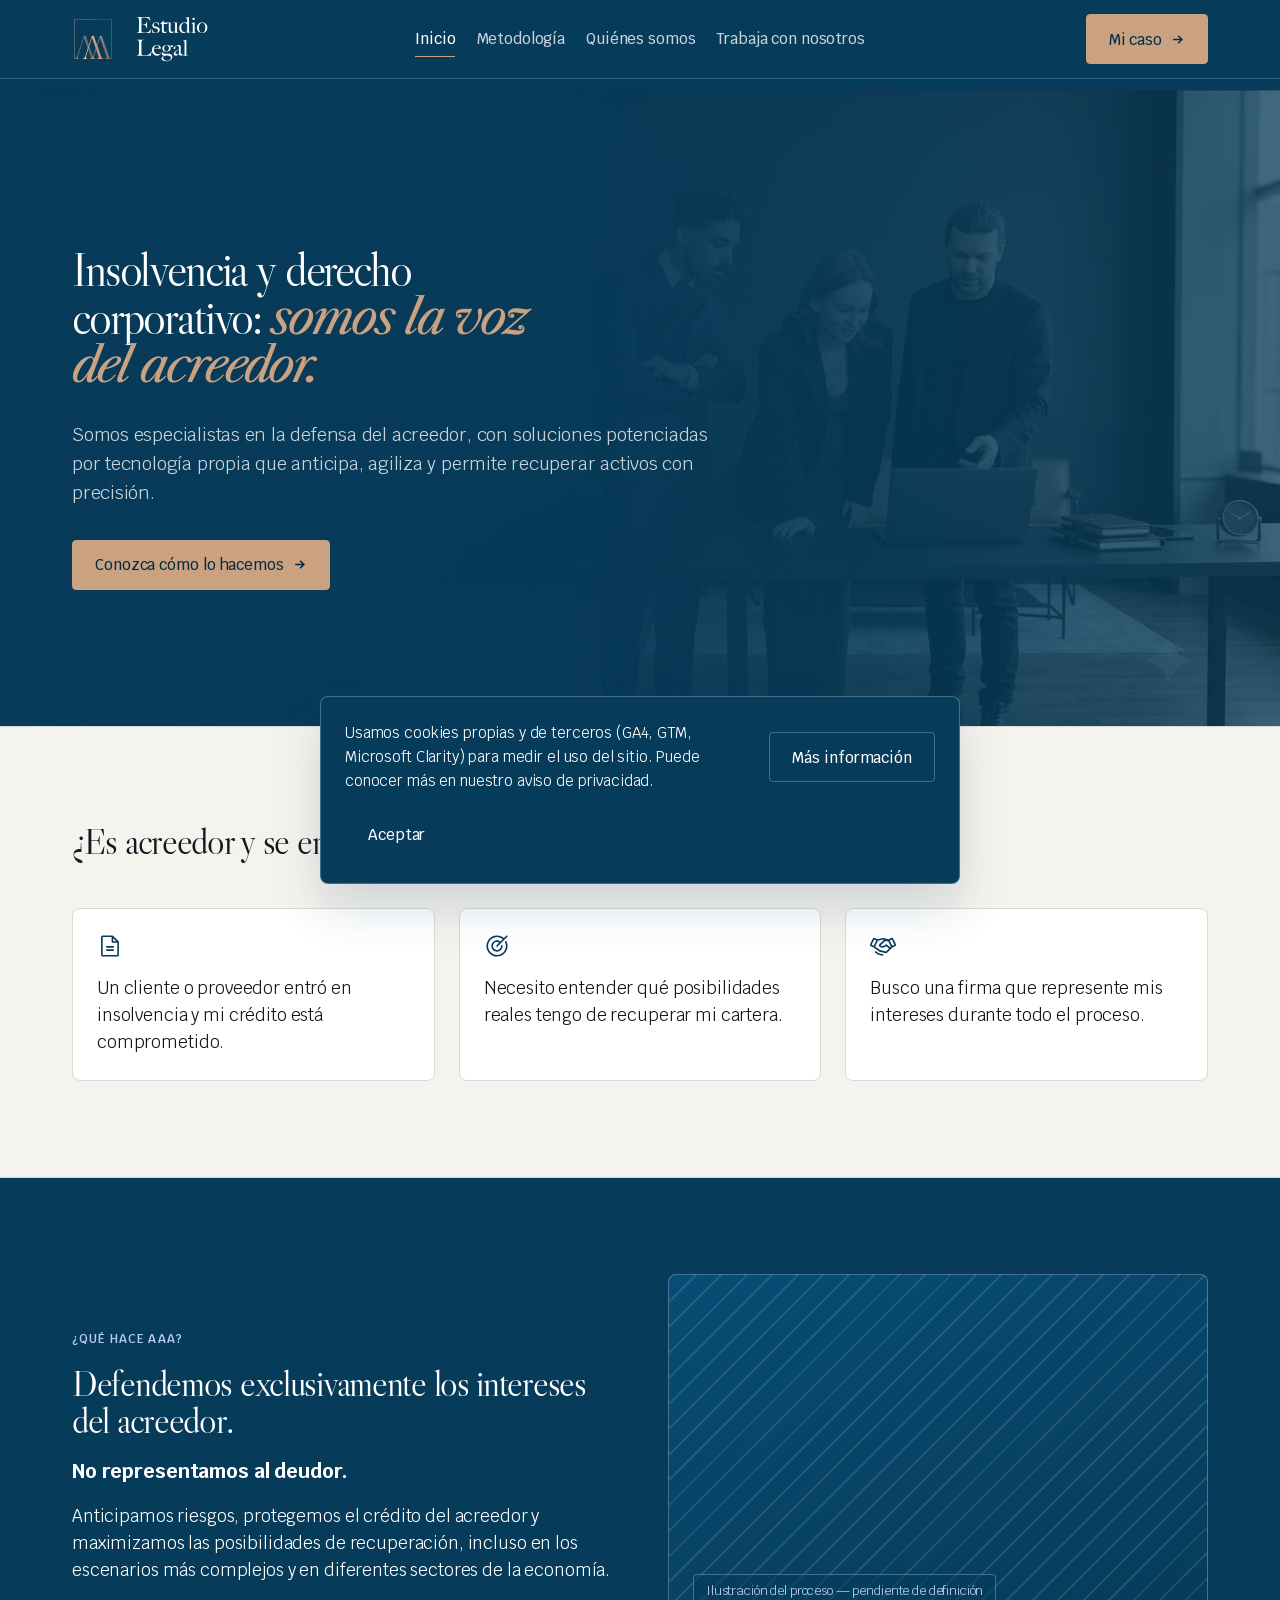
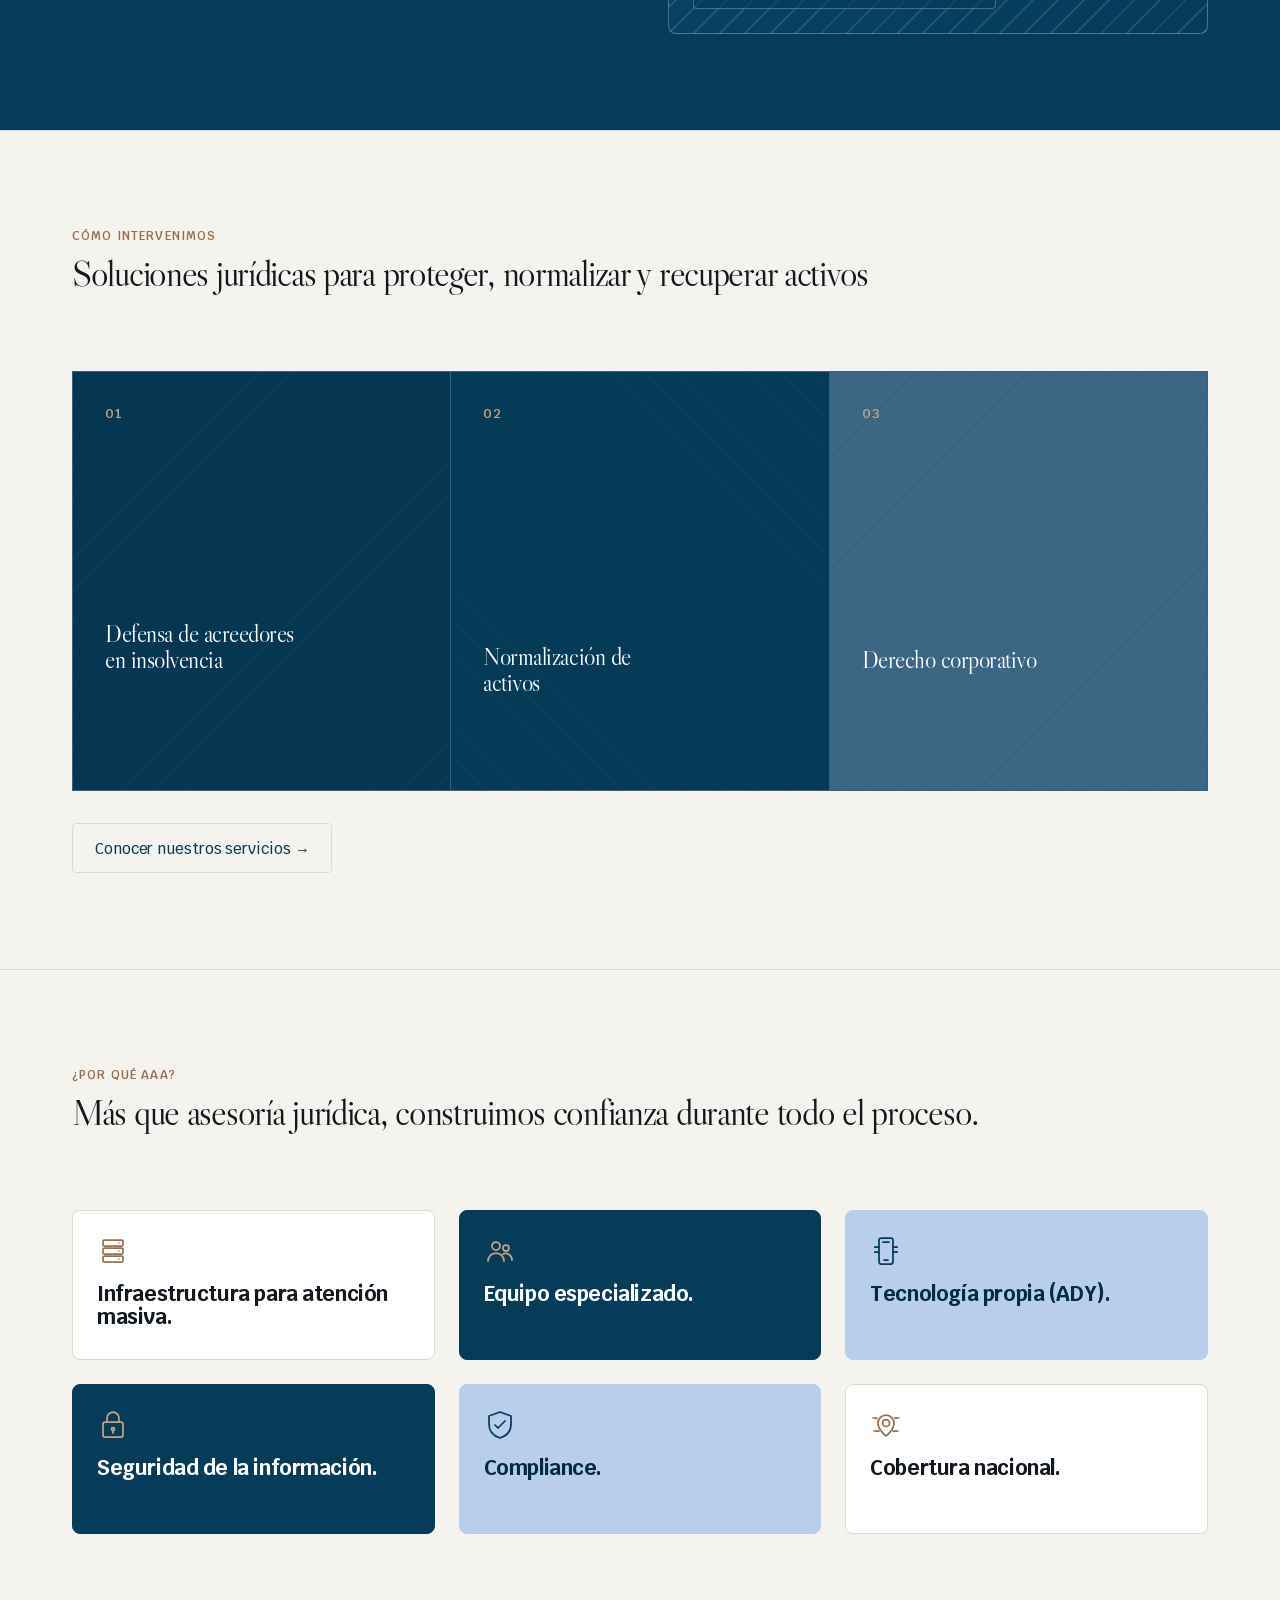
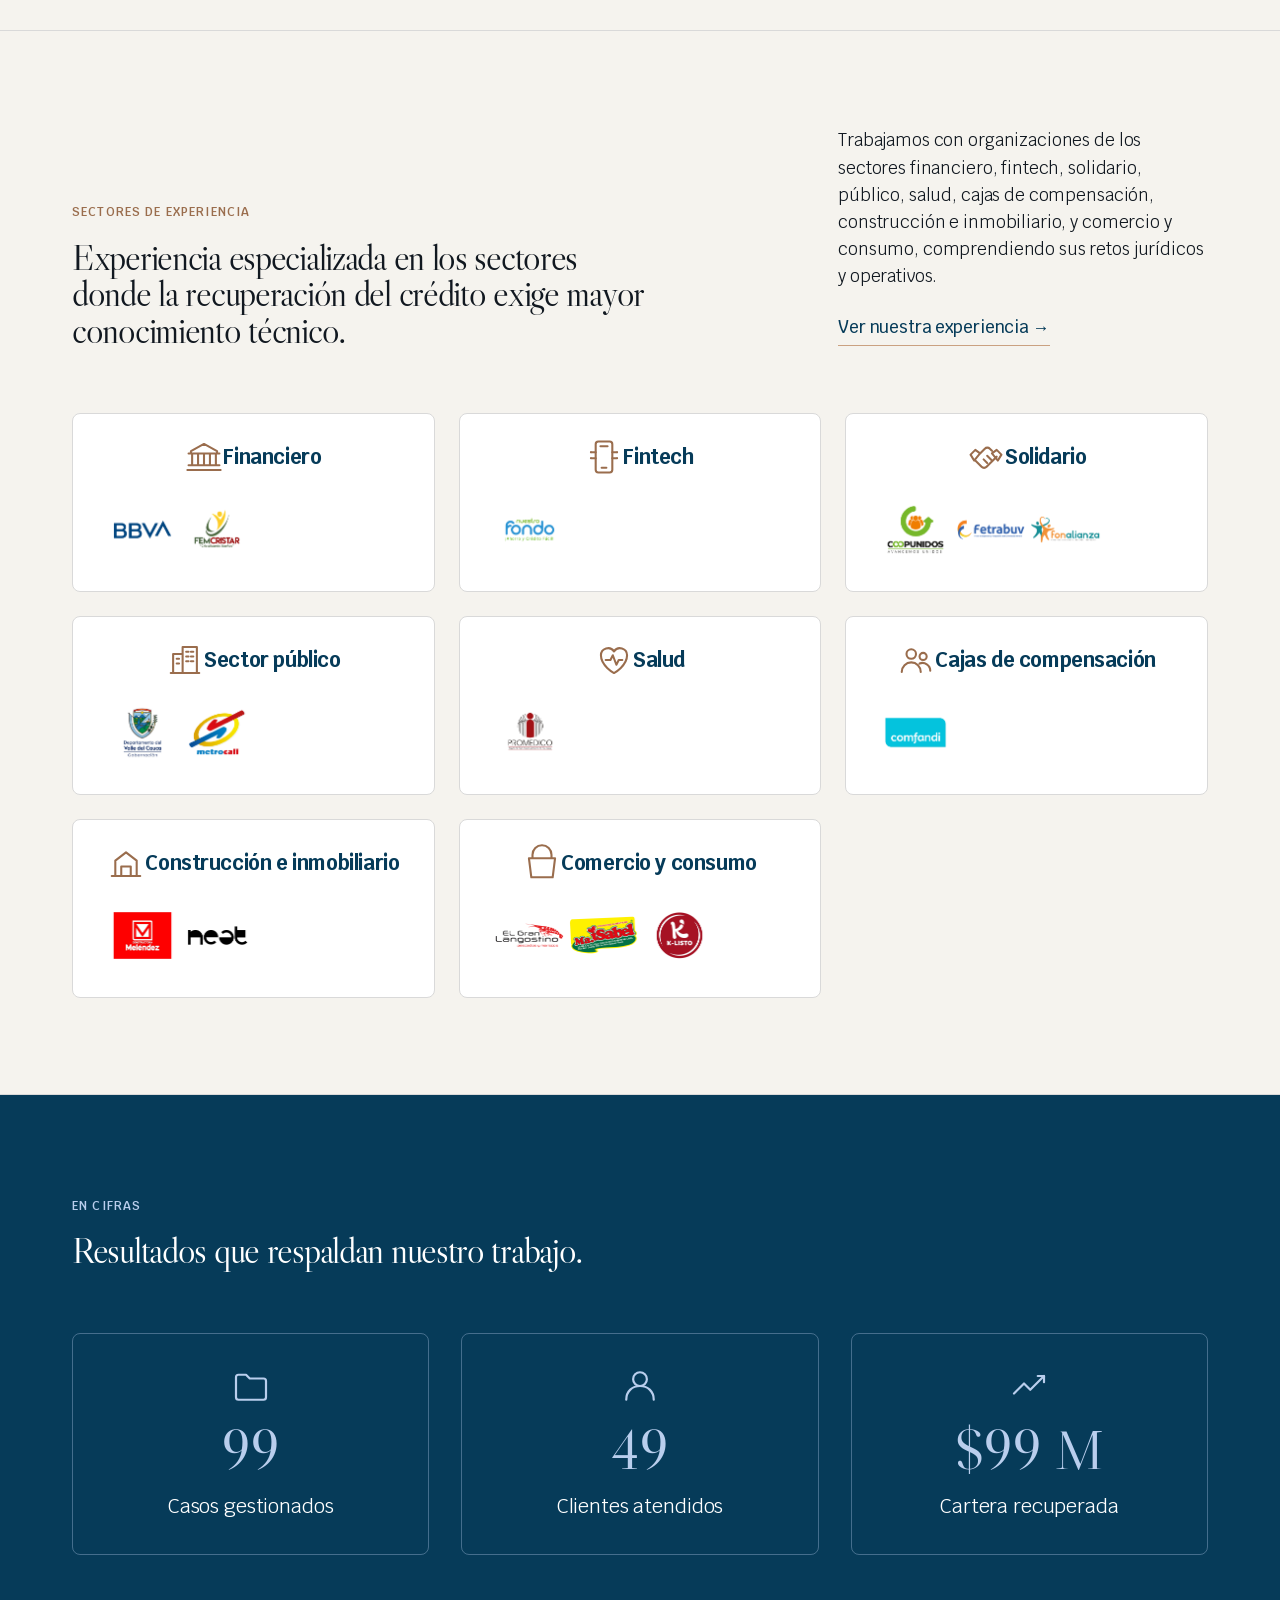
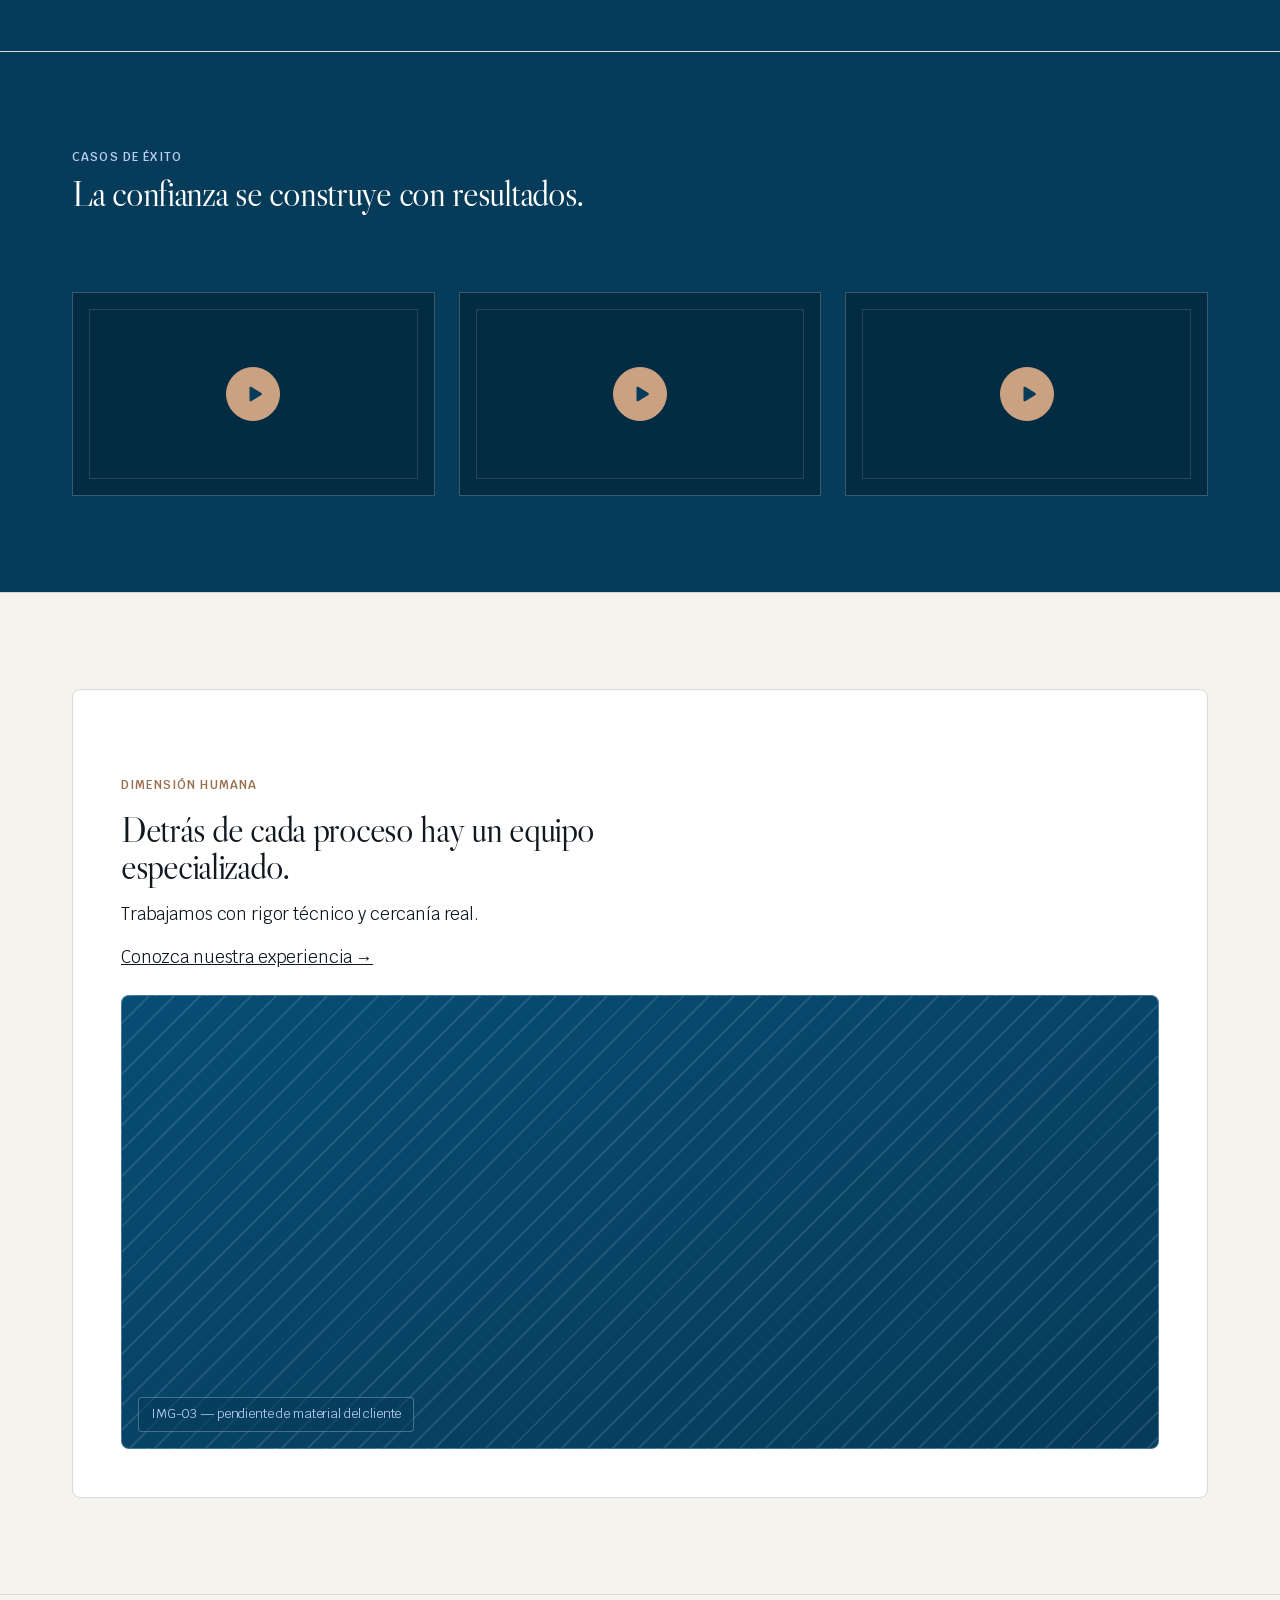
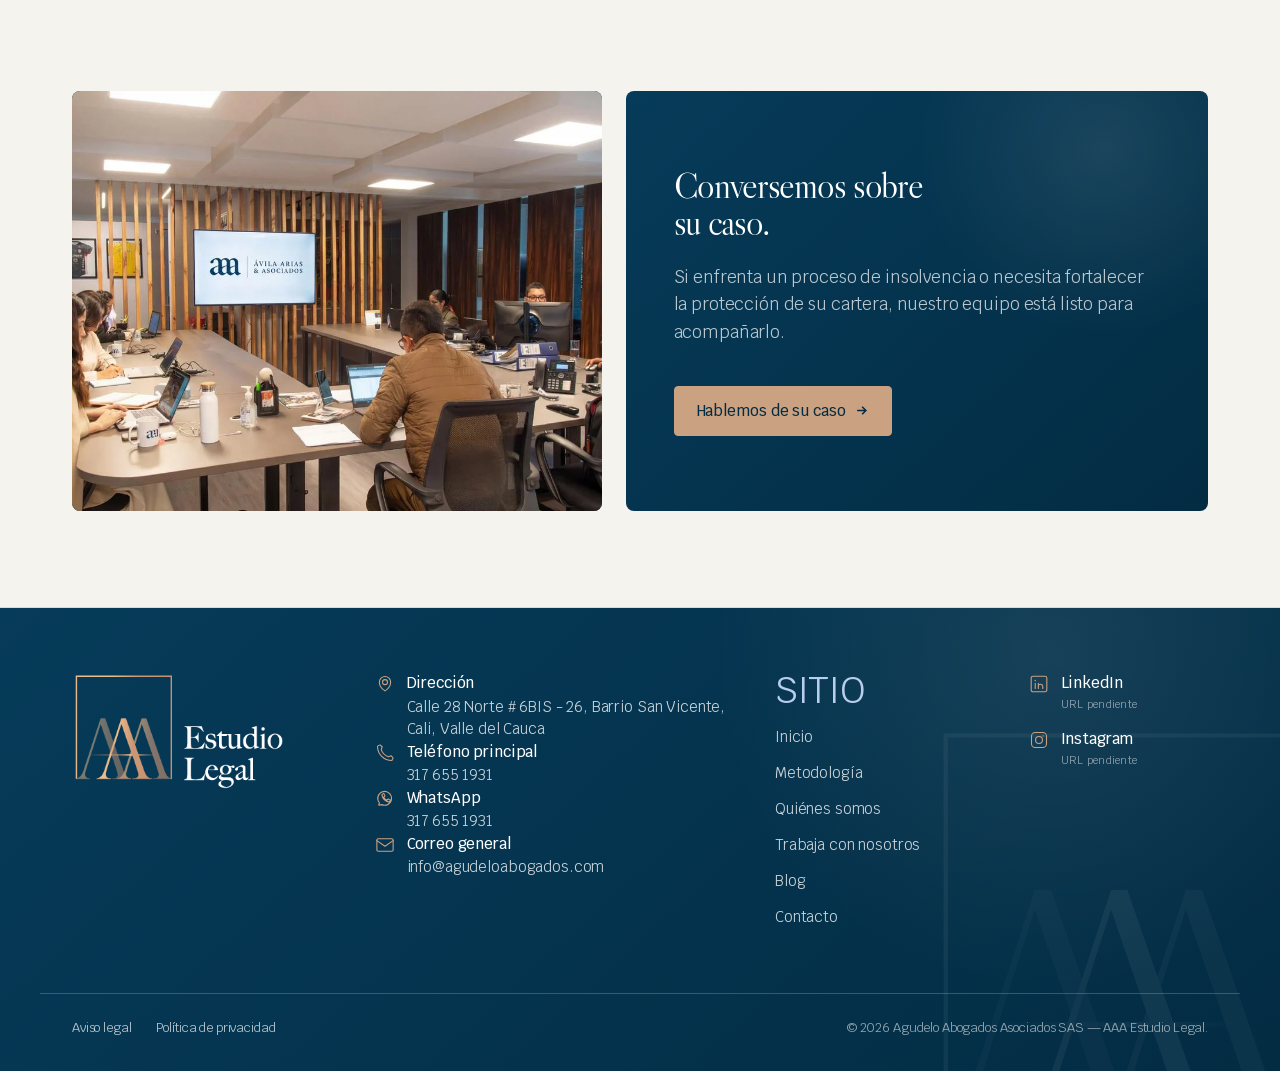
==== prototype/index.html @ b0fe21cf "D67: footer con columna "Sitio", replicado en las 7 paginas reales A pedido del Owner: se rescata la" ====
<!DOCTYPE html>
<html lang="es">
<head>
<meta charset="UTF-8">
<meta name="viewport" content="width=device-width, initial-scale=1">
<title>AAA Estudio Legal — Insolvencia y derecho corporativo, desde el ángulo del acreedor</title>
<meta name="description" content="Representamos exclusivamente a acreedores en procesos de insolvencia y asuntos corporativos, con conocimiento jurídico y tecnología propia para proteger y recuperar activos.">
<link rel="preconnect" href="https://fonts.googleapis.com">
<link rel="preconnect" href="https://fonts.gstatic.com" crossorigin>
<link href="https://fonts.googleapis.com/css2?family=Krub:wght@400;500;600;700&family=Libre+Caslon+Display&family=Libre+Caslon+Text:ital@1&display=swap" rel="stylesheet">
<link rel="stylesheet" href="css/tokens.css">
<link rel="stylesheet" href="css/base.css">
<link rel="stylesheet" href="css/components.css">
</head>
<body class="home-page">

<a class="skip-link" href="#contenido">Saltar al contenido</a>

<!--
  Mapeo a bloques nativos de Gutenberg (futuro header.html del block theme):
  .site-header__inner  → wp:group (variación "píldora de navegación", estilo registrado en theme.json)
  .brand                → wp:site-title (o wp:site-logo si el cliente aporta isotipo)
  .nav / .nav__panel    → wp:navigation (el propio bloque ya resuelve colapso mobile — ver riesgo en README § 7)
  .site-header__actions → wp:buttons > wp:button (el CTA); "ES · EN" quedaría fuera de core,
                          vía el propio selector de idioma de Polylang, no un bloque nativo.
  El CSS de este componente solo estiliza estos contenedores externos — el marcado interno
  real que genera cada bloque de WordPress no se toca ni se depende de su estructura exacta.
-->
<header class="site-header site-header--global">
  <div class="container site-header__inner wp-block-group">
    <a class="brand wp-block-site-title" href="index.html" aria-label="AAA Estudio Legal — Inicio">
      <span class="brand__mark" aria-hidden="true">
        <img class="brand__isotype" src="assets/img/isotipo-AAA-legal.svg" width="200" height="200" alt="">
      </span>
      <span class="brand__wordmark" aria-hidden="true">
        <img class="brand__wordmark-light" src="assets/img/letras-blanco-logo-AAA-legal.svg" width="200" height="124" alt="">
        <img class="brand__wordmark-dark" src="assets/img/letras-logo-AAA-legal.svg" width="200" height="124" alt="">
      </span>
    </a>

    <details class="nav wp-block-navigation" open>
      <summary class="nav__toggle" aria-expanded="true">
        <svg class="nav__toggle-icon" viewBox="0 0 24 24" fill="none" stroke="currentColor" stroke-width="2" aria-hidden="true"><line x1="3" y1="6" x2="21" y2="6"/><line x1="3" y1="12" x2="21" y2="12"/><line x1="3" y1="18" x2="21" y2="18"/></svg>
        <span class="visually-hidden">Menú de navegación</span>
      </summary>
      <div class="nav__panel wp-block-navigation__container">
        <!-- D36 (2026-08-20): Servicios se etiqueta "Metodología" y Nuestro Equipo se
             etiqueta "Quiénes somos" (mismas páginas, solo cambia el texto del menú).
             "Trabaja con nosotros" apunta a la sección de postulación que ya existe
             dentro de Nuestro Equipo (ancla, no es página nueva). Nuestra Experiencia y
             Contacto se quitan de esta lista — Contacto sigue accesible vía el botón
             destacado del header. Blog queda fuera del menú por ahora (oculto, no
             eliminado: noticias-analisis.html y sus artículos siguen existiendo,
             accesibles por URL directa). -->
        <nav aria-label="Navegación principal">
          <ul>
            <li><a href="index.html" aria-current="page">Inicio</a></li>
            <li><a href="servicios.html">Metodología</a></li>
            <li><a href="nuestro-equipo.html">Quiénes somos</a></li>
            <li><a href="nuestro-equipo.html#postulacion-heading">Trabaja con nosotros</a></li>
          </ul>
        </nav>
      </div>
    </details>

    <div class="site-header__actions wp-block-buttons">
      <div class="wp-block-button">
        <a class="btn btn--primary btn--header wp-block-button__link" href="captacion-b2b.html">
          <span class="btn--header-label">Mi caso</span>
          <svg class="btn--icon" viewBox="0 0 24 24" fill="none" stroke="currentColor" stroke-width="2.5" aria-hidden="true"><path d="M5 12h14M13 6l6 6-6 6"/></svg>
        </a>
      </div>
    </div>
  </div>
</header>

<main id="contenido">

  <!-- 1. HERO — reconocimiento inmediato del problema -->
  <section class="hero-immersive section" data-surface="dark" aria-label="Presentación" style="padding-bottom: 0;">
    <div class="hero-shell">
      <div class="hero-shell__media">
        <img class="hero-shell__img" src="assets/img/banner-AAA-abogados.jpg" alt="Equipo de AAA Estudio Legal trabajando en sala de reuniones" data-img-id="IMG-01" fetchpriority="high">
        <div class="hero-shell__scrim" aria-hidden="true"></div>
      </div>
      <div class="hero-shell__content">
        <h1 class="hero__title">Insolvencia y derecho corporativo: <span class="text-gradient">somos la voz del acreedor.</span></h1>
        <p>Somos especialistas en la defensa del acreedor, con soluciones potenciadas por tecnología propia que anticipa, agiliza y permite recuperar activos con precisión.</p>
        <div class="hero__actions">
          <!-- D43 (2026-08-20): se quita el botón secundario "Conozca cómo lo hacemos"
               (queda un solo CTA en el hero) y este botón pasa de navegar a
               captacion-b2b.html a hacer scroll directo a "Cómo intervenimos"
               (#servicios-home-heading) — a pedido del Owner.
               D44 (2026-08-20): el texto de este botón pasa de "Hablemos de su caso"
               a "Conozca cómo lo hacemos" (reutiliza el texto del botón retirado en
               D43) — a pedido del Owner. -->
          <a class="btn btn--primary" href="#servicios-home-heading">
            Conozca cómo lo hacemos
            <svg class="btn--icon" viewBox="0 0 24 24" fill="none" stroke="currentColor" stroke-width="2.5" aria-hidden="true"><path d="M5 12h14M13 6l6 6-6 6"/></svg>
          </a>
        </div>
      </div>
    </div>
  </section>

  <!-- 2. SITUACIONES — el usuario reconoce su problema -->
  <section class="section" data-surface="atmosphere" aria-labelledby="situaciones-heading">
    <div class="atmosphere" aria-hidden="true"><div class="atmosphere__halo" aria-hidden="true"></div></div>
    <div class="container">
      <div class="section-head section-head--split section-head--stacked reveal">
        <h2 id="situaciones-heading">¿Es acreedor y se enfrenta a alguno de estos riesgos?</h2>
      </div>
      <div class="grid-2 grid-2--stretch situations-grid mobile-card-carousel" role="list" tabindex="0" aria-label="Situaciones frecuentes de nuestros clientes">
        <article class="surface-solid reveal" style="padding: var(--space-8); --stagger-index:0" role="listitem">
          <svg class="situation-icon" viewBox="0 0 256 256" aria-hidden="true"><path d="M213.66,82.34l-56-56A8,8,0,0,0,152,24H56A16,16,0,0,0,40,40V216a16,16,0,0,0,16,16H200a16,16,0,0,0,16-16V88A8,8,0,0,0,213.66,82.34ZM160,51.31,188.69,80H160ZM200,216H56V40h88V88a8,8,0,0,0,8,8h48V216Zm-32-80a8,8,0,0,1-8,8H96a8,8,0,0,1,0-16h64A8,8,0,0,1,168,136Zm0,32a8,8,0,0,1-8,8H96a8,8,0,0,1,0-16h64A8,8,0,0,1,168,168Z"/></svg>
          <p>Un cliente o proveedor entró en insolvencia y mi crédito está comprometido.</p>
        </article>
        <article class="surface-solid reveal" style="padding: var(--space-8); --stagger-index:1" role="listitem">
          <svg class="situation-icon" viewBox="0 0 256 256" aria-hidden="true"><path d="M221.87,83.16A104.1,104.1,0,1,1,195.67,49l22.67-22.68a8,8,0,0,1,11.32,11.32l-96,96a8,8,0,0,1-11.32-11.32l27.72-27.72a40,40,0,1,0,17.87,31.09,8,8,0,1,1,16-.9,56,56,0,1,1-22.38-41.65L184.3,60.39a87.88,87.88,0,1,0,23.13,29.67,8,8,0,0,1,14.44-6.9Z"/></svg>
          <p>Necesito entender qué posibilidades reales tengo de recuperar mi cartera.</p>
        </article>
        <article class="surface-solid reveal" style="padding: var(--space-8); --stagger-index:2" role="listitem">
          <svg class="situation-icon" viewBox="0 0 256 256" aria-hidden="true"><path d="M254.3,107.91,228.78,56.85a16,16,0,0,0-21.47-7.15L182.44,62.13,130.05,48.27a8.14,8.14,0,0,0-4.1,0L73.56,62.13,48.69,49.7a16,16,0,0,0-21.47,7.15L1.7,107.9a16,16,0,0,0,7.15,21.47l27,13.51,55.49,39.63a8.06,8.06,0,0,0,2.71,1.25l64,16a8,8,0,0,0,7.6-2.1l55.07-55.08,26.42-13.21a16,16,0,0,0,7.15-21.46Zm-54.89,33.37L165,113.72a8,8,0,0,0-10.68.61C136.51,132.27,116.66,130,104,122L147.24,80h31.81l27.21,54.41ZM41.53,64,62,74.22,36.43,125.27,16,115.06Zm116,119.13L99.42,168.61l-49.2-35.14,28-56L128,64.28l9.8,2.59-45,43.68-.08.09a16,16,0,0,0,2.72,24.81c20.56,13.13,45.37,11,64.91-5L188,152.66Zm62-57.87-25.52-51L214.47,64,240,115.06Zm-87.75,92.67a8,8,0,0,1-7.75,6.06,8.13,8.13,0,0,1-1.95-.24L80.41,213.33a7.89,7.89,0,0,1-2.71-1.25L51.35,193.26a8,8,0,0,1,9.3-13l25.11,17.94L126,208.24A8,8,0,0,1,131.82,217.94Z"/></svg>
          <p>Busco una firma que represente mis intereses durante todo el proceso.</p>
        </article>
      </div>
    </div>
  </section>

  <!-- 3. QUÉ HACE AAA — definición inequívoca del posicionamiento -->
  <section class="section" data-surface="dark" aria-labelledby="que-hacemos-heading">
    <div class="container grid-2 what-we-do-grid">
      <div class="reveal">
        <p class="eyebrow">¿Qué hace AAA?</p>
        <h2 id="que-hacemos-heading">Defendemos exclusivamente los intereses del acreedor.</h2>
        <p style="font-size: var(--text-md);"><strong>No representamos al deudor.</strong></p>
        <p>Anticipamos riesgos, protegemos el crédito del acreedor y maximizamos las posibilidades de recuperación, incluso en los escenarios más complejos y en diferentes sectores de la economía.</p>
      </div>
      <div class="media-placeholder what-we-do-visual reveal" role="img" aria-label="Espacio reservado para una ilustración del proceso de intervención de AAA">
        <span class="media-placeholder__label">Ilustración del proceso — pendiente de definición</span>
      </div>
    </div>
  </section>

  <!-- 4. CÓMO INTERVENIMOS — los tres macroservicios aprobados por D24 -->
  <section class="section" data-surface="light" aria-labelledby="servicios-home-heading">
    <div class="container">
      <div class="section-head section-head--split section-head--stacked reveal">
        <p class="eyebrow">Cómo intervenimos</p>
        <h2 id="servicios-home-heading">Soluciones jurídicas para proteger, normalizar y recuperar activos</h2>
      </div>
      <div class="focus-mosaic" aria-labelledby="servicios-home-heading">
        <article class="surface-visual reveal" style="--stagger-index:0" data-img-id="IMG-08">
          <div class="media-placeholder" role="img" aria-label="Espacio reservado para fotografía o recurso visual de Defensa de acreedores en insolvencia (IMG-08) — ver IMAGE-BRIEF.md"></div>
          <div class="surface-visual__caption">
            <span class="focus-card__index">01</span>
            <h3>Defensa de acreedores en insolvencia</h3>
            <p>Protegemos los derechos del acreedor durante procesos de insolvencia empresarial y de persona natural.</p>
          </div>
        </article>
        <article class="surface-visual reveal" style="--stagger-index:1" data-img-id="IMG-02">
          <div class="media-placeholder" role="img" aria-label="Espacio reservado para fotografía o recurso visual de Normalización de activos (IMG-02) — ver IMAGE-BRIEF.md"></div>
          <div class="surface-visual__caption">
            <span class="focus-card__index">02</span>
            <h3>Normalización de activos</h3>
            <p>Diseñamos estrategias jurídicas para proteger y recuperar activos.</p>
          </div>
        </article>
        <article class="surface-visual reveal" style="--stagger-index:2" data-img-id="IMG-10">
          <div class="media-placeholder" role="img" aria-label="Espacio reservado para fotografía o recurso visual de Derecho corporativo (IMG-10) — ver IMAGE-BRIEF.md"></div>
          <div class="surface-visual__caption">
            <span class="focus-card__index">03</span>
            <h3>Derecho corporativo</h3>
            <p>Acompañamos decisiones jurídicas que fortalecen la continuidad y estabilidad empresarial.</p>
          </div>
        </article>
      </div>
      <p class="reveal" style="margin-top: var(--space-8);"><a class="btn btn--ghost" href="servicios.html">Conocer nuestros servicios →</a></p>
    </div>
  </section>

  <!-- 5. POR QUÉ AAA — razones concretas para confiar -->
  <section class="section" data-surface="atmosphere" aria-labelledby="confianza-heading">
    <div class="atmosphere" aria-hidden="true"><div class="atmosphere__halo" aria-hidden="true"></div></div>
    <div class="container">
      <div class="section-head section-head--split section-head--stacked reveal">
        <p class="eyebrow">¿Por qué AAA?</p>
        <h2 id="confianza-heading">Más que asesoría jurídica, construimos confianza durante todo el proceso.</h2>
      </div>
      <!-- D51 (2026-08-20): reorden completo a pedido del Owner (izq→der: Infraestructura,
           Equipo, Tecnología, Seguridad, Compliance, Cobertura) — de 5 a 6 tarjetas.
           Se retira "Representación exclusiva del acreedor" (no estaba en la lista nueva)
           y su ícono (escudo + check) se reutiliza para la nueva tarjeta "Compliance" —
           el concepto de verificación/certificación encaja igual de bien ahí, y evita
           crear un ícono nuevo cuando uno existente ya sirve. La única tarjeta con ícono
           nuevo es "Infraestructura para atención masiva" (texto acordado con el Owner,
           ver PROJECT.md D51) — ícono de rack/servidores, ya que no había ninguno
           existente que representara infraestructura+capacidad de atención. -->
      <div class="focus-grid mobile-card-carousel" role="list" tabindex="0" aria-label="Razones para confiar en AAA Estudio Legal">
        <div class="surface-solid reveal" style="padding: var(--space-6); --stagger-index:0" role="listitem"><svg class="focus-card__icon" viewBox="0 0 256 256" fill="none" stroke="currentColor" stroke-width="14" stroke-linecap="round" stroke-linejoin="round" aria-hidden="true"><rect x="48" y="40" width="160" height="48" rx="10"/><rect x="48" y="104" width="160" height="48" rx="10"/><rect x="48" y="168" width="160" height="48" rx="10"/><circle cx="176" cy="64" r="6" fill="currentColor" stroke="none"/><circle cx="176" cy="128" r="6" fill="currentColor" stroke="none"/><circle cx="176" cy="192" r="6" fill="currentColor" stroke="none"/></svg><h3>Infraestructura para atención masiva.</h3></div>
        <div class="surface-solid reveal" style="padding: var(--space-6); --stagger-index:1" role="listitem"><svg class="focus-card__icon" viewBox="0 0 256 256" fill="none" stroke="currentColor" stroke-width="14" stroke-linecap="round" stroke-linejoin="round" aria-hidden="true"><circle cx="96" cy="88" r="32"/><circle cx="176" cy="104" r="24"/><path d="M32 208a64 64 0 0 1 128 0M152 152a52 52 0 0 1 72 48"/></svg><h3>Equipo especializado.</h3></div>
        <div class="surface-solid reveal" style="padding: var(--space-6); --stagger-index:2" role="listitem"><svg class="focus-card__icon" viewBox="0 0 256 256" fill="none" stroke="currentColor" stroke-width="14" stroke-linecap="round" stroke-linejoin="round" aria-hidden="true"><rect x="72" y="24" width="112" height="208" rx="18"/><path d="M104 56h48M112 200h32M40 96h32M184 96h32M40 136h32M184 136h32"/><circle cx="40" cy="96" r="6" fill="currentColor" stroke="none"/><circle cx="216" cy="96" r="6" fill="currentColor" stroke="none"/><circle cx="40" cy="136" r="6" fill="currentColor" stroke="none"/><circle cx="216" cy="136" r="6" fill="currentColor" stroke="none"/></svg><h3>Tecnología propia (ADY).</h3></div>
        <div class="surface-solid reveal" style="padding: var(--space-6); --stagger-index:3" role="listitem"><svg class="focus-card__icon" viewBox="0 0 256 256" fill="none" stroke="currentColor" stroke-width="14" stroke-linecap="round" stroke-linejoin="round" aria-hidden="true"><rect x="48" y="104" width="160" height="120" rx="16"/><path d="M80 104V72a48 48 0 0 1 96 0v32"/><circle cx="128" cy="160" r="12"/><path d="M128 172v20"/></svg><h3>Seguridad de la información.</h3></div>
        <div class="surface-solid reveal" style="padding: var(--space-6); --stagger-index:4" role="listitem"><svg class="focus-card__icon" viewBox="0 0 256 256" fill="none" stroke="currentColor" stroke-width="14" stroke-linecap="round" stroke-linejoin="round" aria-hidden="true"><path d="M128 24 40 56v64c0 61 37 96 88 112 51-16 88-51 88-112V56Z"/><path d="m88 128 24 24 56-56"/></svg><h3>Compliance.</h3></div>
        <div class="surface-solid reveal" style="padding: var(--space-6); --stagger-index:5" role="listitem"><svg class="focus-card__icon" viewBox="0 0 256 256" fill="none" stroke="currentColor" stroke-width="14" stroke-linecap="round" stroke-linejoin="round" aria-hidden="true"><circle cx="128" cy="112" r="28"/><path d="M192 112c0 56-64 104-64 104S64 168 64 112a64 64 0 0 1 128 0Z"/><path d="M32 72h24M200 72h24M40 176h32M184 176h32"/><circle cx="24" cy="72" r="6" fill="currentColor" stroke="none"/><circle cx="232" cy="72" r="6" fill="currentColor" stroke="none"/><circle cx="32" cy="176" r="6" fill="currentColor" stroke="none"/><circle cx="224" cy="176" r="6" fill="currentColor" stroke="none"/></svg><h3>Cobertura nacional.</h3></div>
      </div>
    </div>
  </section>

  <!-- 6. SECTORES — experiencia multisectorial, sin lectura geográfica. Reubicada
       antes de Casos de éxito (D35, 2026-08-20, pedido del Owner). -->
  <section class="section sector-experience" data-surface="light" aria-labelledby="sectores-heading">
    <div class="container sector-experience__header reveal">
      <div>
        <p class="eyebrow">Sectores de experiencia</p>
        <h2 id="sectores-heading">Experiencia especializada en los sectores donde la recuperación del crédito exige mayor conocimiento técnico.</h2>
      </div>
      <div class="sector-experience__intro">
        <p>Trabajamos con organizaciones de los sectores financiero, fintech, solidario, público, salud, cajas de compensación, construcción e inmobiliario, y comercio y consumo, comprendiendo sus retos jurídicos y operativos.</p>
        <a class="sector-experience__cta" href="proximamente.html">Ver nuestra experiencia →</a>
      </div>
    </div>

    <!-- D38 (2026-08-20): rediseño a pedido del Owner — cada sector muestra, en la
         misma caja, el ícono/nombre y los logos de los clientes de ese sector (antes
         eran dos filas de "marquee" con solo ícono+nombre, sin logos). Grilla estática
         de 6 tarjetas (mismo patrón responsive que `.focus-grid`: 3 columnas → 2 → 1),
         reemplaza el desplazamiento continuo — con contenido más denso por tarjeta
         (ícono+nombre+logos), un marquee en movimiento habría sido más difícil de leer.
         D39 (2026-08-20): envuelta en `.container` (antes era hijo directo de
         `<section>`, por eso se extendía hasta el borde total de la página en vez de
         respetar el margen — bug reportado por el Owner). También se agrega
         `mobile-card-carousel` para que en móvil use el mismo slide horizontal que
         Situaciones y Casos de éxito, en vez de apilarse en una sola columna.
         D58 (2026-08-21): reemplaza los placeholders de D56 ("Logo 01"/"Logo 02" +
         marca abstracta) por los logos reales de clientes actuales de AAA, ahora que
         el Owner los aportó. Mapeo sector↔cliente confirmado por el Owner para BBVA,
         Comfandi, Coopunidos, Fetrabuv, Fonalianza, Promédico, Gobernación del Valle
         del Cauca y MetroCali; para Femcristar (fondo de empleados → Solidario),
         Nuestro Fondo, Neat, K-Listo, Ma. Isabel, El Gran Langostino y Constructora
         Meléndez el Owner delegó la ubicación final a nuestro criterio, forzándolos
         inicialmente dentro de los 6 sectores existentes.
         D62 (2026-08-21): el Owner vio el resultado de D58 en vivo y señaló que esa
         distribución forzada no quedó bien — 5 de esos logos (Constructora Meléndez,
         Neat, El Gran Langostino, Ma. Isabel, K-Listo) no son bancos/fintech/fondos de
         empleados/entidades públicas/salud/cajas de compensación, y se notaba. Se
         confirmó con AskUserQuestion cómo agruparlos: el Owner eligió crear 2 sectores
         nuevos por afinidad temática en vez de seguir forzándolos en los 6 existentes
         o juntarlos todos en un solo bloque genérico — "Construcción e inmobiliario"
         (Constructora Meléndez, Neat) y "Comercio y consumo" (El Gran Langostino, Ma.
         Isabel, K-Listo). Nuestro Fondo se queda en Fintech (ahorro y crédito sí encaja
         ahí). El sitio pasa de 6 a 8 sectores; el párrafo de intro de esta sección se
         actualiza para nombrar los 8.
         D63 (2026-08-21): Femcristar pasa de Solidario a Financiero — pedido directo
         del Owner, sin pregunta previa (a diferencia de D58/D62, aquí no delegó el
         criterio, dio la instrucción exacta). Solidario queda con 3 logos
         (Coopunidos, Fetrabuv, Fonalianza); Financiero pasa a 2 (BBVA, Femcristar). -->
    <div class="container">
    <div class="sector-grid mobile-card-carousel reveal" role="list" tabindex="0" aria-label="Sectores de experiencia de AAA Estudio Legal">
      <article class="sector-card" role="listitem">
        <div class="sector-card__header">
          <svg class="sector-card__icon" viewBox="0 0 256 256" fill="none" stroke="currentColor" stroke-width="14" stroke-linecap="round" stroke-linejoin="round" aria-hidden="true"><path d="M24 104h208M40 104V88l88-48 88 48v16M48 104v80M88 104v80M128 104v80M168 104v80M208 104v80M24 184h208M16 216h224"/></svg>
          <span class="sector-card__name">Financiero</span>
        </div>
        <div class="sector-card__logos" aria-label="Logos de clientes de AAA Estudio Legal del sector Financiero">
          <span class="sector-card__logo"><img src="assets/img/logo-bbva.png" alt="Logo de BBVA" loading="lazy"></span>
          <span class="sector-card__logo"><img src="assets/img/logo-femcristar.png" alt="Logo de Femcristar" loading="lazy"></span>
        </div>
      </article>
      <article class="sector-card" role="listitem">
        <div class="sector-card__header">
          <svg class="sector-card__icon" viewBox="0 0 256 256" fill="none" stroke="currentColor" stroke-width="14" stroke-linecap="round" stroke-linejoin="round" aria-hidden="true"><rect x="72" y="24" width="112" height="208" rx="18"/><path d="M104 56h48M112 200h32M40 96h32M184 96h32M40 136h32M184 136h32"/><circle cx="40" cy="96" r="6" fill="currentColor" stroke="none"/><circle cx="216" cy="96" r="6" fill="currentColor" stroke="none"/><circle cx="40" cy="136" r="6" fill="currentColor" stroke="none"/><circle cx="216" cy="136" r="6" fill="currentColor" stroke="none"/></svg>
          <span class="sector-card__name">Fintech</span>
        </div>
        <div class="sector-card__logos" aria-label="Logos de clientes de AAA Estudio Legal del sector Fintech">
          <span class="sector-card__logo"><img src="assets/img/logo-nuestro-fondo.png" alt="Logo de Nuestro Fondo" loading="lazy"></span>
        </div>
      </article>
      <article class="sector-card" role="listitem">
        <div class="sector-card__header">
          <svg class="sector-card__icon" viewBox="0 0 256 256" fill="none" stroke="currentColor" stroke-width="14" stroke-linecap="round" stroke-linejoin="round" aria-hidden="true"><path d="m88 104 32-32a24 24 0 0 1 34 0l14 14M56 152l42 42a24 24 0 0 0 34 0l68-68M24 112l32-32 32 24-40 48ZM232 112l-32-32-32 24 40 48Z"/><path d="m112 144 24 24M136 120l32 32"/></svg>
          <span class="sector-card__name">Solidario</span>
        </div>
        <div class="sector-card__logos" aria-label="Logos de clientes de AAA Estudio Legal del sector Solidario">
          <span class="sector-card__logo"><img src="assets/img/logo-coopunidos.png" alt="Logo de Coopunidos" loading="lazy"></span>
          <span class="sector-card__logo"><img src="assets/img/logo-fetrabuv.png" alt="Logo de Fetrabuv" loading="lazy"></span>
          <span class="sector-card__logo"><img src="assets/img/logo-fonalianza.png" alt="Logo de Fonalianza" loading="lazy"></span>
        </div>
      </article>
      <article class="sector-card" role="listitem">
        <div class="sector-card__header">
          <svg class="sector-card__icon" viewBox="0 0 256 256" fill="none" stroke="currentColor" stroke-width="14" stroke-linecap="round" stroke-linejoin="round" aria-hidden="true"><path d="M32 216h192M48 216V88h64v128M112 216V40h96v176M72 120h16M72 152h16M136 72h16M168 72h16M136 104h16M168 104h16M136 136h16M168 136h16"/></svg>
          <span class="sector-card__name">Sector público</span>
        </div>
        <div class="sector-card__logos" aria-label="Logos de clientes de AAA Estudio Legal del Sector público">
          <span class="sector-card__logo"><img src="assets/img/logo-gobernacion-valle-del-cauca.png" alt="Logo de la Gobernación del Valle del Cauca" loading="lazy"></span>
          <span class="sector-card__logo"><img src="assets/img/logo-metrocali.png" alt="Logo de MetroCali" loading="lazy"></span>
        </div>
      </article>
      <article class="sector-card" role="listitem">
        <div class="sector-card__header">
          <svg class="sector-card__icon" viewBox="0 0 256 256" fill="none" stroke="currentColor" stroke-width="14" stroke-linecap="round" stroke-linejoin="round" aria-hidden="true"><path d="M128 216S40 168 40 96a48 48 0 0 1 88-26 48 48 0 0 1 88 26c0 72-88 120-88 120Z"/><path d="M72 128h32l16-32 24 64 16-32h24"/></svg>
          <span class="sector-card__name">Salud</span>
        </div>
        <div class="sector-card__logos" aria-label="Logos de clientes de AAA Estudio Legal del sector Salud">
          <span class="sector-card__logo"><img src="assets/img/logo-promedico.png" alt="Logo de Promédico" loading="lazy"></span>
        </div>
      </article>
      <article class="sector-card" role="listitem">
        <div class="sector-card__header">
          <svg class="sector-card__icon" viewBox="0 0 256 256" fill="none" stroke="currentColor" stroke-width="14" stroke-linecap="round" stroke-linejoin="round" aria-hidden="true"><circle cx="96" cy="88" r="32"/><circle cx="176" cy="104" r="24"/><path d="M32 208a64 64 0 0 1 128 0M152 152a52 52 0 0 1 72 48"/></svg>
          <span class="sector-card__name">Cajas de compensación</span>
        </div>
        <div class="sector-card__logos" aria-label="Logos de clientes de AAA Estudio Legal de Cajas de compensación">
          <span class="sector-card__logo"><img src="assets/img/logo-comfandi.png" alt="Logo de Comfandi" loading="lazy"></span>
        </div>
      </article>
      <article class="sector-card" role="listitem">
        <div class="sector-card__header">
          <svg class="sector-card__icon" viewBox="0 0 256 256" fill="none" stroke="currentColor" stroke-width="14" stroke-linecap="round" stroke-linejoin="round" aria-hidden="true"><path d="M32 216h192M56 216V112L128 56l72 56v104M96 216v-64h64v64"/></svg>
          <span class="sector-card__name">Construcción e inmobiliario</span>
        </div>
        <div class="sector-card__logos" aria-label="Logos de clientes de AAA Estudio Legal del sector Construcción e inmobiliario">
          <span class="sector-card__logo"><img src="assets/img/logo-constructora-melendez.png" alt="Logo de Constructora Meléndez" loading="lazy"></span>
          <span class="sector-card__logo"><img src="assets/img/logo-neat.png" alt="Logo de Neat" loading="lazy"></span>
        </div>
      </article>
      <article class="sector-card" role="listitem">
        <div class="sector-card__header">
          <svg class="sector-card__icon" viewBox="0 0 256 256" fill="none" stroke="currentColor" stroke-width="14" stroke-linecap="round" stroke-linejoin="round" aria-hidden="true"><path d="M64 96V72a64 64 0 0 1 128 0v24M40 96h176l-16 128H56L40 96Z"/></svg>
          <span class="sector-card__name">Comercio y consumo</span>
        </div>
        <div class="sector-card__logos" aria-label="Logos de clientes de AAA Estudio Legal del sector Comercio y consumo">
          <span class="sector-card__logo"><img src="assets/img/logo-elgranlangostino.png" alt="Logo de El Gran Langostino" loading="lazy"></span>
          <span class="sector-card__logo"><img src="assets/img/logo-ma-isabel.png" alt="Logo de Ma. Isabel" loading="lazy"></span>
          <span class="sector-card__logo"><img src="assets/img/logo-k-listo.png" alt="Logo de K-Listo" loading="lazy"></span>
        </div>
      </article>
    </div>
    </div>
  </section>

  <!-- 6b. CIFRAS — contador animado (D41, 2026-08-20), a pedido del Owner, con la
       referencia visual del sitio "Meléndez" (solo el efecto de conteo ascendente —
       los números de esa referencia son de otra empresa y no se copian). AAA no tiene
       todavía cifras propias aprobadas para casos gestionados / clientes / cartera
       recuperada, así que los tres valores son placeholders. El mecanismo de conteo
       (`data-count-to`, ver js/main.js) ya queda listo: cuando el Owner entregue las
       cifras reales, basta reemplazar `data-count-to`/el texto para que la animación
       funcione igual sobre el dato real.
       D66 (2026-08-21): a pedido explícito del Owner (confirmado que entiende que los
       3 valores siguen siendo de ejemplo, sin dato real aprobado — ver Decisiones) se
       quita la leyenda visible "Cifra de ejemplo — pendiente de dato aprobado por el
       cliente" que estaba bajo cada número desde D41, y se agrega un ícono por
       tarjeta, encima del número, relacionado con lo que mide (casos/documentos,
       personas, cartera/crecimiento). -->
  <section class="section stats-counter" data-surface="dark" aria-labelledby="cifras-heading">
    <div class="container">
      <div class="section-head reveal">
        <p class="eyebrow">En cifras</p>
        <h2 id="cifras-heading">Resultados que respaldan nuestro trabajo.</h2>
      </div>
      <div class="stats-grid reveal" role="list" aria-label="Cifras de AAA Estudio Legal">
        <div class="stat-card" role="listitem">
          <svg class="stat-card__icon" viewBox="0 0 256 256" fill="none" stroke="currentColor" stroke-width="14" stroke-linecap="round" stroke-linejoin="round" aria-hidden="true"><path d="M32 96V72a16 16 0 0 1 16-16h48l24 24h88a16 16 0 0 1 16 16v104a16 16 0 0 1-16 16H48a16 16 0 0 1-16-16Z"/></svg>
          <p class="stat-card__number" data-count-to="100" aria-hidden="true">0</p>
          <p class="stat-card__label">Casos gestionados</p>
        </div>
        <div class="stat-card" role="listitem">
          <svg class="stat-card__icon" viewBox="0 0 256 256" fill="none" stroke="currentColor" stroke-width="14" stroke-linecap="round" stroke-linejoin="round" aria-hidden="true"><circle cx="128" cy="84" r="44"/><path d="M40 216c0-56 40-88 88-88s88 32 88 88"/></svg>
          <p class="stat-card__number" data-count-to="50" aria-hidden="true">0</p>
          <p class="stat-card__label">Clientes atendidos</p>
        </div>
        <div class="stat-card" role="listitem">
          <svg class="stat-card__icon" viewBox="0 0 256 256" fill="none" stroke="currentColor" stroke-width="14" stroke-linecap="round" stroke-linejoin="round" aria-hidden="true"><path d="M32 176l64-64 40 40 88-88"/><path d="M184 64h40v40"/></svg>
          <p class="stat-card__number" data-count-to="100" data-count-prefix="$" data-count-suffix=" M" aria-hidden="true">$0 M</p>
          <p class="stat-card__label">Cartera recuperada</p>
        </div>
      </div>
    </div>
  </section>

  <!-- 7. CASOS DE ÉXITO — estructura real, contenido pendiente del cliente. Reubicada
       después de Sectores (D35, 2026-08-20, pedido del Owner). -->
  <section class="section" data-surface="dark" aria-labelledby="casos-heading">
    <div class="container">
      <div class="section-head section-head--split section-head--stacked reveal">
        <p class="eyebrow">Casos de éxito</p>
        <h2 id="casos-heading">La confianza se construye con resultados.</h2>
      </div>
      <div class="case-video-grid mobile-card-carousel" role="list" tabindex="0" aria-label="Casos de éxito audiovisuales pendientes de contenido">
        <article class="case-video reveal" style="--stagger-index:0" role="listitem">
          <div class="case-video__frame">
            <button class="case-video__play" type="button" disabled aria-label="Caso 1: video pendiente de entrega por el cliente">
              <svg viewBox="0 0 256 256" aria-hidden="true"><path d="M240,128a15.74,15.74,0,0,1-7.9,13.66l-144,88A16,16,0,0,1,64,216V40A16,16,0,0,1,88.1,26.34l144,88A15.74,15.74,0,0,1,240,128Z"/></svg>
            </button>
          </div>
        </article>
        <article class="case-video reveal" style="--stagger-index:1" role="listitem">
          <div class="case-video__frame">
            <button class="case-video__play" type="button" disabled aria-label="Caso 2: video pendiente de entrega por el cliente">
              <svg viewBox="0 0 256 256" aria-hidden="true"><path d="M240,128a15.74,15.74,0,0,1-7.9,13.66l-144,88A16,16,0,0,1,64,216V40A16,16,0,0,1,88.1,26.34l144,88A15.74,15.74,0,0,1,240,128Z"/></svg>
            </button>
          </div>
        </article>
        <article class="case-video reveal" style="--stagger-index:2" role="listitem">
          <div class="case-video__frame">
            <button class="case-video__play" type="button" disabled aria-label="Caso 3: video pendiente de entrega por el cliente">
              <svg viewBox="0 0 256 256" aria-hidden="true"><path d="M240,128a15.74,15.74,0,0,1-7.9,13.66l-144,88A16,16,0,0,1,64,216V40A16,16,0,0,1,88.1,26.34l144,88A15.74,15.74,0,0,1,240,128Z"/></svg>
            </button>
          </div>
        </article>
      </div>
    </div>
  </section>

  <!-- 8. EQUIPO — una imagen potente, texto breve y CTA; sin perfiles inventados -->
  <section class="section" aria-labelledby="equipo-heading">
    <div class="container">
      <div class="people-card reveal">
        <div class="grid-2 people-intro">
          <div class="people-intro__copy">
            <p class="eyebrow">Dimensión humana</p>
            <h2 id="equipo-heading">Detrás de cada proceso hay un equipo especializado.</h2>
            <p>Trabajamos con rigor técnico y cercanía real.</p>
            <p><a href="nuestro-equipo.html">Conozca nuestra experiencia →</a></p>
          </div>
          <div class="media-placeholder people-intro__media" data-img-id="IMG-03" role="img" aria-label="Espacio reservado para fotografía potente del equipo (IMG-03), pendiente de entrega del cliente — ver IMAGE-BRIEF.md">
            <span class="media-placeholder__label">IMG-03 — pendiente de material del cliente</span>
          </div>
        </div>
      </div>
    </div>
  </section>

  <!-- 9. CIERRE — contacto -->
  <section class="section" data-surface="atmosphere" aria-labelledby="cierre-heading">
    <div class="atmosphere" aria-hidden="true"><div class="atmosphere__halo" aria-hidden="true"></div></div>
    <div class="container">
      <div class="cierre-grid reveal">
        <div class="cierre-card cierre-card--image">
          <img class="cierre-card__img" src="assets/img/hero-inicio.webp" alt="Equipo de AAA Estudio Legal trabajando en sala de reuniones" data-img-id="IMG-07">
        </div>
        <div class="cierre-card cierre-card--cta">
          <span class="cierre-card__halo" aria-hidden="true"></span>
          <div class="cierre-card__content">
            <h2 id="cierre-heading">Conversemos sobre su caso.</h2>
            <p>Si enfrenta un proceso de insolvencia o necesita fortalecer la protección de su cartera, nuestro equipo está listo para acompañarlo.</p>
            <a class="btn cierre-card__btn" href="captacion-b2b.html">
              Hablemos de su caso
              <svg class="btn--icon" viewBox="0 0 24 24" fill="none" stroke="currentColor" stroke-width="2.5" aria-hidden="true"><path d="M5 12h14M13 6l6 6-6 6"/></svg>
            </a>
          </div>
        </div>
      </div>
    </div>
  </section>

</main>

<!-- D67 (2026-08-21): se agrega la columna "Sitio" (rescatada del footer simple que
     ya tenían las 6 páginas interiores, ver `.footer-grid`/`.footer-links` en este
     mismo archivo CSS) entre Contacto y Redes sociales — footer pasa de 3 a 4
     columnas. Nombres actualizados a la nomenclatura vigente del menú (D36):
     "Servicios"→"Metodología", "Nuestro Equipo"→"Quiénes somos"; se agrega "Trabaja
     con nosotros" (4º ítem del menú de header) y se quita "Nuestra Experiencia" (no
     es una página real, redirige al stub proximamente.html); Blog y Contacto se
     mantienen porque no están en el menú de header pero sí son páginas reales.
     El footer entero (antes exclusivo de Home vía `.home-page`) pasa a
     `.site-footer--global`, mismo patrón que `.site-header--global` de D55, para
     replicarse idéntico en las 7 páginas reales. -->
<footer class="site-footer site-footer--global" id="contacto-footer">
  <img class="home-footer__pattern" src="assets/img/isotipo-AAA-legal.svg" width="200" height="200" alt="" aria-hidden="true">

  <div class="container home-footer__grid">
    <div class="home-footer__brand-block">
      <a class="home-footer__logo" href="index.html" aria-label="AAA Estudio Legal — Inicio">
        <img src="assets/img/logo-completo-AAA-legal-blanco.png" width="317" height="168" alt="AAA Estudio Legal">
      </a>
    </div>

    <section class="home-footer__section home-footer__contact" aria-label="Información de contacto">
      <address class="home-footer__contact-list">
        <div class="home-footer__contact-item">
          <svg class="home-footer__icon" viewBox="0 0 256 256" fill="none" stroke="currentColor" stroke-width="14" stroke-linecap="round" stroke-linejoin="round" aria-hidden="true"><circle cx="128" cy="104" r="32"/><path d="M200 104c0 64-72 112-72 112S56 168 56 104a72 72 0 0 1 144 0Z"/></svg>
          <span><strong>Dirección</strong>Calle 28 Norte # 6BIS - 26, Barrio San Vicente, Cali, Valle del Cauca</span>
        </div>
        <a class="home-footer__contact-item" href="tel:+573176551931">
          <svg class="home-footer__icon" viewBox="0 0 256 256" fill="none" stroke="currentColor" stroke-width="14" stroke-linecap="round" stroke-linejoin="round" aria-hidden="true"><path d="M92 48 64 24 32 40c0 101.6 82.4 184 184 184l16-32-24-28-36 12a144 144 0 0 1-92-92Z"/></svg>
          <span><strong>Teléfono principal</strong>317 655 1931</span>
        </a>
        <a class="home-footer__contact-item" href="https://wa.me/573176551931" target="_blank" rel="noopener noreferrer">
          <svg class="home-footer__icon" viewBox="0 0 256 256" fill="none" stroke="currentColor" stroke-width="14" stroke-linecap="round" stroke-linejoin="round" aria-hidden="true"><path d="M88 72c8 48 48 88 96 96l16-24-32-16-16 16c-16-8-32-24-40-40l16-16-16-32Z"/><path d="M48 208 56 176a88 88 0 1 1 32 24Z"/></svg>
          <span><strong>WhatsApp</strong>317 655 1931</span>
        </a>
        <a class="home-footer__contact-item" href="mailto:info@agudeloabogados.com">
          <svg class="home-footer__icon" viewBox="0 0 256 256" fill="none" stroke="currentColor" stroke-width="14" stroke-linecap="round" stroke-linejoin="round" aria-hidden="true"><rect x="24" y="48" width="208" height="160" rx="16"/><path d="m24 72 104 72L232 72"/></svg>
          <span><strong>Correo general</strong>info@agudeloabogados.com</span>
        </a>
      </address>
    </section>

    <section class="home-footer__section home-footer__sitemap" aria-label="Mapa del sitio">
      <h2 class="home-footer__heading">Sitio</h2>
      <nav class="home-footer__sitemap-list" aria-label="Mapa del sitio">
        <a href="index.html">Inicio</a>
        <a href="servicios.html">Metodología</a>
        <a href="nuestro-equipo.html">Quiénes somos</a>
        <a href="nuestro-equipo.html#postulacion-heading">Trabaja con nosotros</a>
        <a href="noticias-analisis.html">Blog</a>
        <a href="captacion-b2b.html">Contacto</a>
      </nav>
    </section>

    <section class="home-footer__section home-footer__social" aria-label="Redes sociales">
      <div class="home-footer__social-list">
        <a class="home-footer__social-link" href="#url-linkedin-pendiente" aria-label="LinkedIn — URL pendiente de confirmar">
          <svg class="home-footer__icon" viewBox="0 0 256 256" fill="none" stroke="currentColor" stroke-width="14" stroke-linecap="round" stroke-linejoin="round" aria-hidden="true"><rect x="28" y="28" width="200" height="200" rx="24"/><circle cx="80" cy="84" r="10" fill="currentColor" stroke="none"/><path d="M80 120v64M120 184v-64M120 148c8-20 48-28 56 8v28"/></svg>
          <span><strong>LinkedIn</strong><small>URL pendiente</small></span>
        </a>
        <a class="home-footer__social-link" href="#url-instagram-pendiente" aria-label="Instagram — URL pendiente de confirmar">
          <svg class="home-footer__icon" viewBox="0 0 256 256" fill="none" stroke="currentColor" stroke-width="14" stroke-linecap="round" stroke-linejoin="round" aria-hidden="true"><rect x="32" y="32" width="192" height="192" rx="48"/><circle cx="128" cy="128" r="44"/><circle cx="180" cy="76" r="8" fill="currentColor" stroke="none"/></svg>
          <span><strong>Instagram</strong><small>URL pendiente</small></span>
        </a>
      </div>
    </section>
  </div>

  <div class="container home-footer__bottom">
    <nav class="home-footer__legal-links" aria-label="Información legal">
      <a href="proximamente.html">Aviso legal</a>
      <a href="proximamente.html">Política de privacidad</a>
    </nav>
    <span>© 2026 Agudelo Abogados Asociados SAS — AAA Estudio Legal.</span>
  </div>
</footer>

<div class="cookie-banner" role="region" aria-label="Aviso de cookies" hidden>
  <p>Usamos cookies propias y de terceros (GA4, GTM, Microsoft Clarity) para medir el uso del sitio. Puede conocer más en nuestro aviso de privacidad.</p>
  <a class="btn btn--ghost" href="proximamente.html" style="color:var(--color-white); border-color: var(--color-border-on-dark);">Más información</a>
  <button class="btn btn--primary" type="button" data-cookie-accept>Aceptar</button>
</div>

<script src="js/main.js?v=20260805-header"></script>
</body>
</html>
---- prototype/css/tokens.css ----
/*
  Tokens de diseño — candidatos C2.
  Cada variable está pensada para mapear 1:1 a theme.json (settings.color.palette,
  settings.typography.fontFamilies/fontSizes, settings.spacing.spacingSizes,
  custom.radius, custom.shadow) cuando se implemente el block theme.
  Fuente de los colores/tipografías: STATUS.md → "Hechos confirmados" (manual de marca).
*/

:root {
  /* ============================================================
     PALETA — Decisión D26 (Product Lead, 2026-08-05): Visual Language
     Lab como sistema vigente. Reemplaza la paleta turquesa/teal de D23
     por una paleta reducida alineada con el manual de marca (el navy
     #063B59 es el mismo del manual original; D23 lo había sustituido,
     D26 lo restaura). Valores tomados literalmente de la referencia
     interna aprobada, prototype/type-lab.html (:root). Ver PROJECT.md
     → Decisiones D26 y QA.md para el registro de migración.
     Nombrada en capas para mapear 1:1 a theme.json settings.color.palette. */
  --color-navy-deep: #063B59;     /* "Primary" del lab — autoridad y estructura */
  --color-accent-main: #CAA181;   /* "Accent" del lab — cobre mate, uso decorativo/dark */
  --color-accent-light: #B9CEED;  /* "Secondary" del lab — azul claro, tecnología tranquila */
  --color-surface-soft: #F5F3EE;  /* "Background" del lab — marfil/calidez editorial */
  --color-ink-dark: #111820;      /* "Text" del lab — tinta, no negro puro */
  --color-surface-light: #F5F3EE; /* fondo general — mismo marfil que surface-soft (D26 no distingue ambos roles) */
  --color-white: #FFFFFF;          /* "Surface" del lab — claridad funcional */

  /* Tripletes RGB — para componer rgba() en sombras/scrims sin duplicar el valor hex */
  --color-navy-deep-rgb: 6, 59, 89;
  --color-accent-main-rgb: 202, 161, 129;
  --color-accent-light-rgb: 185, 206, 237;

  /* Variantes derivadas (no son parte de los tonos base del lab — se calculan a partir de
     ellos, igual que antes existían navy-800/navy-700 derivados del navy institucional) */
  --color-navy-hover: #032C43;      /* "Primary-deep" del lab — hover de botones sólidos */
  --color-navy-elevated: #084D74;   /* navy-deep aclarado (no está en el lab, interpolado en
     la misma proporción que la variante anterior) — superficies oscuras elevadas */
  --color-accent-main-strong: #9A6D4D; /* "Accent-deep" del lab — único caso: texto/ícono/
     borde con requisito de AA sobre fondo CLARO. El cobre puro (--color-accent-main) da
     solo 2.35:1 sobre blanco (falla incluso el mínimo de 3:1 para UI); esta variante da
     ~4.5:1, verificado por fórmula de luminancia relativa — ver detalle en README. */
  --color-surface-muted: #E6E4DC; /* fondo suave para cards/citas (no está en el lab —
     interpolado entre Background #F5F3EE y Border #D9D9D9 para distinguirse de ambos) */
  --color-text-muted: #5E666D; /* "Text-muted" del lab — texto secundario/captions/ayudas */
  --color-border-flat: #D9D9D9; /* "Border" del lab — línea sólida, distinta de --color-border-subtle (rgba) */

  /* Alias retrocompatibles — todo el sistema de componentes ya construido (~50 reglas)
     referencia estos nombres; remapearlos aquí propaga la nueva paleta sin tocar cada
     regla una por una. Los nombres "gold"/"navy-900" quedan como alias históricos. */
  --color-navy-900: var(--color-navy-deep);
  --color-navy-800: var(--color-navy-hover);
  --color-navy-700: var(--color-navy-elevated);
  --color-gold-100: var(--color-accent-light);   /* rol "acento claro sobre fondo oscuro" — ahora el azul claro del lab */
  --color-gold-200: var(--color-accent-main-strong); /* rol "acento con AA sobre superficie clara" — ahora accent-deep */
  --color-gold-300: var(--color-accent-main-strong); /* mismo rol que gold-200 — el lab da un solo tono oscurecido, no dos */
  --color-gray-100: var(--color-surface-muted);
  --color-ink: var(--color-ink-dark);
  /* La "dirección cromática candidata B" (acento frío) de la iteración anterior queda
     absorbida por la nueva paleta — el azul claro del lab cumple el mismo rol. */
  --color-accent-cool-100: var(--color-accent-light);
  --color-accent-cool-200: var(--color-accent-main);

  /* Color — roles semánticos (para no acoplar componentes a un valor de marca directo) */
  --color-surface-dark: var(--color-navy-900);
  --color-surface-dark-elevated: var(--color-navy-700);
  --color-text-on-light: var(--color-ink);
  --color-text-on-dark: var(--color-white);
  --color-accent-on-dark: var(--color-gold-100);   /* azul claro — 7.38:1 sobre navy-deep */
  --color-accent-strong: var(--color-gold-200);     /* accent-deep — ~4.5:1 sobre blanco, texto/bordes/iconos en superficie clara */
  /* D26: gris plano del lab (--border, #D9D9D9), no un tinte de navy en transparencia
     — el lab lo usa como color sólido en cards/divisores ("división silenciosa"), y un
     tinte azulado se notaba como una desviación frente a la referencia aprobada. */
  --color-border-subtle: var(--color-border-flat);
  --color-border-on-dark: rgba(var(--color-accent-light-rgb), 0.35);
  /* Foco (D26): a diferencia de la paleta teal (D23), ningún tono único de esta paleta
     cumple 3:1 tanto sobre navy-deep como sobre blanco a la vez — el azul claro da 7.38:1
     sobre navy pero solo 1.60:1 sobre blanco; el cobre da 5.02:1 sobre navy pero 2.35:1
     sobre blanco. Se resuelve con dos tokens en vez de uno: navy-deep como anillo por
     defecto (11.8:1 sobre blanco/marfil, el caso más común en el sitio) y un override
     explícito a azul claro dentro de `[data-surface="dark"]` (ver base.css) para que el
     foco siga siendo visible sobre fondo oscuro (formularios, CTAs oscuros). */
  --color-focus-ring: var(--color-navy-deep);
  --color-focus-ring-on-dark: var(--color-accent-light);

  --color-surface-atmosphere: var(--color-surface-light); /* consolidado — un solo tono de base clara */

  /* Halos — capas difuminadas muy desaturadas para el fondo "nebulosa" (§ 6).
     Recorren los tonos de la paleta reducida (D26): cobre / azul claro / navy-deep,
     en vez de los dorados del manual original o el teal de D23. */
  --halo-accent-main: rgba(var(--color-accent-main-rgb), 0.40);
  --halo-cool: rgba(var(--color-accent-light-rgb), 0.35);
  --halo-navy: rgba(var(--color-navy-deep-rgb), 0.14);
  --halo-blur: 100px;

  /* Header sticky con glass. Opacidad calibrada, no arbitraria: con el header fijo, al
     hacer scroll puede quedar cualquier sección (clara u oscura) detrás. Se calculó el
     mínimo de opacidad que garantiza AA (4.5:1) para texto blanco incluso en el peor
     caso — fondo blanco puro detrás. Con la paleta D26, 0.88 de navy-deep (#063B59)
     sobre blanco da luminancia combinada ~0.077, contraste ~8.3:1 — más margen que con
     el navy de D23 (~4.6:1), porque #063B59 es más oscuro/saturado. Se mantiene 0.88
     sin cambios: ya cumple AA con holgura y no hay motivo para tocar un valor que
     funciona. */
  --header-glass-bg: rgba(var(--color-navy-deep-rgb), 0.88);

  /* Superficies "vidrio" — vidrio real (translúcido), pensado para flotar sobre la
     atmósfera con halos detrás, donde el desenfoque sea perceptible. Nunca tan
     transparente que el texto dependa del fondo: ver override de contraste en
     `.credibility-card.surface-glass`. Blanco puro (no de la paleta teal) — el vidrio
     debe leerse como una superficie neutra encima de cualquier tono de fondo. */
  --glass-bg: rgba(255, 255, 255, 0.16);
  --glass-bg-on-dark: rgba(255, 255, 255, 0.08);
  --glass-border: rgba(255, 255, 255, 0.55);
  --glass-border-on-dark: rgba(255, 255, 255, 0.18);
  --glass-blur: 16px;
  --glass-shadow: 0 8px 32px rgba(var(--color-navy-deep-rgb), 0.18);
  --glass-highlight: inset 0 1px 0 rgba(255, 255, 255, 0.45);

  /* Tipografía — familias. Decisión D30 (Owner, 2026-08-13): reemplaza Playfair
     Display/Instrument Sans (D26) por la tipografía del manual de marca — Big
     Caslon (títulos) y Krub (descripciones/cuerpo).
     --font-display: Big Caslon no está disponible como webfont libre (es una fuente
     de sistema de macOS/iOS, no existe en Google Fonts). Se usa 'Libre Caslon
     Display' como sustituto gratuito de la misma familia Caslon, con render
     idéntico en el 100% de navegadores — decisión explícita del Owner, no una
     aproximación silenciosa. Solo trae el corte regular (peso 400, sin itálica real):
     ver .text-gradient más abajo, que usa 'Libre Caslon Text' (itálica real) para el
     énfasis en degradado en vez de la itálica sintética de Libre Caslon Display.
     --font-sans: Krub — ya se había usado en este proyecto antes de D22/D26, es la
     tipografía secundaria del manual de marca. Ambas Google Fonts de uso libre,
     cargadas vía <link> (ver prototype/README.md § 1.3 y § 7). */
  --font-display: 'Libre Caslon Display', Georgia, 'Times New Roman', serif;
  --font-sans: 'Krub', 'Segoe UI', system-ui, -apple-system, sans-serif;

  /* Tipografía — escala (mapeable a settings.typography.fontSizes) */
  --text-xs: 0.8125rem;
  --text-sm: 0.9375rem;
  --text-base: 1.0625rem;
  --text-md: 1.25rem;
  --text-lg: 1.75rem;
  --text-xl: 2.25rem;
  --text-2xl: 3rem;
  --text-3xl: 3.75rem;
  --leading-tight: 1.1;
  --leading-snug: 1.3;
  --leading-normal: 1.6;

  /* Espaciado — escala modular (mapeable a settings.spacing.spacingSizes) */
  --space-1: 0.25rem;
  --space-2: 0.5rem;
  --space-3: 0.75rem;
  --space-4: 1rem;
  --space-6: 1.5rem;
  --space-8: 2rem;
  --space-12: 3rem;
  --space-16: 4rem;
  --space-24: 6rem;
  --space-32: 8rem;

  /* Layout */
  --hero-inset: clamp(0.375rem, 1vw, 0.75rem); /* margen mínimo y uniforme del hero a pantalla completa (arriba + costados) */
  --container-max: 1200px;
  --gutter-mobile: 1rem;
  --gutter-desktop: 2rem;
  --container-padding: clamp(var(--gutter-mobile), 4vw, var(--gutter-desktop));

  /* Ritmo entre secciones — fluido, no un salto brusco entre breakpoints (§ 2) */
  --space-section: clamp(6rem, 9vw, 10rem);        /* ~96–160px desktop */
  --space-section-mobile: clamp(4rem, 12vw, 6rem);  /* ~64–96px — se aplica bajo 640px */

  /* Radios (D26) — el lab define solo dos: --radius-control (4px) y --radius-card (8px),
     bajo el principio "radios discretos, superficies planas, bordes precisos" (más
     institucional que el 18–24px de la dirección anterior). Los tres tokens que el lab
     no cubre (container/lg/xl, para paneles más grandes que un botón o una card de
     componente) se interpolan reduciendo cada uno a poco menos de la mitad de su valor
     anterior, manteniendo el mismo principio de discreción sin inventar una escala nueva. */
  --radius-sm: 4px;         /* = --radius-control del lab */
  --radius-md: 8px;         /* = --radius-card del lab */
  --radius-container: 12px; /* interpolado — contenedores principales */
  --radius-lg: 16px;        /* interpolado */
  --radius-xl: 24px;        /* interpolado — paneles fotográficos grandes */
  --radius-pill: 999px;     /* sin cambio — pills/badges siguen totalmente redondeados */

  /* Sombra — suave, nunca dura (Referente 02) */
  --shadow-sm: 0 1px 2px rgba(var(--color-navy-deep-rgb), 0.06);
  --shadow-md: 0 8px 24px rgba(var(--color-navy-deep-rgb), 0.10);
  --shadow-lg: 0 24px 48px rgba(var(--color-navy-deep-rgb), 0.16);

  /* Movimiento — ver prototype/README.md § Animaciones para justificación completa.
     Hovers/estados: 200–600ms · Entradas (fade-up, stagger): 550–900ms. */
  --motion-fast: 200ms;
  --motion-base: 300ms;
  --motion-slow: 450ms;
  --motion-entrance: 700ms;
  --motion-stagger-step: 90ms;
  --motion-ease: cubic-bezier(0.4, 0, 0.2, 1);
  --motion-ease-entrance: cubic-bezier(0.16, 1, 0.3, 1);
  --reveal-distance: 20px;
  --parallax-distance: 24px; /* recorrido máximo del parallax sutil del hero, no de la página */

  /* Coreografía de cards (2026-07-29) — dos velocidades intencionales:
     "smooth" para la entrada en hover/foco (lenta, lujosa); "snap" para :active
     (rápida, se siente físico al soltar). Ninguna de las dos anima nada por sí
     sola — solo se activan dentro de `@media (prefers-reduced-motion: no-preference)`,
     ver § Coreografía de cards en components.css. */
  --transition-smooth: all 0.4s cubic-bezier(0.25, 1, 0.5, 1);
  --transition-snap: transform 0.15s var(--motion-ease);
}

@media (prefers-reduced-motion: reduce) {
  :root {
    --motion-fast: 0ms;
    --motion-base: 0ms;
    --motion-slow: 0ms;
    --motion-entrance: 0ms;
    --motion-stagger-step: 0ms;
    --reveal-distance: 0px;
    --parallax-distance: 0px;
    --transition-smooth: none;
    --transition-snap: none;
  }
}
---- prototype/css/base.css ----
/* Base — reset mínimo, tipografía y utilidades de layout/accesibilidad */

*, *::before, *::after { box-sizing: border-box; }
html { scroll-behavior: smooth; }
@media (prefers-reduced-motion: reduce) {
  html { scroll-behavior: auto; }
}

body {
  margin: 0;
  font-family: var(--font-sans);
  font-size: var(--text-base);
  line-height: var(--leading-normal);
  color: var(--color-text-on-light);
  background: var(--color-surface-light);
  -webkit-font-smoothing: antialiased;
}

h1, h2, h3, h4 {
  font-family: var(--font-display);
  line-height: var(--leading-tight);
  margin: 0 0 var(--space-4);
  font-weight: 400; /* D30: Libre Caslon Display solo trae el corte 400 — pedir 500/600 aquí produciría negrita sintética */
  letter-spacing: normal; /* D30: el tracking negativo (D26) estaba calibrado para Playfair Display/Space Grotesk; un serif clásico como Caslon se lee mejor sin tracking apretado — criterio candidato, sujeto a QA visual */
}

h1 { font-size: var(--text-3xl); }
h2 { font-size: var(--text-2xl); }
h3 { font-size: var(--text-lg); }

p { margin: 0 0 var(--space-4); max-width: 62ch; }
p:last-child { margin-bottom: 0; }

a { color: inherit; }

img, svg { max-width: 100%; display: block; }

ul[class] { list-style: none; margin: 0; padding: 0; }

/* Foco visible — nunca se suprime, solo se reestiliza (requisito D18 + REFERENTS.md) */
:focus { outline: none; }
:focus-visible {
  outline: 3px solid var(--color-focus-ring);
  outline-offset: 3px;
  border-radius: var(--radius-sm);
}
/* D26: la paleta reducida no tiene un tono único que cumpla 3:1 sobre navy Y sobre
   blanco a la vez (ver tokens.css → --color-focus-ring). El valor global de arriba
   está calibrado para el caso más común (fondo claro); esta regla lo corrige dentro
   de cualquier superficie oscura para que el foco siga siendo visible ahí. */
[data-surface="dark"] :focus-visible {
  outline-color: var(--color-focus-ring-on-dark);
}

.container {
  max-width: var(--container-max);
  margin-inline: auto;
  padding-inline: var(--container-padding);
}

.visually-hidden {
  position: absolute;
  width: 1px; height: 1px;
  overflow: hidden;
  clip: rect(0 0 0 0);
  clip-path: inset(50%);
  white-space: nowrap;
}

.skip-link {
  position: absolute;
  left: var(--space-4);
  top: -100px;
  background: var(--color-navy-900);
  color: var(--color-white);
  padding: var(--space-3) var(--space-6);
  border-radius: var(--radius-sm);
  z-index: 1100; /* por encima de la píldora del header (1000) — nunca debe quedar tapado al enfocarlo */
  transition: top var(--motion-base) var(--motion-ease);
}
.skip-link:focus {
  top: var(--space-4);
}

.eyebrow {
  display: inline-block;
  font-family: var(--font-sans);
  font-size: var(--text-xs);
  font-weight: 600;
  letter-spacing: 0.08em;
  text-transform: uppercase;
  color: var(--color-accent-strong);
  margin-bottom: var(--space-4);
}
section[data-surface="dark"] .eyebrow { color: var(--color-accent-on-dark); }

section[data-surface="dark"] {
  background: var(--color-surface-dark);
  color: var(--color-text-on-dark);
}
section[data-surface="muted"] {
  background: var(--color-surface-muted);
}
section[data-surface="dark"] h1,
section[data-surface="dark"] h2,
section[data-surface="dark"] h3 { color: var(--color-white); }

.section {
  padding-block: var(--space-section);
}
@media (max-width: 640px) {
  .section { padding-block: var(--space-section-mobile); }
}
---- prototype/css/components.css ----
/* Componentes — cada bloque está pensado como un pattern/template part independiente */

/* ---------- Header / navegación — píldora flotante (§ 2) ----------
   El <header> ya NO pinta nada: es solo un contenedor sticky de ancho completo que
   centra la píldora (necesario para que `margin-inline:auto` funcione). La píldora en
   sí — fondo, blur, borde, radio — vive en `.site-header__inner`, que ya existe en las
   3 páginas (index/servicios/proximamente) con el mismo nombre de clase, así que este
   rediseño no requiere tocar el HTML de ninguna de ellas para propagarse.
   Mentalidad WordPress: `.site-header` ~ el contenedor que genera el tema (Group/Row);
   `.site-header__inner` ~ el Group interno que en Gutenberg tendría el estilo de
   "barra de navegación" aplicado; `.nav` ~ bloque Navigation; `.brand` ~ Site Logo/Title;
   `.site-header__actions` ~ bloque Buttons. El CSS solo debe tocar estos contenedores
   externos para que, al migrar, el marcado real de Navigation/Site Logo no se rompa. */
/* Bug corregido (2026-07-31): `position:sticky` sigue reservando su propio alto en el
   flujo normal del documento (aunque se pinte desplazado por `top`) — eso dejaba una
   franja del fondo de <body> (blanco) visible antes de que empezara el hero, del alto
   exacto de la píldora. Con `position:fixed` la píldora sale del flujo por completo:
   no reserva espacio, flota directamente sobre el hero desde el primer pixel — que es
   el efecto que se buscaba (nav flotante tipo "isla"), no una barra que empuja el resto
   de la página hacia abajo. `inset-inline:0` es necesario porque, a diferencia de un
   bloque normal, un elemento `fixed` no ocupa el ancho completo por defecto. */
.site-header {
  position: fixed;
  inset-inline: 0;
  top: 1.5rem;
  z-index: 1000;
  display: flex;
  justify-content: center;
  background: transparent;
  /* El header pasa a ser más angosto que el ancho completo — el "colchón" transparente
     a los costados de la píldora no debe interceptar clics del contenido de abajo. */
  pointer-events: none;
}
.site-header__inner {
  pointer-events: auto;
  position: relative; /* ancla el desplegable móvil (.nav__panel) a la píldora, no al header completo */
  display: flex;
  align-items: center;
  justify-content: space-between;
  flex-wrap: nowrap;
  gap: var(--space-6);
  width: 92%;
  /* Bug corregido (2026-07-31): al sumar los 3 enlaces nuevos (Talento AAA, Captación
     B2B, Noticias y Análisis) los 7 ítems del menú se partían en 2 líneas incluso a
     1440px — 1250px alcanzaba para 4 ítems, no para 7. Ver también el breakpoint del
     menú hamburguesa más abajo (subió de 1023px a 1365px por el mismo motivo). */
  max-width: 1500px;
  margin-inline: auto;
  padding: 0.75rem 2rem;
  /* D26: la píldora totalmente redondeada era herencia de D23 ("header píldora
     flotante") — el laboratorio no usa esa forma en ningún componente, ni siquiera
     en su propio header de muestra (barra recta). Se mantiene flotante/sticky (valor
     de UX ya establecido, D18: el CTA debe seguir siempre visible) pero con el mismo
     radio discreto que botones y cards, no un capsule. */
  border-radius: var(--radius-sm);
  background-color: var(--header-glass-bg);
  backdrop-filter: blur(16px);
  -webkit-backdrop-filter: blur(16px);
  border: 1px solid rgba(255, 255, 255, 0.1);
  box-shadow: var(--shadow-lg);
  /* `.container` (base.css) aporta max-width/padding-inline propios que esta píldora no
     necesita — al cargar components.css después de base.css, este `padding`/`max-width`
     (propiedades completas, no solo `-inline`) ganan la cascada sin tocar el HTML. */
}
/* Sin soporte de backdrop-filter: cae a navy sólido (ya es opaco al 88%, la diferencia
   visual es mínima) — nunca un header transparente sin blur, que sí rompería contraste. */
@supports not ((backdrop-filter: blur(1px)) or (-webkit-backdrop-filter: blur(1px))) {
  .site-header__inner { background-color: var(--color-navy-900); }
}
/* `position:fixed` ya no reserva alto propio en ninguna resolución, así que el primer
   bloque de cada página (hero inmersivo o, en páginas sin hero como proximamente.html,
   la primera `.section`) queda por defecto detrás de la píldora al cargar. En las
   páginas con hero inmersivo esto es intencional (el hero es oscuro y alto — la
   píldora flota sobre la foto a propósito, como en el resto del sistema). En páginas
   sin ese tratamiento, `.section` ya reserva 96–160px de padding-top (token
   `--space-section`), más que suficiente para que su título no quede tapado — se
   verificó visualmente, no hace falta un padding-top adicional solo para el header. */
@media (max-width: 640px) {
  .site-header { top: 0.75rem; }
  .site-header__inner { padding: 0.6rem 1.25rem; gap: var(--space-4); width: 94%; }
}
.brand {
  display: inline-flex;
  align-items: center;
  gap: var(--space-2);
  font-family: var(--font-display);
  font-size: var(--text-md);
  color: var(--color-white);
  text-decoration: none;
  letter-spacing: 0.02em;
  white-space: nowrap;
  flex-shrink: 1;
  min-width: 0;
  overflow: hidden;
  text-overflow: ellipsis;
}
.brand span { color: var(--color-accent-on-dark); }

/* Logo real (isotipo + wordmark) — D34 (2026-08-20): unifica el header de las 6
   páginas que hasta ahora mostraban "AAA Estudio Legal" en texto plano, para que
   coincida con Home. A diferencia de Home (`.home-page .brand__mark`/`.home-page
   .brand__wordmark`, ~42px, pensados para su barra de 78px de alto), estas medidas
   son más compactas porque la píldora flotante del resto del sitio es más angosta.
   Sin la animación de aparición del isotipo ni el swap claro/oscuro del wordmark de
   Home — ninguna de las dos páginas activa `data-header-theme="light"` hoy (queda
   dormido, ver comentario en la sección Home más abajo), así que aquí no se agrega
   esa complejidad. Reglas sin scope `.home-page` — Home conserva su propio tamaño
   porque `.home-page .brand__mark`/`.home-page .brand__wordmark` son más específicas
   y ganan la cascada sobre estas. */
.brand__mark {
  width: 28px;
  height: 28px;
  display: grid;
  place-items: center;
  flex: 0 0 28px;
  overflow: hidden;
}
.brand__isotype {
  display: block;
  width: 100%;
  height: 100%;
  object-fit: contain;
}
.brand__wordmark {
  position: relative;
  width: 62px;
  height: 31px;
  display: block;
  flex: 0 0 62px;
}
.brand__wordmark img {
  position: absolute;
  inset: 0;
  width: 100%;
  height: 100%;
  object-fit: contain;
}

.site-header__actions {
  display: flex;
  align-items: center;
  gap: var(--space-4);
  margin-left: auto;
}

/* nav como <details>: sin JS queda expandida (fallback funcional); con JS se colapsa en mobile.
   Nota: se evita `display:contents` en <details> — no es fiable entre navegadores para
   elementos interactivos (puede sacar el control del árbol de accesibilidad). */
.nav {
  display: flex;
  align-items: center;
}
.nav__toggle {
  display: none;
  list-style: none;
  cursor: pointer;
  color: var(--color-white);
  padding: var(--space-2);
  border-radius: var(--radius-sm);
  flex-shrink: 0;
}
.nav__toggle::-webkit-details-marker { display: none; }
.nav__toggle-icon { width: 24px; height: 24px; display: block; }

.nav__panel ul {
  display: flex;
  gap: var(--space-4);
  align-items: center;
  /* Bug corregido (2026-07-31): este <ul> no lleva atributo class, así que el reset
     `ul[class]{list-style:none}` de base.css no lo alcanzaba — el navegador mostraba
     sus viñetas por defecto (los puntos negros junto a cada enlace). */
  list-style: none;
  margin: 0;
  padding: 0;
}
.nav__panel a {
  text-decoration: none;
  font-size: var(--text-sm);
  color: var(--color-white);
  padding: var(--space-2) 0;
  border-bottom: 2px solid transparent;
  transition: border-color var(--motion-fast) var(--motion-ease), color var(--motion-fast) var(--motion-ease);
}
.nav__panel a:hover,
.nav__panel a[aria-current="page"] {
  border-color: var(--color-accent-on-dark);
  color: var(--color-accent-on-dark);
}

@media (max-width: 1023px) {
  /* Bug corregido (2026-08-05, migración D26): el corte había subido a 1535px en
     2026-07-31 porque con 7 ítems en el menú (Krub) el nav horizontal no cabía ni a
     1440px. Desde entonces (a) Talento AAA se eliminó (iteración 5) — quedan 6 ítems,
     no 7 — y (b) la tipografía de UI cambió a Instrument Sans. Medido en navegador:
     con la configuración actual el `<ul>` del nav ocupa ~370px a 1440px y ~409px a
     1024px, en ambos casos en una sola línea y sin desbordar la píldora — ya no hace
     falta un corte tan alto, y dejarlo en 1535px mostraba el menú como hamburguesa en
     cualquier resolución "normal" de escritorio. Se regresa al breakpoint estándar del
     resto del sistema (tablet/desktop en 1023px, ver README § 4). Debe coincidir con
     el `matchMedia` de js/main.js — si se cambia aquí, cambiar también ahí. */
  .nav__toggle { display: flex; align-items: center; }
  /* El desplegable ahora cuelga de la píldora (su ancestro posicionado es
     `.site-header__inner`, no el <header> completo) — mismo ancho que la píldora,
     mismo tratamiento de vidrio, para sentirse como una extensión de esta y no como
     un panel suelto de borde recto. */
  .nav__panel {
    position: absolute;
    inset-inline: 0;
    top: calc(100% + 0.5rem);
    background-color: var(--header-glass-bg);
    backdrop-filter: blur(16px);
    -webkit-backdrop-filter: blur(16px);
    border: 1px solid rgba(255, 255, 255, 0.1);
    border-radius: var(--radius-sm); /* D26: mismo radio discreto que la píldora del header */
    padding: var(--space-4) var(--space-6) var(--space-6);
  }
  @supports not ((backdrop-filter: blur(1px)) or (-webkit-backdrop-filter: blur(1px))) {
    .nav__panel { background-color: var(--color-navy-900); }
  }
  .nav__panel ul {
    flex-direction: column;
    align-items: flex-start;
    gap: var(--space-2);
  }
  .site-header__actions { gap: var(--space-3); }
  .btn--header { padding: var(--space-2) var(--space-4); font-size: var(--text-sm); }
}

@media (max-width: 560px) {
  .brand { font-size: var(--text-sm); gap: var(--space-1); }
  .brand__mark { width: 24px; height: 24px; flex-basis: 24px; }
  .brand__wordmark { width: 52px; height: 26px; flex-basis: 52px; }
}

@media (max-width: 480px) {
  /* El CTA de header pasa a solo-ícono para no romper el layout — el texto completo
     sigue disponible para lectores de pantalla y como CTA de texto completo en el hero. */
  .btn--header-label {
    position: absolute;
    width: 1px; height: 1px;
    overflow: hidden;
    clip: rect(0 0 0 0);
    white-space: nowrap;
  }
  .btn--header { padding: var(--space-3); border-radius: var(--radius-pill); }
  .btn--header .btn--icon { width: 1.2em; height: 1.2em; }
}

/* ---------- Botón / CTA principal (D18) ---------- */
.btn {
  display: inline-flex;
  align-items: center;
  gap: var(--space-2);
  font-family: var(--font-sans);
  font-weight: 600;
  font-size: var(--text-sm);
  text-decoration: none;
  /* D26: radio discreto (--radius-sm = --radius-control del lab, 4px) — no pill.
     "Radios discretos, superficies planas, bordes precisos" es el principio del
     laboratorio; los botones en píldora eran herencia de D23. */
  border-radius: var(--radius-sm);
  padding: var(--space-3) var(--space-6);
  border: 2px solid transparent;
  cursor: pointer;
  transition: background-color var(--motion-fast) var(--motion-ease),
              border-color var(--motion-fast) var(--motion-ease),
              transform var(--motion-fast) var(--motion-ease);
}
.btn:active { transform: scale(0.97); }

.btn--primary {
  background: var(--color-navy-900);
  color: var(--color-white);
  border-color: var(--color-navy-900);
}
.btn--primary:hover {
  background: var(--color-navy-800);
  border-color: var(--color-accent-on-dark);
}
.btn--primary:focus-visible {
  outline: 3px solid var(--color-accent-on-dark);
  outline-offset: 3px;
}

/* variante sobre fondo claro: mismo componente, mismo contraste garantizado */
section[data-surface="light"] .btn--primary,
section[data-surface="muted"] .btn--primary { border-color: var(--color-navy-900); }

.btn--icon { width: 1em; height: 1em; flex-shrink: 0; }

.btn--ghost {
  background: transparent;
  color: var(--color-white);
  border-color: var(--color-border-on-dark);
}
.btn--ghost:hover { border-color: var(--color-accent-on-dark); color: var(--color-accent-on-dark); }
/* Bug corregido (2026-07-31): el botón "Conoce nuestros servicios" traía un `style`
   inline con estos mismos valores para arreglar su contraste sobre fondo claro — pero
   un estilo inline gana por especificidad incluso sobre `:hover`, así que el color
   quedaba congelado en navy SIEMPRE, sin importar el estado. Se añade `atmosphere`
   a esta regla (antes solo cubría light/muted) para que el color base se resuelva
   aquí, no en el HTML. */
section[data-surface="light"] .btn--ghost,
section[data-surface="muted"] .btn--ghost,
section[data-surface="atmosphere"] .btn--ghost {
  color: var(--color-navy-900);
  border-color: var(--color-border-subtle);
}
/* Segundo bug corregido en la misma pasada: la regla de arriba (selector con
   `section[data-surface=...]`) tiene MÁS especificidad que `.btn--ghost:hover` sola,
   así que seguía ganando incluso en hover — el color quedaba congelado en navy de
   nuevo, solo que ahora por especificidad CSS en vez de por `style` inline. Hace
   falta un :hover explícito a este mismo nivel de especificidad para que gane.
   `--color-accent-on-dark` (el tono del hover genérico) es el azul claro de la paleta
   D26, pensado para leerse sobre navy — sobre fondo claro perdería casi todo el
   contraste (1.60:1), así que aquí se usa `--color-gold-200` (accent-deep, ~4.5:1
   sobre blanco): a diferencia de la paleta teal de D23, esta paleta no tiene un tono
   único que cumpla 3:1 en ambos fondos, así que cada contexto usa el suyo. */
section[data-surface="light"] .btn--ghost:hover,
section[data-surface="muted"] .btn--ghost:hover,
section[data-surface="atmosphere"] .btn--ghost:hover {
  color: var(--color-gold-200);
  border-color: var(--color-gold-200);
}

/* Variante "texto" (D26, lab: "Ver sistema de marca") — para CTA de menor jerarquía
   que el botón sólido/ghost: una frase que ya funciona como oración, subrayada, sin
   fondo ni padding de botón. No reemplaza al CTA principal (D18); es para transiciones
   internas de página como "si esto le resulta familiar, podemos ayudarle". */
.btn--text {
  padding: 0 0 2px;
  border-color: transparent;
  border-bottom-color: var(--color-gold-200);
  border-radius: 0;
  color: var(--color-navy-900);
}
.btn--text:hover { color: var(--color-gold-200); border-bottom-color: currentColor; }
section[data-surface="dark"] .btn--text {
  color: var(--color-white);
  border-bottom-color: var(--color-accent-on-dark);
}
section[data-surface="dark"] .btn--text:hover { color: var(--color-accent-on-dark); }

/* ---------- Hero ---------- */
.hero {
  position: relative;
  background: var(--color-surface-dark);
  color: var(--color-text-on-dark);
  padding-top: var(--space-24);
  padding-bottom: var(--space-32);
  overflow: hidden;
}
.hero__grid {
  display: grid;
  grid-template-columns: 1.1fr 0.9fr;
  gap: var(--space-16);
  align-items: center;
}
.hero__content { max-width: 46ch; }
.hero__title { margin-bottom: var(--space-6); }
.hero__actions {
  display: flex;
  gap: var(--space-4);
  margin-top: var(--space-8);
  flex-wrap: wrap;
}
@media (max-width: 900px) {
  .hero__grid { grid-template-columns: 1fr; }
  .hero__content { max-width: none; }
  /* El texto y el CTA principal deben verse sin scroll también en mobile (D18) —
     la imagen (secundaria, aún placeholder) va después, no antes. */
  .hero__media { aspect-ratio: 16 / 10; }
  .hero__media .media-placeholder { aspect-ratio: 16 / 10; }
  /* Titular más compacto para que el CTA quede cerca del primer viewport en mobile */
  .hero__title { font-size: var(--text-xl); }
  .hero { padding-top: var(--space-12); padding-bottom: var(--space-24); }
}

/* Transición curva hero → contenido (Referente 03) — gesto estático, sin animación */
.curve-divider {
  position: absolute;
  bottom: -1px;
  left: 0;
  width: 100%;
  height: 64px;
  color: var(--color-surface-light);
}
section[data-surface="muted"] + .hero .curve-divider,
.curve-divider--to-muted { color: var(--color-surface-muted); }

/* ---------- Placeholder de fotografía (sin banco de imágenes, sin inventar contenido) ---------- */
.media-placeholder {
  position: relative;
  aspect-ratio: 4 / 5;
  border-radius: var(--radius-xl);
  background:
    repeating-linear-gradient(135deg, rgba(var(--color-accent-light-rgb), 0.14) 0 2px, transparent 2px 18px),
    linear-gradient(160deg, var(--color-navy-700), var(--color-navy-900));
  border: 1px solid var(--color-border-on-dark);
  display: flex;
  align-items: flex-end;
  padding: var(--space-6);
}
.media-placeholder--wide { aspect-ratio: 16 / 10; }
/* Ajuste (2026-07-31): antes ocupaba toda la mitad de la grilla (columna 1fr, muy grande) —
   se pidió explícitamente un tratamiento más compacto para dejar sitio a la banda de
   "pills" del equipo debajo, sin que la sección se vuelva demasiado alta. */
.people-intro__media {
  aspect-ratio: 4 / 3;
  max-width: 360px;
  padding: var(--space-4);
}
.media-placeholder__label {
  font-size: var(--text-xs);
  color: var(--color-gold-100);
  background: rgba(var(--color-navy-deep-rgb), 0.55);
  border: 1px solid var(--color-border-on-dark);
  border-radius: var(--radius-sm);
  padding: var(--space-2) var(--space-3);
  line-height: var(--leading-snug);
}

/* ---------- Grid de los 3 focos / servicios ---------- */
.focus-grid {
  display: grid;
  grid-template-columns: repeat(3, 1fr);
  gap: var(--space-6);
}
@media (max-width: 1023px) { .focus-grid { grid-template-columns: repeat(2, 1fr); } }
@media (max-width: 560px) { .focus-grid { grid-template-columns: 1fr; } }

.focus-card {
  background: var(--color-surface-light);
  border: 1px solid var(--color-border-subtle);
  border-radius: var(--radius-md);
  padding: var(--space-6);
  box-shadow: var(--shadow-sm);
  transition: transform var(--motion-base) var(--motion-ease), box-shadow var(--motion-base) var(--motion-ease);
}
.focus-card:hover { transform: translateY(-4px); box-shadow: var(--shadow-md); }
.focus-card--emphasis {
  background: var(--color-surface-dark);
  color: var(--color-white);
  border-color: var(--color-border-on-dark);
}
.focus-card__index {
  font-family: var(--font-display);
  font-size: var(--text-md);
  color: var(--color-accent-strong);
  display: block;
  margin-bottom: var(--space-3);
}
.focus-card h3 { font-size: var(--text-md); margin-bottom: var(--space-2); }
.focus-card p { font-size: var(--text-sm); }

/* Ícono de situación (Inicio, "¿Eres acreedor y te enfrentas a alguno de estos riesgos?") — reemplaza los
   índices numéricos por iconografía Phosphor, mismo criterio del laboratorio
   (SVG inline individual, sin librería completa, un símbolo distinto y relevante
   por tarjeta, sin clichés jurídicos). */
.situation-icon {
  display: block;
  width: 32px;
  height: 32px;
  margin-bottom: var(--space-3);
  color: var(--color-gold-200);
  fill: currentColor;
}
/* Todas las tarjetas de esta cuadrícula deben verse como un mismo conjunto,
   sin importar cuánto texto tenga cada una. */
/* ---------- Servicios (bloques editoriales, Capacidad Técnica) ---------- */
.service-list {
  display: grid;
  gap: var(--space-8);
}
.service-block {
  display: grid;
  grid-template-columns: 0.6fr 1.4fr;
  gap: var(--space-8);
  padding-block: var(--space-12);
  border-top: 1px solid var(--color-border-subtle);
}
.service-block:first-child { border-top: none; padding-top: 0; }
@media (max-width: 800px) {
  .service-block { grid-template-columns: 1fr; gap: var(--space-3); }
}
.service-block__tag {
  font-size: var(--text-xs);
  letter-spacing: 0.06em;
  text-transform: uppercase;
  color: var(--color-navy-900);
  opacity: 0.6;
}
/* Los 3 bloques de "Nuestros servicios" comparten esta misma clase (2026-07-31,
   ronda 2 — antes cada uno tenía su propia estructura y su propio min-height de
   imagen, por eso los recuadros se veían de tamaños distintos). El bloque 01·02
   además lleva `.surface-glass` (es el único destacado con tratamiento de vidrio);
   `--media-reverse` solo cambia qué columna va primero (imagen a la izquierda en
   vez de a la derecha), nunca el tamaño — ambas comparten exactamente el mismo
   `grid-template-columns` y el mismo `.service-block__media { min-height }`. */
.service-block--media {
  display: grid;
  grid-template-columns: 1fr minmax(220px, 320px);
  gap: var(--space-8);
  align-items: center;
}
.service-block--media-reverse { grid-template-columns: minmax(220px, 320px) 1fr; }
.service-block__media { min-height: 280px; }
@media (max-width: 800px) {
  .service-block--media,
  .service-block--media-reverse { grid-template-columns: 1fr; }
}

/* ---------- Franja de sectores (prueba social sin logos/cifras) ---------- */
.sector-strip {
  display: flex;
  flex-wrap: wrap;
  gap: var(--space-3);
}
.sector-chip {
  font-size: var(--text-sm);
  border: 1px solid var(--color-border-subtle);
  border-radius: var(--radius-sm);
  padding: var(--space-2) var(--space-4);
}

/* ---------- Sectores de experiencia — bandas editoriales sin lectura geográfica ---------- */

.sector-experience__header {
  display: grid;
  grid-template-columns: minmax(0, 1.45fr) minmax(280px, 0.7fr);
  gap: clamp(var(--space-10), 7vw, var(--space-24));
  align-items: end;
}

.sector-experience__header h2 {
  max-width: 25ch;
  margin-bottom: 0;
}

.sector-experience__intro {
  max-width: 42ch;
  padding-bottom: 0.2em;
}

.sector-experience__intro p {
  margin: 0 0 var(--space-6);
}

.sector-experience__cta {
  display: inline-block;
  padding-bottom: 3px;
  border-bottom: 1px solid var(--color-accent-main);
  color: var(--color-navy-deep);
  font-weight: 500;
  text-decoration: none;
}

.sector-experience__cta:hover {
  color: var(--color-navy-hover);
  border-color: currentColor;
}

/* D38 (2026-08-20): grilla estática de tarjetas — reemplaza el marquee de dos filas
   (.sector-marquee y .sector-tile, eliminadas: sin ningún uso en el HTML tras este
   cambio). Mismo patrón responsive que `.focus-grid` (3 → 2 → 1 columnas). */
.sector-grid {
  display: grid;
  grid-template-columns: repeat(3, 1fr);
  gap: var(--space-6);
  margin-top: var(--space-16);
}
@media (max-width: 1023px) { .sector-grid { grid-template-columns: repeat(2, 1fr); } }
@media (max-width: 560px) { .sector-grid { grid-template-columns: 1fr; } }

.sector-card {
  display: flex;
  flex-direction: column;
  gap: var(--space-5);
  padding: var(--space-6) var(--space-8);
  border: 1px solid var(--color-border-flat);
  border-radius: var(--radius-md);
  background: var(--color-white);
  color: var(--color-navy-deep);
}

/* D54 (2026-08-21): ícono + nombre del sector centrados dentro de la card, a pedido
   del Owner (antes quedaban alineados a la izquierda). */
.sector-card__header {
  display: flex;
  align-items: center;
  justify-content: center;
  gap: var(--space-5);
}

.sector-card__icon {
  width: 38px;
  height: 38px;
  flex: 0 0 38px;
  color: var(--color-accent-main-strong);
}

/* D45 (2026-08-20): pasa de la serif de display a Krub bold — a pedido del Owner. */
.sector-card__name {
  font-family: var(--font-sans);
  font-size: clamp(1.15rem, 1.6vw, 1.5rem);
  font-weight: 700;
  line-height: 1.08;
  letter-spacing: -0.02em;
}

/* Fila de logos de clientes del sector. D58: perdía la línea divisoria bajo el
   ícono/nombre (a pedido del Owner, con una captura marcando la línea) — el
   padding-top se conserva como único separador de aire entre header y logos. */
.sector-card__logos {
  display: flex;
  flex-wrap: wrap;
  align-items: center;
  gap: var(--space-5);
  padding-top: var(--space-4);
}

/* D58 (2026-08-21): reemplaza los chips-placeholder de D56 (marca abstracta +
   texto "Logo 01"/"Logo 02") por los logos reales de clientes — ya sin caja/borde
   propios, solo la imagen a tamaño consistente, como una pared de logos estándar.
   Altura subida de 40px a 64px (D58), luego a 76px (D60) y ajustada a 75px
   (D61, corrección de un valor de más). */
.sector-card__logo {
  display: inline-flex;
  align-items: center;
  height: 75px;
}

.sector-card__logo img {
  max-height: 100%;
  max-width: 190px;
  width: auto;
  object-fit: contain;
}

/* D41 (2026-08-20): contador animado ("En cifras"), valores placeholder — ver nota en
   index.html. `.stat-card__number` arranca en 0 y js/main.js lo anima ascendiendo
   hasta `data-count-to` cuando entra en viewport (respeta prefers-reduced-motion:
   ese caso salta directo al valor final, sin animar). */
.stats-grid {
  display: grid;
  grid-template-columns: repeat(3, 1fr);
  gap: var(--space-8);
}
@media (max-width: 720px) { .stats-grid { grid-template-columns: 1fr; gap: var(--space-6); } }

.stat-card {
  text-align: center;
  padding: var(--space-8) var(--space-6);
  border: 1px solid var(--color-border-on-dark);
  border-radius: var(--radius-md);
}

/* D66 (2026-08-21): ícono por tarjeta, encima del número — a pedido del Owner. */
.stat-card__icon {
  display: block;
  width: 40px;
  height: 40px;
  margin: 0 auto var(--space-4);
  color: var(--color-accent-on-dark);
}

.stat-card__number {
  font-family: var(--font-display);
  font-size: clamp(2.5rem, 5vw, 3.5rem);
  font-weight: 400;
  line-height: 1;
  color: var(--color-accent-on-dark);
  margin-bottom: var(--space-3);
}

.stat-card__label {
  font-size: var(--text-md);
}

@media (max-width: 900px) {
  .sector-experience__header {
    grid-template-columns: 1fr;
    gap: var(--space-8);
    align-items: start;
  }

  .sector-experience__intro {
    max-width: 60ch;
  }
}

@media (max-width: 560px) {
  .sector-grid {
    margin-top: var(--space-12);
    gap: var(--space-4);
  }

  .sector-card {
    padding: var(--space-5);
    gap: var(--space-4);
  }

  .sector-card__icon {
    width: 32px;
    height: 32px;
    flex-basis: 32px;
  }

  .sector-card__name {
    font-size: 1.1rem;
  }
}

/* ---------- Cierre — dos tarjetas lado a lado ----------
   Reemplaza el bloque plano `data-surface="dark"` (idéntico en color al footer de
   abajo — el bug que señaló el Owner) por dos tarjetas independientes sobre el fondo
   "atmósfera" claro ya usado en otras secciones, inspirado en la composición del
   referente del Owner: una SOLO con la imagen (izquierda) y otra con el mensaje + el
   CTA, uno debajo del otro (derecha) — ajuste pedido tras una primera versión que
   ponía el texto en la tarjeta izquierda en vez de una foto. */
.cierre-grid {
  display: grid;
  grid-template-columns: 1fr 1.1fr;
  gap: var(--space-8);
  align-items: stretch;
}
@media (max-width: 800px) { .cierre-grid { grid-template-columns: 1fr; } }
.cierre-card {
  position: relative;
  overflow: hidden;
  border-radius: var(--radius-xl);
  min-height: 320px;
}
.cierre-card--image { background: var(--color-navy-deep); }
.cierre-card__img {
  position: absolute;
  inset: 0;
  width: 100%;
  height: 100%;
  object-fit: cover;
}
/* Placeholder de imagen (en vez de foto real) dentro de la tarjeta de cierre — mismo
   ajuste "a pantalla completa" que ya usan `.hero-shell__media`/`.surface-visual`
   para que un `.media-placeholder` (pensado por defecto para ir suelto, con su propio
   aspect-ratio) ocupe toda la tarjeta en vez de solo una porción con su propio ratio. */
.cierre-card--image .media-placeholder {
  position: absolute;
  inset: 0;
  width: 100%;
  height: 100%;
  border-radius: 0;
  aspect-ratio: auto;
}
.cierre-card--cta {
  display: flex;
  align-items: center;
  /* Bug corregido (2026-07-31): usaba `var(--space-10)`, el mismo token inexistente
     que ya había causado el bug de padding-cero en `.people-intro` — una var() inválida
     invalida TODA la declaración `padding`, no solo ese lado, así que el texto y el
     botón quedaban pegados a los cuatro bordes de la tarjeta (confirmado: 0px medido
     en el navegador). Ahora usa un token real de la escala. */
  padding: var(--space-12);
  /* Color sólido, no degradado (D-10, QA.md): los degradados quedan reservados a
     fondos de sección/foto a pantalla completa, nunca a cards — esta tarjeta lo
     tenía desde la iteración "profundidad visual" (D23) y se corrige aquí junto con
     la migración a D26. */
  background: var(--color-navy-elevated);
}
.cierre-card__content {
  position: relative;
  z-index: 1;
  display: flex;
  flex-direction: column;
  align-items: flex-start;
  gap: var(--space-6);
}
.cierre-card__content h2 {
  color: var(--color-white);
  font-size: var(--text-lg);
  margin: 0;
}
/* Variante "statement" (2026-07-31, sección Transparencia de Servicios): eyebrow +
   título + párrafo deben leerse como una sola declaración cohesiva, no como bloques
   separados — el `gap: var(--space-6)` del contenedor base está pensado para el otro
   caso de uso (título + botón, donde SÍ conviene ese salto grande). Aquí se reduce el
   gap y se neutralizan los márgenes propios de `.eyebrow`/`p` (que se sumarían al
   gap del flex si no se resetean, duplicando el espacio). */
.cierre-card__content--statement { gap: var(--space-3); }
.cierre-card__content--statement .eyebrow { margin-bottom: 0; }
.cierre-card__content--statement p { margin-bottom: 0; }
/* Halo decorativo — el mismo lenguaje visual que las secciones "atmósfera" (círculo
   difuminado), aquí a escala de tarjeta en vez de vw, y en un tono claro para que se
   perciba como una capa de luz sobre el degradado (eco del ícono de fondo del
   referente, sin copiar su gráfico literal). */
.cierre-card__halo {
  position: absolute;
  width: 60%;
  aspect-ratio: 1;
  border-radius: 50%;
  background: rgba(255, 255, 255, 0.25);
  filter: blur(40px);
  top: -20%;
  right: -15%;
  pointer-events: none;
}
.cierre-card__btn {
  position: relative;
  z-index: 1;
  background: var(--color-white);
  color: var(--color-navy-900);
  border-color: var(--color-white);
}
.cierre-card__btn:hover { background: var(--color-surface-soft); border-color: var(--color-surface-soft); }
.cierre-card__btn:focus-visible { outline: 3px solid var(--color-white); outline-offset: 2px; }
@media (max-width: 640px) {
  .cierre-card { min-height: 240px; }
  .cierre-card--cta { padding: var(--space-8); }
}

/* ---------- Nota ADY (transparencia sobre el estado del CTA en el prototipo) ---------- */
.ady-note {
  margin-top: var(--space-16);
  padding: var(--space-6);
  border: 1px dashed var(--color-border-subtle);
  border-radius: var(--radius-md);
  background: var(--color-surface-muted);
  color: var(--color-text-on-light); /* fondo fijo claro: el texto no debe heredar el blanco de la sección oscura que lo envuelve */
  font-size: var(--text-sm);
}
.ady-note strong { display: block; margin-bottom: var(--space-2); color: var(--color-navy-900); }

/* ---------- Footer ---------- */
.site-footer {
  background: var(--color-navy-900);
  color: var(--color-white);
  padding-block: var(--space-16) var(--space-8);
}
.site-footer a { color: var(--color-white); text-decoration: none; }
.site-footer a:hover { color: var(--color-accent-on-dark); }
.footer-grid {
  display: grid;
  grid-template-columns: 1.2fr 1fr 1fr;
  gap: var(--space-12);
}
@media (max-width: 800px) {
  .footer-grid { grid-template-columns: 1fr; gap: var(--space-8); }
}
.footer-grid h2 {
  font-family: var(--font-sans);
  font-size: var(--text-xs);
  letter-spacing: 0.08em;
  text-transform: uppercase;
  color: var(--color-gold-100);
  margin-bottom: var(--space-4);
}
.footer-links { display: grid; gap: var(--space-2); font-size: var(--text-sm); }
.footer-bottom {
  margin-top: var(--space-16);
  padding-top: var(--space-6);
  border-top: 1px solid var(--color-border-on-dark);
  font-size: var(--text-xs);
  opacity: 0.75;
  display: flex;
  justify-content: space-between;
  flex-wrap: wrap;
  gap: var(--space-2);
}

/* ---------- Aviso de cookies (GA4/GTM/Clarity — D20) ---------- */
.cookie-banner {
  position: fixed;
  inset-inline: var(--space-4);
  bottom: var(--space-4);
  max-width: 640px;
  margin-inline: auto;
  background: var(--color-navy-900);
  color: var(--color-white);
  border: 1px solid var(--color-border-on-dark);
  border-radius: var(--radius-md);
  padding: var(--space-6);
  box-shadow: var(--shadow-lg);
  z-index: 200;
  display: flex;
  gap: var(--space-4);
  align-items: center;
  flex-wrap: wrap;
}
.cookie-banner[hidden] { display: none; }
.cookie-banner p { font-size: var(--text-sm); margin: 0; flex: 1 1 320px; }

/* ---------- Revelado en scroll — mejora progresiva (ver README § Animaciones) ---------- */
.reveal {
  opacity: 1;
  transform: none;
}
/* :not(.is-visible) — bug corregido (2026-07-29): sin este guard, una vez que el JS
   añade `.is-visible` (y nunca quita el atributo `data-reveal-ready`, que es del sistema
   de entrada y no debería tocarse aquí), este selector seguía coincidiendo para siempre
   con especificidad (0,3,0) — más alta que `.surface-*:hover` (0,2,0) — así que el
   `transform:none` de abajo ganaba la cascada y el translateY del hover de las cards
   nunca se aplicaba, aunque el resto de la coreografía (brillo, borde, CTA) sí. */
.js .reveal[data-reveal-ready]:not(.is-visible) {
  opacity: 0;
  transform: translateY(var(--reveal-distance));
  transition: opacity var(--motion-entrance) var(--motion-ease-entrance),
              transform var(--motion-entrance) var(--motion-ease-entrance);
  /* Stagger: cada elemento define --stagger-index (0,1,2…) en el HTML; sin JS o sin el
     atributo, el valor por defecto es 0 y no hay retraso — nunca depende de JS para ser correcto. */
  transition-delay: calc(var(--stagger-index, 0) * var(--motion-stagger-step));
}
.js .reveal.is-visible {
  opacity: 1;
  /* Ya no fija `transform:none` aquí — ver el `:not(.is-visible)` de arriba. Una vez
     revelada, la card vuelve a depender solo de la regla base `.reveal{transform:none}`
     (especificidad baja), dejando que `:hover`/`:focus-within`/`:active` puedan tomar
     el control del transform como corresponde a cualquier elemento interactivo normal. */
}

/* ---------- Utilidades de sección ---------- */
.section-head { max-width: 68ch; margin-bottom: var(--space-12); }
/* D26: encabezado de sección en dos columnas (etiqueta a la izquierda, título a la
   derecha) — el patrón que usa `.section-heading` en cada sección del laboratorio,
   en vez del apilado vertical simple. Modificador explícito (no el `.section-head`
   base) porque no todas las secciones tienen eyebrow — sin uno, la cuadrícula
   dejaría una columna vacía. */
.section-head--split {
  display: grid;
  grid-template-columns: minmax(160px, .5fr) minmax(0, 1.5fr);
  gap: var(--space-8);
  align-items: start;
  max-width: none;
}
@media (max-width: 900px) {
  .section-head--split { grid-template-columns: 1fr; gap: var(--space-2); }
}
.grid-2 { display: grid; grid-template-columns: 1fr 1fr; gap: var(--space-12); align-items: center; }
@media (max-width: 800px) { .grid-2 { grid-template-columns: 1fr; } }
/* Modificador para cuadrículas de cards (p. ej. "situaciones" en Inicio): las 4 deben
   verse como un mismo conjunto sin importar cuánto texto tenga cada una. Debe ir
   DESPUÉS de `.grid-2` en el archivo — misma especificidad (una clase), así que si
   apareciera antes, `align-items:center` de arriba ganaría por orden de cascada y las
   cards volverían a verse de alturas distintas (bug encontrado 2026-08-05). */
.grid-2--stretch { align-items: stretch; }
.grid-2--stretch > .surface-solid { display: flex; flex-direction: column; }
/* En la sección de equipo, la imagen ya es compacta (`.people-intro__media`, max-width
   360px) — sin esto seguiría estirándose a ocupar la mitad completa de la columna. */
/* Bug corregido (2026-07-31): usaba `var(--space-10)`, un token que NO existe en la
   escala de espaciado (ver tokens.css — salta de --space-8 a --space-12). Una var()
   inválida invalida toda la declaración `padding` (no solo ese lado), así que el
   bloque quedaba sin padding en ningún lado en desktop — la causa de que la tarjeta
   se sintiera sin aire. Ahora usa tokens reales de la escala, con más aire del que
   tenía antes del bug (pedido explícito del Owner). */
.people-intro { grid-template-columns: auto 1fr; padding: var(--space-16) var(--space-12) var(--space-8); }
@media (max-width: 800px) { .people-intro { grid-template-columns: 1fr; } }

/* ---------- Tarjeta de equipo — un solo contenedor redondeado (2026-07-31) ----------
   `.people-card` envuelve texto+foto en un único contenedor de esquinas redondeadas:
   fondo `--color-surface-muted` (se distingue del blanco cálido de la página alrededor,
   ya que la sección ya no lleva `data-surface="muted"` — el color vive aquí, no en toda
   la sección). La banda de "pills" que este contenedor recortaba con `overflow:hidden`
   se quitó (D37, 2026-08-20); la propiedad se conserva por las esquinas redondeadas de
   la foto/tarjeta. */
.people-card {
  border-radius: var(--radius-xl);
  overflow: hidden;
  background: var(--color-surface-muted);
}

/* D37 (2026-08-20): la banda de "pills" del equipo (.team-marquee/.team-pill) se quitó
   de Home a pedido del Owner — las reglas correspondientes se eliminaron por completo
   de aquí (quedaban sin ningún uso en el HTML). `.people-card` arriba se conserva: el
   contenedor único de esquinas redondeadas sigue envolviendo texto+foto. */
@media (max-width: 640px) {
  .people-card { border-radius: var(--radius-md); }
  .people-intro { padding: var(--space-8) var(--space-6) var(--space-6); }
}

/* =====================================================================
   PROFUNDIDAD VISUAL — iteración C2 (candidata), inspirada en REF-BIOFARMA
   Ver REFERENCES.md § "Referente de profundidad visual" y prototype/README.md
   ===================================================================== */

/* ---------- Atmósfera de fondo — "nebulosa" muy sutil (§ 6) ---------- */
[data-surface="atmosphere"] {
  position: relative;
  background: var(--color-surface-atmosphere);
  overflow: hidden;
  isolation: isolate;
}
.atmosphere {
  position: absolute;
  inset: 0;
  z-index: 0;
  pointer-events: none;
  overflow: hidden;
}
.atmosphere::before,
.atmosphere::after,
.atmosphere__halo {
  content: "";
  position: absolute;
  border-radius: 50%;
  filter: blur(var(--halo-blur));
  will-change: transform;
}
.atmosphere::before {
  width: 50vw;
  height: 50vw;
  top: -20vw;
  right: -12vw;
  background: var(--halo-accent-main);
}
.atmosphere::after {
  width: 42vw;
  height: 42vw;
  bottom: -18vw;
  left: -10vw;
  background: var(--halo-cool);
}
/* Tercer halo — elemento real (no pseudo-elemento: un solo nodo ya usa ::before/::after).
   Anclado al borde INFERIOR de la sección (igual que el halo frío de ::after) — no al
   centro por porcentaje: la sección es alta y su contenido varía, así que anclar desde
   abajo garantiza que el halo quede detrás del mosaico de focos (el bloque más cercano
   al final de la sección) sin depender de adivinar la altura total. */
.atmosphere__halo {
  width: 44vw;
  height: 44vw;
  bottom: 0%;
  left: 28%;
  background: var(--halo-navy);
}
/* Deriva ambiental extremadamente sutil — decorativa, nunca narrativa; se anula por completo
   con prefers-reduced-motion (variables en 0 vía tokens.css) o si el usuario ya la percibe como ruido. */
@media (prefers-reduced-motion: no-preference) {
  .js .atmosphere::before { animation: atmosphere-drift-a 42s ease-in-out infinite alternate; }
  .js .atmosphere::after { animation: atmosphere-drift-b 54s ease-in-out infinite alternate; }
}
@keyframes atmosphere-drift-a {
  from { transform: translate(0, 0); }
  to { transform: translate(-3%, 4%); }
}
@keyframes atmosphere-drift-b {
  from { transform: translate(0, 0); }
  to { transform: translate(4%, -3%); }
}
/* Bug corregido (2026-07-29): el selector comodín `> *` de esta regla también
   capturaba a `.atmosphere` (su propio hermano), sobrescribiendo su `position:absolute`
   por `relative` y colapsando su altura a 0 — los halos posicionados por porcentaje
   quedaban anclados a una caja de 0px en vez de cubrir toda la sección. Se acota
   explícitamente al `.container` de contenido, que es lo único que necesitaba pintarse
   por encima de los halos. */
[data-surface="atmosphere"] > .container { position: relative; z-index: 1; }

/* ---------- Texto en degradado — reservado a 1–2 mensajes narrativos (§ 7) ---------- */
.text-gradient {
  /* D26: itálica como tratamiento de énfasis — el degradado por sí solo (color) no
     basta. D30: Libre Caslon Display (--font-display) no tiene corte itálico real;
     usar font-style:italic sobre ella produciría itálica sintética (inclinada
     algorítmicamente), que en un serif se ve distorsionada. En su lugar se usa
     'Libre Caslon Text' aquí específicamente, que sí trae itálica real de la misma
     familia Caslon — visualmente compatible con Libre Caslon Display en el texto
     upright de alrededor. */
  font-family: 'Libre Caslon Text', Georgia, 'Times New Roman', serif;
  font-style: italic;
  /* --color-gold-100 y --color-accent-cool-100 son ambos alias de --color-accent-light
     en la paleta D26 (a diferencia de la teal de D23, donde eran tonos distintos) — un
     degradado entre el mismo color dos veces se ve como color plano, no como degradado.
     Se usa aquí el par azul claro → cobre (accent-on-dark / accent-main) para que el
     degradado siga siendo visible sobre fondo oscuro. */
  background: linear-gradient(100deg, var(--color-accent-on-dark), var(--color-accent-main));
  -webkit-background-clip: text;
  background-clip: text;
  color: var(--color-accent-on-dark); /* respaldo sólido si el navegador no soporta background-clip:text */
  -webkit-text-fill-color: transparent;
}
@supports not (background-clip: text) {
  .text-gradient { -webkit-text-fill-color: unset; color: var(--color-accent-on-dark); }
}
/* Sobre fondo claro (atmósfera), el degradado corre entre navy y cobre — ambos con
   contraste adecuado sobre blanco/marfil (ver tokens.css para las razones de cada tono) */
section:not([data-surface="dark"]) .text-gradient {
  background: linear-gradient(100deg, var(--color-navy-900), var(--color-gold-200));
  -webkit-background-clip: text;
  background-clip: text;
  color: var(--color-navy-900);
}

/* ---------- Declaración destacada — mensaje central de la sección "Atmósfera" (2026-07-31) ----------
   Antes era un párrafo alineado a la izquierda, de paso. El pedido fue darle más peso
   visual como el de una referencia externa (afiche de identidad de marca: bloque
   centrado, con una pequeña marca decorativa arriba y una frase clave resaltada) —
   reinterpretado con la paleta propia (teal/navy, no el rosa/dorado del referente) y
   con el propio motivo visual de la marca (halos difuminados, ya usados en el fondo
   "atmósfera") en vez de copiar literalmente el grafismo ajeno. */
/* Ajuste (2026-07-31): el `max-width: 52ch` original partía el texto en 7 líneas
   estrechas — se pidió explícitamente que ocupara el mismo ancho que la banda de
   pills de arriba (ambas viven dentro del mismo `.container`, así que basta con
   no limitar el ancho aquí para que coincidan los márgenes izquierdo/derecho). */
.feature-statement {
  text-align: center;
}
.feature-statement__mark {
  position: relative;
  display: inline-block;
  width: 3.5rem;
  height: 3rem;
  margin-bottom: var(--space-6);
}
.feature-statement__dot {
  position: absolute;
  border-radius: 50%;
  background: radial-gradient(circle at 35% 35%, var(--color-accent-light), var(--color-accent-main));
  box-shadow: 0 6px 16px rgba(var(--color-accent-main-rgb), 0.35);
}
.feature-statement__dot--lg { width: 2rem; height: 2rem; top: 0; left: 0.75rem; }
.feature-statement__dot--md { width: 1.25rem; height: 1.25rem; bottom: 0; left: 0; opacity: 0.85; }
.feature-statement__dot--sm {
  width: 0.875rem;
  height: 0.875rem;
  bottom: 0.125rem;
  right: 0;
  opacity: 0.75;
  background: radial-gradient(circle at 35% 35%, var(--color-navy-elevated), var(--color-navy-deep));
  box-shadow: 0 4px 10px rgba(var(--color-navy-deep-rgb), 0.30);
}
.feature-statement__text {
  font-family: var(--font-display);
  font-size: var(--text-xl);
  line-height: var(--leading-snug);
  color: var(--color-ink-dark);
}
@media (max-width: 640px) {
  .feature-statement__text { font-size: var(--text-lg); }
}

/* ---------- Hero inmersivo — contenedor redondeado con capas (§ Composición) ----------
   Refinamiento (2026-07-31): enfoque más compacto (antes 92vh) con fotografía real de
   fondo — ya no el placeholder abstracto — inspirado en la proporción del hero de
   REF-BIOFARMA (tarjeta corta, texto centrado a la izquierda, foto visible a la derecha),
   reinterpretado con la paleta navy/teal ya establecida (no el fondo claro del referente). */
.hero-immersive {
  position: relative;
  z-index: 1; /* contexto de apilamiento explícito: la banda de credibilidad de la
                 siguiente sección debe pintarse por encima de este, nunca por debajo */
  /* Bug corregido (2026-07-31): `.hero-immersive` también lleva la clase `.section`,
     que aporta `padding-block: var(--space-section)` (96–160px) — eso dejaba un gran
     bloque navy vacío entre la píldora flotante y el inicio de la foto. Se sobrescribe
     el padding-top aquí (misma especificidad que `.section`, pero components.css carga
     después de base.css, así que gana) dejando solo el margen mínimo `--hero-inset`;
     el padding-bottom sigue en 0 vía el estilo inline existente en el HTML. */
  padding-top: var(--hero-inset);
}
/* Refinamiento (2026-07-31): la foto ya no vive dentro de `.container` (max-width:1200px) —
   eso la hacía sentir "enmarcada"/angosta con una fotografía real de por medio. Ahora
   `.hero-shell` es hijo directo de la sección y toma casi todo el ancho del viewport,
   con el mismo margen mínimo `--hero-inset` (arriba y a los costados) en vez del gutter
   estándar de `--container-padding` — un marco parejo y casi imperceptible, como en
   REF-BIOFARMA, no un padding grande de sección de contenido normal. */
/* D57 (2026-08-21): a pedido del Owner, se limita el ancho máximo de este hero a
   `--container-max` (centrado) — antes crecía sin límite con el viewport (a propósito,
   ver nota de arriba, REF-BIOFARMA), lo que en monitores anchos (~1920px) dejaba el
   título del hero ~350px más a la izquierda que el logo del header (el header sí
   respeta `--container-max`). Confirmado explícitamente con el Owner: se prioriza que
   el texto quede siempre alineado con el header, aceptando que la foto deje de llegar
   a los bordes del todo en pantallas muy anchas (queda con el mismo margen que el
   resto del sitio ahí). En viewports típicos (hasta ~1200px de contenido) el
   comportamiento no cambia — sigue sintiéndose "a pantalla casi completa". */
.hero-shell {
  position: relative;
  width: calc(100% - var(--hero-inset) * 2);
  max-width: var(--container-max);
  margin-inline: auto;
  border-radius: var(--radius-xl);
  overflow: hidden;
  min-height: clamp(460px, 58vh, 640px);
  display: flex;
  align-items: center; /* antes flex-end — con el hero corto, el contenido se centra en vez de pegarse abajo */
  box-shadow: var(--shadow-lg);
}
.hero-shell__media {
  position: absolute;
  inset: 0;
  z-index: 0;
  background-color: var(--color-navy-900); /* fallback sólido si la imagen no carga */
}
/* Fotografía real (IMG-01, ver IMAGE-BRIEF.md) — reemplaza el placeholder abstracto.
   `object-fit:cover` + `object-position` recortan favoreciendo el centro/derecha, que es
   donde queda el detalle de la escena una vez que el scrim oscurece la mitad izquierda. */
.hero-shell__img {
  position: absolute;
  inset: 0;
  z-index: 0;
  width: 100%;
  height: 100%;
  object-fit: cover;
  object-position: 60% 50%;
}
.hero-shell__media .media-placeholder {
  position: absolute;
  inset: 0;
  width: 100%;
  height: 100%;
  border-radius: 0;
  aspect-ratio: auto;
  /* Placeholder estructural más rico que el genérico (§1): dos manchas de luz cálida/fría
     simulan profundidad fotográfica (sujeto + ambiente) sin simular una foto real — sigue
     leyéndose como marcador de posición honesto, no como una imagen de banco o generada.
     Se mantiene para Capacidad Técnica (IMG-04), que aún no tiene fotografía real. */
  background-image:
    radial-gradient(115% 95% at 18% 22%, rgba(var(--color-accent-main-rgb), 0.26) 0%, transparent 55%),
    radial-gradient(95% 85% at 88% 78%, rgba(var(--color-accent-light-rgb), 0.20) 0%, transparent 60%),
    repeating-linear-gradient(135deg, rgba(255, 255, 255, 0.05) 0 2px, transparent 2px 20px),
    linear-gradient(160deg, var(--color-navy-700) 0%, var(--color-navy-900) 100%);
}
/* Overlay: degradado horizontal (izquierda oscura para el texto, derecha despejada para
   que la foto se vea) + un lavado vertical suave para que el texto nunca dependa del
   contraste de la foto de fondo — ambos en navy de marca, nunca negro genérico. */
.hero-shell__scrim {
  position: absolute;
  inset: 0;
  background:
    linear-gradient(100deg, rgba(var(--color-navy-deep-rgb),0.94) 0%, rgba(var(--color-navy-deep-rgb),0.82) 38%, rgba(var(--color-navy-deep-rgb),0.35) 65%, rgba(var(--color-navy-deep-rgb),0.10) 100%),
    linear-gradient(0deg, rgba(var(--color-navy-deep-rgb),0.55) 0%, rgba(var(--color-navy-deep-rgb),0.15) 30%, rgba(var(--color-navy-deep-rgb),0.15) 70%, rgba(var(--color-navy-deep-rgb),0.55) 100%);
}
.hero-shell__content {
  position: relative;
  z-index: 1;
  color: var(--color-white);
  /* Más padding abajo que arriba a propósito: con el contenido centrado, esto empuja el
     bloque completo un poco hacia arriba, dejando más aire antes de que empiece a
     superponerse la banda de credibilidad (ver el ajuste de esa banda más abajo).
     Bug corregido (2026-07-31): al reducir `.hero-immersive` a `padding-top: var(--hero-inset)`
     (~12px) para el hero de ancho completo, el título quedó tapado por la píldora flotante
     del header (position:fixed, se superpone en vez de empujar el layout). El padding-top
     de este bloque es lo único que puede compensarlo — clamp calibrado para despejar la
     altura real del header (~78px en desktop) más un respiro de aire visual.
     D57 (2026-08-21): mismo mecanismo que ya usa `.home-page .hero-shell__content`
     (ver más abajo) para que el texto quede siempre alineado con el header, sin
     importar si `.hero-shell` (el marco de la foto) está en su modo "casi full-bleed"
     (viewport angosto) o ya topó su `max-width` y quedó centrado (viewport ancho) —
     un solo `padding` fijo no puede servir para ambos casos a la vez porque la
     cantidad de margen que ya aporta `.hero-shell` cambia de un caso al otro. En vez
     de eso, esta caja también se autocentra a `--container-max` (`width: min(...)` +
     `margin-inline: auto`) dentro de `.hero-shell` — si `.hero-shell` ya está capado
     al mismo ancho, esto no mueve nada (ya coincide); si `.hero-shell` es más ancho
     (el modo full-bleed), esto agrega el margen que falta. El límite de ancho previo
     (`max-width: 64ch`, pensado para el texto) se retira de esta caja contenedora y
     pasa al párrafo específicamente (ver regla `> p` más abajo) — el título ya tenía
     su propio ancho acotado y no lo necesitaba aquí. */
  width: min(100%, var(--container-max));
  margin-inline: auto;
  padding: clamp(6.5rem, 9vw, 7.25rem) var(--container-padding) var(--space-16);
}
/* Título: ancho acotado para que envuelva en ~3 líneas organizadas (pedido explícito),
   en vez de depender de un <br> manual que un editor de Gutenberg no podría ajustar. */
.hero-shell__content .hero__title {
  max-width: 23ch;
  font-size: var(--text-2xl);
}
.hero-shell__content > p {
  max-width: 64ch; /* mismo ancho de lectura que tenía la caja completa antes de D57 */
}
/* Los dos CTA uno al lado del otro. `flex-shrink:0` en cada botón es la parte que
   realmente evita que el texto se parta en 2 líneas: sin esto, flexbox encoge los
   botones por debajo del ancho de su propio texto en vez de respetar `nowrap` en el
   contenedor — quedaban "Conoce nuestra / capacidad técnica" partido en dos renglones
   incluso con espacio de sobra en la columna. */
.hero-shell__content .hero__actions { flex-wrap: nowrap; }
.hero-shell__content .hero__actions .btn { flex-shrink: 0; white-space: nowrap; }
@media (max-width: 640px) {
  .hero-shell { min-height: clamp(420px, 68vh, 520px); border-radius: var(--radius-container); }
  .hero-shell__content { padding: 5.75rem var(--space-6) var(--space-8); }
  .hero-shell__content .hero__title { font-size: var(--text-xl); max-width: 20ch; }
  /* En móvil sí se apilan — un solo renglón por CTA sigue siendo la prioridad sobre
     mantenerlos uno al lado del otro cuando no cabe un ancho razonable. */
  .hero-shell__content .hero__actions { flex-wrap: wrap; }
  .hero-shell__content .hero__actions .btn { flex-shrink: 1; white-space: normal; }
}

/* ---------- Banda de credibilidad — flota sobre el borde del hero (§ Composición) ----------
   Envoltorio posicionado de forma absoluta respecto a `.hero-immersive` (su ancestro
   posicionado más cercano); la banda en sí se desplaza 50% de su propia altura hacia
   abajo, quedando mitad sobre el hero, mitad sobre la sección siguiente. */
.hero-credibility-wrap {
  position: absolute;
  inset-inline: 0;
  bottom: 0;
  z-index: 5;
}
/* El desplazamiento se calcula en píxeles fijos (100% de la propia altura menos N px),
   no en un porcentaje simple — la altura de la banda cambia mucho entre 1 fila
   (desktop) y 4 tarjetas apiladas (mobile), y un porcentaje fijo como translateY(50%)
   en la versión apilada llegaba a cubrir los botones CTA del hero (bug encontrado y
   corregido en esta verificación). Con `calc(100% - Npx)` siempre queda exactamente
   N píxeles de la banda por encima del borde, sin importar cuántas filas tenga. */
/* Ajuste (2026-07-31): N bajó de 48px a 16px — con el hero ya compacto y el contenido
   centrado (no pegado abajo), un solapamiento de 48px dejaba los CTA casi tocando las
   tarjetas. Menos solapamiento = más aire entre los botones y la banda, sin perder del
   todo el gesto de "flotar sobre el borde". Ver también el padding-bottom extra de
   `.hero-shell__content` — ambos ajustes trabajan juntos para el mismo espacio. */
.credibility-band {
  transform: translateY(calc(100% - 16px));
  display: grid;
  grid-template-columns: repeat(4, 1fr);
  gap: var(--space-4);
}
@media (max-width: 1023px) { .credibility-band { grid-template-columns: repeat(2, 1fr); } }
/* Bug corregido (2026-07-31): con 4 tarjetas apiladas en una sola columna, la banda
   se vuelve mucho más alta (~4 tarjetas + gaps) que en desktop/tablet. El overlap
   `calc(100% - Npx)` es proporcional a esa altura total, así que en vez de asomar
   apenas Npx sobre la sección siguiente, terminaba tapando el ícono y el texto de
   "Combinamos conocimiento técnico-jurídico..." (ver captura del Owner). La causa raíz
   es depender de un % de la altura total cuando esa altura ya no es predecible.
   Solución: en este breakpoint la banda sale del posicionamiento absoluto y vuelve al
   flujo normal del documento (ya no puede solaparse con nada de la sección siguiente,
   porque ahora la empuja hacia abajo en vez de flotar sobre ella); conserva un pequeño
   "peek" fijo en píxeles — no un porcentaje — sobre el borde del hero para no perder
   del todo el gesto visual de "tarjetas flotantes". */
@media (max-width: 560px) {
  .credibility-band {
    grid-template-columns: 1fr;
    transform: none; /* la banda vuelve al flujo normal — ver nota sobre `.hero-credibility-wrap` */
  }
  .hero-credibility-wrap {
    position: static;
    margin-top: -1.25rem;
  }
}
.credibility-card {
  font-size: var(--text-sm);
  padding: var(--space-4) var(--space-6);
  display: flex;
  align-items: center;
  gap: var(--space-3);
  line-height: var(--leading-snug);
}
.credibility-card__icon {
  width: 1.4em; height: 1.4em; flex-shrink: 0;
  color: var(--color-accent-strong);
}
/* Esta tarjeta flota sobre el hero oscuro Y la atmósfera clara al mismo tiempo — necesita
   más blanco que el vidrio genérico para que el texto navy tenga contraste garantizado
   en ambos fondos, no solo en uno (ver prototype/README.md § 6, tabla de contraste). Nota:
   son insignias informativas sin destino navegable — reciben la elevación/brillo del
   sistema de abajo, pero no el CTA revelado ni el nudge de ícono (no aplica, no hay "más"). */
.credibility-card.surface-glass {
  background: rgba(255, 255, 255, 0.78);
  border-color: rgba(255, 255, 255, 0.85);
}
/* Bug corregido (2026-07-29): `.surface-glass:hover` (regla genérica, misma especificidad)
   bajaba el fondo a 0.26 de opacidad en hover — sobre el hero oscuro, el texto navy de
   estas tarjetas quedaba casi ilegible. Esta regla es más específica (2 clases + :hover)
   y gana en la cascada: en hover el fondo se vuelve MÁS opaco, nunca menos — el color del
   texto no se toca en ningún estado. */
.credibility-card.surface-glass:hover,
.credibility-card.surface-glass:focus-within {
  background: rgba(255, 255, 255, 0.9);
  border-color: rgba(255, 255, 255, 0.95);
}

/* =====================================================================
   COREOGRAFÍA DE CARDS (2026-07-29) — sistema de estados para
   .surface-glass / .surface-solid / .surface-visual: base, hover, focus,
   tap. Arquitectura de accesibilidad/movimiento, léase antes de tocar:

   1. El ESTADO (qué cambia: transform final, opacity final, color final)
      se declara SIEMPRE, sin media query — así el sistema funciona por
      completo (aunque sin animar) incluso bajo `prefers-reduced-motion`
      o en navegadores sin soporte de alguna característica.
   2. La TRANSICIÓN (cómo se anima ese cambio) solo se declara dentro de
      `@media (prefers-reduced-motion: no-preference)` — es la única
      forma de que "todos los estados interactivos" queden envueltos en
      esa media query tal como pide el encargo, sin que el estado en sí
      deje de funcionar para quien pide reducir el movimiento (solo deja
      de animarse; el cambio sigue ocurriendo, instantáneo).
   3. Los efectos que dependen de :hover real (brillo, nudge de ícono)
      viven en `@media (hover: hover) and (pointer: fine)` — un tap en
      móvil no debe dejar una card "pegada" en estado hover. `:active`
      (la presión física) y `:focus-within`/`:focus-visible` (teclado)
      NO se gatean por tipo de puntero — deben funcionar en cualquier
      dispositivo.
   4. El CTA revelado (`.card-cta`) empieza SIEMPRE visible (estado base
      sin media query) — la ocultación-hasta-hover es una mejora que solo
      se aplica cuando `(hover:hover) and (pointer:fine)` lo confirma, no
      al revés. Así, cualquier dispositivo táctil (o un navegador que no
      reconozca esas media features) nunca depende del hover para mostrar
      información — cumple el requisito incluso en el caso límite de un
      navegador que ignore la media query por completo.
   ===================================================================== */

/* ---------- Superficies: vidrio, sólida, visual, editorial (§ 8) ---------- */
.surface-glass, .surface-solid, .surface-visual {
  position: relative;
  overflow: hidden;
}
@media (prefers-reduced-motion: no-preference) {
  .surface-glass, .surface-solid, .surface-visual {
    transition: var(--transition-smooth);
  }
}

.surface-glass {
  background: var(--glass-bg);
  border: 1px solid var(--glass-border);
  border-radius: var(--radius-md); /* D26: radio de card del lab (8px), no --radius-container */
  box-shadow: var(--glass-shadow), var(--glass-highlight);
  backdrop-filter: blur(var(--glass-blur));
  -webkit-backdrop-filter: blur(var(--glass-blur));
  color: var(--color-text-on-light);
}
/* Sin soporte de backdrop-filter, cae a una superficie sólida clara — el texto nunca pierde legibilidad */
@supports not ((backdrop-filter: blur(1px)) or (-webkit-backdrop-filter: blur(1px))) {
  .surface-glass { background: rgba(255,255,255,0.92); }
}

.surface-solid {
  background: var(--color-surface-light);
  color: var(--color-text-on-light);
  border: 1px solid var(--color-border-subtle);
  border-radius: var(--radius-md); /* D26: radio de card del lab (8px), no --radius-container */
  box-shadow: var(--shadow-sm);
}
/* Bug encontrado en QA de la migración D26 (2026-08-05): `.surface-solid` siempre tiene
   fondo claro (arriba), pero nunca fijaba su propio color de texto — dependía de heredar
   el del contenedor. Dentro de una sección `data-surface="dark"` (p. ej. Casos de éxito),
   la regla de base.css que pone los h1/h2/h3 en blanco gana por especificidad sobre el
   `color` del contenedor, dejando texto blanco sobre una card clara (ilegible). El fix de
   arriba resuelve el body text; los encabezados necesitan este override explícito. */
section[data-surface="dark"] .surface-solid h1,
section[data-surface="dark"] .surface-solid h2,
section[data-surface="dark"] .surface-solid h3 {
  color: var(--color-ink-dark);
}

/* Tarjeta visual — para fotografía (placeholder mientras no exista el asset, ver IMAGE-BRIEF.md) */
.surface-visual {
  border-radius: var(--radius-md); /* D26: radio de card del lab (8px), no --radius-container */
  box-shadow: var(--shadow-md);
  color: var(--color-white);
  display: flex;
  align-items: flex-end;
  min-height: 260px;
}
.surface-visual .media-placeholder { position: absolute; inset: 0; z-index: 0; border-radius: 0; aspect-ratio: auto; }
.surface-visual__caption {
  position: relative;
  z-index: 2; /* por encima del brillo (z:1) y de la foto (z:0) — ver "Iluminación radial" abajo */
  padding: var(--space-5, var(--space-4)) var(--space-6);
  background: linear-gradient(0deg, rgba(var(--color-navy-deep-rgb),0.85), transparent);
  width: 100%;
}
.surface-visual__caption h3 { color: var(--color-white); margin-bottom: 0; font-size: var(--text-md); }

/* Contenido por encima del brillo radial (::before, z-index:0) — necesario porque un
   pseudo-elemento posicionado pinta sobre el contenido estático aunque este vaya después
   en el DOM; forzar `position:relative` en los hijos directos los sube a su propia capa. */
.surface-glass > *, .surface-solid > * { position: relative; z-index: 1; }

/* ---------- Iluminación radial (efecto 2 de la coreografía) ---------- */
.surface-glass::before, .surface-solid::before {
  content: "";
  position: absolute;
  inset: 0;
  z-index: 0;
  background: radial-gradient(circle at 22% 15%, rgba(var(--color-accent-light-rgb), 0.28), transparent 62%);
  opacity: 0;
  pointer-events: none;
}
.surface-visual::before {
  content: "";
  position: absolute;
  inset: 0;
  z-index: 1; /* sobre la foto, bajo el pie de foto — se siente como luz pasando sobre la imagen */
  background: radial-gradient(circle at 75% 20%, rgba(var(--color-accent-light-rgb), 0.35), transparent 55%);
  opacity: 0;
  pointer-events: none;
}
@media (prefers-reduced-motion: no-preference) {
  .surface-glass::before, .surface-solid::before, .surface-visual::before {
    transition: opacity var(--transition-smooth);
  }
}

/* ---------- CTA revelado / información secundaria (efecto 5) ----------
   Visible por defecto (ver arquitectura arriba) — la ocultación es la mejora,
   no el punto de partida. */
.card-cta {
  display: inline-flex;
  align-items: center;
  gap: var(--space-2);
  margin-top: var(--space-4);
  font-family: var(--font-sans);
  font-size: var(--text-sm);
  font-weight: 600;
  color: inherit; /* hereda navy sobre vidrio/sólida, blanco sobre el pie de foto oscuro */
  text-decoration: none;
  border-bottom: 1px solid currentColor;
  padding-bottom: 2px;
  width: fit-content;
}
.card-cta__icon { width: 1em; height: 1em; }
/* `.card-cta` vive dentro de `.surface-solid`/`.surface-visual` (mayoría en fondo claro)
   y de `.surface-glass` (puede flotar sobre atmósfera oscura) — igual que el foco global
   (tokens.css), esta paleta no tiene un tono único que cumpla 3:1 en ambos fondos, así
   que el claro es el valor base y el oscuro se sobreescribe explícitamente abajo. */
.card-cta:focus-visible {
  outline: 2px solid var(--color-gold-200);
  outline-offset: 4px;
  border-radius: var(--radius-sm);
}
[data-surface="dark"] .card-cta:focus-visible,
.surface-glass .card-cta:focus-visible { outline-color: var(--color-accent-on-dark); }

/* ---------- Efectos exclusivos de hover real (2, 3, 4) ----------
   `(hover:hover) and (pointer:fine)` evita el "hover pegado" en táctil: sin esto,
   tocar una card en móvil la dejaría iluminada/desplazada hasta tocar otra cosa. */
@media (hover: hover) and (pointer: fine) {
  /* Efecto 5 aquí, no arriba: la ocultación-hasta-hover SOLO se activa si el
     dispositivo confirma que tiene hover real — ver arquitectura, punto 4. */
  .card-cta { opacity: 0; transform: translateY(10px); }
  @media (prefers-reduced-motion: no-preference) {
    .card-cta { transition: opacity var(--transition-smooth), transform var(--transition-smooth); }
  }

  /* Efecto 1 (desplazamiento) + Efecto 3 (borde luminoso) — mismo disparador para
     mouse (:hover) y teclado (:focus-within, cuando el CTA interno recibe foco). */
  .surface-glass:hover, .surface-glass:focus-within,
  .surface-solid:hover, .surface-solid:focus-within,
  .surface-visual:hover, .surface-visual:focus-within {
    border-color: rgba(var(--color-accent-light-rgb), 0.5);
  }
  .surface-glass:hover, .surface-glass:focus-within { transform: translateY(-6px); }
  .surface-solid:hover, .surface-solid:focus-within,
  .surface-visual:hover, .surface-visual:focus-within { transform: translateY(-4px); }
  .surface-glass:hover { background: rgba(255, 255, 255, 0.26); }
  .surface-glass:hover, .surface-glass:focus-within {
    box-shadow: 0 16px 40px rgba(var(--color-navy-deep-rgb), 0.24), var(--glass-highlight);
  }
  .surface-solid:hover, .surface-solid:focus-within { box-shadow: var(--shadow-md); }
  .surface-visual:hover, .surface-visual:focus-within { box-shadow: var(--shadow-lg); }

  /* Efecto 2 (brillo) */
  .surface-glass:hover::before, .surface-glass:focus-within::before,
  .surface-solid:hover::before, .surface-solid:focus-within::before,
  .surface-visual:hover::before, .surface-visual:focus-within::before {
    opacity: 1;
  }

  /* Efecto 5 (CTA revelado) */
  .surface-glass:hover .card-cta, .surface-glass:focus-within .card-cta,
  .surface-solid:hover .card-cta, .surface-solid:focus-within .card-cta,
  .surface-visual:hover .card-cta, .surface-visual:focus-within .card-cta {
    opacity: 1;
    transform: translateY(0);
  }

  /* Efecto 4 (nudge del ícono) — se mueve cuando el hover/foco es en la CARD, no en el link */
  .surface-glass:hover .card-cta__icon, .surface-glass:focus-within .card-cta__icon,
  .surface-solid:hover .card-cta__icon, .surface-solid:focus-within .card-cta__icon,
  .surface-visual:hover .card-cta__icon, .surface-visual:focus-within .card-cta__icon {
    transform: translateX(4px) scale(1.05);
  }
  @media (prefers-reduced-motion: no-preference) {
    .card-cta__icon { transition: transform var(--transition-smooth); }
  }
}

/* ---------- Tap / :active (efecto de "presión física", cualquier dispositivo) ---------- */
.surface-glass:active, .surface-solid:active, .surface-visual:active {
  transform: translateY(0) scale(0.98);
}
@media (prefers-reduced-motion: no-preference) {
  .surface-glass:active, .surface-solid:active, .surface-visual:active {
    transition: var(--transition-snap);
  }
}

/* ---------- Mosaico asimétrico de los 3 focos (D24) ----------
   La tarjeta principal ocupa 8/12 columnas y queda acompañada por dos tarjetas
   apiladas de 4/12. Derecho Concursal ya no ocupa una tarjeta independiente. */
.focus-mosaic {
  display: grid;
  grid-template-columns: repeat(12, 1fr);
  grid-auto-rows: minmax(180px, auto);
  gap: var(--space-6);
}
.focus-mosaic > * { grid-column: span 12; }
@media (min-width: 1024px) {
  .focus-mosaic > :nth-child(1) { grid-column: 1 / 9; grid-row: 1 / 3; }
  .focus-mosaic > :nth-child(2) { grid-column: 9 / 13; grid-row: 1 / 2; }
  .focus-mosaic > :nth-child(3) { grid-column: 9 / 13; grid-row: 2 / 3; }
}
@media (min-width: 640px) and (max-width: 1023px) {
  .focus-mosaic > * { grid-column: span 6; }
}
.focus-mosaic .focus-card__index {
  font-family: var(--font-display);
  font-size: var(--text-md);
  color: var(--color-accent-strong);
  display: block;
  margin-bottom: var(--space-3);
}
/* Ajuste (D24): las 3 cards del mosaico usan `.surface-visual` (imagen +
   caption) — la card 01 ya no necesita el numeral gigante de fondo que antes rellenaba
   el espacio vacío de una card sin foto; ahora ese espacio lo ocupa la fotografía real.
   El texto de su caption se agranda un poco (`--text-lg`) para que siga leyéndose como
   la card destacada del mosaico, ya que es la más grande por tamaño de grid. */
.focus-mosaic > :nth-child(1) .surface-visual__caption h3 { font-size: var(--text-lg); }
.surface-visual__caption p {
  font-size: var(--text-sm);
  margin-bottom: var(--space-3);
  color: rgba(255, 255, 255, 0.85);
}
/* ---------- Rail horizontal arrastrable (§ 3) — sectores, capacidades ---------- */
.rail {
  display: flex;
  gap: var(--space-3);
  overflow-x: auto;
  scroll-snap-type: x proximity;
  padding-block: var(--space-2);
  padding-inline: var(--space-1);
  margin-inline: calc(-1 * var(--space-1));
  scrollbar-width: thin;
  cursor: grab;
}
.rail:active { cursor: grabbing; }
.rail:focus-visible { outline: 3px solid var(--color-focus-ring); outline-offset: 3px; border-radius: var(--radius-sm); }
.rail > * { scroll-snap-align: start; flex-shrink: 0; }
.rail.is-dragging { scroll-snap-type: none; user-select: none; }

/* ---------- Utilidades de composición editorial ---------- */
.text-wide { max-width: 34ch; }
.eyebrow-inline { display: inline-flex; align-items: center; gap: var(--space-2); }

/* =====================================================================
   METODOLOGÍA — stepper con scroll (Servicios § "Cómo trabajamos")
   Especificación del Owner (docx "Sección Metología - AAA Legal", 2026-07-31):
   columna izquierda sticky (eyebrow+título) + 3 pasos a la derecha; el paso que
   cruza el centro del viewport se activa (opacity:1, scale(1)), los demás quedan
   atenuados (opacity ~.3, scale(.98)). Lógica bidireccional en js/main.js vía
   IntersectionObserver. Sin ancho/contenedor propio — usa el `.container` global,
   igual que el resto de secciones (requisito explícito del brief).
   ===================================================================== */
.stepper__grid {
  display: grid;
  grid-template-columns: 1fr 1.3fr;
  gap: var(--space-12);
  align-items: start;
}
@media (max-width: 800px) { .stepper__grid { grid-template-columns: 1fr; } }

.stepper__intro {
  position: sticky;
  /* Bug corregido (2026-07-31, verificado en navegador): a 1024px el header mide
     126px de alto (el menú envuelve a 2 líneas en ese ancho), pero este offset
     estaba calculado a ojo en 112px (7rem) — el título quedaba 14px por debajo del
     borde del header, tapado. 9rem (144px) despeja el caso más alto con margen. */
  top: 9rem;
  align-self: start;
}
/* Bug corregido (2026-07-31, verificado en navegador): por debajo de 800px la grilla
   colapsa a 1 columna (arriba) — el título de 5 líneas ya no tiene una columna de
   pasos al lado, sino que queda apilado ENCIMA de ellos. Mantenerlo sticky ahí lo
   deja flotando sobre el primer paso, tapando el ícono y el texto. Sticky es una
   técnica de dos columnas; en 1 columna vuelve al flujo normal. */
@media (max-width: 800px) {
  .stepper__intro { position: static; margin-bottom: var(--space-8); }
}

.stepper__steps {
  display: flex;
  flex-direction: column;
}
/* Cada paso reserva medio viewport de alto — el "recorrido" de scroll necesario
   para que la activación por IntersectionObserver se sienta como una progresión
   pausada (storytelling), no como un parpadeo instantáneo entre los 3 pasos. */
.stepper__step {
  min-height: 50vh;
  display: flex;
  flex-direction: column;
  justify-content: center;
  padding-block: var(--space-10);
  border-top: 1px solid var(--color-border-subtle);
}
.stepper__step:first-child { border-top: none; }
.stepper__step h3 { margin-bottom: var(--space-3); }
.stepper__step p { max-width: 46ch; margin-bottom: 0; }

.stepper__icon {
  display: inline-flex;
  width: 2.25rem;
  height: 2.25rem;
  margin-bottom: var(--space-4);
  color: var(--color-ink-dark);
  opacity: 0.45;
}
.stepper__icon svg { width: 100%; height: 100%; }
.stepper__step.is-active .stepper__icon {
  color: var(--color-gold-200);
  opacity: 1;
}
/* Fondo oscuro (2026-07-31, Servicios § Metodología, a pedido del Owner — más
   contraste frente a las secciones claras de alrededor): el divisor y el ícono
   inactivo estaban calibrados para un fondo claro (`--color-border-subtle`,
   `--color-ink-dark`, casi invisibles sobre navy). El ícono activo (D26): a
   diferencia de la paleta teal de D23, `--color-gold-200` (accent-deep) da buen
   contraste sobre blanco pero se apaga sobre navy — se sobreescribe aquí al azul
   claro (`--color-accent-on-dark`), que sí funciona sobre fondo oscuro. */
section[data-surface="dark"] .stepper__step { border-top-color: var(--color-border-on-dark); }
section[data-surface="dark"] .stepper__icon { color: var(--color-white); }
section[data-surface="dark"] .stepper__step.is-active .stepper__icon { color: var(--color-accent-on-dark); }

/* Estado base (sin JS / sin soporte IntersectionObserver): los 3 pasos quedan
   totalmente legibles — el atenuado de "paso inactivo" solo se activa una vez que
   main.js confirma que puede gestionar el estado activo (mismo patrón que
   `.reveal`/`data-reveal-ready`: la mejora se añade, nunca se asume). */
.stepper__step[data-stepper-ready]:not(.is-active) {
  opacity: 0.3;
  transform: scale(0.98) translateY(16px);
}
.stepper__step.is-active {
  opacity: 1;
  transform: scale(1) translateY(0);
}
@media (prefers-reduced-motion: no-preference) {
  .stepper__step { transition: opacity 600ms ease-out, transform 600ms ease-out; }
  .stepper__icon { transition: color 600ms ease-out, opacity 600ms ease-out; }
}
/* Con reduce-motion no hay transición de scroll que "revele" los pasos — deben
   leerse todos de una vez, nunca quedar atenuados permanentemente. */
@media (prefers-reduced-motion: reduce) {
  .stepper__step { opacity: 1; transform: none; }
  .stepper__icon { color: var(--color-gold-200); opacity: 1; }
  section[data-surface="dark"] .stepper__icon { color: var(--color-accent-on-dark); opacity: 1; }
}

/* =====================================================================
   METODOLOGÍA — COMPACTA, SIN SCROLL (D33, 2026-08-20): el Owner revirtió D32
   (flujograma de nodos conectados) y pidió conservar el diseño de 2 columnas
   original, pero sin la activación por scroll y con menos espacio reservado por
   paso. Modificador `.stepper--compact`, aplicado solo en Servicios — sin él,
   `.stepper__step` conserva exactamente su comportamiento original (min-height:
   50vh + atenuado fuera de foco), que sigue intacto en Captación B2B § "Nuestro
   proceso" (mismo componente, sin el modificador).
   main.js sigue observando TODOS los `.stepper__step` del sitio y sigue
   alternando `.is-active` también aquí (no se tocó el JS, sería un cambio de
   mayor alcance y no hacía falta) — estas reglas simplemente hacen que ese
   alternado ya no tenga efecto visual dentro de `.stepper--compact`. */
.stepper--compact .stepper__step {
  min-height: 0;
  padding-block: var(--space-6); /* nota: .stepper__step usa var(--space-10), token que no existe en la escala (ver tokens.css) — la declaración original queda inválida y sin efecto; no se toca fuera de este ámbito, solo se sobreescribe aquí con un valor real */
}
.stepper--compact .stepper__step[data-stepper-ready]:not(.is-active) {
  opacity: 1;
  transform: none;
}

/* =====================================================================
   METODOLOGÍA — FLUJOGRAMA (D48, 2026-08-20): pedido nuevo del cliente, scoped a
   Servicios (`.stepper--flowchart`) — Captación B2B § "Nuestro proceso" usa el mismo
   componente sin este modificador y no se ve afectada. Objetivo: los 3 pasos deben
   verse completos en una sola pantalla, con aspecto de flujograma (nodos conectados
   por flechas). En mobile (≤800px) se degrada a una lista vertical simple con la
   descripción siempre visible (no hay hover en touch); desde 801px pasa a fila
   horizontal con nodos compactos (ícono + título) unidos por flechas — la
   descripción completa aparece como un popover al hacer hover/foco sobre el nodo,
   igual que en D47, así el copy original no se recorta ni se reescribe. */
.stepper--flowchart .stepper__grid { grid-template-columns: 1fr; }
.stepper--flowchart .stepper__intro {
  position: static;
  margin-bottom: var(--space-10);
  max-width: 60ch;
}
.stepper--flowchart .stepper__steps {
  flex-direction: column;
}
.stepper--flowchart .stepper__step {
  position: relative;
  min-height: 0;
  padding-block: var(--space-6);
  border-top: none;
}
.stepper--flowchart .stepper__step[data-stepper-ready]:not(.is-active) {
  opacity: 1;
  transform: none;
}
/* D50 (2026-08-20): en mobile/tablet, la línea divisoria horizontal entre pasos (del
   componente base) rompía la lectura de "flujograma" — a pedido del Owner, se quita
   esa línea y se muestra la misma flecha del conector de desktop, rotada 90° (apunta
   hacia abajo en vez de hacia la derecha), para que la sensación de flujo continúe
   verticalmente en la lista apilada. */
.stepper--flowchart .stepper__connector {
  display: flex;
  align-items: center;
  justify-content: center;
  padding-block: var(--space-1);
  color: var(--color-border-on-dark);
}
.stepper--flowchart .stepper__connector svg {
  width: 1.25rem;
  height: 1.25rem;
  transform: rotate(90deg);
}

/* D49 (2026-08-20): en mobile/tablet (≤800px, el flujograma cae a lista vertical) el
   ícono quedaba encima del título, ocupando una línea completa cada uno — a pedido
   del Owner, se ahorra espacio poniendo ícono y título en la misma fila. Nuevo
   wrapper `.stepper__step-head` (solo en el HTML de servicios.html — no toca el
   componente base ni Captación B2B). Desde 801px se revierte a columna centrada
   (ver media query siguiente), conservando el diseño de nodo circular ya aprobado. */
.stepper--flowchart .stepper__step-head {
  display: flex;
  align-items: center;
  gap: var(--space-3);
  margin-bottom: var(--space-3);
}
.stepper--flowchart .stepper__step-head .stepper__icon {
  margin-bottom: 0;
  flex: 0 0 auto;
}
.stepper--flowchart .stepper__step-head h3 { margin-bottom: 0; }

@media (min-width: 801px) {
  .stepper--flowchart .stepper__step-head {
    flex-direction: column;
    gap: 0;
    margin-bottom: 0;
  }
  .stepper--flowchart .stepper__steps {
    flex-direction: row;
    align-items: flex-start;
    gap: 0;
  }
  .stepper--flowchart .stepper__step {
    flex: 1 1 0;
    min-width: 0;
    display: flex;
    flex-direction: column;
    align-items: center;
    padding: 0 var(--space-4);
    border-top: none;
    text-align: center;
  }
  .stepper--flowchart .stepper__icon {
    justify-content: center;
    align-items: center;
    width: 3.5rem;
    height: 3.5rem;
    margin-bottom: var(--space-5);
    border: 1px solid var(--color-border-on-dark);
    border-radius: 999px;
    opacity: 1;
    color: var(--color-white);
  }
  .stepper--flowchart .stepper__icon svg { width: 44%; height: 44%; }
  .stepper--flowchart .stepper__step.is-active .stepper__icon,
  section[data-surface="dark"] .stepper--flowchart .stepper__step.is-active .stepper__icon {
    color: var(--color-white);
  }
  .stepper--flowchart .stepper__step h3 { margin-bottom: 0; }
  .stepper--flowchart .stepper__connector {
    display: flex;
    flex: 0 0 auto;
    align-items: center;
    justify-content: center;
    width: 2.5rem;
    height: 3.5rem;
    margin-inline: -0.5rem;
    color: var(--color-border-on-dark);
  }
  .stepper--flowchart .stepper__connector svg { width: 60%; height: 60%; transform: none; }
}

@media (min-width: 801px) and (hover: hover) and (pointer: fine) {
  .stepper--flowchart .stepper__step p {
    position: absolute;
    top: 100%;
    left: 50%;
    z-index: 5;
    width: min(300px, 85vw);
    margin-top: var(--space-3);
    padding: var(--space-4);
    background: var(--color-navy-hover);
    border: 1px solid var(--color-border-on-dark);
    border-radius: var(--radius-md);
    box-shadow: var(--shadow-lg);
    text-align: left;
    max-width: none;
    opacity: 0;
    pointer-events: none;
    transform: translate(-50%, 6px);
    transition: opacity 300ms var(--motion-ease), transform 300ms var(--motion-ease);
  }
  .stepper--flowchart .stepper__step:hover p,
  .stepper--flowchart .stepper__step:focus-within p {
    opacity: 1;
    pointer-events: auto;
    transform: translate(-50%, 0);
  }
}

@media (prefers-reduced-motion: reduce) {
  .stepper--flowchart .stepper__step p {
    transition: none;
  }
}
/* Sin hover real (touch/tablet) aunque el viewport sea ≥801px: la fila horizontal de
   nodos se conserva, pero la descripción vuelve a mostrarse siempre (estática, no
   popover) — nunca debe depender de un gesto que el dispositivo no tiene. */
@media (min-width: 801px) and (hover: none), (min-width: 801px) and (pointer: coarse) {
  .stepper--flowchart .stepper__step p {
    margin-top: var(--space-3);
    text-align: left;
    max-width: 28ch;
  }
}

/* =====================================================================
   FORMULARIO DE POSTULACIÓN — Talento AAA (2026-07-31)
   Único formulario real del prototipo; vive sobre fondo oscuro (mismo tono que el
   resto de bloques `data-surface="dark"`). Sin backend — `onsubmit="return false"`
   en el HTML evita la recarga nativa de la página al enviar.
   ===================================================================== */
.talent-form {
  display: flex;
  flex-direction: column;
  gap: var(--space-6);
  margin-top: var(--space-8);
}
.talent-form__field { display: flex; flex-direction: column; gap: var(--space-2); }
.talent-form__field label {
  font-size: var(--text-sm);
  font-weight: 600;
  color: var(--color-white);
}
.talent-form__field input,
.talent-form__field textarea {
  font: inherit;
  color: var(--color-white);
  padding: var(--space-3) var(--space-4);
  border-radius: var(--radius-md);
  border: 1px solid var(--color-border-on-dark);
  background: rgba(255, 255, 255, 0.06);
}
.talent-form__field input::placeholder,
.talent-form__field textarea::placeholder { color: rgba(255, 255, 255, 0.5); }
.talent-form__field input[type="file"] { padding: var(--space-2) var(--space-4); }
.talent-form__field input:focus-visible,
.talent-form__field textarea:focus-visible {
  /* Este formulario vive siempre sobre fondo oscuro (§ arriba) — se referencia
     directamente el token "on-dark" en vez del override genérico de base.css
     ([data-surface="dark"] :focus-visible), porque esta regla ya es más específica
     (clase + tipo + pseudo-clase) y ganaría igual con el valor claro por defecto. */
  outline: 3px solid var(--color-focus-ring-on-dark);
  outline-offset: 2px;
}
.talent-form__submit { align-self: flex-start; }
.talent-form__note { margin: 0; font-size: var(--text-xs); opacity: 0.75; }
.talent-form__note a { color: inherit; text-decoration: underline; }

/* =====================================================================
   BLOG — Noticias y Análisis (2026-07-31)
   Listado + single page. Reutiliza `.surface-solid`/`.card-cta`/`.media-placeholder`
   ya existentes — la única pieza nueva es el grid de tarjetas y la miniatura 16:10.
   ===================================================================== */
.blog-grid {
  display: grid;
  grid-template-columns: repeat(2, 1fr);
  gap: var(--space-8);
}
@media (max-width: 800px) { .blog-grid { grid-template-columns: 1fr; } }
.blog-card { padding: var(--space-6); display: flex; flex-direction: column; }
.blog-card__media { aspect-ratio: 16 / 10; margin-bottom: var(--space-4); border-radius: var(--radius-md); }
.blog-card__tag {
  font-size: var(--text-xs);
  letter-spacing: 0.06em;
  text-transform: uppercase;
  color: var(--color-accent-strong);
  margin-bottom: var(--space-2);
}
.blog-card h3 { font-size: var(--text-md); margin-bottom: var(--space-2); }
.blog-card p:not(.blog-card__tag) { font-size: var(--text-sm); }

/* Single page de un artículo */
.post-meta {
  display: flex;
  align-items: center;
  gap: var(--space-3);
  font-size: var(--text-sm);
  opacity: 0.75;
  margin-top: var(--space-2);
}
.post-meta__badge {
  font-size: var(--text-xs);
  letter-spacing: 0.04em;
  text-transform: uppercase;
  padding: 0.2em 0.6em;
  border-radius: var(--radius-sm);
  border: 1px dashed var(--color-border-on-dark);
  opacity: 0.85;
}
section[data-surface="light"] .post-meta__badge,
section[data-surface="atmosphere"] .post-meta__badge,
section[data-surface="muted"] .post-meta__badge { border-color: var(--color-border-subtle); }
.post-body p { max-width: 68ch; }
.post-body p + p { margin-top: var(--space-4); }
.talent-form__note a { color: inherit; text-decoration: underline; }

/* =====================================================================
   HOME — fidelidad al Visual Language Lab (D26)
   Capa acotada a `body.home-page`: conserva estructura, copy, navegación,
   responsive y comportamiento existente, pero sustituye la piel heredada de
   D23 por el lenguaje editorial aprobado en type-lab.html.
   ===================================================================== */

.home-page {
  letter-spacing: -0.008em;
}

.home-page .section {
  padding-block: var(--space-24);
  border-bottom: 1px solid var(--color-border-flat);
}

.home-page .section-head {
  margin-bottom: var(--space-16);
}

.home-page .section-head--split {
  grid-template-columns: minmax(180px, 0.5fr) minmax(0, 1.5fr);
  gap: var(--space-12);
}

.home-page .section-head h2,
.home-page section:not(.hero-immersive) h2 {
  font-size: 2.3rem;
  line-height: 1;
  letter-spacing: -0.035em;
}

.home-page section h3 {
  font-size: 1.5rem;
  line-height: 1.12;
  letter-spacing: -0.02em;
}

.home-page .section-head--split.section-head--stacked {
  display: flex;
  flex-direction: column;
  align-items: flex-start;
  gap: 0;
}

.home-page .section-head--stacked .eyebrow {
  margin-bottom: var(--space-2);
}

.home-page .eyebrow {
  margin-bottom: var(--space-4);
  font-size: 0.75rem;
  letter-spacing: 0.095em;
}

/* Header: barra sólida y silenciosa, sin isla flotante ni glassmorphism.
   D55 (2026-08-21): a pedido del Owner, este header (antes exclusivo de Home vía la
   clase `.home-page` en el `<body>`) se replica idéntico en las 7 páginas reales.
   Se introduce el modificador `.site-header--global` (en el propio `<header>`, no en
   `<body>`) para no arrastrar el resto de overrides de `.home-page` (hero, secciones,
   stepper, focus-grid, etc., que siguen siendo exclusivos de Home) — selectores
   migrados de `.home-page .X` a `.site-header--global X`, mismas reglas, sin cambios
   de valores. Es una duplicación real de HTML/CSS en cada página (este prototipo es
   HTML estático, sin sistema de plantillas): un cambio futuro en este componente hay
   que aplicarlo a mano en las 7 páginas hasta que exista el template part real de
   WordPress (`header.html`, ya previsto en README.md). */
.site-header--global {
  top: 0;
  min-height: 78px;
  background: var(--color-navy-deep);
  border-bottom: 1px solid rgba(255, 255, 255, 0.2);
  pointer-events: auto;
}

/* D43 (2026-08-20): el CTA del hero ahora hace scroll a este título — como el header
   de Home es `position: fixed` (78px de alto), sin este margen el salto lo dejaría
   tapado bajo la barra. Margen holgado (78px + space-12) para que también quede
   visible el eyebrow "Cómo intervenimos" que va justo encima del título, no solo el
   título mismo. */
.home-page #servicios-home-heading {
  scroll-margin-top: calc(78px + var(--space-12));
}

/* D57 (2026-08-21): el padding horizontal del header pasa de un clamp propio
   (mayor que el resto del sitio) a `var(--container-padding)` — el mismo token que ya
   usa `.container` y el hero de Home — para que el logo/menú del header y el texto
   del contenido debajo (hero, títulos de página) queden siempre alineados al mismo
   margen izquierdo, en todas las páginas. Antes había un desfase perceptible (~19px
   a 1280px de ancho, más a anchos mayores) porque el header usaba una escala propia
   más generosa. También se ajusta `max-width` de 1440px a `var(--container-max)`
   (1200px, la misma que usa `.container`) — igualar solo el padding no bastaba: entre
   ~1200-1440px de viewport el header (más ancho) no tenía margen de centrado propio
   mientras el contenido (más angosto) sí lo tenía, así que aunque ambos padding
   fueran iguales, sus bordes izquierdos quedaban en puntos distintos. No se detectó
   ningún recorte del menú de 4 ítems al angostar el header (el menú ya colapsa a
   hamburguesa desde 1180px, por debajo de este nuevo máximo). */
.site-header--global .site-header__inner {
  width: 100%;
  max-width: var(--container-max);
  min-height: 78px;
  display: grid;
  grid-template-columns: minmax(190px, 1fr) auto minmax(250px, 1fr);
  column-gap: clamp(var(--space-6), 3vw, var(--space-12));
  padding: 0 var(--container-padding);
  border: 0;
  border-radius: 0;
  background: var(--color-navy-deep);
  box-shadow: none;
  backdrop-filter: none;
  -webkit-backdrop-filter: none;
}

.site-header--global .brand {
  display: inline-flex;
  align-items: center;
  justify-self: start;
  gap: var(--space-3);
  width: fit-content;
  overflow: visible;
}

.site-header--global .brand__mark {
  width: 42px;
  height: 42px;
  display: grid;
  place-items: center;
  flex: 0 0 42px;
  overflow: hidden;
}

.site-header--global .brand__isotype {
  display: block;
  width: 100%;
  height: 100%;
  object-fit: contain;
  clip-path: inset(0 100% 0 0);
  animation: header-isotype-reveal 1.15s var(--motion-ease) 1 forwards;
}

.site-header--global .brand__wordmark {
  position: relative;
  width: 92px;
  height: 46px;
  display: block;
  flex: 0 0 92px;
}

.site-header--global .brand__wordmark img {
  position: absolute;
  inset: 0;
  width: 100%;
  height: 100%;
  object-fit: contain;
}

.site-header--global .brand__wordmark-dark { display: none; }

/* Estado preparado para un futuro header claro, sin alterar el tema actual. */
.site-header--global[data-header-theme="light"] .brand__wordmark-light { display: none; }
.site-header--global[data-header-theme="light"] .brand__wordmark-dark { display: block; }

@keyframes header-isotype-reveal {
  0% { clip-path: inset(0 100% 0 0); opacity: 0.25; }
  32% { clip-path: inset(0 66% 0 0); opacity: 0.5; }
  64% { clip-path: inset(0 33% 0 0); opacity: 0.75; }
  100% { clip-path: inset(0); opacity: 1; }
}

@media (prefers-reduced-motion: reduce) {
  .site-header--global .brand__isotype {
    animation: none;
    clip-path: inset(0);
    opacity: 1;
  }
}

.site-header--global .nav {
  justify-self: center;
}

.site-header--global .nav__panel ul {
  gap: clamp(var(--space-4), 1.65vw, var(--space-8));
}

.site-header--global .site-header__actions {
  justify-self: end;
  margin-left: 0;
}

.site-header--global .nav__panel a {
  font-weight: 500;
  color: rgba(255, 255, 255, 0.78);
  border-bottom-width: 1px;
}

.site-header--global .nav__panel a:hover,
.site-header--global .nav__panel a[aria-current="page"] {
  color: var(--color-white);
  border-color: var(--color-accent-main);
}

.site-header--global .btn--header {
  min-height: 42px;
  padding: 9px 16px;
  color: var(--color-navy-hover);
  background: var(--color-accent-main);
  border-color: var(--color-accent-main);
}

.site-header--global .btn--header:hover {
  color: var(--color-white);
  background: transparent;
  border-color: var(--color-accent-main);
}

/* Botones: geometría y peso exactos del laboratorio. */
.home-page .btn {
  min-height: 50px;
  padding: 11px 22px;
  border-width: 1px;
  font-weight: 500;
  line-height: 1;
  letter-spacing: -0.006em;
  transition: color 160ms var(--motion-ease),
              background 160ms var(--motion-ease),
              border-color 160ms var(--motion-ease);
}

.home-page .btn--text {
  min-height: auto;
  padding: 6px 0;
}

/* Hero: escala editorial, encuadre full-bleed y fotografía subordinada al mensaje. */
.home-page .hero-immersive {
  padding-top: 78px;
  background: var(--color-navy-deep);
}

.home-page .hero-shell {
  /* D57 (2026-08-21): Home no se ve afectada por el tope de ancho que se agregó a la
     regla base de `.hero-shell` (para Servicios/Contacto) — aquí se restauran
     explícitamente `width`/`max-width` sin límite, el mismo comportamiento full-bleed
     que ya tenía Home antes de ese cambio (el texto de Home ya se alinea con el header
     por su propio mecanismo, `.home-page .hero-shell__content`, sin depender de esto). */
  width: 100%;
  max-width: none;
  min-height: clamp(600px, 72vh, 720px);
  margin-inline: 0;
  border-radius: 0;
  box-shadow: none;
}

.home-page .hero-shell::after {
  content: "";
  position: absolute;
  inset: 0;
  z-index: 1;
  pointer-events: none;
  opacity: 0.12;
  background-image:
    linear-gradient(rgba(255, 255, 255, 0.14) 1px, transparent 1px),
    linear-gradient(90deg, rgba(255, 255, 255, 0.14) 1px, transparent 1px);
  background-size: 12.5% 100%, 100% 25%;
}

.home-page .hero-shell__img {
  opacity: 0.5;
  filter: saturate(0.58) contrast(0.96);
}

.home-page .hero-shell__scrim {
  background:
    linear-gradient(90deg,
      rgba(var(--color-navy-deep-rgb), 0.98) 0%,
      rgba(var(--color-navy-deep-rgb), 0.94) 44%,
      rgba(var(--color-navy-deep-rgb), 0.72) 72%,
      rgba(var(--color-navy-deep-rgb), 0.5) 100%);
}

.home-page .hero-shell__content {
  z-index: 2;
  width: min(100%, var(--container-max));
  max-width: none;
  margin-inline: auto;
  padding: clamp(8rem, 13vh, 10rem) var(--container-padding) var(--space-24);
}

.home-page .hero-shell__content .hero__title {
  max-width: 16ch;
  margin-bottom: var(--space-8);
  font-size: 3rem;
  line-height: 0.98;
  letter-spacing: -0.045em;
}

.home-page .hero-shell__content > p {
  max-width: 58ch;
  color: rgba(255, 255, 255, 0.78);
  font-size: 1.125rem;
  letter-spacing: -0.012em;
}

.home-page .text-gradient {
  color: var(--color-accent-main);
  background: none;
  -webkit-background-clip: initial;
  background-clip: initial;
  -webkit-text-fill-color: currentColor;
}

.home-page .hero__actions { margin-top: var(--space-8); }

.home-page .hero__actions .btn--primary {
  color: var(--color-navy-hover);
  background: var(--color-accent-main);
  border-color: var(--color-accent-main);
}

.home-page .hero__actions .btn--primary:hover {
  color: var(--color-white);
  background: transparent;
  border-color: var(--color-accent-main);
}

/* Atmósfera: fondos planos en la narrativa; profundidad reservada al hero y cierre. */
.home-page [data-surface="atmosphere"] {
  background: var(--color-surface-soft);
}

.home-page .atmosphere { display: none; }

/* Cards: superficie blanca, borde preciso, sin brillo, elevación ni desplazamiento. */
.home-page .surface-solid,
.home-page .surface-glass {
  background: var(--color-white);
  border-color: var(--color-border-flat);
  box-shadow: none;
  backdrop-filter: none;
  -webkit-backdrop-filter: none;
}

.home-page .surface-solid::before,
.home-page .surface-glass::before,
.home-page .surface-visual::before { display: none; }

@media (hover: hover) and (pointer: fine) {
  .home-page .surface-solid:hover,
  .home-page .surface-solid:focus-within,
  .home-page .surface-glass:hover,
  .home-page .surface-glass:focus-within,
  .home-page .surface-visual:hover,
  .home-page .surface-visual:focus-within {
    transform: none;
    box-shadow: none;
    border-color: var(--color-accent-main-strong);
  }
}

.home-page .grid-2--stretch > .surface-solid {
  min-height: 220px;
  justify-content: space-between;
}

.home-page .situation-icon {
  width: 28px;
  height: 28px;
  color: var(--color-navy-deep);
}

/* Situaciones: tres cards compactas, con el mensaje como elemento dominante. */
.home-page .situations-grid {
  grid-template-columns: repeat(3, minmax(0, 1fr));
  gap: var(--space-6);
}

/* D44 (2026-08-20): el espacio entre el título y las cards de esta sección se veía muy
   grande (hereda `.home-page .section-head { margin-bottom: var(--space-16) }`, 64px,
   la misma regla base compartida por el resto de secciones de Home) — se reduce solo
   aquí, sin tocar la regla compartida, para no afectar las demás secciones. */
section[aria-labelledby="situaciones-heading"] .section-head {
  margin-bottom: var(--space-8);
}

.home-page .situations-grid > .surface-solid {
  min-height: 160px;
  flex-direction: column;
  align-items: flex-start;
  justify-content: flex-start;
  gap: var(--space-4);
  padding: var(--space-6) !important;
}

.home-page .situations-grid .situation-icon {
  width: 26px;
  height: 26px;
  margin-bottom: 0;
  flex: 0 0 auto;
}

.home-page .situations-grid p {
  margin: 0;
}

/* Qué hace AAA: visual horizontal, contenido y altura subordinados al texto. */
.home-page .what-we-do-grid {
  align-items: center;
}

.home-page .what-we-do-visual {
  width: min(100%, 540px);
  max-height: 360px;
  aspect-ratio: 3 / 2;
  justify-self: end;
  align-self: center;
  border-radius: var(--radius-md);
}

@media (max-width: 800px) {
  .home-page .what-we-do-visual {
    width: 100%;
    max-height: 320px;
    justify-self: stretch;
  }
}

/* Servicios: tres paneles editoriales full width con placeholder visual reemplazable. */
.home-page .focus-mosaic {
  display: flex;
  width: 100%;
  gap: 0;
}

.home-page .focus-mosaic > *,
.home-page .focus-mosaic > :nth-child(1),
.home-page .focus-mosaic > :nth-child(2),
.home-page .focus-mosaic > :nth-child(3) {
  grid-column: auto;
  grid-row: auto;
  flex: 1 1 0;
  min-width: 0;
}

.home-page .focus-mosaic .surface-visual {
  position: relative;
  min-height: 420px;
  overflow: hidden;
  color: var(--color-white);
  background: var(--color-navy-deep);
  border: 1px solid rgba(255, 255, 255, 0.2);
  border-right-width: 0;
  border-radius: 0;
  box-shadow: none;
  opacity: 1;
  transition: flex-grow 700ms var(--motion-ease), opacity 700ms var(--motion-ease);
}

.home-page .focus-mosaic .surface-visual:last-child { border-right-width: 1px; }

.home-page .focus-mosaic .media-placeholder {
  display: block;
  position: absolute;
  inset: 0;
  width: 100%;
  height: 100%;
  padding: 0;
  border: 0;
  border-radius: 0;
  background:
    repeating-linear-gradient(135deg, rgba(185, 206, 237, 0.12) 0 1px, transparent 1px 22px),
    var(--color-navy-hover);
  transform: scale(1);
  transition: transform 900ms var(--motion-ease);
}

.home-page .focus-mosaic > :nth-child(2) .media-placeholder {
  background:
    repeating-linear-gradient(45deg, rgba(202, 161, 129, 0.12) 0 1px, transparent 1px 24px),
    var(--color-navy-deep);
}

.home-page .focus-mosaic > :nth-child(3) .media-placeholder {
  background:
    repeating-linear-gradient(135deg, rgba(var(--color-navy-deep-rgb), 0.1) 0 1px, transparent 1px 20px),
    var(--color-accent-light);
}

.home-page .focus-mosaic .surface-visual::after {
  content: "";
  position: absolute;
  inset: 0;
  z-index: 1;
  background: rgba(var(--color-navy-deep-rgb), 0.7);
  transition: background-color 700ms var(--motion-ease);
  pointer-events: none;
}

.home-page .focus-mosaic .surface-visual__caption {
  position: absolute;
  inset: 0;
  z-index: 2;
  display: flex;
  flex-direction: column;
  width: 100%;
  height: 100%;
  padding: var(--space-8);
  background: none;
}

.home-page .focus-mosaic .focus-card__index {
  margin-bottom: auto;
  font-family: var(--font-sans);
  font-size: 0.8125rem;
  font-weight: 600;
  color: var(--color-accent-main);
  letter-spacing: 0.065em;
}

.home-page .focus-mosaic .surface-visual__caption h3,
.home-page .focus-mosaic > :nth-child(1) .surface-visual__caption h3 {
  max-width: 13ch;
  margin-bottom: var(--space-4);
  font-size: 1.5rem;
  line-height: 1.08;
  color: var(--color-white);
  letter-spacing: -0.02em;
}

.home-page .focus-mosaic .surface-visual__caption p {
  margin: 0;
  color: rgba(255, 255, 255, 0.76);
  font-size: 0.9375rem;
  line-height: 1.55;
}

/* D47 (2026-08-20): la descripción solo aparece con hover, a pedido del Owner —
   complementa el efecto de flex-grow/zoom que ya tenía el mosaico. Solo en
   dispositivos con hover real de mouse (mismo guard que el resto del efecto):
   en touch/mobile no hay forma de "hacer hover", así que la descripción se queda
   siempre visible ahí (accesible sin depender de un gesto que no existe). */
@media (hover: hover) and (pointer: fine) and (min-width: 1024px) {
  .home-page .focus-mosaic .surface-visual__caption p {
    opacity: 0;
    transform: translateY(6px);
    transition: opacity 400ms var(--motion-ease), transform 400ms var(--motion-ease);
  }
  .home-page .focus-mosaic .surface-visual:hover .surface-visual__caption p,
  .home-page .focus-mosaic .surface-visual:focus-within .surface-visual__caption p {
    opacity: 1;
    transform: translateY(0);
  }

  .home-page .focus-mosaic:hover .surface-visual { flex-grow: 0.98; opacity: 0.9; }
  .home-page .focus-mosaic .surface-visual:hover { flex-grow: 1.04; opacity: 1; }
  .home-page .focus-mosaic .surface-visual:hover .media-placeholder { transform: scale(1.03); }
  .home-page .focus-mosaic .surface-visual:hover::after {
    background: rgba(var(--color-navy-deep-rgb), 0.6);
  }
}

@media (prefers-reduced-motion: reduce) {
  .home-page .focus-mosaic .surface-visual,
  .home-page .focus-mosaic .media-placeholder,
  .home-page .focus-mosaic .surface-visual::after {
    transition: none;
  }
  .home-page .focus-mosaic:hover .surface-visual,
  .home-page .focus-mosaic .surface-visual:hover { flex-grow: 1; opacity: 1; }
  .home-page .focus-mosaic .surface-visual__caption p {
    opacity: 1;
    transform: none;
    transition: none;
  }
  .home-page .focus-mosaic .surface-visual:hover .media-placeholder { transform: none; }
}

/* Confianza y casos: ritmo vertical consistente con el espécimen de card.
   D53 (2026-08-21): estas cards solo tienen ícono + título (sin párrafo) — con
   `justify-content: space-between` en una card de 220px de alto, el ícono quedaba
   pegado arriba y el título pegado abajo, dejando un vacío grande en el medio (a
   pedido del Owner, se reduce: ícono y título ahora van agrupados arriba con un gap
   chico entre ambos, y el alto de card se reduce en la misma proporción). */
.home-page .focus-grid > .surface-solid {
  min-height: 260px;
  display: flex;
  flex-direction: column;
  justify-content: flex-start;
  gap: var(--space-4);
  padding: var(--space-6) !important;
}

.home-page .focus-grid .focus-card__index,
.home-page .focus-grid .focus-card__icon {
  font-family: var(--font-sans);
  font-size: 0.8125rem;
  font-weight: 600;
  letter-spacing: 0.065em;
}

.home-page .focus-grid .focus-card__icon {
  width: 32px;
  height: 32px;
  flex: 0 0 32px;
}

/* D45 (2026-08-20): los títulos de estas 5 tarjetas pasan de la serif de display
   (Libre Caslon Display) a Krub bold — a pedido del Owner.
   D46 (2026-08-20): Krub bold es más ancha por carácter que la serif que reemplazó —
   al mismo tamaño (1.5rem) y `max-width: 13ch`, títulos como "Representación
   exclusiva del acreedor." pasaban a envolver en 4 líneas en vez de 3, y esa altura
   extra hacía que el texto llegara casi al borde inferior de la card (alto fijo,
   `grid-auto-rows: 220px`). Se baja el tamaño un poco para recuperar el aire.
   D65 (2026-08-21): se quita el `max-width: 13ch` — con la card ya angosta y
   rectangular (D65 también revierte el alto de D64), ese tope de ancho dejaba el
   título envuelto en 3 líneas dentro de una caja mucho más ancha que el propio texto,
   con un vacío visible a la derecha del título (justo lo que el Owner señaló en su
   captura). Sin el tope, el título usa el ancho real disponible de la card
   (`padding` de por medio) y envuelve en menos líneas. */
.home-page .focus-grid h3 {
  margin-bottom: 0;
  font-family: var(--font-sans);
  font-size: 1.3rem;
  font-weight: 700;
  line-height: 1.08;
  letter-spacing: -0.02em;
}

/* Por qué AAA (D51, 2026-08-20): 6 atributos equivalentes, compactos y escaneables —
   reemplaza el mosaico asimétrico de 5 (D24), ya no hacía falta con un número par de
   tarjetas. Color alternado en ciclo de 3 (blanco / navy-deep / azul claro) vía
   :nth-child(3n+2) y :nth-child(3n) — antes hardcodeado a las posiciones 2/3/5 de la
   lista de 5; con el ciclo, cualquier reorden futuro de tarjetas conserva el mismo
   ritmo visual.
   D52 (2026-08-21): en una sola fila de 6 (desktop ≥1200px) el título más largo,
   "Infraestructura para atención masiva.", no cabía dentro de la card sin desbordarse
   — a pedido del Owner, 3 arriba + 3 abajo pasa a ser el layout por defecto en vez de
   solo activarse ≤1199px (tarjetas más anchas, más aire para el texto).
   D53 (2026-08-21): el alto de card (220px) sobraba de espacio vacío una vez que el
   contenido (ícono + título, sin párrafo) dejó de estirarse con `space-between` — se
   reduce junto con el cambio de la card de arriba, para que el módulo no domine el
   viewport con tanto espacio en blanco.
   D64 (2026-08-21): el Owner pidió que las cards se vean "casi cuadradas" en vez de
   muy anchas y bajas — revierte parcialmente D53 (sube el alto), pero por una razón
   distinta (forma, no espaciado) y con cuidado explícito de dejar aire de sobra para
   el título más largo ("Infraestructura para atención masiva."), que ya venía
   ajustado en D45/D46.
   D65 (2026-08-21): el Owner vio D64 en vivo y pidió lo contrario — rectangular, no
   cuadrado, y con menos espacio vacío abajo Y a la derecha ("estamos desperdiciando
   mucho el viewport"), con una captura anotada mostrando un recuadro mucho más chico
   que el actual como referencia de proporción. Revierte el alto de D64 (vuelve cerca
   del valor de D53) y además quita el `max-width: 13ch` del título (ver nota arriba en
   `.home-page .focus-grid h3`), que dejaba un vacío a la derecha del texto. */
.home-page .focus-grid {
  grid-template-columns: repeat(3, minmax(0, 1fr));
  grid-auto-rows: 150px;
  gap: var(--space-6);
}

.home-page .focus-grid > .surface-solid {
  width: 100%;
  min-height: 0;
  height: 100%;
  background: var(--color-white);
  border: 1px solid var(--color-border-flat);
  border-radius: var(--radius-md);
  box-shadow: none;
}

/* D64 (2026-08-21): la fila de abajo (posiciones 4-6) deja de repetir el mismo ciclo
   de color que la fila de arriba (1-3) — a pedido del Owner, para que no se vean
   "iguales" — así que el ciclo automático de D51 (`:nth-child(3n+2)`/`:nth-child(3n)`,
   pensado para que un reorden futuro mantuviera el ritmo solo) ya no aplica: ahora
   cada una de las 6 posiciones tiene su color fijo, explícito. */
.home-page .focus-grid > :nth-child(2) {
  color: var(--color-white);
  background: var(--color-navy-deep);
  border-color: var(--color-navy-deep);
}

.home-page .focus-grid > :nth-child(2) h3 { color: var(--color-white); }

.home-page .focus-grid > :nth-child(2) .focus-card__index,
.home-page .focus-grid > :nth-child(2) .focus-card__icon { color: var(--color-accent-main); }

.home-page .focus-grid > :nth-child(3) {
  color: var(--color-navy-hover);
  background: var(--color-accent-light);
  border-color: var(--color-accent-light);
}

.home-page .focus-grid > :nth-child(3) h3 { color: var(--color-navy-hover); }
.home-page .focus-grid > :nth-child(3) .focus-card__index,
.home-page .focus-grid > :nth-child(3) .focus-card__icon { color: var(--color-navy-deep); }

.home-page .focus-grid > :nth-child(1) .focus-card__index,
.home-page .focus-grid > :nth-child(1) .focus-card__icon {
  color: var(--color-accent-main-strong);
}

/* Fila de abajo: Seguridad de la información (4) = azul oscuro, Compliance (5) =
   azul claro, Cobertura nacional (6) = blanco — orden invertido respecto a la fila
   de arriba (blanco/azul oscuro/azul claro), a pedido explícito del Owner. */
.home-page .focus-grid > :nth-child(4) {
  color: var(--color-white);
  background: var(--color-navy-deep);
  border-color: var(--color-navy-deep);
}

.home-page .focus-grid > :nth-child(4) h3 { color: var(--color-white); }

.home-page .focus-grid > :nth-child(4) .focus-card__index,
.home-page .focus-grid > :nth-child(4) .focus-card__icon { color: var(--color-accent-main); }

.home-page .focus-grid > :nth-child(5) {
  color: var(--color-navy-hover);
  background: var(--color-accent-light);
  border-color: var(--color-accent-light);
}

.home-page .focus-grid > :nth-child(5) h3 { color: var(--color-navy-hover); }
.home-page .focus-grid > :nth-child(5) .focus-card__index,
.home-page .focus-grid > :nth-child(5) .focus-card__icon { color: var(--color-navy-deep); }

.home-page .focus-grid > :nth-child(6) .focus-card__index,
.home-page .focus-grid > :nth-child(6) .focus-card__icon {
  color: var(--color-accent-main-strong);
}

@media (max-width: 800px) {
  .home-page .focus-grid {
    grid-template-columns: repeat(2, minmax(0, 1fr));
    grid-auto-rows: 150px;
  }
}

@media (max-width: 560px) {
  .home-page .focus-grid {
    grid-template-columns: repeat(2, minmax(0, 1fr));
    grid-auto-rows: 150px;
    gap: var(--space-3);
  }
  .home-page .focus-grid > .surface-solid {
    padding: var(--space-4) !important;
  }
  .home-page .focus-grid h3 {
    font-size: 1.25rem;
  }
}

/* Casos: cápsulas audiovisuales, no cards de servicio. */
.home-page .case-video-grid {
  display: grid;
  grid-template-columns: repeat(3, minmax(0, 1fr));
  gap: var(--space-6);
}

.home-page .case-video {
  min-width: 0;
}

.home-page .case-video__frame {
  position: relative;
  aspect-ratio: 16 / 9;
  display: grid;
  place-items: center;
  overflow: hidden;
  background: var(--color-navy-hover);
  border: 1px solid rgba(255, 255, 255, 0.22);
}

.home-page .case-video__frame::before {
  content: "";
  position: absolute;
  inset: var(--space-4);
  border: 1px solid rgba(185, 206, 237, 0.16);
  pointer-events: none;
}

.home-page .case-video__play {
  position: relative;
  z-index: 1;
  width: 54px;
  height: 54px;
  display: grid;
  place-items: center;
  padding: 0;
  color: var(--color-navy-deep);
  background: var(--color-accent-main);
  border: 1px solid var(--color-accent-main);
  border-radius: 50%;
  opacity: 1;
  cursor: default;
}

.home-page .case-video__play svg {
  width: 18px;
  height: 18px;
  margin-left: 2px;
  fill: currentColor;
}

/* D37 (2026-08-20): la franja "Logos clientes" (.client-logo-strip y afines) se quitó
   de Casos de éxito a pedido del Owner — reglas eliminadas por completo, sin ningún
   uso en el HTML. */

/* Equipo: superficie plana y precisa. */
.home-page .people-card {
  background: var(--color-white);
  border: 1px solid var(--color-border-flat);
  border-radius: var(--radius-md);
}

.home-page .people-intro {
  grid-template-columns: 1fr;
  gap: 0;
  padding: var(--space-12);
}

.home-page .people-intro__media {
  width: 100%;
  max-width: none;
  aspect-ratio: 16 / 7;
  border-radius: var(--radius-md);
}

.home-page .people-intro__copy {
  max-width: 820px;
  padding-top: var(--space-8);
  padding-bottom: var(--space-6);
}

.home-page .people-intro__copy h2 {
  max-width: 22ch;
}

@media (max-width: 800px) {
  .home-page .people-intro {
    gap: var(--space-8);
  }

  .home-page .people-intro__media {
    width: 100%;
    max-width: 360px;
    aspect-ratio: 4 / 3;
  }

  .home-page .people-intro__copy {
    max-width: none;
    padding-top: 0;
  }
}

/* Cierre: único segundo momento atmosférico; sin halo decorativo. */
.home-page .cierre-grid { gap: var(--space-6); }

.home-page .cierre-card {
  min-height: 420px;
  border-radius: var(--radius-md);
}

.home-page .cierre-card--cta {
  background:
    radial-gradient(circle at 82% 14%, rgba(255, 255, 255, 0.085), transparent 31%),
    linear-gradient(138deg, var(--color-navy-deep) 0%, var(--color-navy-hover) 100%);
}

.home-page .cierre-card__halo { display: none; }

.home-page .cierre-card__content h2 {
  max-width: 12ch;
  font-size: 2.3rem;
  line-height: 1.02;
}

.home-page .cierre-card__content p {
  color: rgba(255, 255, 255, 0.72);
}

.home-page .cierre-card__btn {
  color: var(--color-navy-hover);
  background: var(--color-accent-main);
  border-color: var(--color-accent-main);
}

.home-page .cierre-card__btn:hover {
  color: var(--color-white);
  background: transparent;
  border-color: var(--color-accent-main);
}

/* Footer · tratamiento B del Visual Language Lab.
   D67 (2026-08-21): antes exclusivo de Home (`.home-page .site-footer`) — pasa a
   `.site-footer--global`, mismo patrón que `.site-header--global` de D55, para
   replicarse idéntico en las 7 páginas reales. La grilla pasa de 3 a 4 columnas
   (brand / contacto / sitio / social) con la nueva columna "Sitio". */
.site-footer--global {
  position: relative;
  isolation: isolate;
  overflow: hidden;
  padding-block: var(--space-16) var(--space-8);
  background:
    radial-gradient(circle at 82% 10%, rgba(255, 255, 255, 0.075), transparent 30%),
    linear-gradient(138deg, var(--color-navy-deep) 0%, var(--color-navy-hover) 100%);
}

.site-footer--global .home-footer__pattern {
  position: absolute;
  z-index: -1;
  right: clamp(-7rem, -3vw, -2rem);
  bottom: clamp(-6rem, -4vw, -2rem);
  width: clamp(280px, 31vw, 520px);
  height: auto;
  opacity: 0.05;
  filter: grayscale(1) brightness(2.8);
  pointer-events: none;
}

.site-footer--global .home-footer__grid {
  position: relative;
  display: grid;
  grid-template-columns: minmax(180px, 0.8fr) minmax(240px, 1.1fr) minmax(150px, 0.65fr) minmax(140px, 0.55fr);
  gap: clamp(var(--space-8), 3.25vw, var(--space-12));
  align-items: start;
  padding-bottom: var(--space-16);
}

.site-footer--global .home-footer__logo {
  display: inline-block;
  width: min(100%, 220px);
  border-radius: 2px;
}

.site-footer--global .home-footer__logo img {
  display: block;
  width: 100%;
  height: auto;
}

.site-footer--global .home-footer__contact-list {
  display: grid;
  gap: var(--space-5);
  margin: 0;
  font-style: normal;
}

.site-footer--global .home-footer__contact-item,
.site-footer--global .home-footer__social-link {
  display: grid;
  grid-template-columns: 20px minmax(0, 1fr);
  gap: var(--space-3);
  align-items: start;
  color: rgba(255, 255, 255, 0.78);
  font-size: var(--text-sm);
  line-height: 1.5;
}

.site-footer--global a.home-footer__contact-item,
.site-footer--global a.home-footer__social-link {
  width: fit-content;
  max-width: 100%;
}

.site-footer--global .home-footer__icon {
  width: 20px;
  height: 20px;
  margin-top: 2px;
  flex: 0 0 auto;
  color: var(--color-accent-main);
}

.site-footer--global .home-footer__contact-item strong,
.site-footer--global .home-footer__social-link strong {
  display: block;
  margin-bottom: 1px;
  color: var(--color-white);
  font-size: var(--text-sm);
  font-weight: 500;
}

.site-footer--global .home-footer__social-list {
  display: grid;
  gap: var(--space-4);
}

.site-footer--global .home-footer__social {
  padding: 0;
  border: 0;
  background: transparent;
}

.site-footer--global .home-footer__social-link small {
  display: block;
  color: rgba(255, 255, 255, 0.56);
  font-size: 11px;
  letter-spacing: 0.025em;
}

.site-footer--global .home-footer__contact-item:hover,
.site-footer--global .home-footer__social-link:hover {
  color: var(--color-white);
}

.site-footer--global .home-footer__contact-item:hover .home-footer__icon,
.site-footer--global .home-footer__social-link:hover .home-footer__icon {
  color: var(--color-accent-light);
}

/* D67 (2026-08-21): columna "Sitio" — mismo tratamiento de heading que `.footer-grid
   h2` del footer simple que ya tenían las 6 páginas interiores (mayúsculas, gold-100,
   letter-spacing), para que la etiqueta se vea igual de familiar en el footer nuevo. */
.site-footer--global .home-footer__heading {
  font-family: var(--font-sans);
  font-size: var(--text-xs);
  letter-spacing: 0.08em;
  text-transform: uppercase;
  color: var(--color-gold-100);
  margin-bottom: var(--space-4);
}

.site-footer--global .home-footer__sitemap-list {
  display: grid;
  gap: var(--space-3);
  font-size: var(--text-sm);
}

.site-footer--global .home-footer__sitemap-list a {
  width: fit-content;
  max-width: 100%;
  color: rgba(255, 255, 255, 0.78);
}

.site-footer--global .home-footer__sitemap-list a:hover {
  color: var(--color-white);
}

.site-footer--global .home-footer__logo:focus-visible,
.site-footer--global .home-footer__contact-item:focus-visible,
.site-footer--global .home-footer__sitemap-list a:focus-visible,
.site-footer--global .home-footer__social-link:focus-visible,
.site-footer--global .home-footer__legal-links a:focus-visible {
  outline: 2px solid var(--color-focus-ring-on-dark);
  outline-offset: 5px;
}

.site-footer--global .home-footer__bottom {
  position: relative;
  display: flex;
  justify-content: space-between;
  gap: var(--space-6);
  padding-top: var(--space-6);
  border-top: 1px solid rgba(185, 206, 237, 0.26);
  color: rgba(255, 255, 255, 0.58);
  font-size: var(--text-xs);
}

.site-footer--global .home-footer__legal-links {
  display: flex;
  flex-wrap: wrap;
  gap: var(--space-6);
}

.site-footer--global .home-footer__legal-links a {
  color: rgba(255, 255, 255, 0.72);
}

.site-footer--global .home-footer__legal-links a:hover {
  color: var(--color-white);
}

@media (max-width: 1040px) {
  .site-footer--global .home-footer__grid {
    grid-template-columns: repeat(2, minmax(0, 1fr));
    row-gap: var(--space-12);
  }

  .site-footer--global .home-footer__brand-block {
    min-height: 168px;
  }
}

@media (max-width: 640px) {
  .site-footer--global {
    padding-block: var(--space-12) var(--space-8);
  }

  .site-footer--global .home-footer__pattern {
    right: -7rem;
    bottom: 1rem;
    width: 300px;
    opacity: 0.05;
  }

  .site-footer--global .home-footer__grid {
    grid-template-columns: 1fr;
    gap: var(--space-10);
    padding-bottom: var(--space-12);
  }

  .site-footer--global .home-footer__brand-block {
    min-height: 0;
  }

  .site-footer--global .home-footer__logo {
    width: 205px;
  }

  .site-footer--global .home-footer__contact-item,
  .site-footer--global .home-footer__sitemap-list a,
  .site-footer--global .home-footer__social-link {
    min-height: 44px;
  }

  .site-footer--global .home-footer__bottom {
    flex-direction: column;
    gap: var(--space-4);
  }
}

@media (max-width: 1180px) {
  .site-header--global .site-header__inner {
    grid-template-columns: minmax(180px, 1fr) auto auto;
    column-gap: var(--space-6);
  }

  .site-header--global .nav {
    justify-self: end;
  }

  .site-header--global .nav__toggle {
    display: flex;
    align-items: center;
  }

  .site-header--global .nav__panel {
    position: absolute;
    inset-inline: 0;
    top: 100%;
    padding: var(--space-4) clamp(var(--space-6), 4vw, var(--space-16)) var(--space-6);
    background: var(--color-navy-deep);
    border: 0;
    border-top: 1px solid rgba(255, 255, 255, 0.2);
    border-radius: 0;
    box-shadow: none;
    backdrop-filter: none;
    -webkit-backdrop-filter: none;
  }

  .site-header--global .nav__panel ul {
    flex-direction: column;
    align-items: flex-start;
    gap: var(--space-2);
  }
}

@media (max-width: 1023px) {
  .site-header--global .nav__panel {
    top: 100%;
    background: var(--color-navy-deep);
    border: 0;
    border-top: 1px solid rgba(255, 255, 255, 0.2);
    border-radius: 0;
    box-shadow: none;
    backdrop-filter: none;
    -webkit-backdrop-filter: none;
  }

  .home-page .focus-mosaic { flex-direction: column; }

  .home-page .focus-mosaic .surface-visual {
    width: 100%;
    min-height: 300px;
    flex-basis: auto;
    border-right-width: 1px;
    border-bottom-width: 0;
  }

  .home-page .focus-mosaic .surface-visual:last-child { border-bottom-width: 1px; }

  .home-page .situations-grid {
    grid-template-columns: repeat(2, minmax(0, 1fr));
  }

  .home-page .case-video-grid {
    grid-template-columns: repeat(2, minmax(0, 1fr));
  }
}

@media (max-width: 900px) {
  .home-page .section-head--split {
    grid-template-columns: 1fr;
    gap: var(--space-2);
  }
}

@media (max-width: 640px) {
  .home-page .section { padding-block: var(--space-16); }

  .home-page #servicios-home-heading {
    scroll-margin-top: calc(68px + var(--space-16));
  }

  .site-header--global {
    top: 0;
    min-height: 68px;
  }
  .site-header--global .site-header__inner {
    width: 100%;
    min-height: 68px;
    grid-template-columns: minmax(0, 1fr) auto auto;
    column-gap: var(--space-3);
  }

  .site-header--global .brand {
    gap: var(--space-2);
  }

  .site-header--global .brand__mark {
    width: 34px;
    height: 34px;
    flex-basis: 34px;
  }

  .site-header--global .brand__wordmark {
    width: 74px;
    height: 40px;
    flex-basis: 74px;
  }

  .site-header--global .btn--header { border-radius: var(--radius-sm); }

  .home-page .hero-immersive { padding-top: 68px; }
  .home-page .hero-shell {
    min-height: 72svh;
    border-radius: 0;
  }

  .home-page .hero-shell__content {
    padding: var(--space-16) var(--space-6) var(--space-12);
  }

  .home-page .hero-shell__content .hero__title {
    max-width: 18ch;
    font-size: 2.1875rem;
  }

  .home-page .section-head h2,
  .home-page section:not(.hero-immersive) h2,
  .home-page .cierre-card__content h2 {
    font-size: 1.71875rem;
  }

  .home-page .hero-shell__content .hero__actions {
    align-items: stretch;
  }

  .home-page .hero-shell__content .hero__actions .btn {
    width: 100%;
    justify-content: center;
  }

  .home-page .focus-mosaic { grid-template-columns: 1fr; }

  .home-page .focus-mosaic .surface-visual { min-height: 260px; }

  .home-page .focus-mosaic .surface-visual__caption { padding: var(--space-6); }

  /* Carruseles móviles: conservan las retículas desktop/tablet y reducen la altura
     acumulada en pantallas pequeñas mediante scroll horizontal nativo. */
  .home-page .mobile-card-carousel {
    --mobile-card-width: min(82vw, 310px);
    display: flex;
    width: 100%;
    gap: var(--space-4);
    overflow-x: auto;
    overflow-y: hidden;
    padding: 2px 1px var(--space-5);
    scroll-padding-inline: 1px;
    scroll-snap-type: x mandatory;
    overscroll-behavior-inline: contain;
    scrollbar-width: thin;
    scrollbar-color: rgba(var(--color-navy-deep-rgb), 0.38) transparent;
    -webkit-overflow-scrolling: touch;
  }

  .home-page .mobile-card-carousel:focus-visible {
    outline: 2px solid var(--color-focus-ring);
    outline-offset: 4px;
  }

  .home-page .mobile-card-carousel > * {
    flex: 0 0 var(--mobile-card-width);
    scroll-snap-align: start;
    scroll-snap-stop: always;
  }

  .home-page .situations-grid > .surface-solid {
    width: var(--mobile-card-width);
  }

  .home-page .focus-grid {
    grid-auto-rows: auto;
  }

  .home-page .focus-grid > .surface-solid {
    width: var(--mobile-card-width);
    height: 150px;
    min-height: 150px;
    grid-column: auto;
  }

  .home-page .case-video-grid {
    --mobile-card-width: min(86vw, 330px);
    scrollbar-color: rgba(var(--color-accent-light-rgb), 0.45) transparent;
  }

  .home-page .case-video {
    width: var(--mobile-card-width);
  }

  .home-page .grid-2--stretch > .surface-solid { min-height: 210px; }

  .home-page .situations-grid > .surface-solid { min-height: 174px; }

  .home-page .people-intro { padding: var(--space-8) var(--space-6); }

  .home-page .cierre-card { min-height: 300px; }
}
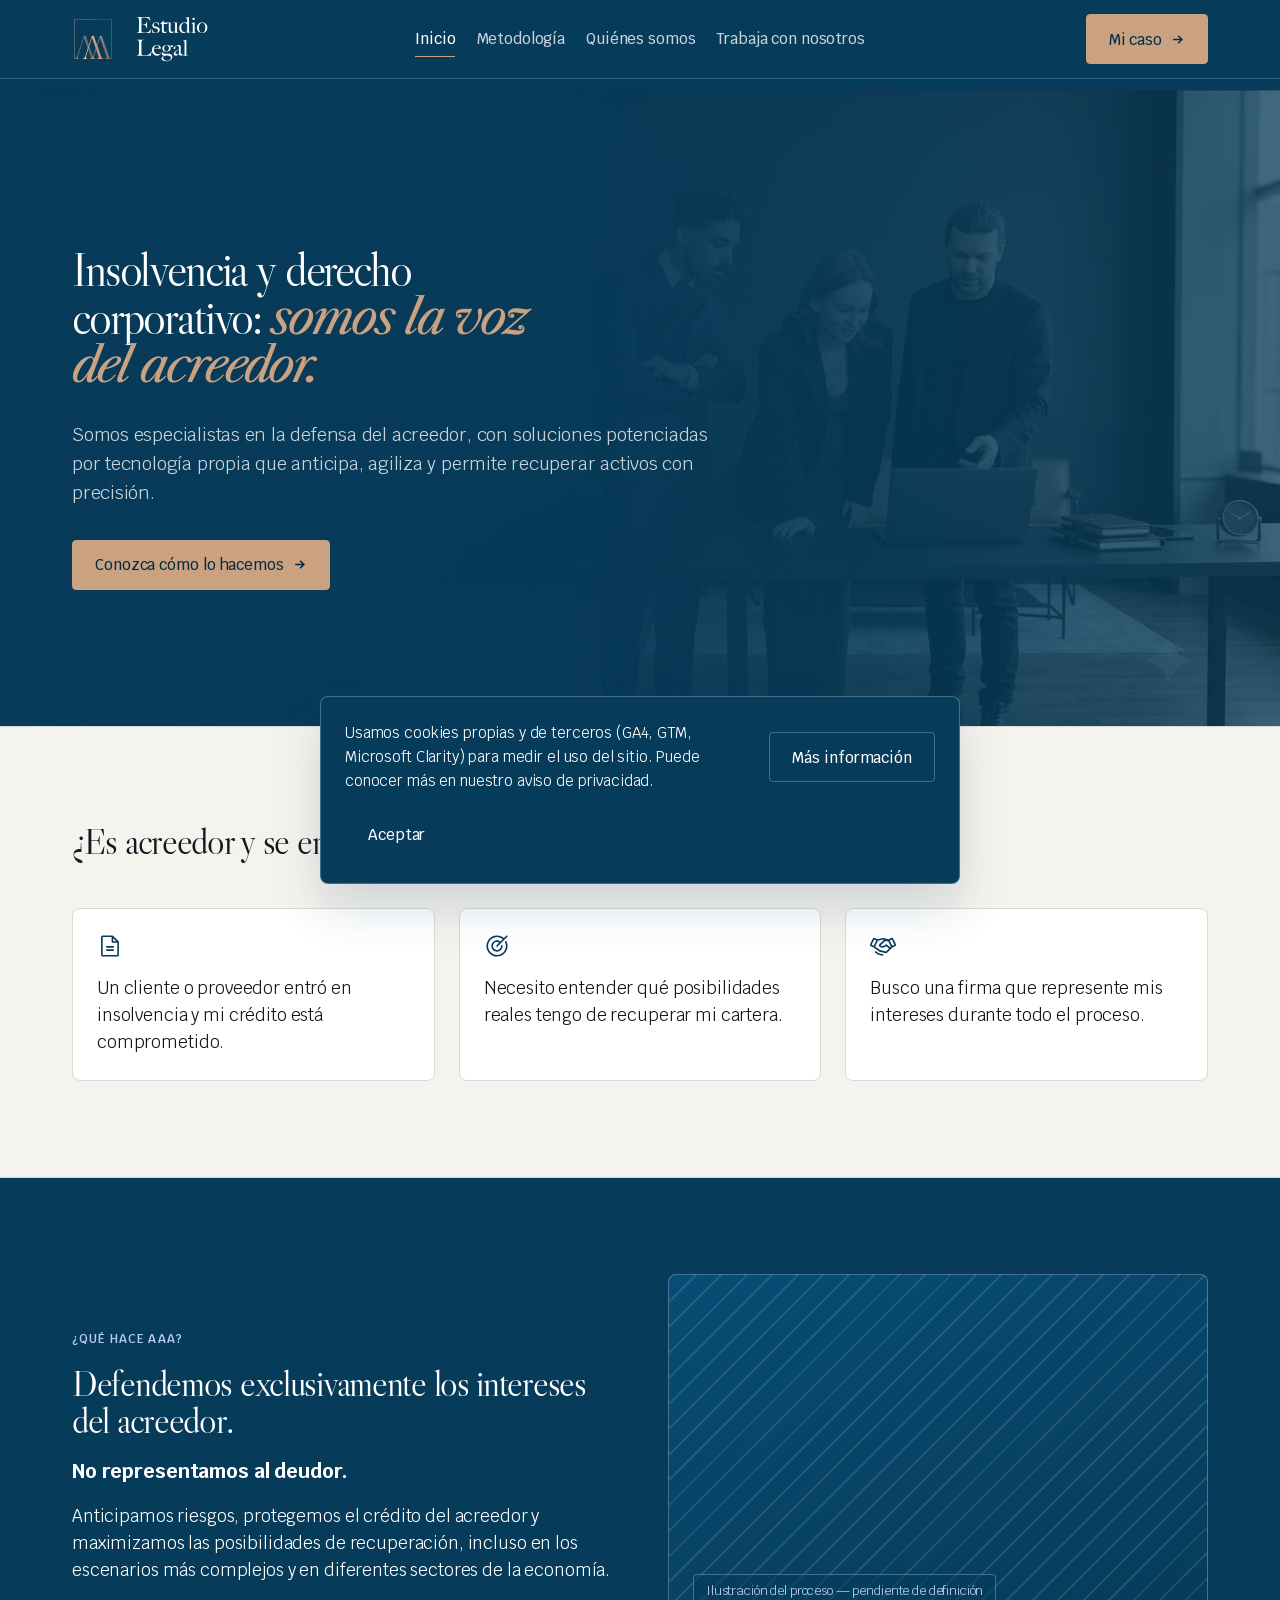
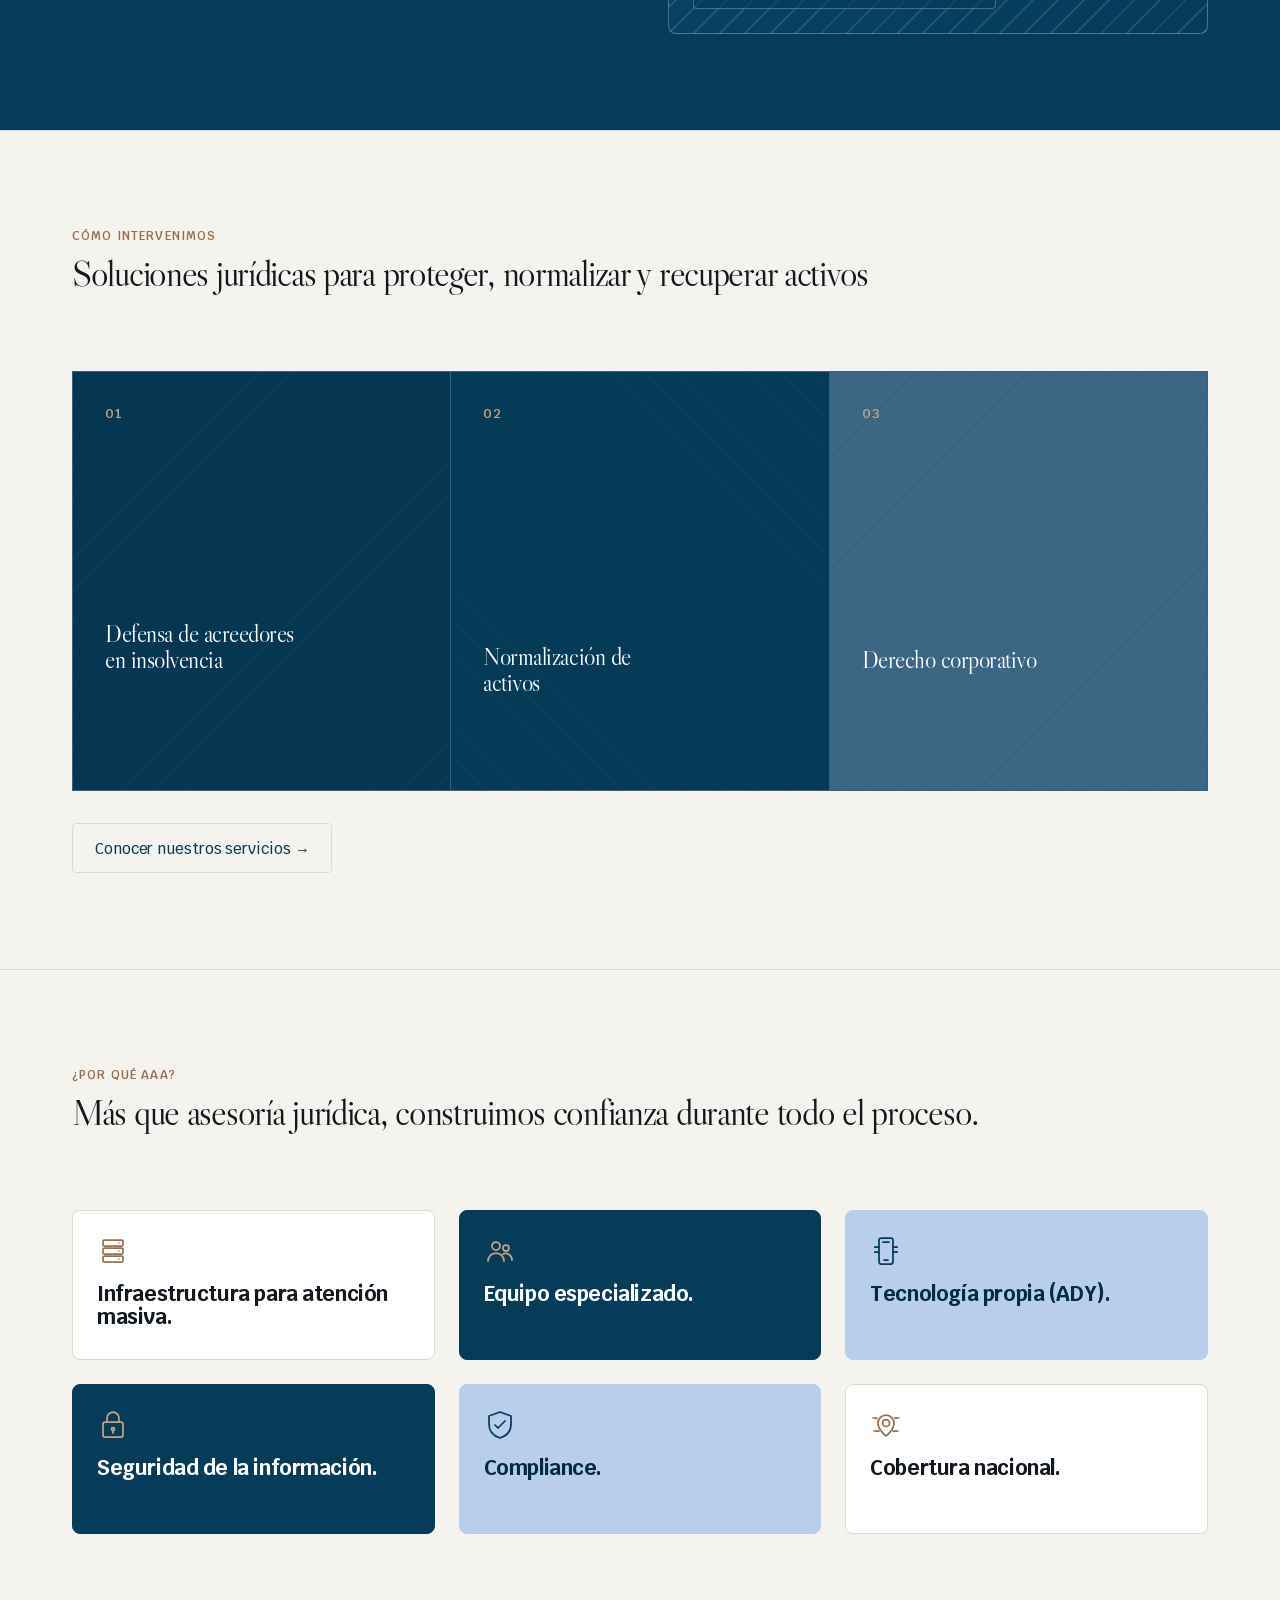
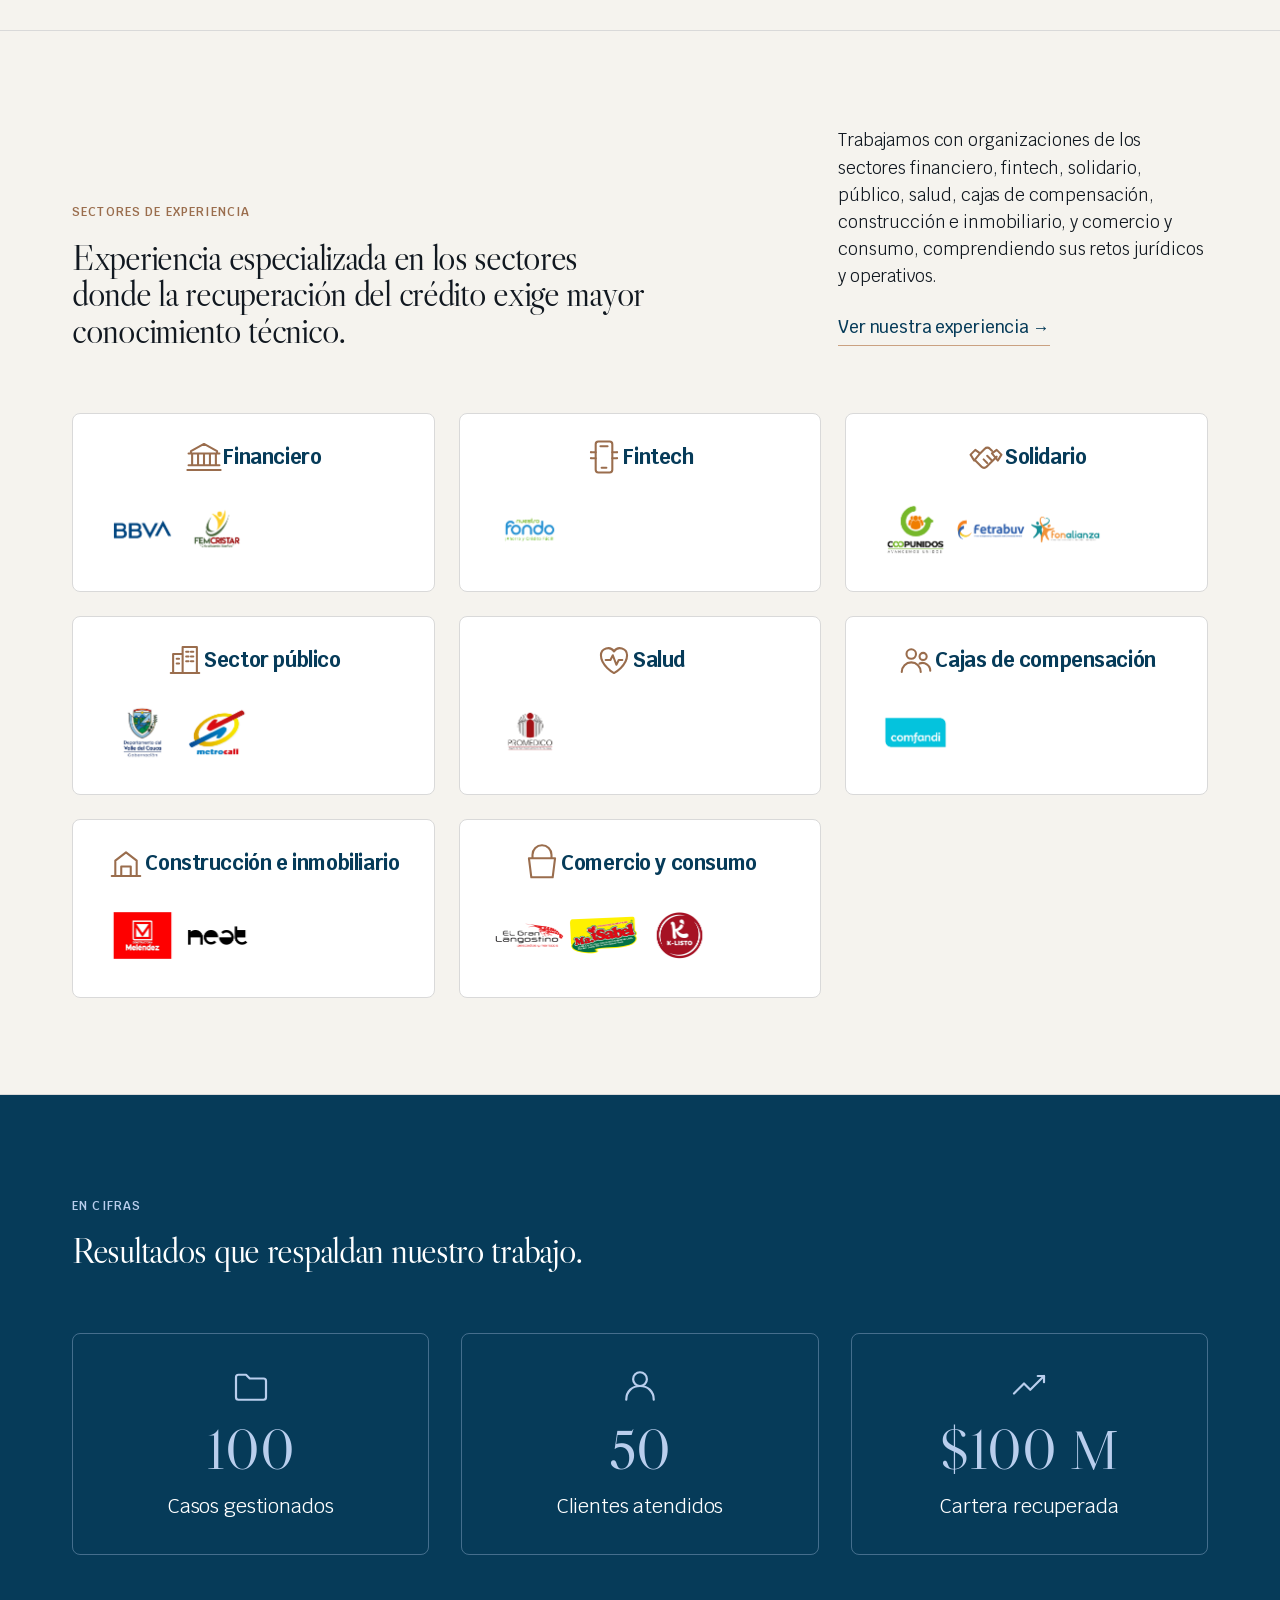
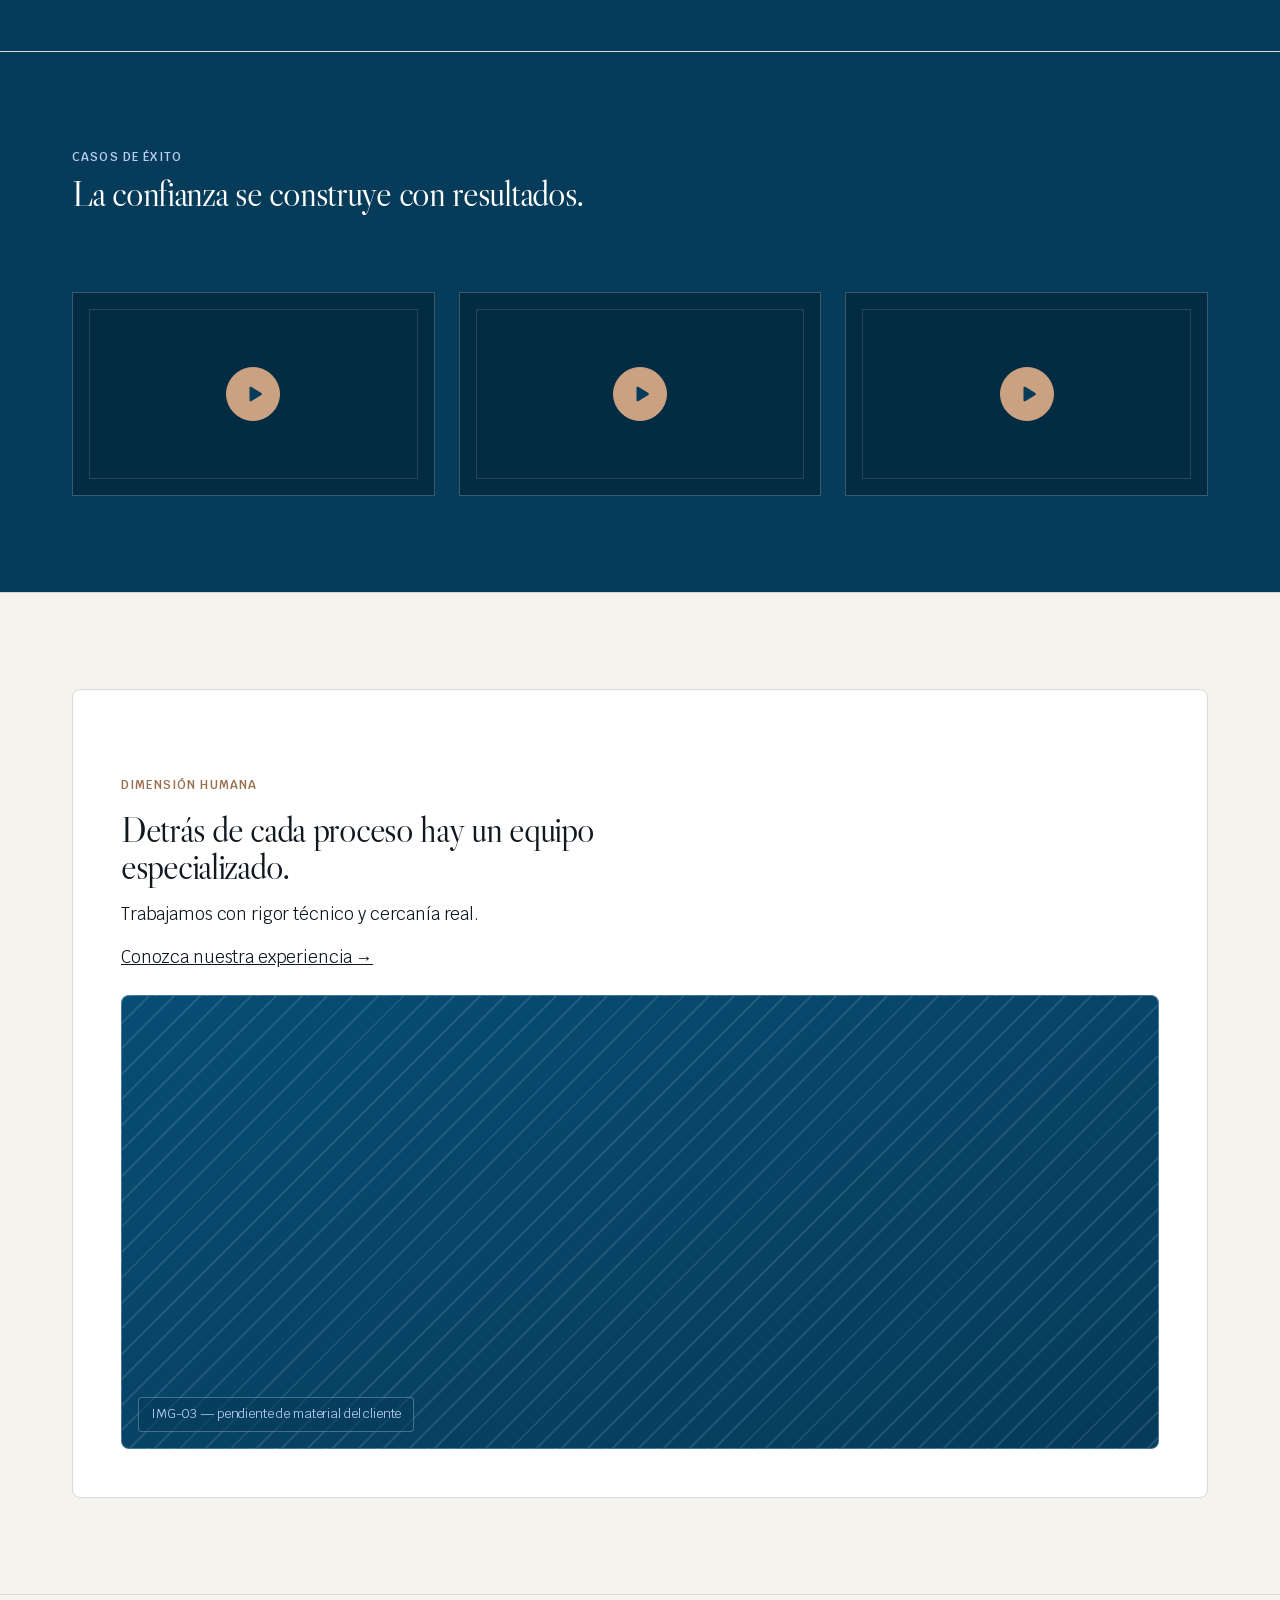
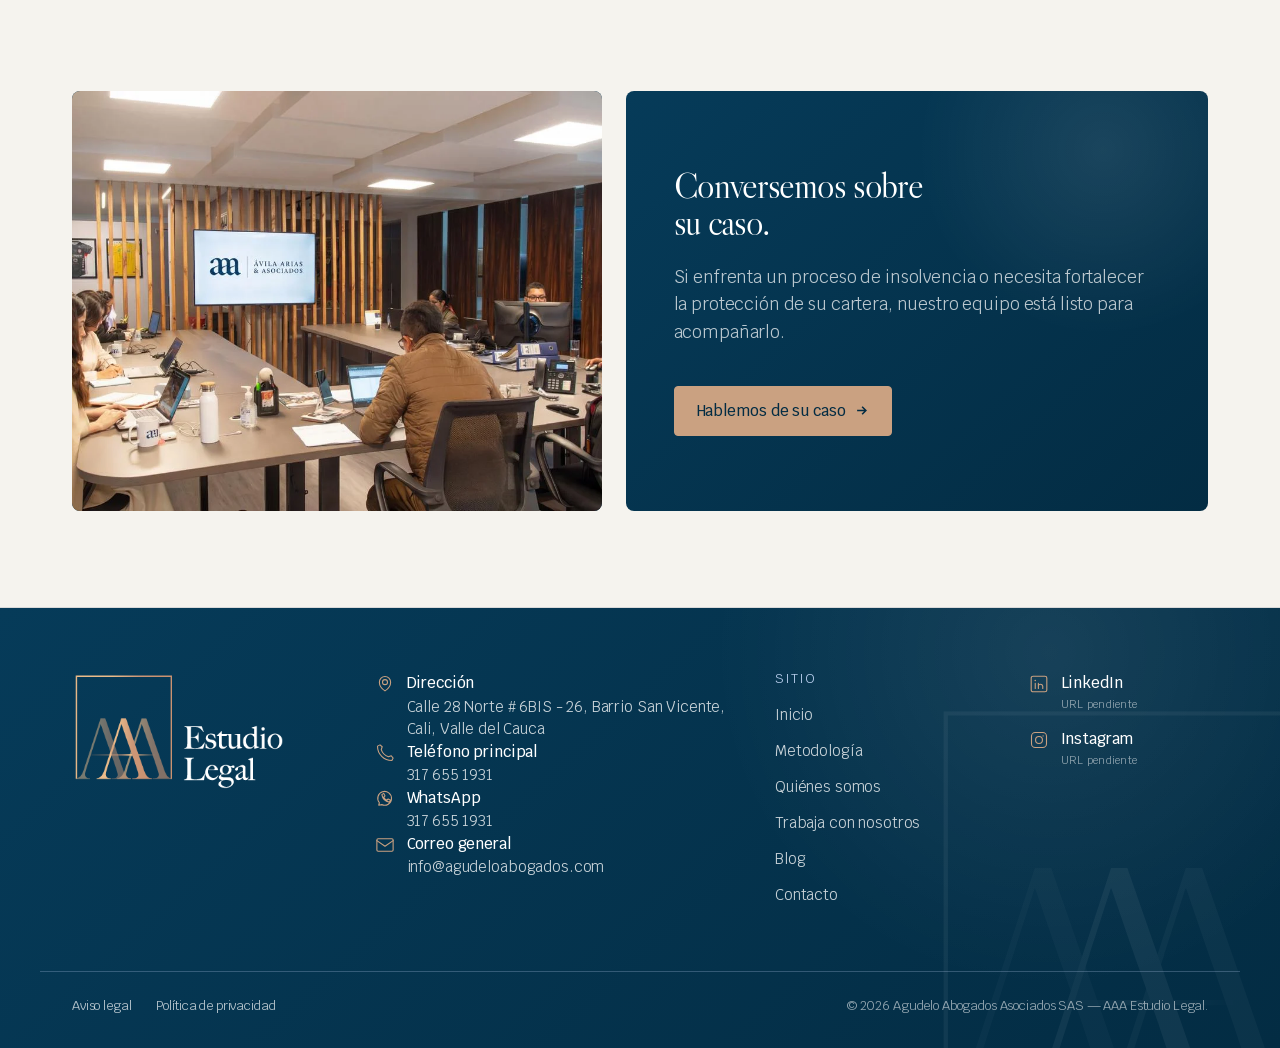
==== commit e866816c: "D72: nueva pagina "Trabaja con nosotros" A pedido del Owner: "Nuestro equipo" y "Postulacion" se mue" ====
--- a/prototype/index.html
+++ b/prototype/index.html
@@ -46,18 +46,20 @@
       <div class="nav__panel wp-block-navigation__container">
         <!-- D36 (2026-08-20): Servicios se etiqueta "Metodología" y Nuestro Equipo se
              etiqueta "Quiénes somos" (mismas páginas, solo cambia el texto del menú).
-             "Trabaja con nosotros" apunta a la sección de postulación que ya existe
-             dentro de Nuestro Equipo (ancla, no es página nueva). Nuestra Experiencia y
-             Contacto se quitan de esta lista — Contacto sigue accesible vía el botón
-             destacado del header. Blog queda fuera del menú por ahora (oculto, no
-             eliminado: noticias-analisis.html y sus artículos siguen existiendo,
-             accesibles por URL directa). -->
+             Nuestra Experiencia y Contacto se quitan de esta lista — Contacto sigue
+             accesible vía el botón destacado del header. Blog queda fuera del menú por
+             ahora (oculto, no eliminado: noticias-analisis.html y sus artículos siguen
+             existiendo, accesibles por URL directa).
+             D72 (2026-08-21): "Trabaja con nosotros" pasa de ser un ancla dentro de
+             Nuestro Equipo/Quiénes somos a su propia página real
+             (trabaja-con-nosotros.html) — a pedido del Owner, se mueven ahí las
+             secciones "Nuestro equipo" y "Postulación". -->
         <nav aria-label="Navegación principal">
           <ul>
             <li><a href="index.html" aria-current="page">Inicio</a></li>
             <li><a href="servicios.html">Metodología</a></li>
             <li><a href="nuestro-equipo.html">Quiénes somos</a></li>
-            <li><a href="nuestro-equipo.html#postulacion-heading">Trabaja con nosotros</a></li>
+            <li><a href="trabaja-con-nosotros.html">Trabaja con nosotros</a></li>
           </ul>
         </nav>
       </div>
@@ -506,7 +508,7 @@
         <a href="index.html">Inicio</a>
         <a href="servicios.html">Metodología</a>
         <a href="nuestro-equipo.html">Quiénes somos</a>
-        <a href="nuestro-equipo.html#postulacion-heading">Trabaja con nosotros</a>
+        <a href="trabaja-con-nosotros.html">Trabaja con nosotros</a>
         <a href="noticias-analisis.html">Blog</a>
         <a href="captacion-b2b.html">Contacto</a>
       </nav>
--- a/prototype/css/components.css
+++ b/prototype/css/components.css
@@ -504,7 +504,20 @@
   align-items: center;
 }
 .service-block--media-reverse { grid-template-columns: minmax(220px, 320px) 1fr; }
-.service-block__media { min-height: 280px; }
+/* D70 (2026-08-21): el Owner señaló con una captura que el recuadro de imagen se veía
+   demasiado alto en los 3 bloques de "Nuestros servicios", desperdiciando viewport —
+   pidió reducir el alto, aceptando que quede cuadrado en vez de más ancho que alto.
+   D71 (2026-08-21): el `min-height: 220px` de D70 no tenía ningún efecto visible — la
+   clase base `.media-placeholder` (que `.service-block__media` también lleva en el
+   HTML) fija `aspect-ratio: 4 / 5` con más peso que un min-height más chico (con
+   ancho de columna 320px, 4/5 da 400px de alto, muy por encima de los 220px, así que
+   el aspect-ratio ganaba siempre). El fix real es sobreescribir el aspect-ratio, no
+   el min-height — se fija `aspect-ratio: 1 / 1` (cuadrado, tal como pidió el Owner),
+   que sí tiene más especificidad que la regla base y por fin controla el alto real. */
+.service-block__media {
+  aspect-ratio: 1 / 1;
+  min-height: 220px;
+}
 @media (max-width: 800px) {
   .service-block--media,
   .service-block--media-reverse { grid-template-columns: 1fr; }
@@ -1820,11 +1833,19 @@
 }
 .stepper--flowchart .stepper__step-head h3 { margin-bottom: 0; }
 
+/* D69 (2026-08-21): el cliente pidió (vía el Owner) que la descripción de los 3
+   pasos esté siempre visible en desktop también, sin necesidad de hover — revierte
+   el popover-al-hover de D48/D47 solo en esta sección (Captación B2B § "Nuestro
+   proceso" no se toca, sigue con su propio comportamiento). También se pidió alinear
+   los 3 nodos con el margen izquierdo del eyebrow/título en vez de centrarlos
+   distribuidos por todo el ancho — `align-items`/`text-align` pasan de `center` a
+   `flex-start`/`left`. Con la descripción ya siempre visible en flujo normal (no
+   absoluta/overlay), el conector queda alineado con el ícono en vez de con todo el
+   alto variable del paso. */
 @media (min-width: 801px) {
   .stepper--flowchart .stepper__step-head {
-    flex-direction: column;
-    gap: 0;
-    margin-bottom: 0;
+    gap: var(--space-3);
+    margin-bottom: var(--space-3);
   }
   .stepper--flowchart .stepper__steps {
     flex-direction: row;
@@ -1836,17 +1857,18 @@
     min-width: 0;
     display: flex;
     flex-direction: column;
-    align-items: center;
+    align-items: flex-start;
     padding: 0 var(--space-4);
     border-top: none;
-    text-align: center;
-  }
+    text-align: left;
+  }
+  .stepper--flowchart .stepper__step:first-child { padding-left: 0; }
   .stepper--flowchart .stepper__icon {
     justify-content: center;
     align-items: center;
     width: 3.5rem;
     height: 3.5rem;
-    margin-bottom: var(--space-5);
+    flex: 0 0 auto;
     border: 1px solid var(--color-border-on-dark);
     border-radius: 999px;
     opacity: 1;
@@ -1858,61 +1880,23 @@
     color: var(--color-white);
   }
   .stepper--flowchart .stepper__step h3 { margin-bottom: 0; }
+  .stepper--flowchart .stepper__step p {
+    margin-top: 0;
+    text-align: left;
+    max-width: 32ch;
+  }
   .stepper--flowchart .stepper__connector {
     display: flex;
     flex: 0 0 auto;
     align-items: center;
     justify-content: center;
+    align-self: flex-start;
     width: 2.5rem;
     height: 3.5rem;
     margin-inline: -0.5rem;
     color: var(--color-border-on-dark);
   }
   .stepper--flowchart .stepper__connector svg { width: 60%; height: 60%; transform: none; }
-}
-
-@media (min-width: 801px) and (hover: hover) and (pointer: fine) {
-  .stepper--flowchart .stepper__step p {
-    position: absolute;
-    top: 100%;
-    left: 50%;
-    z-index: 5;
-    width: min(300px, 85vw);
-    margin-top: var(--space-3);
-    padding: var(--space-4);
-    background: var(--color-navy-hover);
-    border: 1px solid var(--color-border-on-dark);
-    border-radius: var(--radius-md);
-    box-shadow: var(--shadow-lg);
-    text-align: left;
-    max-width: none;
-    opacity: 0;
-    pointer-events: none;
-    transform: translate(-50%, 6px);
-    transition: opacity 300ms var(--motion-ease), transform 300ms var(--motion-ease);
-  }
-  .stepper--flowchart .stepper__step:hover p,
-  .stepper--flowchart .stepper__step:focus-within p {
-    opacity: 1;
-    pointer-events: auto;
-    transform: translate(-50%, 0);
-  }
-}
-
-@media (prefers-reduced-motion: reduce) {
-  .stepper--flowchart .stepper__step p {
-    transition: none;
-  }
-}
-/* Sin hover real (touch/tablet) aunque el viewport sea ≥801px: la fila horizontal de
-   nodos se conserva, pero la descripción vuelve a mostrarse siempre (estática, no
-   popover) — nunca debe depender de un gesto que el dispositivo no tiene. */
-@media (min-width: 801px) and (hover: none), (min-width: 801px) and (pointer: coarse) {
-  .stepper--flowchart .stepper__step p {
-    margin-top: var(--space-3);
-    text-align: left;
-    max-width: 28ch;
-  }
 }
 
 /* =====================================================================
@@ -2031,8 +2015,15 @@
   gap: var(--space-12);
 }
 
+/* D68 (2026-08-21): se excluye `.home-footer__section` de este selector — el h2
+   "Sitio" del footer (D67, replicado en las 7 páginas vía `.site-footer--global`)
+   quedaba atrapado por esta regla genérica de "cualquier h2 dentro de una section en
+   Home" y se veía gigante solo en Home (2.3rem) en vez del tamaño pequeño de
+   `.home-footer__heading` que sí se aplicaba correctamente en las 6 páginas
+   interiores (sin la clase `.home-page` en el `<body>`, esta regla nunca las
+   afectó). */
 .home-page .section-head h2,
-.home-page section:not(.hero-immersive) h2 {
+.home-page section:not(.hero-immersive):not(.home-footer__section) h2 {
   font-size: 2.3rem;
   line-height: 1;
   letter-spacing: -0.035em;
@@ -3252,7 +3243,7 @@
   }
 
   .home-page .section-head h2,
-  .home-page section:not(.hero-immersive) h2,
+  .home-page section:not(.hero-immersive):not(.home-footer__section) h2,
   .home-page .cierre-card__content h2 {
     font-size: 1.71875rem;
   }
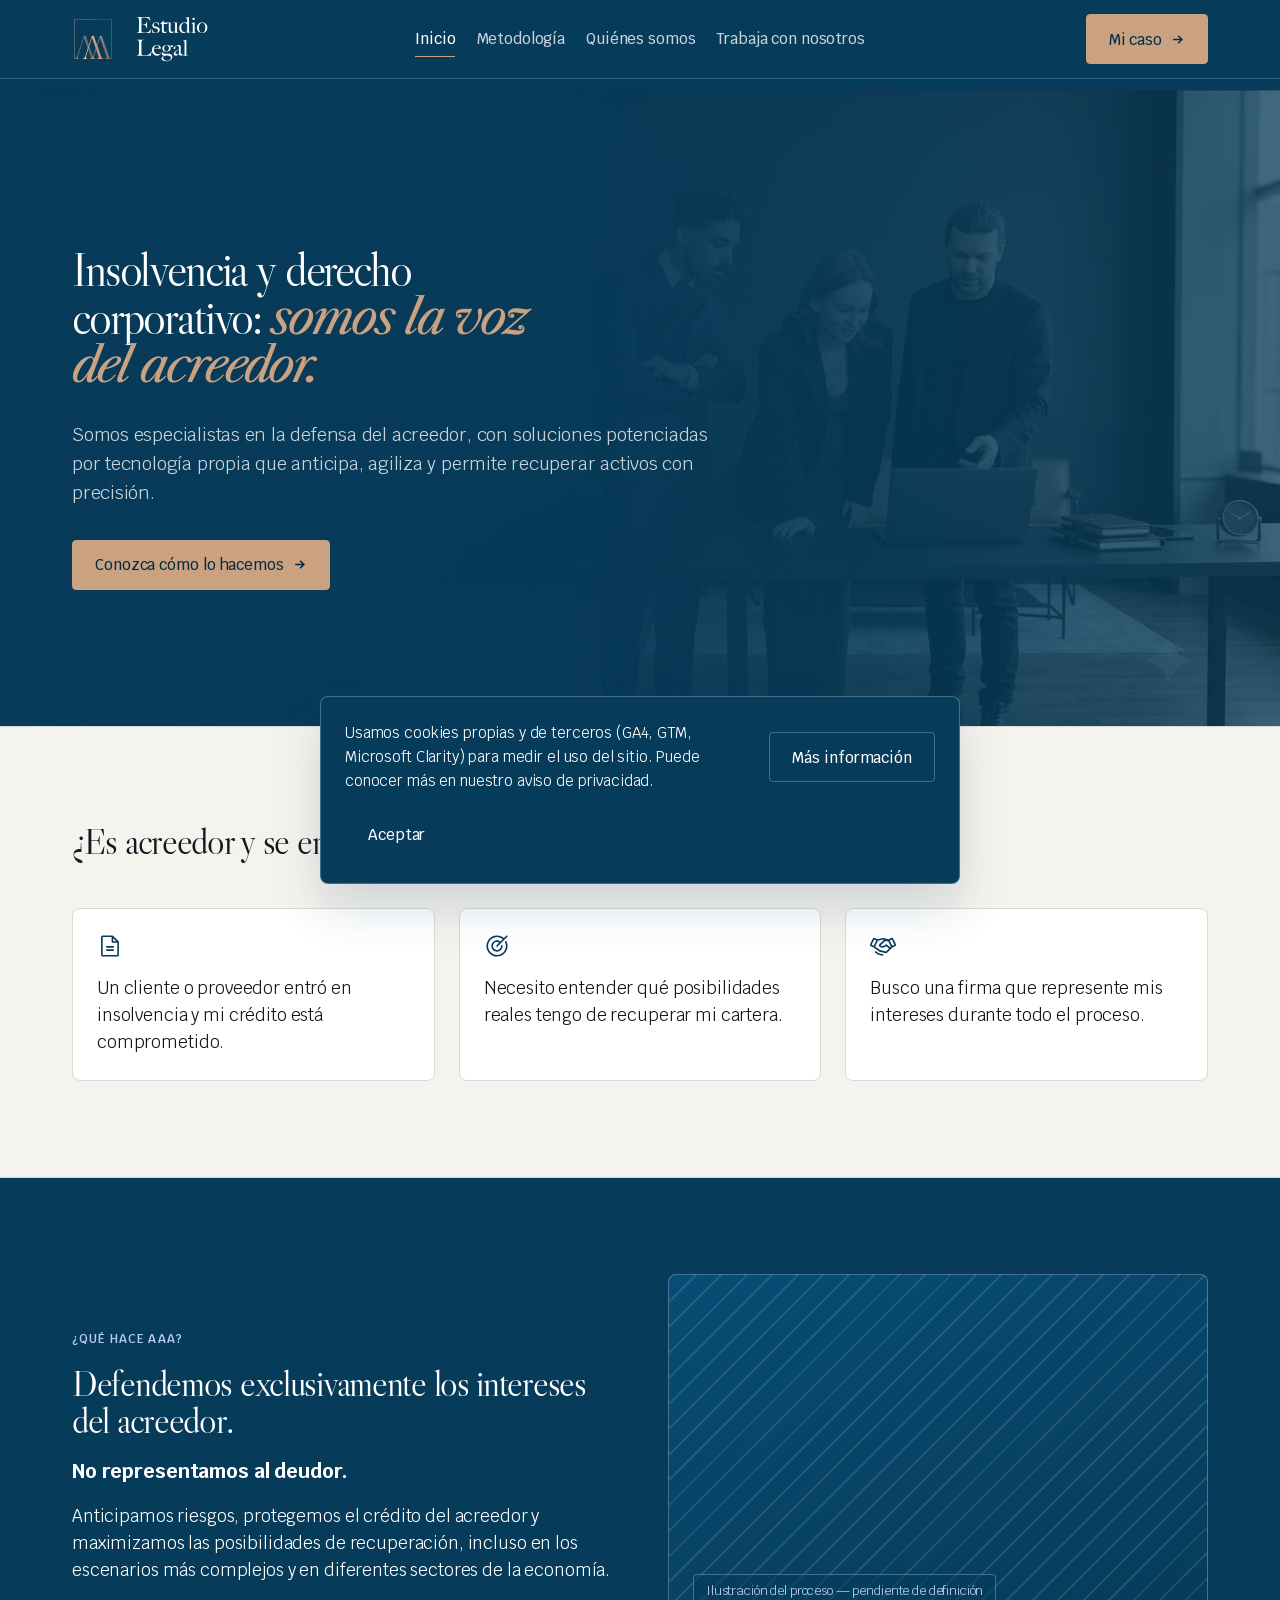
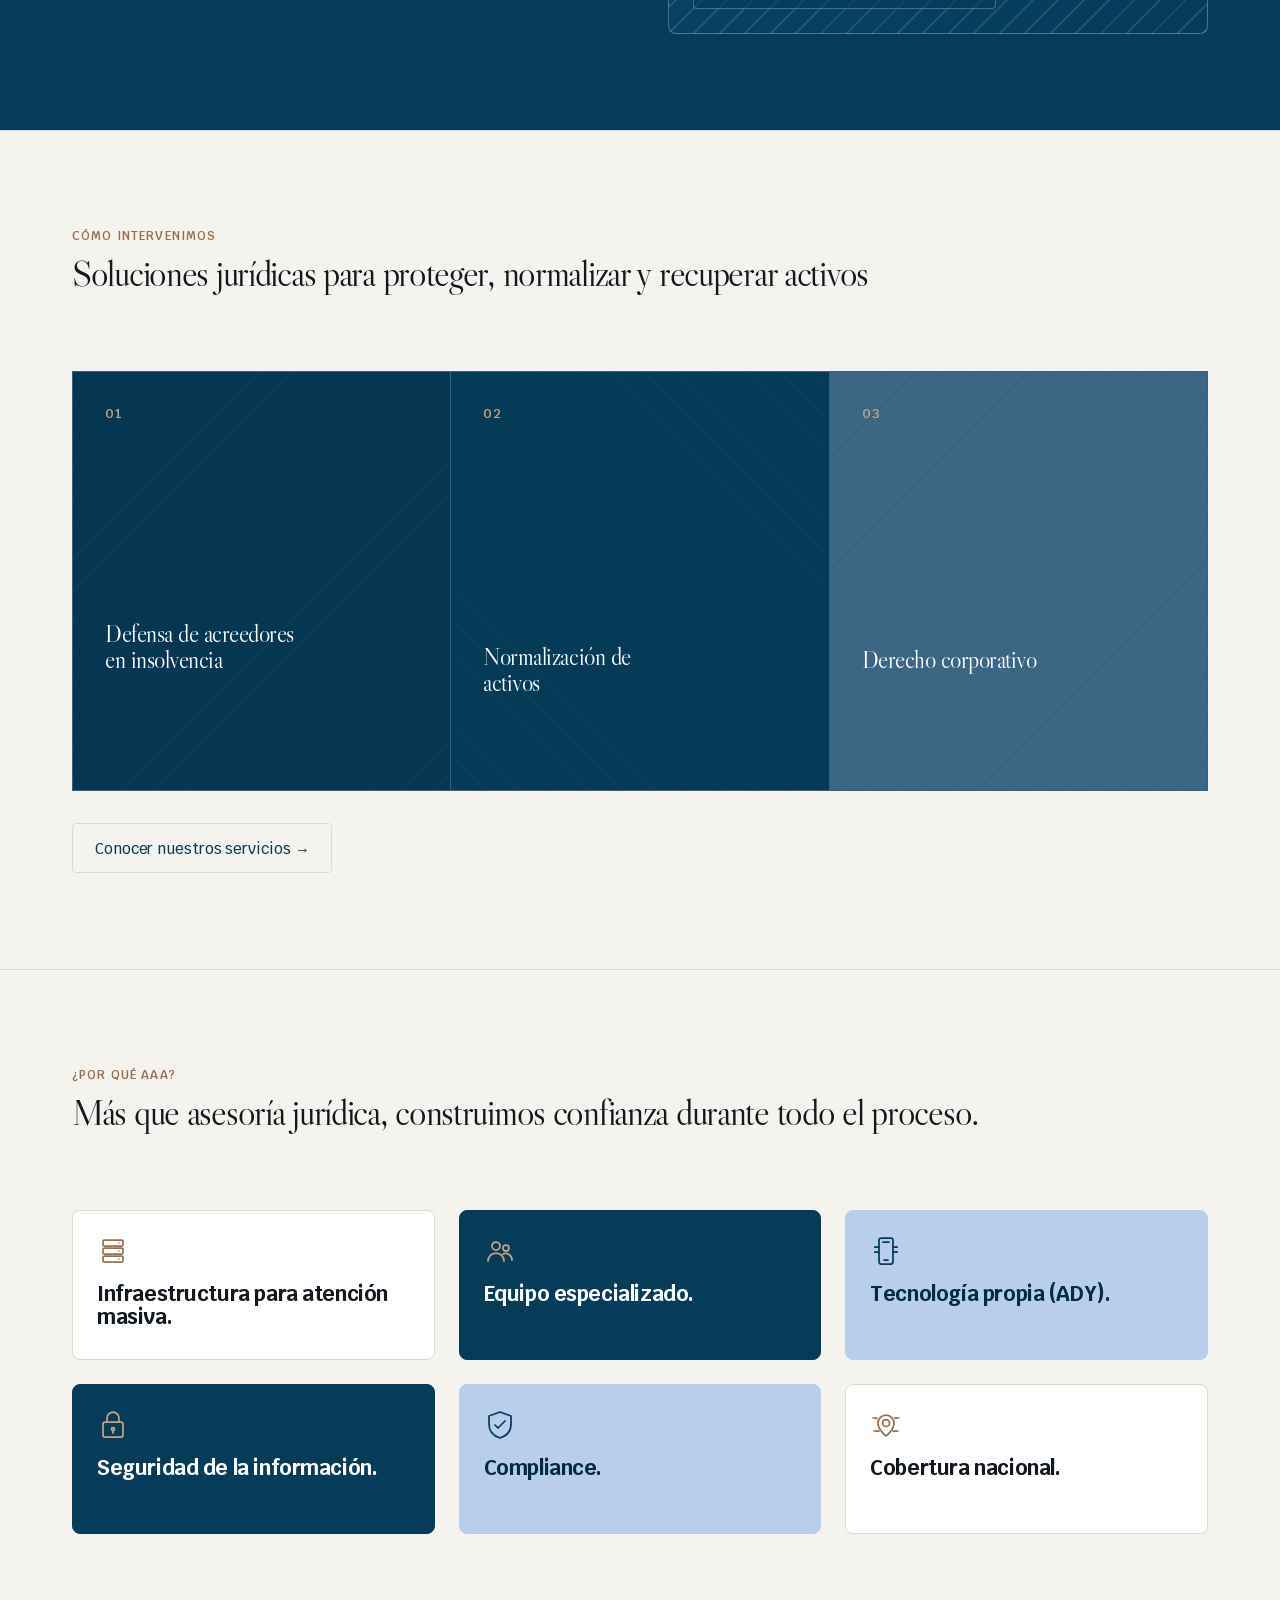
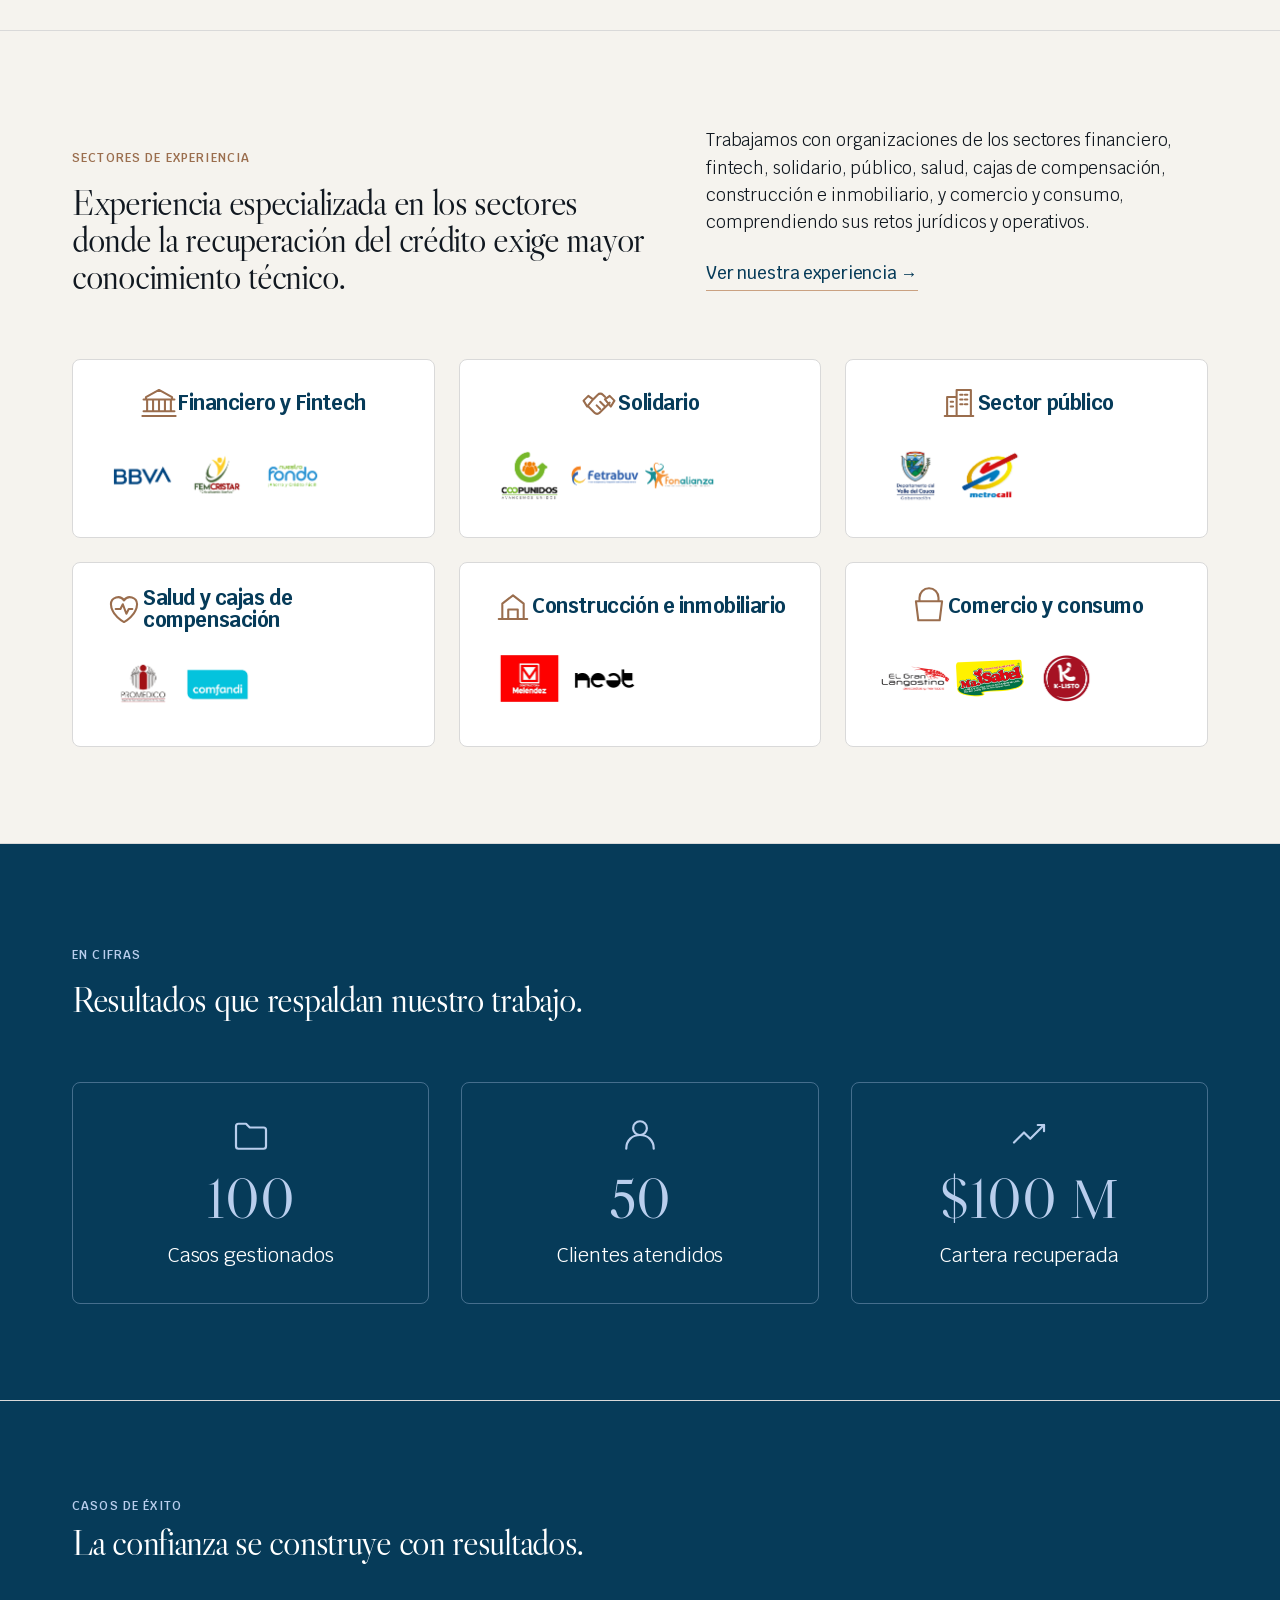
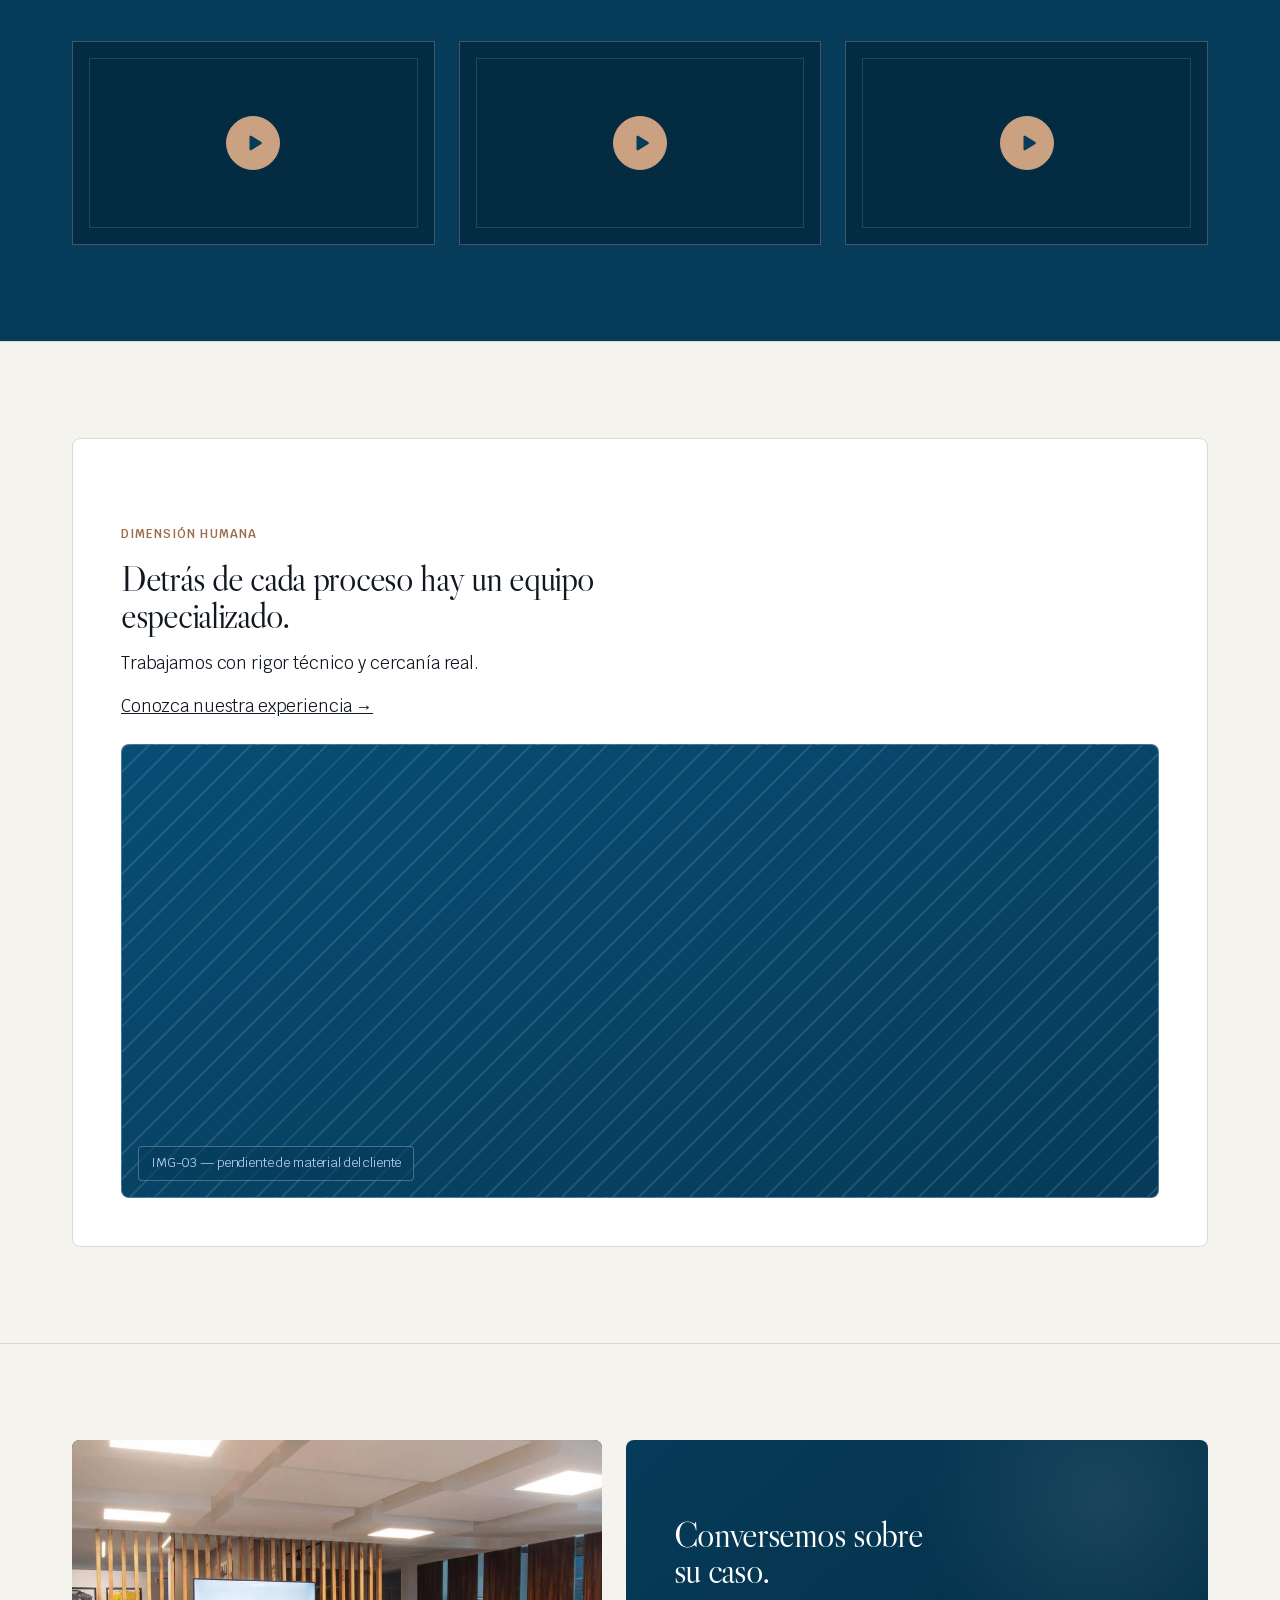
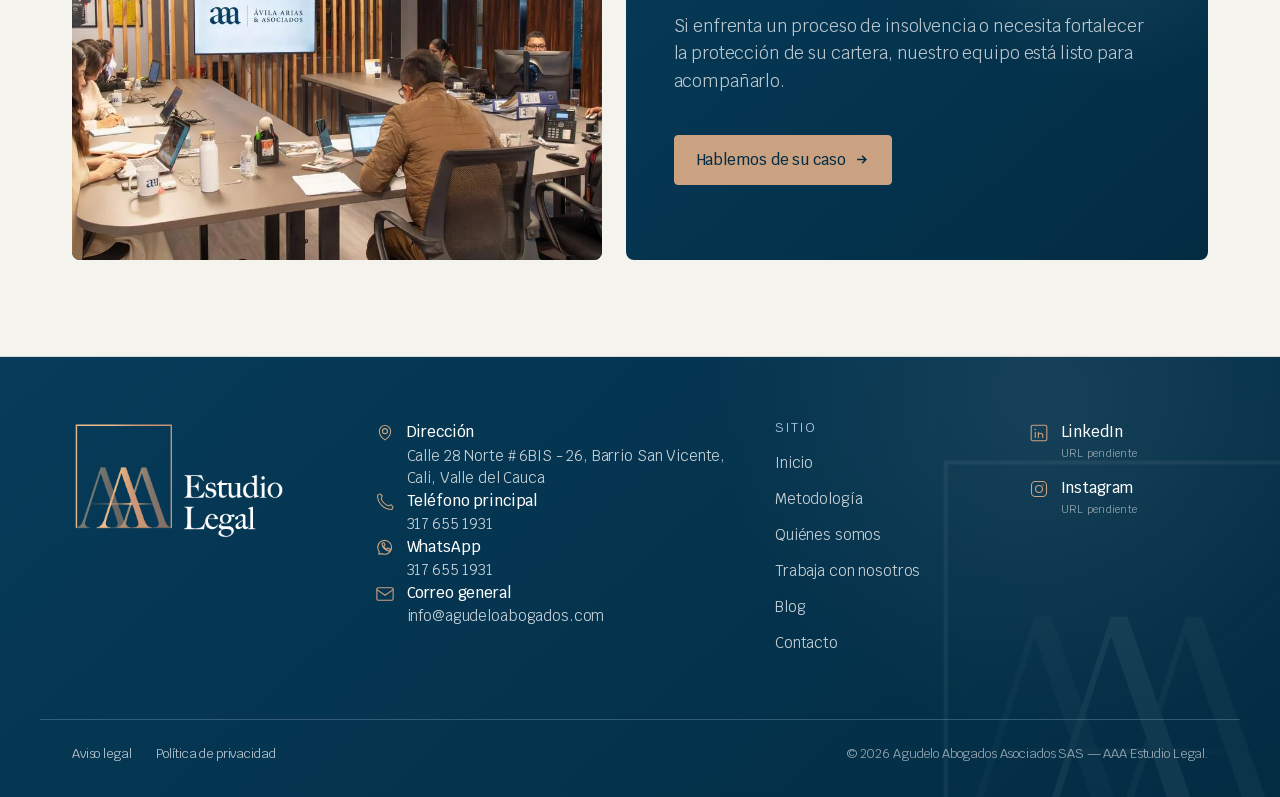
==== commit 35996eba: "D79: Sectores de experiencia - encabezado parejo, 6 tarjetas en vez de 8 A pedido del Owner/cliente:" ====
--- a/prototype/index.html
+++ b/prototype/index.html
@@ -256,25 +256,23 @@
          D63 (2026-08-21): Femcristar pasa de Solidario a Financiero — pedido directo
          del Owner, sin pregunta previa (a diferencia de D58/D62, aquí no delegó el
          criterio, dio la instrucción exacta). Solidario queda con 3 logos
-         (Coopunidos, Fetrabuv, Fonalianza); Financiero pasa a 2 (BBVA, Femcristar). -->
+         (Coopunidos, Fetrabuv, Fonalianza); Financiero pasa a 2 (BBVA, Femcristar).
+         D79 (2026-08-21): el cliente pidió (vía el Owner) fusionar Financiero+Fintech
+         en una sola tarjeta y Salud+Cajas de compensación en otra, para volver a 6
+         tarjetas en vez de 8 — se conservan los íconos de Financiero y de Salud
+         (se retiran los de Fintech y Cajas de compensación) y los logos de ambos
+         sectores fusionados quedan juntos en la misma tarjeta. Sector público,
+         Solidario, Construcción e inmobiliario y Comercio y consumo no se tocan. -->
     <div class="container">
     <div class="sector-grid mobile-card-carousel reveal" role="list" tabindex="0" aria-label="Sectores de experiencia de AAA Estudio Legal">
       <article class="sector-card" role="listitem">
         <div class="sector-card__header">
           <svg class="sector-card__icon" viewBox="0 0 256 256" fill="none" stroke="currentColor" stroke-width="14" stroke-linecap="round" stroke-linejoin="round" aria-hidden="true"><path d="M24 104h208M40 104V88l88-48 88 48v16M48 104v80M88 104v80M128 104v80M168 104v80M208 104v80M24 184h208M16 216h224"/></svg>
-          <span class="sector-card__name">Financiero</span>
-        </div>
-        <div class="sector-card__logos" aria-label="Logos de clientes de AAA Estudio Legal del sector Financiero">
+          <span class="sector-card__name">Financiero y Fintech</span>
+        </div>
+        <div class="sector-card__logos" aria-label="Logos de clientes de AAA Estudio Legal de los sectores Financiero y Fintech">
           <span class="sector-card__logo"><img src="assets/img/logo-bbva.png" alt="Logo de BBVA" loading="lazy"></span>
           <span class="sector-card__logo"><img src="assets/img/logo-femcristar.png" alt="Logo de Femcristar" loading="lazy"></span>
-        </div>
-      </article>
-      <article class="sector-card" role="listitem">
-        <div class="sector-card__header">
-          <svg class="sector-card__icon" viewBox="0 0 256 256" fill="none" stroke="currentColor" stroke-width="14" stroke-linecap="round" stroke-linejoin="round" aria-hidden="true"><rect x="72" y="24" width="112" height="208" rx="18"/><path d="M104 56h48M112 200h32M40 96h32M184 96h32M40 136h32M184 136h32"/><circle cx="40" cy="96" r="6" fill="currentColor" stroke="none"/><circle cx="216" cy="96" r="6" fill="currentColor" stroke="none"/><circle cx="40" cy="136" r="6" fill="currentColor" stroke="none"/><circle cx="216" cy="136" r="6" fill="currentColor" stroke="none"/></svg>
-          <span class="sector-card__name">Fintech</span>
-        </div>
-        <div class="sector-card__logos" aria-label="Logos de clientes de AAA Estudio Legal del sector Fintech">
           <span class="sector-card__logo"><img src="assets/img/logo-nuestro-fondo.png" alt="Logo de Nuestro Fondo" loading="lazy"></span>
         </div>
       </article>
@@ -302,18 +300,10 @@
       <article class="sector-card" role="listitem">
         <div class="sector-card__header">
           <svg class="sector-card__icon" viewBox="0 0 256 256" fill="none" stroke="currentColor" stroke-width="14" stroke-linecap="round" stroke-linejoin="round" aria-hidden="true"><path d="M128 216S40 168 40 96a48 48 0 0 1 88-26 48 48 0 0 1 88 26c0 72-88 120-88 120Z"/><path d="M72 128h32l16-32 24 64 16-32h24"/></svg>
-          <span class="sector-card__name">Salud</span>
-        </div>
-        <div class="sector-card__logos" aria-label="Logos de clientes de AAA Estudio Legal del sector Salud">
+          <span class="sector-card__name">Salud y cajas de compensación</span>
+        </div>
+        <div class="sector-card__logos" aria-label="Logos de clientes de AAA Estudio Legal de los sectores Salud y Cajas de compensación">
           <span class="sector-card__logo"><img src="assets/img/logo-promedico.png" alt="Logo de Promédico" loading="lazy"></span>
-        </div>
-      </article>
-      <article class="sector-card" role="listitem">
-        <div class="sector-card__header">
-          <svg class="sector-card__icon" viewBox="0 0 256 256" fill="none" stroke="currentColor" stroke-width="14" stroke-linecap="round" stroke-linejoin="round" aria-hidden="true"><circle cx="96" cy="88" r="32"/><circle cx="176" cy="104" r="24"/><path d="M32 208a64 64 0 0 1 128 0M152 152a52 52 0 0 1 72 48"/></svg>
-          <span class="sector-card__name">Cajas de compensación</span>
-        </div>
-        <div class="sector-card__logos" aria-label="Logos de clientes de AAA Estudio Legal de Cajas de compensación">
           <span class="sector-card__logo"><img src="assets/img/logo-comfandi.png" alt="Logo de Comfandi" loading="lazy"></span>
         </div>
       </article>
@@ -435,11 +425,15 @@
     </div>
   </section>
 
-  <!-- 9. CIERRE — contacto -->
+  <!-- 9. CIERRE — contacto
+       D74 (2026-08-21): `cierre-grid--global` (nuevo modificador) marca este bloque
+       como el que se reutiliza en otras páginas (ver Servicios) — separa su
+       tratamiento visual del de Captación B2B, que usa `.cierre-card` con su propio
+       estilo y no debe verse afectado. -->
   <section class="section" data-surface="atmosphere" aria-labelledby="cierre-heading">
     <div class="atmosphere" aria-hidden="true"><div class="atmosphere__halo" aria-hidden="true"></div></div>
     <div class="container">
-      <div class="cierre-grid reveal">
+      <div class="cierre-grid cierre-grid--global reveal">
         <div class="cierre-card cierre-card--image">
           <img class="cierre-card__img" src="assets/img/hero-inicio.webp" alt="Equipo de AAA Estudio Legal trabajando en sala de reuniones" data-img-id="IMG-07">
         </div>
--- a/prototype/css/tokens.css
+++ b/prototype/css/tokens.css
@@ -123,7 +123,7 @@
      idéntico en el 100% de navegadores — decisión explícita del Owner, no una
      aproximación silenciosa. Solo trae el corte regular (peso 400, sin itálica real):
      ver .text-gradient más abajo, que usa 'Libre Caslon Text' (itálica real) para el
-     énfasis en degradado en vez de la itálica sintética de Libre Caslon Display.
+     énfasis en cursiva en vez de la itálica sintética de Libre Caslon Display.
      --font-sans: Krub — ya se había usado en este proyecto antes de D22/D26, es la
      tipografía secundaria del manual de marca. Ambas Google Fonts de uso libre,
      cargadas vía <link> (ver prototype/README.md § 1.3 y § 7). */
--- a/prototype/css/components.css
+++ b/prototype/css/components.css
@@ -357,7 +357,16 @@
   align-items: center;
 }
 .hero__content { max-width: 46ch; }
-.hero__title { margin-bottom: var(--space-6); }
+/* D78 (2026-08-21): el Owner señaló que el tamaño del H1 de Quiénes somos/Trabaja con
+   nosotros no coincidía con el de Inicio/Metodología — causa: ambas páginas usan un
+   hero simple (sin el wrapper `.hero-shell`), así que su `.hero__title` nunca recibía
+   `font-size` de `.hero-shell__content .hero__title` (--text-2xl) y caía al tamaño
+   por defecto de cualquier `<h1>` (--text-3xl, más grande). Se fija aquí, en la clase
+   base, para que CUALQUIER hero (con o sin `.hero-shell`) use el mismo tamaño por
+   defecto — las reglas más específicas de `.hero-shell__content .hero__title` y
+   `.home-page .hero-shell__content .hero__title` siguen ganando donde ya existían,
+   sin cambios visuales en Inicio/Metodología/Captación B2B. */
+.hero__title { margin-bottom: var(--space-6); font-size: var(--text-2xl); }
 .hero__actions {
   display: flex;
   gap: var(--space-4);
@@ -538,9 +547,16 @@
 
 /* ---------- Sectores de experiencia — bandas editoriales sin lectura geográfica ---------- */
 
+/* D79 (2026-08-21): el Owner señaló que el párrafo de la derecha (más alto que el
+   título/eyebrow de la izquierda, `align-items:end` dejaba un vacío visible arriba
+   del eyebrow) quedaba desalineado — la columna derecha era demasiado angosta para
+   su propio texto, forzándolo a envolver en más líneas de las necesarias. Se ensancha
+   la columna derecha (de 0.7fr/280px a 0.95fr/340px) y su `max-width` (de 42ch a
+   50ch), así el párrafo envuelve en menos líneas y ambas columnas quedan más parejas
+   en alto. */
 .sector-experience__header {
   display: grid;
-  grid-template-columns: minmax(0, 1.45fr) minmax(280px, 0.7fr);
+  grid-template-columns: minmax(0, 1.2fr) minmax(340px, 0.95fr);
   gap: clamp(var(--space-10), 7vw, var(--space-24));
   align-items: end;
 }
@@ -551,7 +567,7 @@
 }
 
 .sector-experience__intro {
-  max-width: 42ch;
+  max-width: 50ch;
   padding-bottom: 0.2em;
 }
 
@@ -723,6 +739,12 @@
     font-size: 1.1rem;
   }
 }
+
+/* D78 (2026-08-21): la versión de D75 de esta nota (3 tarjetas de atributo,
+   `.philosophy-grid`/`.philosophy-card`) se retira por completo — el Owner no
+   quedó conforme con ese diseño y pidió uno nuevo basado en una referencia
+   (foto + tarjeta sólida flotante). Ver `nuestro-equipo.html` § Filosofía: ahora
+   reutiliza `.cierre-grid`/`.cierre-card`, sin CSS nuevo dedicado. */
 
 /* ---------- Cierre — dos tarjetas lado a lado ----------
    Reemplaza el bloque plano `data-surface="dark"` (idéntico en color al footer de
@@ -1064,37 +1086,28 @@
    por encima de los halos. */
 [data-surface="atmosphere"] > .container { position: relative; z-index: 1; }
 
-/* ---------- Texto en degradado — reservado a 1–2 mensajes narrativos (§ 7) ---------- */
+/* ---------- Texto con énfasis en cursiva — reservado a 1–2 mensajes narrativos (§ 7) ----------
+   D76 (2026-08-21): se quita el degradado — el Owner señaló que el estilo de este
+   texto en Home (color dorado sólido, vía `.home-page .text-gradient`) no coincidía
+   con el de las demás páginas (que caían en el degradado de esta regla base, nunca
+   aprobado por el cliente) y pidió normalizar todo el sitio al tratamiento de Home:
+   mismo color dorado sólido en todas partes, sin degradado. La clase conserva su
+   nombre (`.text-gradient`) para no tocar el HTML de las 3 páginas que la usan. */
 .text-gradient {
-  /* D26: itálica como tratamiento de énfasis — el degradado por sí solo (color) no
-     basta. D30: Libre Caslon Display (--font-display) no tiene corte itálico real;
-     usar font-style:italic sobre ella produciría itálica sintética (inclinada
-     algorítmicamente), que en un serif se ve distorsionada. En su lugar se usa
-     'Libre Caslon Text' aquí específicamente, que sí trae itálica real de la misma
-     familia Caslon — visualmente compatible con Libre Caslon Display en el texto
-     upright de alrededor. */
+  /* D26: itálica como tratamiento de énfasis. D30: Libre Caslon Display
+     (--font-display) no tiene corte itálico real; usar font-style:italic sobre ella
+     produciría itálica sintética (inclinada algorítmicamente), que en un serif se ve
+     distorsionada. En su lugar se usa 'Libre Caslon Text' aquí específicamente, que
+     sí trae itálica real de la misma familia Caslon — visualmente compatible con
+     Libre Caslon Display en el texto upright de alrededor. */
   font-family: 'Libre Caslon Text', Georgia, 'Times New Roman', serif;
   font-style: italic;
-  /* --color-gold-100 y --color-accent-cool-100 son ambos alias de --color-accent-light
-     en la paleta D26 (a diferencia de la teal de D23, donde eran tonos distintos) — un
-     degradado entre el mismo color dos veces se ve como color plano, no como degradado.
-     Se usa aquí el par azul claro → cobre (accent-on-dark / accent-main) para que el
-     degradado siga siendo visible sobre fondo oscuro. */
-  background: linear-gradient(100deg, var(--color-accent-on-dark), var(--color-accent-main));
-  -webkit-background-clip: text;
-  background-clip: text;
-  color: var(--color-accent-on-dark); /* respaldo sólido si el navegador no soporta background-clip:text */
-  -webkit-text-fill-color: transparent;
-}
-@supports not (background-clip: text) {
-  .text-gradient { -webkit-text-fill-color: unset; color: var(--color-accent-on-dark); }
-}
-/* Sobre fondo claro (atmósfera), el degradado corre entre navy y cobre — ambos con
-   contraste adecuado sobre blanco/marfil (ver tokens.css para las razones de cada tono) */
+  color: var(--color-accent-main);
+}
+/* Sobre fondo claro (atmósfera): el dorado sólido no tiene contraste suficiente
+   sobre blanco/marfil — se usa navy, mismo criterio de contraste que ya regía la
+   variante clara del degradado que reemplaza. */
 section:not([data-surface="dark"]) .text-gradient {
-  background: linear-gradient(100deg, var(--color-navy-900), var(--color-gold-200));
-  -webkit-background-clip: text;
-  background-clip: text;
   color: var(--color-navy-900);
 }
 
@@ -2300,14 +2313,6 @@
   letter-spacing: -0.012em;
 }
 
-.home-page .text-gradient {
-  color: var(--color-accent-main);
-  background: none;
-  -webkit-background-clip: initial;
-  background-clip: initial;
-  -webkit-text-fill-color: currentColor;
-}
-
 .home-page .hero__actions { margin-top: var(--space-8); }
 
 .home-page .hero__actions .btn--primary {
@@ -2401,12 +2406,15 @@
   margin: 0;
 }
 
-/* Qué hace AAA: visual horizontal, contenido y altura subordinados al texto. */
-.home-page .what-we-do-grid {
+/* Qué hace AAA (Home): visual horizontal, contenido y altura subordinados al texto.
+   D73 (2026-08-21): deja de ser exclusivo de Home (`.home-page`) — el Owner pidió
+   reutilizar este mismo diseño para Servicios § "Transparencia", mismo patrón de
+   generalización que D55/D67 (header/footer). */
+.what-we-do-grid {
   align-items: center;
 }
 
-.home-page .what-we-do-visual {
+.what-we-do-visual {
   width: min(100%, 540px);
   max-height: 360px;
   aspect-ratio: 3 / 2;
@@ -2416,7 +2424,7 @@
 }
 
 @media (max-width: 800px) {
-  .home-page .what-we-do-visual {
+  .what-we-do-visual {
     width: 100%;
     max-height: 320px;
     justify-self: stretch;
@@ -2849,39 +2857,51 @@
   }
 }
 
-/* Cierre: único segundo momento atmosférico; sin halo decorativo. */
-.home-page .cierre-grid { gap: var(--space-6); }
-
-.home-page .cierre-card {
+/* Cierre: único segundo momento atmosférico; sin halo decorativo.
+   D74 (2026-08-21): el Owner señaló que el cierre "Conversemos sobre su caso."
+   reusado en Servicios (D73) no coincidía visualmente con el de Home (color sólido
+   en vez de degradado, halo visible, botón blanco en vez de dorado, h2 más chico).
+   Este tratamiento era exclusivo de Home vía `.home-page` — en vez de generalizarlo
+   sin más (como D55/D67/D73), aquí se usa un modificador dedicado,
+   `.cierre-grid--global`, porque `.cierre-card` también lo usa Captación B2B para su
+   propia tarjeta de cierre (encabezado mucho más largo, "Cuéntenos su caso y le
+   contactamos con un diagnóstico inicial") — generalizar sin más habría forzado ese
+   encabezado a `max-width:12ch`/`font-size:2.3rem`, rompiéndolo. El `.home-page
+   .cierre-grid` original se reemplaza por este modificador; se agrega la clase
+   `cierre-grid--global` al `.cierre-grid` de Home y al de Servicios (ambos comparten
+   el mismo bloque "Conversemos sobre su caso."), no a Captación B2B. */
+.cierre-grid--global { gap: var(--space-6); }
+
+.cierre-grid--global .cierre-card {
   min-height: 420px;
   border-radius: var(--radius-md);
 }
 
-.home-page .cierre-card--cta {
+.cierre-grid--global .cierre-card--cta {
   background:
     radial-gradient(circle at 82% 14%, rgba(255, 255, 255, 0.085), transparent 31%),
     linear-gradient(138deg, var(--color-navy-deep) 0%, var(--color-navy-hover) 100%);
 }
 
-.home-page .cierre-card__halo { display: none; }
-
-.home-page .cierre-card__content h2 {
+.cierre-grid--global .cierre-card__halo { display: none; }
+
+.cierre-grid--global .cierre-card__content h2 {
   max-width: 12ch;
   font-size: 2.3rem;
   line-height: 1.02;
 }
 
-.home-page .cierre-card__content p {
+.cierre-grid--global .cierre-card__content p {
   color: rgba(255, 255, 255, 0.72);
 }
 
-.home-page .cierre-card__btn {
+.cierre-grid--global .cierre-card__btn {
   color: var(--color-navy-hover);
   background: var(--color-accent-main);
   border-color: var(--color-accent-main);
 }
 
-.home-page .cierre-card__btn:hover {
+.cierre-grid--global .cierre-card__btn:hover {
   color: var(--color-white);
   background: transparent;
   border-color: var(--color-accent-main);
@@ -3243,8 +3263,13 @@
   }
 
   .home-page .section-head h2,
-  .home-page section:not(.hero-immersive):not(.home-footer__section) h2,
-  .home-page .cierre-card__content h2 {
+  .home-page section:not(.hero-immersive):not(.home-footer__section) h2 {
+    font-size: 1.71875rem;
+  }
+
+  /* D74 (2026-08-21): separado del selector combinado de arriba — ya no es exclusivo
+     de Home, ver nota junto a `.cierre-grid--global` más arriba en este archivo. */
+  .cierre-grid--global .cierre-card__content h2 {
     font-size: 1.71875rem;
   }
 
@@ -3322,5 +3347,5 @@
 
   .home-page .people-intro { padding: var(--space-8) var(--space-6); }
 
-  .home-page .cierre-card { min-height: 300px; }
-}
+  .cierre-grid--global .cierre-card { min-height: 300px; }
+}
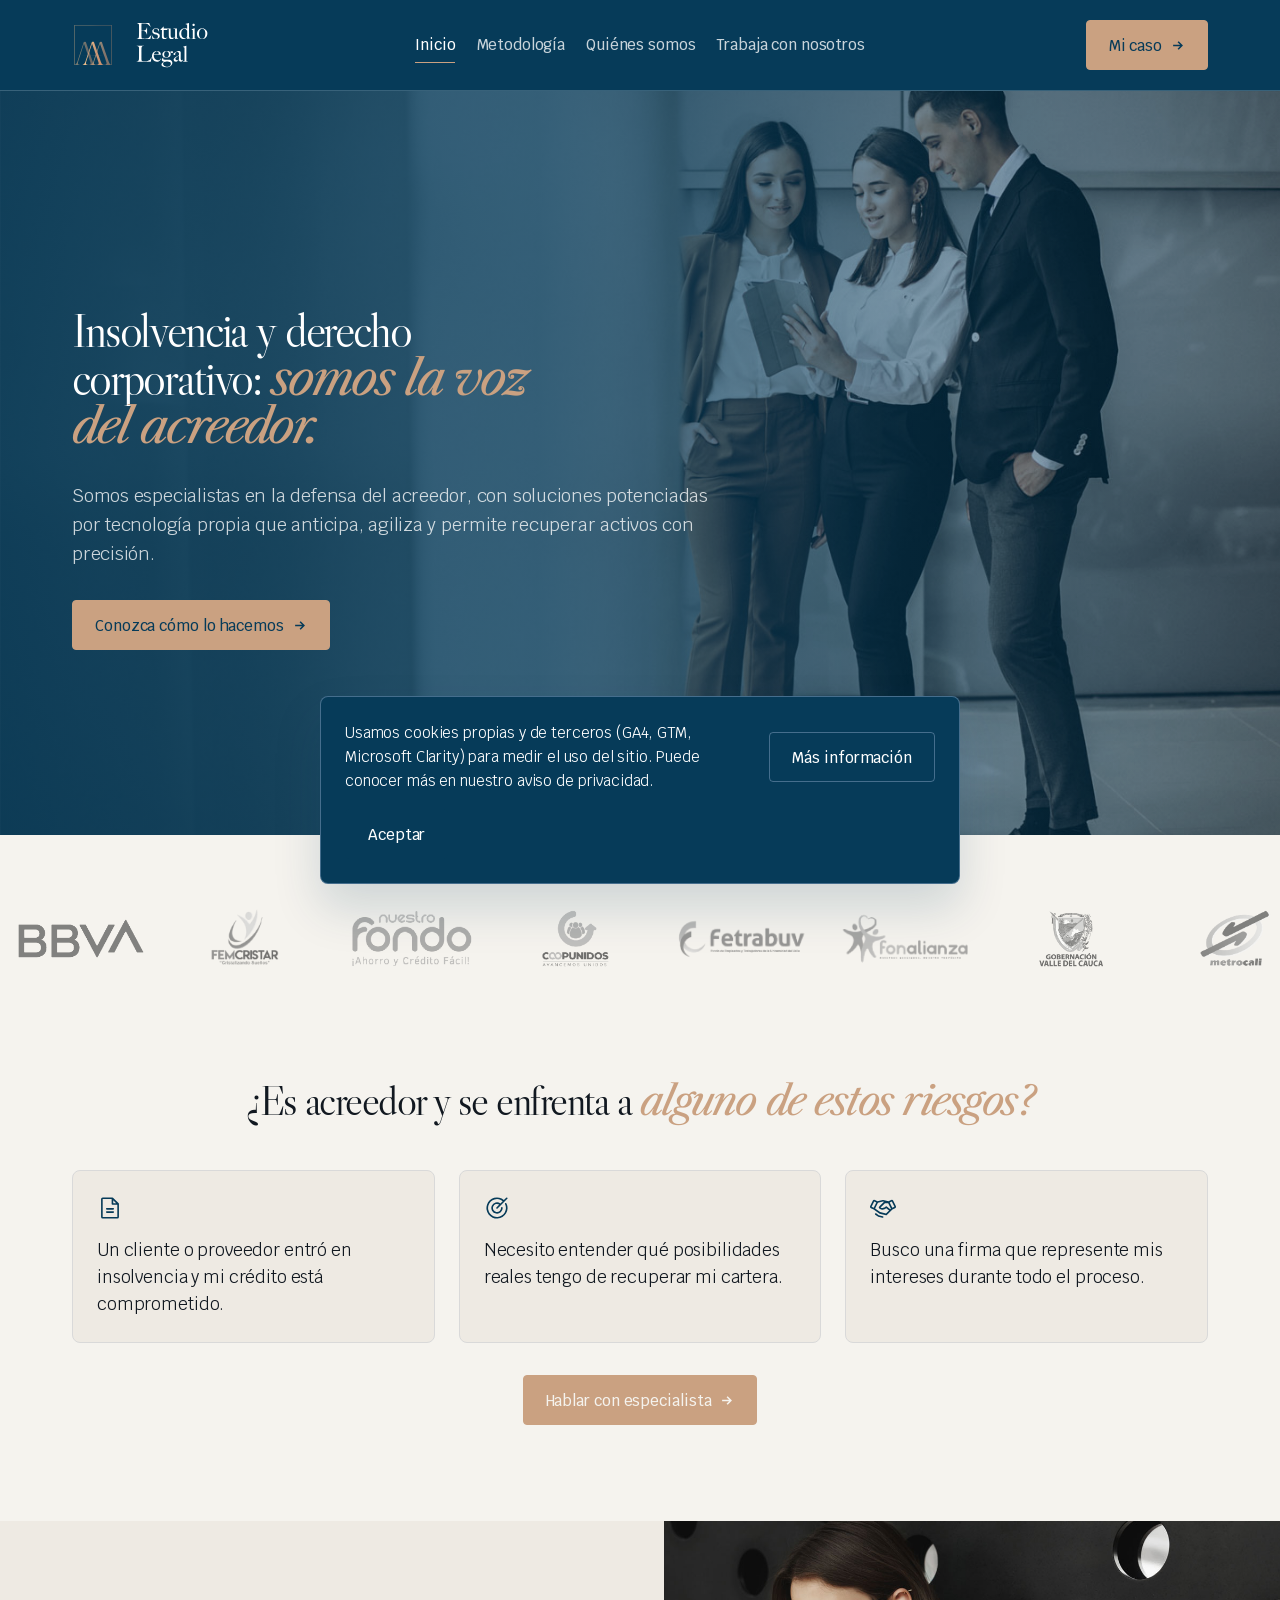
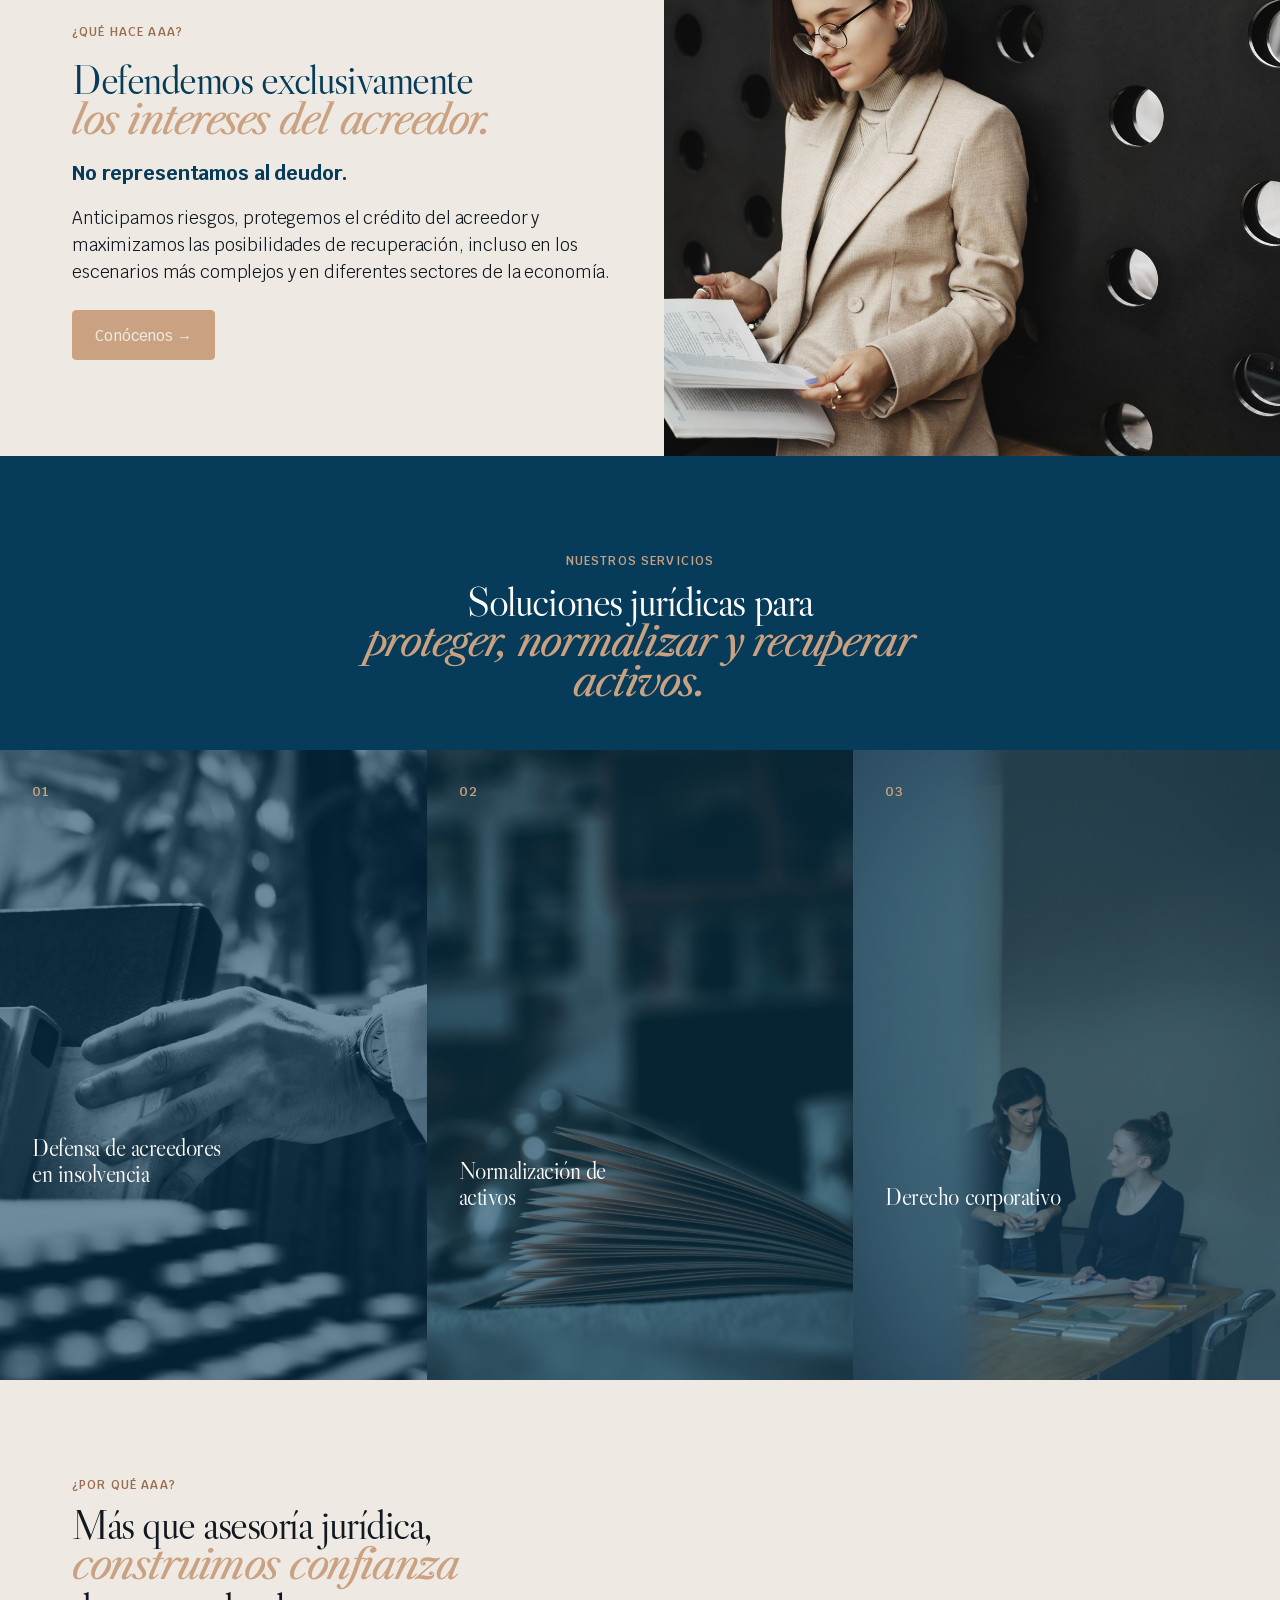
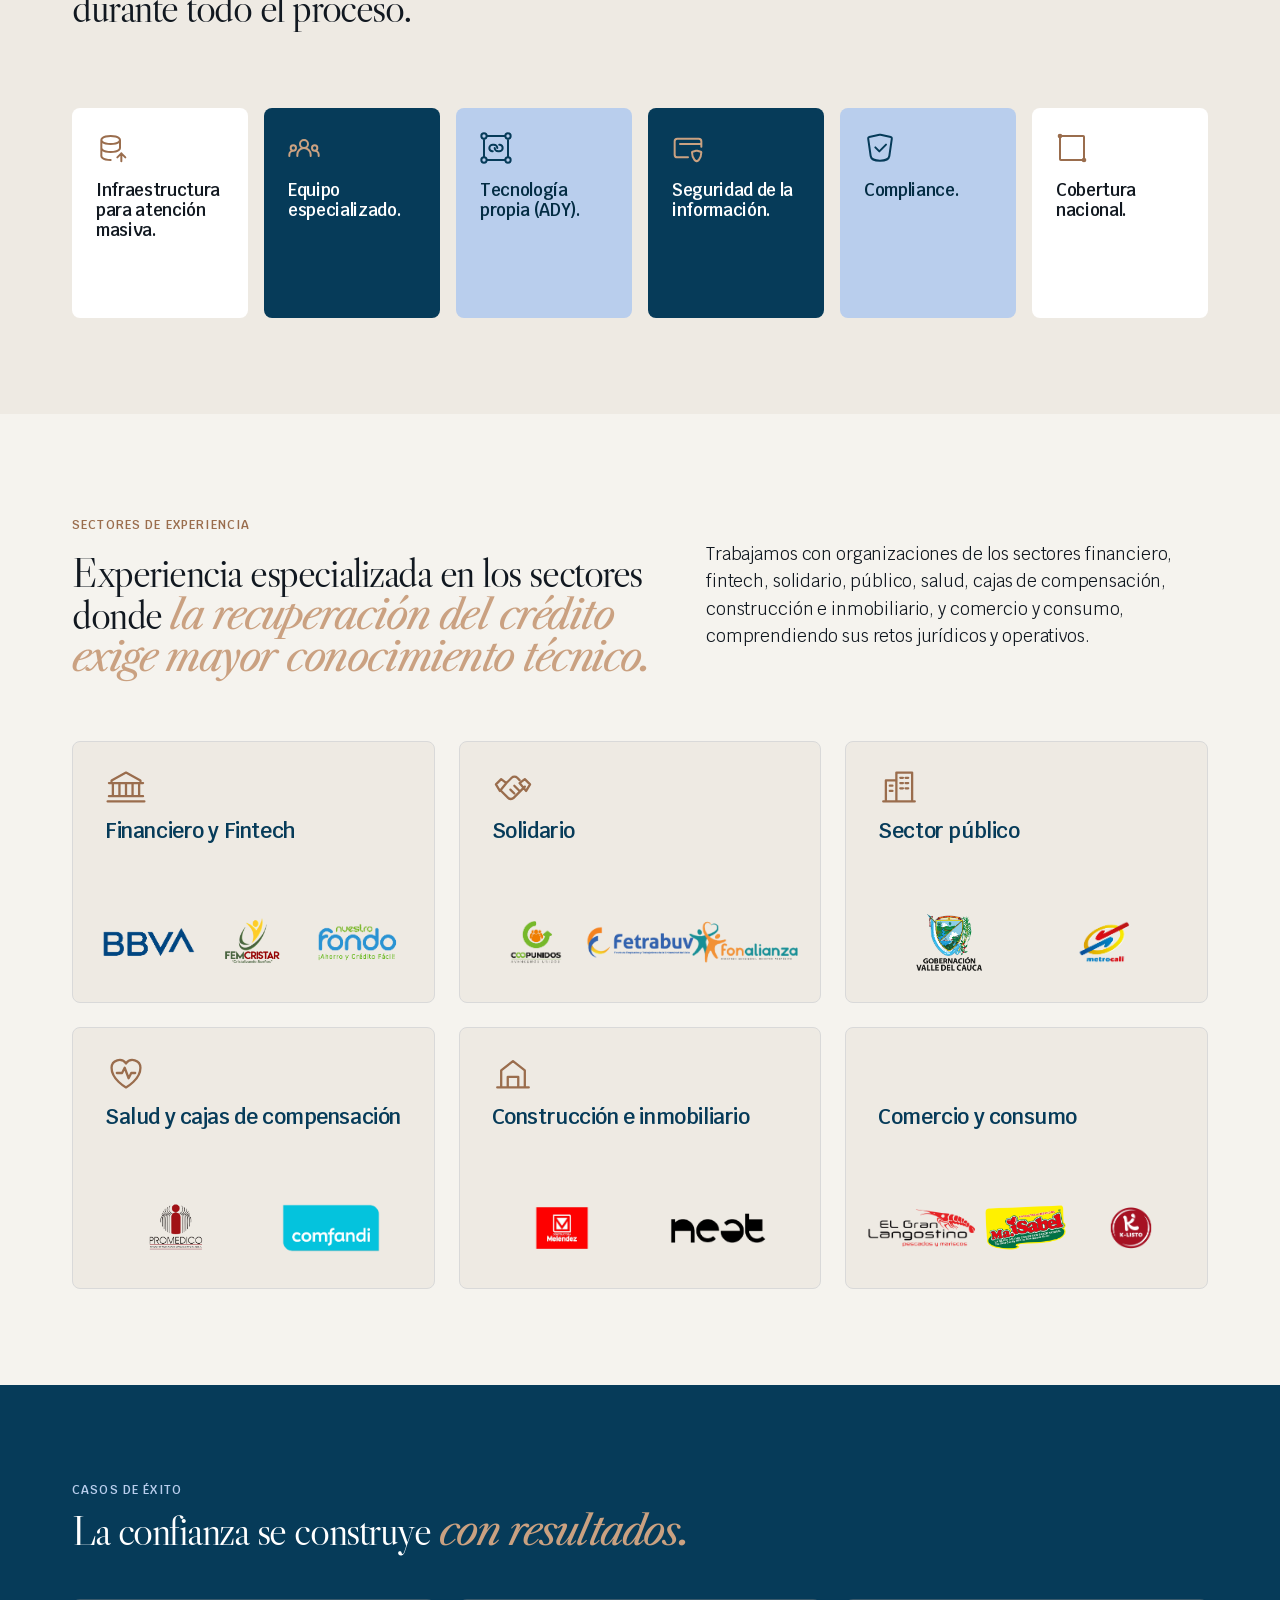
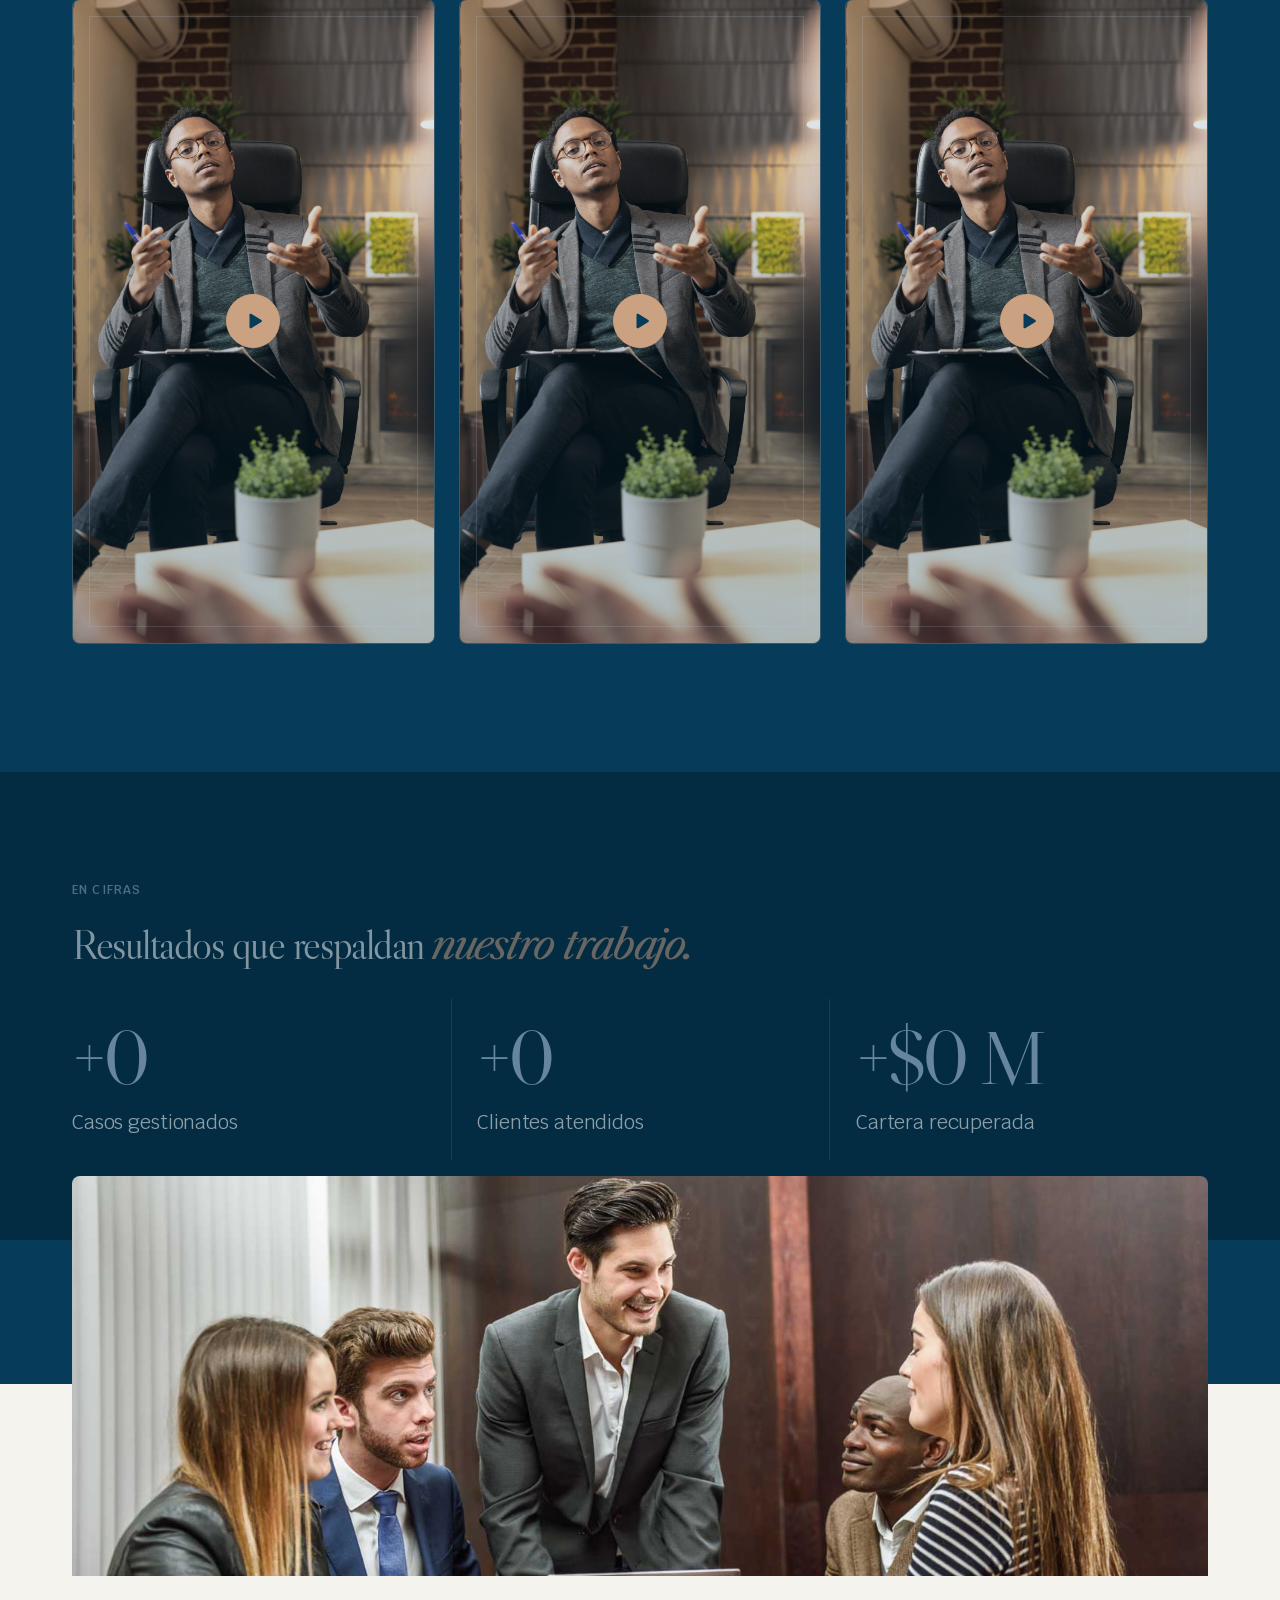
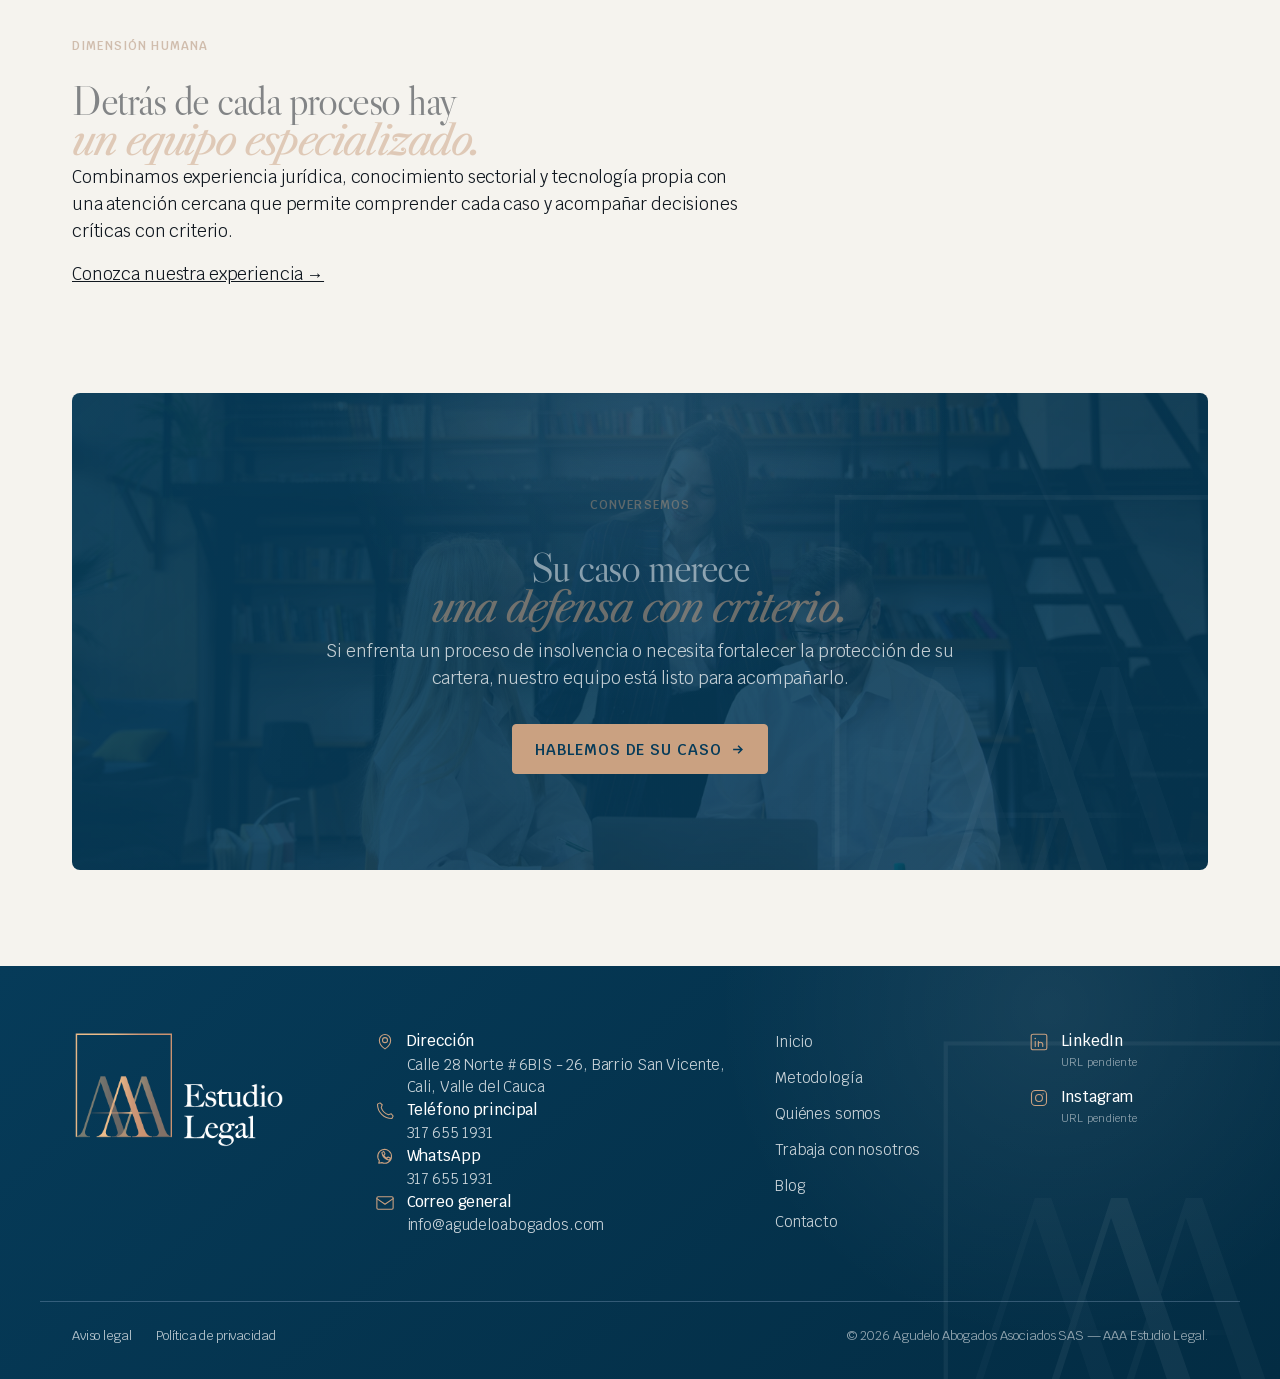
==== commit cf271342: "feat: establish approved homepage visual baseline" ====
--- a/prototype/index.html
+++ b/prototype/index.html
@@ -10,7 +10,7 @@
 <link href="https://fonts.googleapis.com/css2?family=Krub:wght@400;500;600;700&family=Libre+Caslon+Display&family=Libre+Caslon+Text:ital@1&display=swap" rel="stylesheet">
 <link rel="stylesheet" href="css/tokens.css">
 <link rel="stylesheet" href="css/base.css">
-<link rel="stylesheet" href="css/components.css">
+<link rel="stylesheet" href="css/components.css?v=20260828-why-cards-desktop">
 </head>
 <body class="home-page">
 
@@ -79,10 +79,11 @@
 <main id="contenido">
 
   <!-- 1. HERO — reconocimiento inmediato del problema -->
-  <section class="hero-immersive section" data-surface="dark" aria-label="Presentación" style="padding-bottom: 0;">
+  <section class="hero-immersive section" data-surface="dark" data-motion="hero" aria-label="Presentación" style="padding-bottom: 0;">
     <div class="hero-shell">
       <div class="hero-shell__media">
-        <img class="hero-shell__img" src="assets/img/banner-AAA-abogados.jpg" alt="Equipo de AAA Estudio Legal trabajando en sala de reuniones" data-img-id="IMG-01" fetchpriority="high">
+        <!-- Fotografía de banco temporal para validar dirección visual; no es un activo final de AAA. -->
+        <img class="hero-shell__img temp-home-photo temp-home-photo--hero" src="assets/img/temp-prototype-home-hero.jpg" alt="Imagen temporal de prototipo: tres profesionales revisando documentos" data-img-id="TEMP-HOME-HERO" data-asset-status="temporary-prototype" width="1500" height="1000" fetchpriority="high">
         <div class="hero-shell__scrim" aria-hidden="true"></div>
       </div>
       <div class="hero-shell__content">
@@ -105,12 +106,55 @@
     </div>
   </section>
 
+  <!-- Cinta de clientes: reutiliza exclusivamente los logos ya presentes en
+       Sectores de experiencia. El segundo grupo es una copia visual para dar
+       continuidad al recorrido; queda oculto a tecnologías de asistencia. -->
+  <div class="home-logo-ribbon" role="region" aria-label="Clientes de AAA Estudio Legal">
+    <p class="home-logo-ribbon__title">Empresas que ya confiaron</p>
+    <div class="home-logo-ribbon__track">
+      <div class="home-logo-ribbon__set">
+        <span class="home-logo-ribbon__item"><img src="assets/img/logo-bbva.png" alt="BBVA"></span>
+        <span class="home-logo-ribbon__item"><img src="assets/img/logo-femcristar.png" alt="Femcristar"></span>
+        <span class="home-logo-ribbon__item"><img src="assets/img/logo-nuestro-fondo.png" alt="Nuestro Fondo"></span>
+        <span class="home-logo-ribbon__item"><img src="assets/img/logo-coopunidos.png" alt="Coopunidos"></span>
+        <span class="home-logo-ribbon__item"><img src="assets/img/logo-fetrabuv.png" alt="Fetrabuv"></span>
+        <span class="home-logo-ribbon__item"><img src="assets/img/logo-fonalianza.png" alt="Fonalianza"></span>
+        <span class="home-logo-ribbon__item"><img src="assets/img/logo-gobernacion-valle-del-cauca-ribbon.png" alt="Gobernación del Valle del Cauca"></span>
+        <span class="home-logo-ribbon__item"><img src="assets/img/logo-metrocali.png" alt="MetroCali"></span>
+        <span class="home-logo-ribbon__item"><img src="assets/img/logo-promedico.png" alt="Promédico"></span>
+        <span class="home-logo-ribbon__item"><img src="assets/img/logo-comfandi.png" alt="Comfandi"></span>
+        <span class="home-logo-ribbon__item"><img src="assets/img/logo-constructora-melendez-ribbon.jpeg" alt="Constructora Meléndez"></span>
+        <span class="home-logo-ribbon__item"><img src="assets/img/logo-neat.png" alt="Neat"></span>
+        <span class="home-logo-ribbon__item"><img src="assets/img/logo-elgranlangostino.png" alt="El Gran Langostino"></span>
+        <span class="home-logo-ribbon__item"><img src="assets/img/logo-ma-isabel.png" alt="Ma. Isabel"></span>
+        <span class="home-logo-ribbon__item"><img src="assets/img/logo-k-listo.png" alt="K-Listo"></span>
+      </div>
+      <div class="home-logo-ribbon__set" aria-hidden="true">
+        <span class="home-logo-ribbon__item"><img src="assets/img/logo-bbva.png" alt=""></span>
+        <span class="home-logo-ribbon__item"><img src="assets/img/logo-femcristar.png" alt=""></span>
+        <span class="home-logo-ribbon__item"><img src="assets/img/logo-nuestro-fondo.png" alt=""></span>
+        <span class="home-logo-ribbon__item"><img src="assets/img/logo-coopunidos.png" alt=""></span>
+        <span class="home-logo-ribbon__item"><img src="assets/img/logo-fetrabuv.png" alt=""></span>
+        <span class="home-logo-ribbon__item"><img src="assets/img/logo-fonalianza.png" alt=""></span>
+        <span class="home-logo-ribbon__item"><img src="assets/img/logo-gobernacion-valle-del-cauca-ribbon.png" alt=""></span>
+        <span class="home-logo-ribbon__item"><img src="assets/img/logo-metrocali.png" alt=""></span>
+        <span class="home-logo-ribbon__item"><img src="assets/img/logo-promedico.png" alt=""></span>
+        <span class="home-logo-ribbon__item"><img src="assets/img/logo-comfandi.png" alt=""></span>
+        <span class="home-logo-ribbon__item"><img src="assets/img/logo-constructora-melendez-ribbon.jpeg" alt=""></span>
+        <span class="home-logo-ribbon__item"><img src="assets/img/logo-neat.png" alt=""></span>
+        <span class="home-logo-ribbon__item"><img src="assets/img/logo-elgranlangostino.png" alt=""></span>
+        <span class="home-logo-ribbon__item"><img src="assets/img/logo-ma-isabel.png" alt=""></span>
+        <span class="home-logo-ribbon__item"><img src="assets/img/logo-k-listo.png" alt=""></span>
+      </div>
+    </div>
+  </div>
+
   <!-- 2. SITUACIONES — el usuario reconoce su problema -->
   <section class="section" data-surface="atmosphere" aria-labelledby="situaciones-heading">
     <div class="atmosphere" aria-hidden="true"><div class="atmosphere__halo" aria-hidden="true"></div></div>
     <div class="container">
-      <div class="section-head section-head--split section-head--stacked reveal">
-        <h2 id="situaciones-heading">¿Es acreedor y se enfrenta a alguno de estos riesgos?</h2>
+      <div class="section-head section-head--split section-head--stacked" data-motion="section-title">
+        <h2 id="situaciones-heading">¿Es acreedor y se enfrenta a <span class="section-title__emphasis">alguno de estos riesgos?</span></h2>
       </div>
       <div class="grid-2 grid-2--stretch situations-grid mobile-card-carousel" role="list" tabindex="0" aria-label="Situaciones frecuentes de nuestros clientes">
         <article class="surface-solid reveal" style="padding: var(--space-8); --stagger-index:0" role="listitem">
@@ -126,58 +170,62 @@
           <p>Busco una firma que represente mis intereses durante todo el proceso.</p>
         </article>
       </div>
+      <div class="situations-cta reveal">
+        <a class="btn btn--primary" href="captacion-b2b.html">
+          Hablar con especialista
+          <svg class="btn--icon" viewBox="0 0 24 24" fill="none" stroke="currentColor" stroke-width="2.5" aria-hidden="true"><path d="M5 12h14M13 6l6 6-6 6"/></svg>
+        </a>
+      </div>
     </div>
   </section>
 
   <!-- 3. QUÉ HACE AAA — definición inequívoca del posicionamiento -->
-  <section class="section" data-surface="dark" aria-labelledby="que-hacemos-heading">
+  <section class="section home-about-summary" data-surface="light" aria-labelledby="que-hacemos-heading">
     <div class="container grid-2 what-we-do-grid">
-      <div class="reveal">
+      <div data-motion="section-title">
         <p class="eyebrow">¿Qué hace AAA?</p>
-        <h2 id="que-hacemos-heading">Defendemos exclusivamente los intereses del acreedor.</h2>
+        <h2 id="que-hacemos-heading">Defendemos exclusivamente <span class="section-title__emphasis section-title__emphasis--block">los intereses del acreedor.</span></h2>
         <p style="font-size: var(--text-md);"><strong>No representamos al deudor.</strong></p>
         <p>Anticipamos riesgos, protegemos el crédito del acreedor y maximizamos las posibilidades de recuperación, incluso en los escenarios más complejos y en diferentes sectores de la economía.</p>
-      </div>
-      <div class="media-placeholder what-we-do-visual reveal" role="img" aria-label="Espacio reservado para una ilustración del proceso de intervención de AAA">
-        <span class="media-placeholder__label">Ilustración del proceso — pendiente de definición</span>
-      </div>
+        <p class="home-about-summary__action"><a class="btn btn--primary" href="nuestro-equipo.html">Conócenos →</a></p>
+      </div>
+      <img class="what-we-do-visual temp-home-photo temp-home-photo--about reveal" src="assets/img/temp-prototype-home-que-hace-aaa.jpg" alt="Imagen temporal de prototipo: profesional revisando documentos" data-img-id="TEMP-HOME-ABOUT" data-asset-status="temporary-prototype" width="1500" height="1000" loading="lazy" decoding="async">
     </div>
   </section>
 
   <!-- 4. CÓMO INTERVENIMOS — los tres macroservicios aprobados por D24 -->
   <section class="section" data-surface="light" aria-labelledby="servicios-home-heading">
     <div class="container">
-      <div class="section-head section-head--split section-head--stacked reveal">
-        <p class="eyebrow">Cómo intervenimos</p>
-        <h2 id="servicios-home-heading">Soluciones jurídicas para proteger, normalizar y recuperar activos</h2>
-      </div>
-      <div class="focus-mosaic" aria-labelledby="servicios-home-heading">
-        <article class="surface-visual reveal" style="--stagger-index:0" data-img-id="IMG-08">
-          <div class="media-placeholder" role="img" aria-label="Espacio reservado para fotografía o recurso visual de Defensa de acreedores en insolvencia (IMG-08) — ver IMAGE-BRIEF.md"></div>
+      <div class="section-head section-head--split section-head--stacked" data-motion="section-title">
+        <p class="eyebrow">Nuestros servicios</p>
+        <h2 id="servicios-home-heading">Soluciones jurídicas para <span class="section-title__emphasis section-title__emphasis--block">proteger, normalizar y recuperar activos.</span></h2>
+      </div>
+      <div class="focus-mosaic" data-motion="service-panels" aria-labelledby="servicios-home-heading">
+        <a class="surface-visual" style="--stagger-index:0" data-img-id="TEMP-HOME-SERVICE-CREDITORS" data-original-img-id="IMG-08" href="servicios.html#proceso-heading">
+          <img class="media-placeholder temp-home-photo temp-home-photo--service-creditors" src="assets/img/temp-prototype-home-servicio-acreedores.jpg" alt="" data-asset-status="temporary-prototype" width="1500" height="1001" loading="lazy" decoding="async">
           <div class="surface-visual__caption">
             <span class="focus-card__index">01</span>
             <h3>Defensa de acreedores en insolvencia</h3>
             <p>Protegemos los derechos del acreedor durante procesos de insolvencia empresarial y de persona natural.</p>
           </div>
-        </article>
-        <article class="surface-visual reveal" style="--stagger-index:1" data-img-id="IMG-02">
-          <div class="media-placeholder" role="img" aria-label="Espacio reservado para fotografía o recurso visual de Normalización de activos (IMG-02) — ver IMAGE-BRIEF.md"></div>
+        </a>
+        <a class="surface-visual" style="--stagger-index:1" data-img-id="TEMP-HOME-SERVICE-ASSETS" data-original-img-id="IMG-02" href="servicios.html#proceso-heading">
+          <img class="media-placeholder temp-home-photo temp-home-photo--service-assets" src="assets/img/temp-prototype-home-servicio-normalizacion.jpg" alt="" data-asset-status="temporary-prototype" width="1500" height="2250" loading="lazy" decoding="async">
           <div class="surface-visual__caption">
             <span class="focus-card__index">02</span>
             <h3>Normalización de activos</h3>
             <p>Diseñamos estrategias jurídicas para proteger y recuperar activos.</p>
           </div>
-        </article>
-        <article class="surface-visual reveal" style="--stagger-index:2" data-img-id="IMG-10">
-          <div class="media-placeholder" role="img" aria-label="Espacio reservado para fotografía o recurso visual de Derecho corporativo (IMG-10) — ver IMAGE-BRIEF.md"></div>
+        </a>
+        <a class="surface-visual" style="--stagger-index:2" data-img-id="TEMP-HOME-SERVICE-CORPORATE" data-original-img-id="IMG-10" href="servicios.html#proceso-heading">
+          <img class="media-placeholder temp-home-photo temp-home-photo--service-corporate" src="assets/img/temp-prototype-home-servicio-corporativo.jpg" alt="" data-asset-status="temporary-prototype" width="2000" height="2997" loading="lazy" decoding="async">
           <div class="surface-visual__caption">
             <span class="focus-card__index">03</span>
             <h3>Derecho corporativo</h3>
             <p>Acompañamos decisiones jurídicas que fortalecen la continuidad y estabilidad empresarial.</p>
           </div>
-        </article>
-      </div>
-      <p class="reveal" style="margin-top: var(--space-8);"><a class="btn btn--ghost" href="servicios.html">Conocer nuestros servicios →</a></p>
+        </a>
+      </div>
     </div>
   </section>
 
@@ -185,9 +233,9 @@
   <section class="section" data-surface="atmosphere" aria-labelledby="confianza-heading">
     <div class="atmosphere" aria-hidden="true"><div class="atmosphere__halo" aria-hidden="true"></div></div>
     <div class="container">
-      <div class="section-head section-head--split section-head--stacked reveal">
+      <div class="section-head section-head--split section-head--stacked" data-motion="section-title">
         <p class="eyebrow">¿Por qué AAA?</p>
-        <h2 id="confianza-heading">Más que asesoría jurídica, construimos confianza durante todo el proceso.</h2>
+        <h2 id="confianza-heading"><span class="section-title__line">Más que asesoría jurídica,</span><span class="section-title__emphasis section-title__emphasis--block">construimos confianza</span><span class="section-title__line">durante todo el proceso.</span></h2>
       </div>
       <!-- D51 (2026-08-20): reorden completo a pedido del Owner (izq→der: Infraestructura,
            Equipo, Tecnología, Seguridad, Compliance, Cobertura) — de 5 a 6 tarjetas.
@@ -198,13 +246,24 @@
            nuevo es "Infraestructura para atención masiva" (texto acordado con el Owner,
            ver PROJECT.md D51) — ícono de rack/servidores, ya que no había ninguno
            existente que representara infraestructura+capacidad de atención. -->
-      <div class="focus-grid mobile-card-carousel" role="list" tabindex="0" aria-label="Razones para confiar en AAA Estudio Legal">
-        <div class="surface-solid reveal" style="padding: var(--space-6); --stagger-index:0" role="listitem"><svg class="focus-card__icon" viewBox="0 0 256 256" fill="none" stroke="currentColor" stroke-width="14" stroke-linecap="round" stroke-linejoin="round" aria-hidden="true"><rect x="48" y="40" width="160" height="48" rx="10"/><rect x="48" y="104" width="160" height="48" rx="10"/><rect x="48" y="168" width="160" height="48" rx="10"/><circle cx="176" cy="64" r="6" fill="currentColor" stroke="none"/><circle cx="176" cy="128" r="6" fill="currentColor" stroke="none"/><circle cx="176" cy="192" r="6" fill="currentColor" stroke="none"/></svg><h3>Infraestructura para atención masiva.</h3></div>
-        <div class="surface-solid reveal" style="padding: var(--space-6); --stagger-index:1" role="listitem"><svg class="focus-card__icon" viewBox="0 0 256 256" fill="none" stroke="currentColor" stroke-width="14" stroke-linecap="round" stroke-linejoin="round" aria-hidden="true"><circle cx="96" cy="88" r="32"/><circle cx="176" cy="104" r="24"/><path d="M32 208a64 64 0 0 1 128 0M152 152a52 52 0 0 1 72 48"/></svg><h3>Equipo especializado.</h3></div>
-        <div class="surface-solid reveal" style="padding: var(--space-6); --stagger-index:2" role="listitem"><svg class="focus-card__icon" viewBox="0 0 256 256" fill="none" stroke="currentColor" stroke-width="14" stroke-linecap="round" stroke-linejoin="round" aria-hidden="true"><rect x="72" y="24" width="112" height="208" rx="18"/><path d="M104 56h48M112 200h32M40 96h32M184 96h32M40 136h32M184 136h32"/><circle cx="40" cy="96" r="6" fill="currentColor" stroke="none"/><circle cx="216" cy="96" r="6" fill="currentColor" stroke="none"/><circle cx="40" cy="136" r="6" fill="currentColor" stroke="none"/><circle cx="216" cy="136" r="6" fill="currentColor" stroke="none"/></svg><h3>Tecnología propia (ADY).</h3></div>
-        <div class="surface-solid reveal" style="padding: var(--space-6); --stagger-index:3" role="listitem"><svg class="focus-card__icon" viewBox="0 0 256 256" fill="none" stroke="currentColor" stroke-width="14" stroke-linecap="round" stroke-linejoin="round" aria-hidden="true"><rect x="48" y="104" width="160" height="120" rx="16"/><path d="M80 104V72a48 48 0 0 1 96 0v32"/><circle cx="128" cy="160" r="12"/><path d="M128 172v20"/></svg><h3>Seguridad de la información.</h3></div>
-        <div class="surface-solid reveal" style="padding: var(--space-6); --stagger-index:4" role="listitem"><svg class="focus-card__icon" viewBox="0 0 256 256" fill="none" stroke="currentColor" stroke-width="14" stroke-linecap="round" stroke-linejoin="round" aria-hidden="true"><path d="M128 24 40 56v64c0 61 37 96 88 112 51-16 88-51 88-112V56Z"/><path d="m88 128 24 24 56-56"/></svg><h3>Compliance.</h3></div>
-        <div class="surface-solid reveal" style="padding: var(--space-6); --stagger-index:5" role="listitem"><svg class="focus-card__icon" viewBox="0 0 256 256" fill="none" stroke="currentColor" stroke-width="14" stroke-linecap="round" stroke-linejoin="round" aria-hidden="true"><circle cx="128" cy="112" r="28"/><path d="M192 112c0 56-64 104-64 104S64 168 64 112a64 64 0 0 1 128 0Z"/><path d="M32 72h24M200 72h24M40 176h32M184 176h32"/><circle cx="24" cy="72" r="6" fill="currentColor" stroke="none"/><circle cx="232" cy="72" r="6" fill="currentColor" stroke="none"/><circle cx="32" cy="176" r="6" fill="currentColor" stroke="none"/><circle cx="224" cy="176" r="6" fill="currentColor" stroke="none"/></svg><h3>Cobertura nacional.</h3></div>
+      <div class="focus-grid mobile-card-carousel why-carousel" id="why-aaa-carousel" data-why-carousel role="list" tabindex="0" aria-label="Razones para confiar en AAA Estudio Legal">
+        <div class="surface-solid reveal" style="padding: var(--space-6); --stagger-index:0" role="listitem"><span class="focus-card__icon" aria-hidden="true"><svg viewBox="0 0 24 24" fill="none"><path d="M4 6V12C4 12 4 15 11 15C18 15 18 12 18 12V6M11 3C18 3 18 6 18 6C18 6 18 9 11 9C4 9 4 6 4 6C4 6 4 3 11 3ZM11 21C4 21 4 18 4 18V12M19 22V16M19 16L22 19M19 16L16 19"/></svg></span><h3>Infraestructura para atención masiva.</h3></div>
+        <div class="surface-solid reveal" style="padding: var(--space-6); --stagger-index:1" role="listitem"><span class="focus-card__icon" aria-hidden="true"><svg viewBox="0 0 24 24" fill="none"><path d="M7 18V17C7 14.2386 9.23858 12 12 12C14.7614 12 17 14.2386 17 17V18M1 18V17C1 15.3431 2.34315 14 4 14M23 18V17C23 15.3431 21.6569 14 20 14M12 12C13.6569 12 15 10.6569 15 9C15 7.34315 13.6569 6 12 6C10.3431 6 9 7.34315 9 9C9 10.6569 10.3431 12 12 12ZM4 14C5.10457 14 6 13.1046 6 12C6 10.8954 5.10457 10 4 10C2.89543 10 2 10.8954 2 12C2 13.1046 2.89543 14 4 14ZM20 14C21.1046 14 22 13.1046 22 12C22 10.8954 21.1046 10 20 10C18.8954 10 18 10.8954 18 12C18 13.1046 18.8954 14 20 14Z"/></svg></span><h3>Equipo especializado.</h3></div>
+        <div class="surface-solid reveal" style="padding: var(--space-6); --stagger-index:2" role="listitem"><span class="focus-card__icon" aria-hidden="true"><svg viewBox="0 0 24 24" fill="none"><path d="M3 23C1.89543 23 1 22.1046 1 21C1 19.8954 1.89543 19 3 19C4.10457 19 5 19.8954 5 21C5 22.1046 4.10457 23 3 23ZM21 23C19.8954 23 19 22.1046 19 21C19 19.8954 19.8954 19 21 19C22.1046 19 23 19.8954 23 21C23 22.1046 22.1046 23 21 23ZM3 5C1.89543 5 1 4.10457 1 3C1 1.89543 1.89543 1 3 1C4.10457 1 5 1.89543 5 3C5 4.10457 4.10457 5 3 5ZM21 5C19.8954 5 19 4.10457 19 3C19 1.89543 19.8954 1 21 1C22.1046 1 23 1.89543 23 3C23 4.10457 22.1046 5 21 5ZM13 12.0002C13 10.7536 11.8415 9.5 10.4285 9.5H9.5715C8.1515 9.5 7 10.6196 7 12.0002C7 13.1898 7.855 14.1853 9 14.438C9.18769 14.4793 9.37932 14.5001 9.5715 14.5M11 12.0003C11 13.2464 12.1585 14.5 13.5715 14.5H14.4285C15.8485 14.5 17 13.3809 17 12.0003C17 10.8102 16.145 9.81416 15 9.56203C14.8123 9.5207 14.6207 9.4999 14.4285 9.5M21 19V5M3 19V5M5 3H19M5 21H19"/></svg></span><h3>Tecnología propia (ADY).</h3></div>
+        <div class="surface-solid reveal" style="padding: var(--space-6); --stagger-index:3" role="listitem"><span class="focus-card__icon" aria-hidden="true"><svg viewBox="0 0 24 24" fill="none"><path d="M22 9V7C22 5.89543 21.1046 5 20 5H4C2.89543 5 2 5.89543 2 7V17C2 18.1046 2.89543 19 4 19H12M22 9H6M22 9V11M18.9923 14.125L21.5477 14.774C21.8137 14.8416 22.0013 15.0833 21.9931 15.3576C21.8214 21.1159 18.5 22 18.5 22C18.5 22 15.1786 21.1159 15.0069 15.3576C14.9987 15.0833 15.1863 14.8416 15.4523 14.774L18.0077 14.125C18.3308 14.043 18.6692 14.043 18.9923 14.125Z"/></svg></span><h3>Seguridad de la información.</h3></div>
+        <div class="surface-solid reveal" style="padding: var(--space-6); --stagger-index:4" role="listitem"><span class="focus-card__icon" aria-hidden="true"><svg viewBox="0 0 24 24" fill="none"><path d="M8.5 11.5L11.5 14.5L16.5 9.5M5 18L3.13036 4.91253C3.05646 4.39524 3.39389 3.91247 3.90398 3.79912L11.5661 2.09641C11.8519 2.03291 12.1481 2.03291 12.4339 2.09641L20.096 3.79912C20.6061 3.91247 20.9435 4.39524 20.8696 4.91252L19 18C18.9293 18.495 18.5 21.5 12 21.5C5.5 21.5 5.07071 18.495 5 18Z"/></svg></span><h3>Compliance.</h3></div>
+        <div class="surface-solid reveal" style="padding: var(--space-6); --stagger-index:5" role="listitem"><span class="focus-card__icon" aria-hidden="true"><svg viewBox="0 0 24 24" fill="none"><path d="M3 20.4V3.6C3 3.26863 3.26863 3 3.6 3H20.4C20.7314 3 21 3.26863 21 3.6V20.4C21 20.7314 20.7314 21 20.4 21H3.6C3.26863 21 3 20.7314 3 20.4ZM3 4C3.55228 4 4 3.55228 4 3C4 2.44772 3.55228 2 3 2C2.44772 2 2 2.44772 2 3C2 3.55228 2.44772 4 3 4ZM21 22C21.5523 22 22 21.5523 22 21C22 20.4477 21.5523 20 21 20C20.4477 20 20 20.4477 20 21C20 21.5523 20.4477 22 21 22Z"/></svg></span><h3>Cobertura nacional.</h3></div>
+      </div>
+      <div class="why-carousel__controls" data-why-carousel-controls aria-label="Navegación del carrusel ¿Por qué AAA?">
+        <p class="why-carousel__status" aria-live="polite"><span data-why-carousel-current>1</span> de <span data-why-carousel-total>3</span></p>
+        <div class="why-carousel__actions">
+          <button class="why-carousel__arrow" type="button" data-why-carousel-prev aria-controls="why-aaa-carousel" aria-label="Ver las dos razones anteriores" disabled>
+            <svg viewBox="0 0 24 24" fill="none" stroke="currentColor" stroke-width="1.75" stroke-linecap="round" stroke-linejoin="round" aria-hidden="true"><path d="m15 18-6-6 6-6"/></svg>
+          </button>
+          <button class="why-carousel__arrow" type="button" data-why-carousel-next aria-controls="why-aaa-carousel" aria-label="Ver las dos razones siguientes">
+            <svg viewBox="0 0 24 24" fill="none" stroke="currentColor" stroke-width="1.75" stroke-linecap="round" stroke-linejoin="round" aria-hidden="true"><path d="m9 18 6-6-6-6"/></svg>
+          </button>
+        </div>
       </div>
     </div>
   </section>
@@ -212,14 +271,13 @@
   <!-- 6. SECTORES — experiencia multisectorial, sin lectura geográfica. Reubicada
        antes de Casos de éxito (D35, 2026-08-20, pedido del Owner). -->
   <section class="section sector-experience" data-surface="light" aria-labelledby="sectores-heading">
-    <div class="container sector-experience__header reveal">
+    <div class="container sector-experience__header" data-motion="section-title">
       <div>
         <p class="eyebrow">Sectores de experiencia</p>
-        <h2 id="sectores-heading">Experiencia especializada en los sectores donde la recuperación del crédito exige mayor conocimiento técnico.</h2>
+        <h2 id="sectores-heading">Experiencia especializada en los sectores donde <span class="section-title__emphasis">la recuperación del crédito exige mayor conocimiento técnico.</span></h2>
       </div>
       <div class="sector-experience__intro">
         <p>Trabajamos con organizaciones de los sectores financiero, fintech, solidario, público, salud, cajas de compensación, construcción e inmobiliario, y comercio y consumo, comprendiendo sus retos jurídicos y operativos.</p>
-        <a class="sector-experience__cta" href="proximamente.html">Ver nuestra experiencia →</a>
       </div>
     </div>
 
@@ -293,7 +351,7 @@
           <span class="sector-card__name">Sector público</span>
         </div>
         <div class="sector-card__logos" aria-label="Logos de clientes de AAA Estudio Legal del Sector público">
-          <span class="sector-card__logo"><img src="assets/img/logo-gobernacion-valle-del-cauca.png" alt="Logo de la Gobernación del Valle del Cauca" loading="lazy"></span>
+          <span class="sector-card__logo"><img src="assets/img/logo-gobernacion-valle-del-cauca-ribbon.png" alt="Logo de la Gobernación del Valle del Cauca" loading="lazy"></span>
           <span class="sector-card__logo"><img src="assets/img/logo-metrocali.png" alt="Logo de MetroCali" loading="lazy"></span>
         </div>
       </article>
@@ -319,7 +377,7 @@
       </article>
       <article class="sector-card" role="listitem">
         <div class="sector-card__header">
-          <svg class="sector-card__icon" viewBox="0 0 256 256" fill="none" stroke="currentColor" stroke-width="14" stroke-linecap="round" stroke-linejoin="round" aria-hidden="true"><path d="M64 96V72a64 64 0 0 1 128 0v24M40 96h176l-16 128H56L40 96Z"/></svg>
+          <span class="sector-card__icon icon-mask" style="--icon-mask: url('assets/img/icon-comercio-consumo.svg')" aria-hidden="true"></span>
           <span class="sector-card__name">Comercio y consumo</span>
         </div>
         <div class="sector-card__logos" aria-label="Logos de clientes de AAA Estudio Legal del sector Comercio y consumo">
@@ -329,6 +387,43 @@
         </div>
       </article>
     </div>
+    </div>
+  </section>
+
+  <!-- 7. CASOS DE ÉXITO — estructura real, contenido pendiente del cliente. Reubicada
+       después de Sectores (D35, 2026-08-20, pedido del Owner). -->
+  <section class="section" data-surface="dark" aria-labelledby="casos-heading">
+    <div class="container">
+      <div class="section-head section-head--split section-head--stacked" data-motion="section-title">
+        <p class="eyebrow">Casos de éxito</p>
+        <h2 id="casos-heading">La confianza se construye <span class="section-title__emphasis">con resultados.</span></h2>
+      </div>
+      <div class="case-video-grid mobile-card-carousel" role="list" tabindex="0" aria-label="Casos de éxito audiovisuales pendientes de contenido">
+        <article class="case-video reveal" style="--stagger-index:0" role="listitem">
+          <div class="case-video__frame">
+            <img class="case-video__preview temp-home-photo" src="assets/img/temp-prototype-home-case-preview.jpg" alt="" data-asset-status="temporary-prototype" width="1500" height="2250" loading="lazy" decoding="async">
+            <button class="case-video__play" type="button" disabled aria-label="Caso 1: video pendiente de entrega por el cliente">
+              <svg viewBox="0 0 256 256" aria-hidden="true"><path d="M240,128a15.74,15.74,0,0,1-7.9,13.66l-144,88A16,16,0,0,1,64,216V40A16,16,0,0,1,88.1,26.34l144,88A15.74,15.74,0,0,1,240,128Z"/></svg>
+            </button>
+          </div>
+        </article>
+        <article class="case-video reveal" style="--stagger-index:1" role="listitem">
+          <div class="case-video__frame">
+            <img class="case-video__preview temp-home-photo" src="assets/img/temp-prototype-home-case-preview.jpg" alt="" data-asset-status="temporary-prototype" width="1500" height="2250" loading="lazy" decoding="async">
+            <button class="case-video__play" type="button" disabled aria-label="Caso 2: video pendiente de entrega por el cliente">
+              <svg viewBox="0 0 256 256" aria-hidden="true"><path d="M240,128a15.74,15.74,0,0,1-7.9,13.66l-144,88A16,16,0,0,1,64,216V40A16,16,0,0,1,88.1,26.34l144,88A15.74,15.74,0,0,1,240,128Z"/></svg>
+            </button>
+          </div>
+        </article>
+        <article class="case-video reveal" style="--stagger-index:2" role="listitem">
+          <div class="case-video__frame">
+            <img class="case-video__preview temp-home-photo" src="assets/img/temp-prototype-home-case-preview.jpg" alt="" data-asset-status="temporary-prototype" width="1500" height="2250" loading="lazy" decoding="async">
+            <button class="case-video__play" type="button" disabled aria-label="Caso 3: video pendiente de entrega por el cliente">
+              <svg viewBox="0 0 256 256" aria-hidden="true"><path d="M240,128a15.74,15.74,0,0,1-7.9,13.66l-144,88A16,16,0,0,1,64,216V40A16,16,0,0,1,88.1,26.34l144,88A15.74,15.74,0,0,1,240,128Z"/></svg>
+            </button>
+          </div>
+        </article>
+      </div>
     </div>
   </section>
 
@@ -337,71 +432,31 @@
        los números de esa referencia son de otra empresa y no se copian). AAA no tiene
        todavía cifras propias aprobadas para casos gestionados / clientes / cartera
        recuperada, así que los tres valores son placeholders. El mecanismo de conteo
-       (`data-count-to`, ver js/main.js) ya queda listo: cuando el Owner entregue las
+       (`data-count-to`, ver js/home-motion.js) ya queda listo: cuando el Owner entregue las
        cifras reales, basta reemplazar `data-count-to`/el texto para que la animación
        funcione igual sobre el dato real.
-       D66 (2026-08-21): a pedido explícito del Owner (confirmado que entiende que los
-       3 valores siguen siendo de ejemplo, sin dato real aprobado — ver Decisiones) se
-       quita la leyenda visible "Cifra de ejemplo — pendiente de dato aprobado por el
-       cliente" que estaba bajo cada número desde D41, y se agrega un ícono por
-       tarjeta, encima del número, relacionado con lo que mide (casos/documentos,
-       personas, cartera/crecimiento). -->
-  <section class="section stats-counter" data-surface="dark" aria-labelledby="cifras-heading">
-    <div class="container">
-      <div class="section-head reveal">
+       Los tres valores siguen siendo de ejemplo, sin dato real aprobado — ver
+       Decisiones. La presentación actual elimina iconos y contenedores individuales
+       para tratar las métricas como una declaración editorial abierta. -->
+  <section class="section stats-counter" data-surface="dark" data-motion="stats" aria-labelledby="cifras-heading">
+    <div class="container">
+      <div class="section-head" data-motion="section-title">
         <p class="eyebrow">En cifras</p>
-        <h2 id="cifras-heading">Resultados que respaldan nuestro trabajo.</h2>
-      </div>
-      <div class="stats-grid reveal" role="list" aria-label="Cifras de AAA Estudio Legal">
+        <h2 id="cifras-heading">Resultados que respaldan <span class="section-title__emphasis">nuestro trabajo.</span></h2>
+      </div>
+      <div class="stats-grid" role="list" aria-label="Cifras de AAA Estudio Legal">
         <div class="stat-card" role="listitem">
-          <svg class="stat-card__icon" viewBox="0 0 256 256" fill="none" stroke="currentColor" stroke-width="14" stroke-linecap="round" stroke-linejoin="round" aria-hidden="true"><path d="M32 96V72a16 16 0 0 1 16-16h48l24 24h88a16 16 0 0 1 16 16v104a16 16 0 0 1-16 16H48a16 16 0 0 1-16-16Z"/></svg>
-          <p class="stat-card__number" data-count-to="100" aria-hidden="true">0</p>
+          <p class="stat-card__number" data-count-to="100" data-count-prefix="+">+100</p>
           <p class="stat-card__label">Casos gestionados</p>
         </div>
         <div class="stat-card" role="listitem">
-          <svg class="stat-card__icon" viewBox="0 0 256 256" fill="none" stroke="currentColor" stroke-width="14" stroke-linecap="round" stroke-linejoin="round" aria-hidden="true"><circle cx="128" cy="84" r="44"/><path d="M40 216c0-56 40-88 88-88s88 32 88 88"/></svg>
-          <p class="stat-card__number" data-count-to="50" aria-hidden="true">0</p>
+          <p class="stat-card__number" data-count-to="50" data-count-prefix="+">+50</p>
           <p class="stat-card__label">Clientes atendidos</p>
         </div>
         <div class="stat-card" role="listitem">
-          <svg class="stat-card__icon" viewBox="0 0 256 256" fill="none" stroke="currentColor" stroke-width="14" stroke-linecap="round" stroke-linejoin="round" aria-hidden="true"><path d="M32 176l64-64 40 40 88-88"/><path d="M184 64h40v40"/></svg>
-          <p class="stat-card__number" data-count-to="100" data-count-prefix="$" data-count-suffix=" M" aria-hidden="true">$0 M</p>
+          <p class="stat-card__number" data-count-to="100" data-count-prefix="+$" data-count-suffix=" M">+$100 M</p>
           <p class="stat-card__label">Cartera recuperada</p>
         </div>
-      </div>
-    </div>
-  </section>
-
-  <!-- 7. CASOS DE ÉXITO — estructura real, contenido pendiente del cliente. Reubicada
-       después de Sectores (D35, 2026-08-20, pedido del Owner). -->
-  <section class="section" data-surface="dark" aria-labelledby="casos-heading">
-    <div class="container">
-      <div class="section-head section-head--split section-head--stacked reveal">
-        <p class="eyebrow">Casos de éxito</p>
-        <h2 id="casos-heading">La confianza se construye con resultados.</h2>
-      </div>
-      <div class="case-video-grid mobile-card-carousel" role="list" tabindex="0" aria-label="Casos de éxito audiovisuales pendientes de contenido">
-        <article class="case-video reveal" style="--stagger-index:0" role="listitem">
-          <div class="case-video__frame">
-            <button class="case-video__play" type="button" disabled aria-label="Caso 1: video pendiente de entrega por el cliente">
-              <svg viewBox="0 0 256 256" aria-hidden="true"><path d="M240,128a15.74,15.74,0,0,1-7.9,13.66l-144,88A16,16,0,0,1,64,216V40A16,16,0,0,1,88.1,26.34l144,88A15.74,15.74,0,0,1,240,128Z"/></svg>
-            </button>
-          </div>
-        </article>
-        <article class="case-video reveal" style="--stagger-index:1" role="listitem">
-          <div class="case-video__frame">
-            <button class="case-video__play" type="button" disabled aria-label="Caso 2: video pendiente de entrega por el cliente">
-              <svg viewBox="0 0 256 256" aria-hidden="true"><path d="M240,128a15.74,15.74,0,0,1-7.9,13.66l-144,88A16,16,0,0,1,64,216V40A16,16,0,0,1,88.1,26.34l144,88A15.74,15.74,0,0,1,240,128Z"/></svg>
-            </button>
-          </div>
-        </article>
-        <article class="case-video reveal" style="--stagger-index:2" role="listitem">
-          <div class="case-video__frame">
-            <button class="case-video__play" type="button" disabled aria-label="Caso 3: video pendiente de entrega por el cliente">
-              <svg viewBox="0 0 256 256" aria-hidden="true"><path d="M240,128a15.74,15.74,0,0,1-7.9,13.66l-144,88A16,16,0,0,1,64,216V40A16,16,0,0,1,88.1,26.34l144,88A15.74,15.74,0,0,1,240,128Z"/></svg>
-            </button>
-          </div>
-        </article>
       </div>
     </div>
   </section>
@@ -409,44 +464,35 @@
   <!-- 8. EQUIPO — una imagen potente, texto breve y CTA; sin perfiles inventados -->
   <section class="section" aria-labelledby="equipo-heading">
     <div class="container">
-      <div class="people-card reveal">
+      <div class="people-card">
         <div class="grid-2 people-intro">
-          <div class="people-intro__copy">
+          <img class="media-placeholder people-intro__media temp-home-photo temp-home-photo--people" src="assets/img/temp-prototype-home-dimension-humana.jpg" alt="Imagen temporal de prototipo: grupo de profesionales conversando en una reunión" data-img-id="TEMP-HOME-PEOPLE" data-asset-status="temporary-prototype" width="1500" height="1001" loading="lazy" decoding="async">
+          <div class="people-intro__copy" data-motion="section-title">
             <p class="eyebrow">Dimensión humana</p>
-            <h2 id="equipo-heading">Detrás de cada proceso hay un equipo especializado.</h2>
-            <p>Trabajamos con rigor técnico y cercanía real.</p>
+            <h2 id="equipo-heading">Detrás de cada proceso hay <span class="section-title__emphasis section-title__emphasis--block">un equipo especializado.</span></h2>
+            <p>Combinamos experiencia jurídica, conocimiento sectorial y tecnología propia con una atención cercana que permite comprender cada caso y acompañar decisiones críticas con criterio.</p>
             <p><a href="nuestro-equipo.html">Conozca nuestra experiencia →</a></p>
           </div>
-          <div class="media-placeholder people-intro__media" data-img-id="IMG-03" role="img" aria-label="Espacio reservado para fotografía potente del equipo (IMG-03), pendiente de entrega del cliente — ver IMAGE-BRIEF.md">
-            <span class="media-placeholder__label">IMG-03 — pendiente de material del cliente</span>
-          </div>
-        </div>
-      </div>
-    </div>
-  </section>
-
-  <!-- 9. CIERRE — contacto
-       D74 (2026-08-21): `cierre-grid--global` (nuevo modificador) marca este bloque
-       como el que se reutiliza en otras páginas (ver Servicios) — separa su
-       tratamiento visual del de Captación B2B, que usa `.cierre-card` con su propio
-       estilo y no debe verse afectado. -->
+        </div>
+      </div>
+    </div>
+  </section>
+
+  <!-- 9. CIERRE — contacto. Variante editorial exclusiva de Home: un único panel
+       institucional, sin modificar el componente compartido ni el footer global. -->
   <section class="section" data-surface="atmosphere" aria-labelledby="cierre-heading">
     <div class="atmosphere" aria-hidden="true"><div class="atmosphere__halo" aria-hidden="true"></div></div>
     <div class="container">
-      <div class="cierre-grid cierre-grid--global reveal">
-        <div class="cierre-card cierre-card--image">
-          <img class="cierre-card__img" src="assets/img/hero-inicio.webp" alt="Equipo de AAA Estudio Legal trabajando en sala de reuniones" data-img-id="IMG-07">
-        </div>
-        <div class="cierre-card cierre-card--cta">
-          <span class="cierre-card__halo" aria-hidden="true"></span>
-          <div class="cierre-card__content">
-            <h2 id="cierre-heading">Conversemos sobre su caso.</h2>
-            <p>Si enfrenta un proceso de insolvencia o necesita fortalecer la protección de su cartera, nuestro equipo está listo para acompañarlo.</p>
-            <a class="btn cierre-card__btn" href="captacion-b2b.html">
-              Hablemos de su caso
-              <svg class="btn--icon" viewBox="0 0 24 24" fill="none" stroke="currentColor" stroke-width="2.5" aria-hidden="true"><path d="M5 12h14M13 6l6 6-6 6"/></svg>
-            </a>
-          </div>
+      <div class="home-closing-cta home-closing-cta--temp-photo" data-asset-status="temporary-prototype">
+        <img class="home-closing-cta__pattern" src="assets/img/isotipo-AAA-legal.svg" width="200" height="200" alt="" aria-hidden="true">
+        <div class="home-closing-cta__content" data-motion="section-title">
+          <p class="eyebrow">Conversemos</p>
+          <h2 id="cierre-heading">Su caso merece <span class="section-title__emphasis section-title__emphasis--block">una defensa con criterio.</span></h2>
+          <p class="home-closing-cta__text">Si enfrenta un proceso de insolvencia o necesita fortalecer la protección de su cartera, nuestro equipo está listo para acompañarlo.</p>
+          <a class="btn home-closing-cta__button" href="captacion-b2b.html">
+            Hablemos de su caso
+            <svg class="btn--icon" viewBox="0 0 24 24" fill="none" stroke="currentColor" stroke-width="2.5" aria-hidden="true"><path d="M5 12h14M13 6l6 6-6 6"/></svg>
+          </a>
         </div>
       </div>
     </div>
@@ -497,7 +543,6 @@
     </section>
 
     <section class="home-footer__section home-footer__sitemap" aria-label="Mapa del sitio">
-      <h2 class="home-footer__heading">Sitio</h2>
       <nav class="home-footer__sitemap-list" aria-label="Mapa del sitio">
         <a href="index.html">Inicio</a>
         <a href="servicios.html">Metodología</a>
@@ -537,6 +582,9 @@
   <button class="btn btn--primary" type="button" data-cookie-accept>Aceptar</button>
 </div>
 
-<script src="js/main.js?v=20260805-header"></script>
+<script defer src="js/gsap/gsap-3.15.0.min.js"></script>
+<script defer src="js/gsap/ScrollTrigger-3.15.0.min.js"></script>
+<script defer src="js/home-motion.js?v=20260828-motion-phase-1"></script>
+<script defer src="js/main.js?v=20260828-why-carousel"></script>
 </body>
 </html>
--- a/prototype/css/components.css
+++ b/prototype/css/components.css
@@ -499,37 +499,83 @@
   color: var(--color-navy-900);
   opacity: 0.6;
 }
-/* Los 3 bloques de "Nuestros servicios" comparten esta misma clase (2026-07-31,
-   ronda 2 — antes cada uno tenía su propia estructura y su propio min-height de
-   imagen, por eso los recuadros se veían de tamaños distintos). El bloque 01·02
-   además lleva `.surface-glass` (es el único destacado con tratamiento de vidrio);
-   `--media-reverse` solo cambia qué columna va primero (imagen a la izquierda en
-   vez de a la derecha), nunca el tamaño — ambas comparten exactamente el mismo
-   `grid-template-columns` y el mismo `.service-block__media { min-height }`. */
-.service-block--media {
+/* D82 (2026-08-25): "Nuestros servicios" pasa de 3 bloques horizontales alternados
+   (imagen+texto, ver historial D70/D71 arriba) a una grilla de 3 columnas tipo
+   blog card — el Owner señaló que el layout horizontal gastaba mucho viewport y
+   generaba demasiado scroll. Orden vertical: imagen → eyebrow → título → texto.
+   Reutiliza `.surface-solid` (mismo sistema de "Superficies" que blog/foco/etc.)
+   para conservar el efecto hover ya establecido en el resto del sitio (elevación +
+   brillo + borde dorado) en vez de inventar uno nuevo. `.service-block__tag` (arriba)
+   se conserva tal cual como eyebrow. */
+.service-grid {
   display: grid;
-  grid-template-columns: 1fr minmax(220px, 320px);
-  gap: var(--space-8);
-  align-items: center;
-}
-.service-block--media-reverse { grid-template-columns: minmax(220px, 320px) 1fr; }
-/* D70 (2026-08-21): el Owner señaló con una captura que el recuadro de imagen se veía
-   demasiado alto en los 3 bloques de "Nuestros servicios", desperdiciando viewport —
-   pidió reducir el alto, aceptando que quede cuadrado en vez de más ancho que alto.
-   D71 (2026-08-21): el `min-height: 220px` de D70 no tenía ningún efecto visible — la
-   clase base `.media-placeholder` (que `.service-block__media` también lleva en el
-   HTML) fija `aspect-ratio: 4 / 5` con más peso que un min-height más chico (con
-   ancho de columna 320px, 4/5 da 400px de alto, muy por encima de los 220px, así que
-   el aspect-ratio ganaba siempre). El fix real es sobreescribir el aspect-ratio, no
-   el min-height — se fija `aspect-ratio: 1 / 1` (cuadrado, tal como pidió el Owner),
-   que sí tiene más especificidad que la regla base y por fin controla el alto real. */
-.service-block__media {
-  aspect-ratio: 1 / 1;
-  min-height: 220px;
-}
-@media (max-width: 800px) {
-  .service-block--media,
-  .service-block--media-reverse { grid-template-columns: 1fr; }
+  grid-template-columns: repeat(3, 1fr);
+  gap: var(--space-6);
+}
+
+.services-intro .section-head {
+  max-width: 900px;
+}
+
+.services-intro__emphasis {
+  display: block;
+  font-family: 'Libre Caslon Text', Georgia, 'Times New Roman', serif;
+  font-size: 0.96em;
+  font-style: italic;
+  color: var(--color-accent-main);
+}
+
+.services-intro__copy {
+  max-width: 72ch;
+  margin-top: var(--space-6);
+  color: var(--color-text-on-light);
+}
+
+@media (max-width: 900px) {
+  .service-grid { grid-template-columns: 1fr; }
+}
+.service-card {
+  padding: var(--space-6);
+  display: flex;
+  flex-direction: column;
+}
+.service-card__media {
+  aspect-ratio: 16 / 10;
+  margin-bottom: var(--space-4);
+}
+.service-card .service-block__tag { margin-bottom: var(--space-2); }
+/* D84 (2026-08-25): el Owner señaló que el párrafo se veía más grande que el título
+   de cada tarjeta — el título hereda `--font-display` (Libre Caslon Display, D30: solo
+   trae el corte 400, pedirle negrita produciría negrita sintética, ver nota en
+   base.css junto a `h1, h2, h3, h4`), así que a igual tamaño se lee más liviano que el
+   párrafo en Krub. Mismo criterio que D45/D46 (títulos de "Sectores de experiencia" y
+   "¿Por qué AAA?"): el título pasa de la serif de display a Krub bold (`--font-sans`,
+   `font-weight: 700`, real, no sintética) en vez de forzar negrita sobre el serif; el
+   párrafo baja de `--text-base` (17px) a `--text-sm` (15px), mismo tamaño que ya usa
+   `.blog-card p`. */
+.service-card h3 {
+  font-family: var(--font-sans);
+  font-size: var(--text-md);
+  font-weight: 700;
+  margin-bottom: var(--space-3);
+}
+.service-card p { font-size: var(--text-sm); }
+/* D85 (2026-08-25): el Owner pidió quitar el cambio de color del hover en estas
+   tarjetas (el brillo radial azul de `.surface-solid::before`, efecto 2, y el borde
+   que pasa a azul claro), conservando el desplazamiento hacia arriba (efecto 1) y la
+   sombra. Selector de 3 clases (`.service-card.surface-solid:hover`) para ganar por
+   especificidad sobre `.surface-solid:hover`/`::before` (arquitectura de hover en
+   "Superficies", más abajo en este archivo) sin tocar esas reglas globales — el resto
+   del sitio (blog, foco, etc.) conserva el brillo/borde de siempre. */
+@media (hover: hover) and (pointer: fine) {
+  .service-card.surface-solid:hover,
+  .service-card.surface-solid:focus-within {
+    border-color: var(--color-border-subtle);
+  }
+  .service-card.surface-solid:hover::before,
+  .service-card.surface-solid:focus-within::before {
+    opacity: 0;
+  }
 }
 
 /* ---------- Franja de sectores (prueba social sin logos/cifras) ---------- */
@@ -629,9 +675,11 @@
 }
 
 /* D45 (2026-08-20): pasa de la serif de display a Krub bold — a pedido del Owner. */
+/* D80 (2026-08-21): baja un punto de tamaño a pedido del Owner — de
+   clamp(1.15rem, 1.6vw, 1.5rem) (tope 1.5rem) a 1.3rem fijo. */
 .sector-card__name {
   font-family: var(--font-sans);
-  font-size: clamp(1.15rem, 1.6vw, 1.5rem);
+  font-size: 1.3rem;
   font-weight: 700;
   line-height: 1.08;
   letter-spacing: -0.02em;
@@ -653,15 +701,18 @@
    propios, solo la imagen a tamaño consistente, como una pared de logos estándar.
    Altura subida de 40px a 64px (D58), luego a 76px (D60) y ajustada a 75px
    (D61, corrección de un valor de más). */
+/* D81 (2026-08-21): sube un poco más el tamaño de los logos de cliente, a pedido
+   del Owner, para darles más énfasis — de 75px/190px a 85px/210px de alto/ancho
+   máximo. */
 .sector-card__logo {
   display: inline-flex;
   align-items: center;
-  height: 75px;
+  height: 85px;
 }
 
 .sector-card__logo img {
   max-height: 100%;
-  max-width: 190px;
+  max-width: 210px;
   width: auto;
   object-fit: contain;
 }
@@ -1912,6 +1963,72 @@
   .stepper--flowchart .stepper__connector svg { width: 60%; height: 60%; transform: none; }
 }
 
+/* D86 (2026-08-25): el cliente sugirió (vía el Owner) un efecto de entrada al llegar
+   a "Nuestra metodología", o un efecto hover en los nodos — se agregan ambos, scoped
+   a `.stepper--flowchart` (Captación B2B § "Nuestro proceso" usa el mismo componente
+   sin este modificador y no se ve afectado). */
+
+/* Entrada: los 3 nodos ahora llevan también la clase `.reveal` (ver servicios.html),
+   el sistema de entrada ya usado en todo el sitio. Problema: `.stepper__step` YA tiene
+   una regla D69 que fuerza `opacity:1; transform:none;` sobre `[data-stepper-ready]`
+   (para que la descripción esté siempre visible sin depender del scroll-alternado de
+   `.is-active`) — con igual especificidad que la regla base de `.reveal` y definida
+   más abajo en el archivo, esa regla D69 ganaría la cascada y anularía el fade-in de
+   entrada. Este selector de 5 clases/atributos (uno más que el de D69) gana por
+   especificidad sin tener que tocar la regla D69 ni el sistema `is-active` del que
+   sigue dependiendo Captación B2B. */
+.stepper--flowchart .stepper__step.reveal[data-reveal-ready]:not(.is-visible) {
+  opacity: 0;
+  transform: translateY(var(--reveal-distance));
+}
+.stepper--flowchart .stepper__step.reveal[data-reveal-ready] {
+  transition: opacity var(--motion-entrance) var(--motion-ease-entrance),
+              transform var(--motion-entrance) var(--motion-ease-entrance);
+  transition-delay: calc(var(--stagger-index, 0) * var(--motion-stagger-step));
+}
+
+/* Hover: borde, ícono y título del nodo pasan al acento claro sobre fondo oscuro
+   (`--color-accent-on-dark`, el mismo tono que ya usa el eyebrow de la sección) y el
+   nodo completo se eleva un poco — gateado a hover real (mouse) y al layout de fila
+   de escritorio (≥801px, donde el ícono es el círculo con borde de D69; en mobile/
+   tablet el flujograma es una lista vertical simple, sin hover). */
+@media (min-width: 801px) {
+  @media (prefers-reduced-motion: no-preference) {
+    .stepper--flowchart .stepper__step {
+      transition: transform var(--motion-base) var(--motion-ease);
+    }
+    .stepper--flowchart .stepper__icon {
+      transition: border-color var(--motion-base) var(--motion-ease),
+                  background-color var(--motion-base) var(--motion-ease),
+                  color var(--motion-base) var(--motion-ease);
+    }
+    .stepper--flowchart .stepper__step h3 {
+      transition: color var(--motion-base) var(--motion-ease);
+    }
+  }
+  @media (hover: hover) and (pointer: fine) {
+    /* Selector de 5 clases/atributos (uno más que la regla D69,
+       `.stepper--flowchart .stepper__step[data-stepper-ready]:not(.is-active)`, que
+       fuerza `transform:none` en los nodos no activos del scroll-alternado) — sin
+       esto, el nodo perdería la elevación de hover cada vez que `.is-active` se
+       mueve a otro paso mientras el usuario tiene el mouse encima. */
+    .stepper--flowchart .stepper__step.reveal[data-reveal-ready]:hover,
+    .stepper--flowchart .stepper__step.reveal[data-reveal-ready]:focus-within {
+      transform: translateY(-6px);
+    }
+    .stepper--flowchart .stepper__step:hover .stepper__icon,
+    .stepper--flowchart .stepper__step:focus-within .stepper__icon {
+      border-color: var(--color-accent-on-dark);
+      background: rgba(var(--color-accent-light-rgb), 0.14);
+      color: var(--color-accent-on-dark);
+    }
+    .stepper--flowchart .stepper__step:hover h3,
+    .stepper--flowchart .stepper__step:focus-within h3 {
+      color: var(--color-accent-on-dark);
+    }
+  }
+}
+
 /* =====================================================================
    FORMULARIO DE POSTULACIÓN — Talento AAA (2026-07-31)
    Único formulario real del prototipo; vive sobre fondo oscuro (mismo tono que el
@@ -1956,6 +2073,166 @@
 .talent-form__note a { color: inherit; text-decoration: underline; }
 
 /* =====================================================================
+   EQUIPO — TARJETAS FLIP (D92, 2026-08-25, Trabaja con nosotros)
+   Referente: sección de equipo de ngds.ai (grilla de tarjetas foto+flip) —
+   solo se toma el patrón de interacción (grilla + flip al hover), con nuestra
+   propia tipografía (Krub/Libre Caslon) y paleta (navy/dorado/crema), sin nada
+   del estilo visual oscuro/neón del referente. Cara frontal reutiliza
+   `.media-placeholder` (mismo placeholder honesto del resto del sitio — no hay
+   fotografía real de las 8 personas todavía); cara trasera reutiliza el mismo
+   degradado navy que `.cierre-grid--global .cierre-card--cta`.
+
+   Arquitectura de movimiento (mismo criterio documentado junto a "Superficies"
+   más arriba en este archivo): el ESTADO (`rotateY(180deg)` al flip) se aplica
+   siempre, sin media query, vía `.is-flipped` (activado por click/tecla en
+   js/main.js) — así funciona en cualquier dispositivo, incluido táctil, sin
+   depender de un hover real que el touch no tiene. La TRANSICIÓN se anima solo
+   bajo `prefers-reduced-motion:no-preference`. El disparo automático por hover
+   real de mouse (sin necesidad de click) vive aparte, bajo
+   `(hover:hover) and (pointer:fine)`.
+
+   D93 (2026-08-25): el Owner reportó texto en espejo en el reverso al hacer
+   flip — el reverso nunca tuvo nombre/cargo en el marcado (solo la descripción,
+   ver HTML), así que lo que se veía era la cara FRONTAL asomando "por detrás":
+   un bug conocido de `backface-visibility` en algunos navegadores/GPU (sin ella
+   funcionando, un elemento rotado 180° se sigue pintando, pero en espejo). En
+   vez de depender solo de esa propiedad, se agrega `visibility` como mecanismo
+   de respaldo independiente: cada cara alterna `visibility:hidden/visible`
+   exactamente en el cruce de los 90° del giro (`transition-delay` a la mitad
+   exacta de la duración del giro, con `ease-in-out` para que ese cruce quede
+   realmente a la mitad del tiempo) — así la cara no activa nunca se pinta, sin
+   importar si el navegador soporta bien el backface-visibility nativo. Sin
+   esta explicación nadie adivinaría por qué un simple `visibility` convive con
+   el 3D flip.
+   D94 (2026-08-25): a pedido del Owner, el flip se siente más ágil (giro de
+   700ms → 350ms — el delay de `visibility` baja a la mitad exacta, 175ms, para
+   seguir cruzando justo a los 90°) y las tarjetas pasan de proporción vertical
+   (3:4) a cuadradas (1:1), para ahorrar alto de viewport.
+   D95 (2026-08-25): a pedido del Owner — las tarjetas con flip (las 4 personas)
+   nunca van a tener fotografía real en ninguna de sus dos caras (a diferencia
+   de los 4 bloques de foto simple de D93, que sí la tendrán), así que ya no
+   deben llevar el mismo patrón rayado de `.media-placeholder` (ese patrón
+   significa "aquí va una foto pendiente", y aquí nunca va una). Frente y
+   reverso pasan a un azul mate plano (`--color-navy-deep`, sin degradado ni
+   líneas) con el isotipo de la firma en la esquina superior izquierda, al
+   mismo tratamiento semitransparente que ya usa el watermark del footer
+   (`.home-footer__pattern`: escala de grises + brillo para que el isotipo se
+   lea como una marca de agua clara sobre el navy) — mismo logo, mismo efecto,
+   reescalado para una tarjeta mucho más chica que el footer (así que la
+   opacidad sube un poco respecto al 0.05 del footer, o el isotipo se perdería
+   por completo a este tamaño). También se pareja el radio de esquina de los 4
+   bloques de foto simple (heredaban `--radius-xl` de `.media-placeholder`, que
+   no coincidía con el `--radius-md` de las tarjetas flip). */
+.team-flip-grid {
+  display: grid;
+  grid-template-columns: repeat(4, 1fr);
+  gap: var(--space-6);
+}
+@media (max-width: 1023px) { .team-flip-grid { grid-template-columns: repeat(2, 1fr); } }
+@media (max-width: 560px) { .team-flip-grid { grid-template-columns: 1fr; } }
+/* Bloques de fotografía simple (D93) — mismos 4 espacios de la grilla, sin
+   `.team-flip-card`: solo `.media-placeholder` suelto, sin flip ni interacción.
+   `border-radius` explícito (D95): mismo `--radius-md` que las tarjetas flip,
+   en vez del `--radius-xl` que traía por defecto `.media-placeholder`. */
+.team-flip-grid > .media-placeholder {
+  aspect-ratio: 1 / 1;
+  margin: 0;
+  border-radius: var(--radius-md);
+}
+
+.team-flip-card {
+  perspective: 1200px;
+  aspect-ratio: 1 / 1;
+  cursor: pointer;
+  border-radius: var(--radius-md);
+}
+.team-flip-card:focus-visible {
+  outline: 2px solid var(--color-gold-200);
+  outline-offset: 4px;
+}
+.team-flip-card__inner {
+  position: relative;
+  width: 100%;
+  height: 100%;
+  transform-style: preserve-3d;
+}
+@media (prefers-reduced-motion: no-preference) {
+  .team-flip-card__inner { transition: transform 350ms ease-in-out; }
+}
+.team-flip-card.is-flipped .team-flip-card__inner { transform: rotateY(180deg); }
+@media (hover: hover) and (pointer: fine) {
+  .team-flip-card:hover .team-flip-card__inner { transform: rotateY(180deg); }
+}
+
+.team-flip-card__face {
+  position: absolute;
+  inset: 0;
+  backface-visibility: hidden;
+  -webkit-backface-visibility: hidden;
+  border-radius: var(--radius-md);
+  overflow: hidden;
+}
+@media (prefers-reduced-motion: no-preference) {
+  .team-flip-card__face { transition: visibility 0s linear 175ms; }
+}
+.team-flip-card__front { visibility: visible; }
+.team-flip-card__back { visibility: hidden; }
+.team-flip-card.is-flipped .team-flip-card__front { visibility: hidden; }
+.team-flip-card.is-flipped .team-flip-card__back { visibility: visible; }
+@media (hover: hover) and (pointer: fine) {
+  .team-flip-card:hover .team-flip-card__front { visibility: hidden; }
+  .team-flip-card:hover .team-flip-card__back { visibility: visible; }
+}
+.team-flip-card__front,
+.team-flip-card__back {
+  background: var(--color-navy-deep);
+  border: 1px solid var(--color-border-on-dark);
+}
+.team-flip-card__front {
+  display: flex;
+  align-items: flex-end;
+  padding: var(--space-6);
+}
+.team-flip-card__logo {
+  position: absolute;
+  top: var(--space-4);
+  left: var(--space-4);
+  width: 40px;
+  height: 40px;
+  opacity: 0.22;
+  filter: grayscale(1) brightness(2.8);
+  pointer-events: none;
+}
+.team-flip-card__caption {
+  position: relative;
+  z-index: 1;
+  display: flex;
+  flex-direction: column;
+  gap: 2px;
+}
+.team-flip-card__name {
+  font-family: var(--font-sans);
+  font-weight: 700;
+  font-size: var(--text-sm);
+  color: var(--color-white);
+}
+.team-flip-card__role {
+  font-size: var(--text-xs);
+  color: var(--color-accent-on-dark);
+}
+.team-flip-card__back {
+  transform: rotateY(180deg);
+  display: flex;
+  align-items: center;
+  padding: var(--space-6);
+}
+.team-flip-card__desc {
+  margin: 0;
+  font-size: var(--text-sm);
+  color: rgba(255, 255, 255, 0.85);
+}
+
+/* =====================================================================
    BLOG — Noticias y Análisis (2026-07-31)
    Listado + single page. Reutiliza `.surface-solid`/`.card-cta`/`.media-placeholder`
    ya existentes — la única pieza nueva es el grid de tarjetas y la miniatura 16:10.
@@ -2037,9 +2314,45 @@
    afectó). */
 .home-page .section-head h2,
 .home-page section:not(.hero-immersive):not(.home-footer__section) h2 {
-  font-size: 2.3rem;
+  font-size: 2.625rem;
   line-height: 1;
   letter-spacing: -0.035em;
+}
+
+/* H2 narrativos: mismo gesto editorial del Hero, sin heredar su escala. Libre
+   Caslon Text aporta la itálica real que Libre Caslon Display no incluye. */
+.home-page .section-title__emphasis {
+  font-family: 'Libre Caslon Text', Georgia, 'Times New Roman', serif;
+  font-size: 0.96em;
+  font-style: italic;
+  font-weight: 400;
+  line-height: inherit;
+  color: var(--color-accent-main);
+}
+
+.home-page .section-title__line,
+.home-page .section-title__emphasis--block {
+  display: block;
+}
+
+.home-page section[aria-labelledby="situaciones-heading"] .section-head {
+  align-items: center;
+  text-align: center;
+}
+
+/* SVG entregados por el Owner: máscara monocroma para heredar exactamente el color
+   de cada tarjeta sin editar los archivos originales. */
+.home-page .icon-mask {
+  display: block;
+  background-color: currentColor;
+  -webkit-mask-image: var(--icon-mask);
+  -webkit-mask-position: center;
+  -webkit-mask-repeat: no-repeat;
+  -webkit-mask-size: contain;
+  mask-image: var(--icon-mask);
+  mask-position: center;
+  mask-repeat: no-repeat;
+  mask-size: contain;
 }
 
 .home-page section h3 {
@@ -2431,6 +2744,18 @@
   }
 }
 
+/* D88 (2026-08-25): Filosofía (nuestro-equipo.html) reutiliza este mismo componente
+   pero con la foto primero en el DOM (columna izquierda) y el texto después — sin
+   este modificador, `.what-we-do-visual` seguiría con `justify-self:end` (pensado
+   para cuando la foto es la SEGUNDA columna, para que quede pegada al borde derecho
+   del contenedor) y quedaría pegada al centro (borde derecho de la columna
+   izquierda) en vez del borde izquierdo del contenedor. Solo desktop: en mobile
+   (≤800px) `.what-we-do-visual` ya fuerza `width:100%`/`justify-self:stretch` sin
+   importar el orden, así que no hace falta gatear esta regla ahí. */
+@media (min-width: 801px) {
+  .what-we-do-grid--reverse .what-we-do-visual { justify-self: start; }
+}
+
 /* Servicios: tres paneles editoriales full width con placeholder visual reemplazable. */
 .home-page .focus-mosaic {
   display: flex;
@@ -2608,6 +2933,17 @@
   width: 32px;
   height: 32px;
   flex: 0 0 32px;
+}
+
+.home-page .focus-grid .focus-card__icon svg {
+  display: block;
+  width: 100%;
+  height: 100%;
+  stroke: currentColor;
+  stroke-width: 1.5;
+  stroke-linecap: round;
+  stroke-linejoin: round;
+  vector-effect: non-scaling-stroke;
 }
 
 /* D45 (2026-08-20): los títulos de estas 5 tarjetas pasan de la serif de display
@@ -3099,20 +3435,20 @@
 
 @media (max-width: 640px) {
   .site-footer--global {
-    padding-block: var(--space-12) var(--space-8);
+    padding-block: var(--space-8) var(--space-6);
   }
 
   .site-footer--global .home-footer__pattern {
     right: -7rem;
     bottom: 1rem;
-    width: 300px;
+    width: 240px;
     opacity: 0.05;
   }
 
   .site-footer--global .home-footer__grid {
     grid-template-columns: 1fr;
-    gap: var(--space-10);
-    padding-bottom: var(--space-12);
+    gap: var(--space-6);
+    padding-bottom: var(--space-8);
   }
 
   .site-footer--global .home-footer__brand-block {
@@ -3120,7 +3456,27 @@
   }
 
   .site-footer--global .home-footer__logo {
-    width: 205px;
+    width: 160px;
+  }
+
+  .site-footer--global .home-footer__contact-list {
+    grid-template-columns: repeat(2, minmax(0, 1fr));
+    gap: var(--space-3) var(--space-5);
+  }
+
+  .site-footer--global .home-footer__contact-list > :first-child,
+  .site-footer--global .home-footer__contact-list > :last-child {
+    grid-column: 1 / -1;
+  }
+
+  .site-footer--global .home-footer__sitemap-list {
+    grid-template-columns: repeat(2, minmax(0, 1fr));
+    gap: 0 var(--space-6);
+  }
+
+  .site-footer--global .home-footer__social-list {
+    grid-template-columns: repeat(2, minmax(0, 1fr));
+    gap: var(--space-5);
   }
 
   .site-footer--global .home-footer__contact-item,
@@ -3131,7 +3487,12 @@
 
   .site-footer--global .home-footer__bottom {
     flex-direction: column;
-    gap: var(--space-4);
+    gap: var(--space-2);
+    padding-top: var(--space-4);
+  }
+
+  .site-footer--global .home-footer__legal-links {
+    gap: var(--space-5);
   }
 }
 
@@ -3264,7 +3625,7 @@
 
   .home-page .section-head h2,
   .home-page section:not(.hero-immersive):not(.home-footer__section) h2 {
-    font-size: 1.71875rem;
+    font-size: 1.9375rem;
   }
 
   /* D74 (2026-08-21): separado del selector combinado de arriba — ya no es exclusivo
@@ -3349,3 +3710,1354 @@
 
   .cierre-grid--global .cierre-card { min-height: 300px; }
 }
+
+/* =====================================================================
+   REFINEMENT V2 · HOME
+   Tres ajustes locales sobre el baseline 6456a00. No altera componentes
+   compartidos ni páginas internas.
+   ===================================================================== */
+
+/* Cinta de logos posterior al hero. La caja óptica sube a 85px y reduce el
+   intersticio para leerse como una secuencia continua de credenciales. */
+.home-page .home-logo-ribbon {
+  overflow: hidden;
+  padding-block: var(--space-8);
+  background: var(--color-surface-light);
+}
+
+.home-page .home-logo-ribbon__track {
+  display: flex;
+  width: max-content;
+  animation: home-logo-ribbon-scroll 68s linear infinite;
+  will-change: transform;
+}
+
+.home-page .home-logo-ribbon:hover .home-logo-ribbon__track,
+.home-page .home-logo-ribbon:focus-within .home-logo-ribbon__track {
+  animation-play-state: paused;
+}
+
+.home-page .home-logo-ribbon__set {
+  display: flex;
+  flex: 0 0 auto;
+  align-items: center;
+  gap: clamp(var(--space-4), 2vw, var(--space-8));
+  padding-right: clamp(var(--space-4), 2vw, var(--space-8));
+}
+
+.home-page .home-logo-ribbon__item {
+  display: grid;
+  place-items: center;
+  width: clamp(152px, 12.5vw, 207px);
+  height: 90px;
+}
+
+.home-page .home-logo-ribbon__item img {
+  display: block;
+  width: 100%;
+  height: 85px;
+  max-width: 100%;
+  object-fit: contain;
+  filter: grayscale(1);
+  opacity: 0.62;
+  transition: filter 320ms var(--motion-ease), opacity 320ms var(--motion-ease), transform 320ms var(--motion-ease);
+}
+
+.home-page .home-logo-ribbon__item:hover img {
+  filter: grayscale(0);
+  opacity: 1;
+  transform: translateY(-2px);
+}
+
+@keyframes home-logo-ribbon-scroll {
+  to { transform: translateX(-50%); }
+}
+
+/* Cierre centrado del bloque de riesgos, sin alterar sus tres cards. */
+.home-page .situations-cta {
+  display: flex;
+  justify-content: center;
+  padding-top: var(--space-8);
+  text-align: center;
+}
+
+/* El mosaico conserva exactamente la interacción de Óscar; solo gana escala. */
+@media (min-width: 1024px) {
+  .home-page section[aria-labelledby="servicios-home-heading"] .focus-mosaic {
+    width: min(calc(100vw - (2 * var(--container-padding))), 1600px);
+    margin-left: 50%;
+    transform: translateX(-50%);
+  }
+
+  .home-page section[aria-labelledby="servicios-home-heading"] .focus-mosaic .surface-visual {
+    min-height: clamp(600px, 70svh, 780px);
+  }
+}
+
+@media (max-width: 640px) {
+  .home-page .home-logo-ribbon {
+    padding-block: var(--space-6);
+  }
+
+  .home-page .home-logo-ribbon__set {
+    gap: var(--space-4);
+    padding-right: var(--space-4);
+  }
+
+  .home-page .home-logo-ribbon__item {
+    width: 152px;
+    height: 78px;
+  }
+
+  .home-page .home-logo-ribbon__item img {
+    height: 74px;
+  }
+}
+
+@media (prefers-reduced-motion: reduce) {
+  .home-page .home-logo-ribbon {
+    overflow-x: auto;
+    scrollbar-width: none;
+  }
+
+  .home-page .home-logo-ribbon__track {
+    animation: none;
+    will-change: auto;
+  }
+
+  .home-page .home-logo-ribbon__set[aria-hidden="true"] {
+    display: none;
+  }
+
+  .home-page .home-logo-ribbon__item img {
+    transition: none;
+    transform: none;
+  }
+}
+
+/* Ritmo tonal de Home: variante cálida derivada del marfil aprobado. Se mantiene
+   local al prototipo de Inicio para no ampliar la paleta ni alterar internas. */
+.home-page {
+  --home-surface-warm-deep: #EEEAE3;
+}
+
+/* Capítulos claros: asignación narrativa, no alternancia automática. */
+.home-page section[aria-labelledby="confianza-heading"],
+.home-page section[aria-labelledby="cierre-heading"] {
+  background: var(--home-surface-warm-deep);
+}
+
+.home-page section[aria-labelledby="situaciones-heading"],
+.home-page section[aria-labelledby="servicios-home-heading"],
+.home-page section[aria-labelledby="sectores-heading"],
+.home-page section[aria-labelledby="equipo-heading"] {
+  background: var(--color-surface-light);
+}
+
+.home-page section[aria-labelledby="situaciones-heading"] {
+  padding-top: var(--space-16);
+}
+
+/* Las superficies que eran blancas pasan al beige cálido secundario. Las variantes
+   navy/azul de la retícula de confianza conservan sus reglas de mayor especificidad. */
+.home-page .surface-solid,
+.home-page .sector-card,
+.home-page .people-card {
+  background: var(--home-surface-warm-deep);
+}
+
+/* Ritmo del tramo oscuro existente en el baseline de Óscar. */
+.home-page section.stats-counter[aria-labelledby="cifras-heading"] {
+  background: var(--color-navy-hover);
+}
+
+.home-page section[aria-labelledby="casos-heading"] {
+  background: var(--color-navy-deep);
+}
+
+/* Ajustes locales de contenido solicitados para Home. */
+.home-page .home-about-summary {
+  color: var(--color-text-on-light);
+  background: #EEEAE3;
+}
+
+.home-page .home-about-summary .eyebrow {
+  color: var(--color-accent-main-strong);
+}
+
+.home-page .home-about-summary h2,
+.home-page .home-about-summary strong {
+  color: var(--color-navy-deep);
+}
+
+.home-page .home-about-summary p {
+  color: var(--color-text-on-light);
+}
+
+.home-page .home-about-summary__action {
+  margin-top: var(--space-6);
+  margin-bottom: 0;
+}
+
+.home-page section[aria-labelledby="servicios-home-heading"] .section-head--stacked {
+  align-items: center;
+  width: 100%;
+  max-width: 920px;
+  margin-inline: auto;
+  text-align: center;
+}
+
+.home-page section[aria-labelledby="servicios-home-heading"] .section-head h2 {
+  max-width: 23ch;
+}
+
+/* Los CTA principales de contenido comparten el mismo acabado cobre del Hero. */
+.home-page .situations-cta .btn--primary,
+.home-page .home-about-summary__action .btn--primary {
+  color: var(--color-navy-hover);
+  background: var(--color-accent-main);
+  border-color: var(--color-accent-main);
+}
+
+.home-page .situations-cta .btn--primary:hover,
+.home-page .home-about-summary__action .btn--primary:hover {
+  color: var(--color-white);
+  background: var(--color-navy-hover);
+  border-color: var(--color-navy-hover);
+}
+
+/* Botones cobre: texto e icono heredan el tono de la superficie que los contiene. */
+.home-page .hero__actions .btn--primary,
+.home-page .site-header--global .btn--header {
+  color: var(--color-navy-deep);
+}
+
+.home-page .cierre-grid--global .cierre-card__btn {
+  color: var(--color-navy-elevated);
+}
+
+.home-page .situations-cta .btn--primary {
+  color: var(--color-surface-light);
+}
+
+.home-page .home-about-summary__action .btn--primary {
+  color: var(--home-surface-warm-deep);
+}
+
+/* Superficies limpias: se anulan también los bordes de la sección anterior que
+   visualmente aparecían como línea superior del capítulo solicitado. */
+.home-page section[aria-labelledby="situaciones-heading"],
+.home-page .home-about-summary,
+.home-page section.stats-counter[aria-labelledby="cifras-heading"],
+.home-page section[aria-labelledby="casos-heading"] {
+  border-top: 0;
+  border-bottom: 0;
+}
+
+.home-page .home-about-summary::before,
+.home-page .home-about-summary::after,
+.home-page section[aria-labelledby="casos-heading"]::before,
+.home-page section[aria-labelledby="casos-heading"]::after {
+  border: 0;
+}
+
+/* En cifras · declaración editorial abierta, sin lenguaje de card. */
+.home-page .stats-counter .stats-grid {
+  grid-template-columns: repeat(3, minmax(0, 1fr));
+  gap: 0;
+  align-items: stretch;
+}
+
+.home-page .stats-counter .stat-card {
+  display: flex;
+  min-width: 0;
+  flex-direction: column;
+  align-items: flex-start;
+  justify-content: flex-start;
+  padding: var(--space-6) clamp(var(--space-6), 2vw, var(--space-8));
+  text-align: left;
+  border: 0;
+  border-radius: 0;
+}
+
+.home-page .stats-counter .stat-card:first-child {
+  padding-left: 0;
+}
+
+.home-page .stats-counter .stat-card:last-child {
+  padding-right: 0;
+}
+
+.home-page .stats-counter .stat-card + .stat-card {
+  border-left: 1px solid rgba(185, 206, 237, 0.22);
+}
+
+.home-page .stats-counter .stat-card__number {
+  margin: 0 0 var(--space-4);
+  font-family: var(--font-display);
+  font-size: clamp(4rem, 6vw, 6rem);
+  font-weight: 400;
+  line-height: 0.9;
+  letter-spacing: -0.055em;
+  white-space: nowrap;
+  color: var(--color-accent-on-dark);
+}
+
+.home-page .stats-counter .stat-card__label {
+  margin: 0;
+  font-family: var(--font-sans);
+  font-size: var(--text-md);
+  line-height: 1.4;
+  color: var(--color-white);
+}
+
+@media (max-width: 720px) {
+  .home-page .stats-counter .stats-grid {
+    grid-template-columns: minmax(0, 1fr);
+    gap: 0;
+    width: 100%;
+  }
+
+  .home-page .stats-counter .stat-card,
+  .home-page .stats-counter .stat-card:first-child,
+  .home-page .stats-counter .stat-card:last-child {
+    width: 100%;
+    padding: var(--space-8) 0;
+  }
+
+  .home-page .stats-counter .stat-card:first-child {
+    padding-top: var(--space-4);
+  }
+
+  .home-page .stats-counter .stat-card + .stat-card {
+    border-left: 0;
+    border-top: 1px solid rgba(185, 206, 237, 0.22);
+  }
+
+  .home-page .stats-counter .stat-card__number {
+    font-size: clamp(3.75rem, 18vw, 5.5rem);
+  }
+}
+
+/* Servicios de Home: el panel completo es el enlace, sin alterar su interacción. */
+.home-page .focus-mosaic > a.surface-visual {
+  color: inherit;
+  text-decoration: none;
+}
+
+.home-page .focus-mosaic > a.surface-visual:focus-visible {
+  z-index: 3;
+  outline: 2px solid var(--color-accent-main);
+  outline-offset: -4px;
+}
+
+/* En los paneles altos, el bloque descriptivo asciende hacia el tercio inferior. */
+@media (min-width: 1024px) {
+  .home-page .focus-mosaic .surface-visual__caption {
+    inset: 0 0 20%;
+    height: auto;
+  }
+}
+
+/* Casos: tres reels verticales y una transición continua hacia Dimensión humana. */
+.home-page section[aria-labelledby="casos-heading"] {
+  padding-bottom: calc(var(--space-24) + var(--space-8));
+  overflow: visible;
+}
+
+.home-page .case-video__frame {
+  aspect-ratio: 9 / 16;
+  border-radius: var(--radius-md);
+}
+
+.home-page section[aria-labelledby="equipo-heading"] {
+  position: relative;
+  z-index: 2;
+  padding-top: 0;
+  border-top: 0;
+  background:
+    linear-gradient(
+      to bottom,
+      var(--color-navy-deep) 0 9rem,
+      var(--color-surface-light) 9rem 100%
+    );
+}
+
+.home-page section[aria-labelledby="equipo-heading"] > .container {
+  position: relative;
+  z-index: 1;
+  margin-bottom: -4rem;
+  transform: translateY(-4rem);
+}
+
+@media (max-width: 640px) {
+  .home-page section[aria-labelledby="casos-heading"] {
+    padding-bottom: calc(var(--space-16) + var(--space-4));
+  }
+
+  .home-page section[aria-labelledby="equipo-heading"] {
+    background:
+      linear-gradient(
+        to bottom,
+        var(--color-navy-deep) 0 5rem,
+        var(--color-surface-light) 5rem 100%
+      );
+  }
+
+  .home-page section[aria-labelledby="equipo-heading"] > .container {
+    margin-bottom: -2rem;
+    transform: translateY(-2rem);
+  }
+}
+
+/* Dimensión humana: fotografía full-bleed primero, contenido editorial después. */
+.home-page section[aria-labelledby="equipo-heading"] .people-card {
+  border: 0;
+  box-shadow: none;
+}
+
+.home-page section[aria-labelledby="equipo-heading"] .people-intro {
+  grid-template-columns: minmax(0, 1fr);
+  gap: 0;
+  padding: 0;
+}
+
+.home-page section[aria-labelledby="equipo-heading"] .people-intro__media {
+  width: 100%;
+  max-width: none;
+  aspect-ratio: 16 / 7;
+  padding: var(--space-4);
+  border: 0;
+  border-radius: 0;
+}
+
+.home-page section[aria-labelledby="equipo-heading"] .people-intro__copy {
+  max-width: 820px;
+  padding: var(--space-12);
+}
+
+@media (max-width: 800px) {
+  .home-page section[aria-labelledby="equipo-heading"] .people-intro {
+    gap: 0;
+    padding: 0;
+  }
+
+  .home-page section[aria-labelledby="equipo-heading"] .people-intro__media {
+    width: 100%;
+    max-width: none;
+    aspect-ratio: 16 / 9;
+  }
+
+  .home-page section[aria-labelledby="equipo-heading"] .people-intro__copy {
+    max-width: none;
+    padding: var(--space-8) var(--space-6);
+  }
+}
+
+/* Por qué AAA: se conservan las superficies cromáticas, sin strokes de card/sección. */
+.home-page section[aria-labelledby="confianza-heading"],
+.home-page section[aria-labelledby="confianza-heading"] .surface-solid {
+  border: 0;
+}
+
+/* Dimensión humana se integra a la superficie de la página, sin caja visible. */
+.home-page section[aria-labelledby="equipo-heading"] .people-card {
+  background: transparent;
+}
+
+/* Cierre de Home: una sola pieza visual, sin separación entre fotografía y mensaje. */
+.home-page section[aria-labelledby="cierre-heading"] {
+  border: 0;
+}
+
+.home-page .cierre-grid--global {
+  gap: 0;
+  overflow: hidden;
+  background: var(--color-navy-deep);
+  border: 0;
+  border-radius: var(--radius-md);
+  box-shadow: none;
+}
+
+.home-page .cierre-grid--global .cierre-card {
+  border: 0;
+  border-radius: 0;
+  box-shadow: none;
+}
+
+/* Ajustes de continuidad solicitados para Home. */
+.home-page .home-logo-ribbon__set {
+  gap: 5px;
+  padding-right: 5px;
+}
+
+.home-page .home-logo-ribbon__title {
+  max-width: var(--container-max);
+  margin: 0 auto var(--space-2);
+  padding-inline: var(--container-padding);
+  font-family: var(--font-sans);
+  font-size: var(--text-xs);
+  font-weight: 600;
+  line-height: 1.4;
+  letter-spacing: 0.14em;
+  text-align: center;
+  text-transform: uppercase;
+  color: var(--color-navy-deep);
+  opacity: 0.62;
+}
+
+.home-page .home-logo-ribbon__track {
+  animation-duration: 58s;
+}
+
+.home-page .home-about-summary .what-we-do-grid {
+  align-items: stretch;
+}
+
+.home-page .home-about-summary .what-we-do-visual {
+  align-self: stretch;
+  justify-self: stretch;
+  width: calc(100% + var(--container-padding));
+  height: 100%;
+  max-height: none;
+  margin-right: calc(-1 * var(--container-padding));
+  aspect-ratio: auto;
+}
+
+.home-page section[aria-labelledby="servicios-home-heading"] .focus-mosaic {
+  width: 100vw;
+  max-width: none;
+  margin-left: 50%;
+  transform: translateX(-50%);
+}
+
+.home-page section[aria-labelledby="equipo-heading"] .people-intro__copy {
+  padding-inline: 0;
+}
+
+.home-page section[aria-labelledby="cierre-heading"] {
+  background: #F5F3EE;
+}
+
+@media (max-width: 640px) {
+  .home-page .home-logo-ribbon__set {
+    gap: 5px;
+    padding-right: 5px;
+  }
+
+  .home-page section[aria-labelledby="equipo-heading"] .people-intro__copy {
+    padding-inline: 0;
+  }
+}
+
+/* Ajuste de ritmo entre Servicios y Por qué AAA. */
+.home-page .section {
+  border-top: 0;
+  border-bottom: 0;
+}
+
+.home-page section[aria-labelledby="servicios-home-heading"] .section-head {
+  margin-bottom: var(--space-8);
+}
+
+/* Los paneles de servicios cierran directamente contra el capítulo siguiente. */
+.home-page section[aria-labelledby="servicios-home-heading"] {
+  padding-bottom: 0;
+}
+
+/* Continuidad del cierre: Dimensión humana es una composición abierta, no una card.
+   Se evita acumular el espaciado vertical completo de dos secciones consecutivas. */
+.home-page section[aria-labelledby="equipo-heading"] {
+  padding-bottom: var(--space-6);
+}
+
+.home-page section[aria-labelledby="cierre-heading"] {
+  padding-top: var(--space-8);
+}
+
+@media (max-width: 640px) {
+  .home-page section[aria-labelledby="equipo-heading"] {
+    padding-bottom: var(--space-6);
+  }
+
+  .home-page section[aria-labelledby="cierre-heading"] {
+    padding-top: var(--space-6);
+  }
+}
+
+@media (min-width: 1024px) {
+  .home-page .focus-mosaic .surface-visual__caption {
+    inset: 0 0 12%;
+  }
+}
+
+/* Header de Home: 78→90px en desktop y 68→78px en mobile (+15% aprox.). */
+.home-page .site-header--global,
+.home-page .site-header--global .site-header__inner {
+  min-height: 90px;
+}
+
+.home-page .hero-immersive {
+  padding-top: 90px;
+}
+
+.home-page #servicios-home-heading {
+  scroll-margin-top: calc(90px + var(--space-12));
+}
+
+@media (max-width: 640px) {
+  .home-page .site-header--global,
+  .home-page .site-header--global .site-header__inner {
+    min-height: 78px;
+  }
+
+  .home-page .hero-immersive {
+    padding-top: 78px;
+  }
+
+  .home-page #servicios-home-heading {
+    scroll-margin-top: calc(78px + var(--space-16));
+  }
+}
+
+/* Cintillo: normalización óptica según el área útil de cada archivo, sin deformar. */
+.home-page .home-logo-ribbon__item img {
+  --logo-scale: 1;
+  transform: scale(var(--logo-scale));
+  transform-origin: center;
+}
+
+.home-page .home-logo-ribbon__item:hover img {
+  transform: translateY(-2px) scale(var(--logo-scale));
+}
+
+.home-page .home-logo-ribbon__item img[src$="logo-bbva.png"] { --logo-scale: 1.93; }
+.home-page .home-logo-ribbon__item img[src$="logo-comfandi.png"] { --logo-scale: 1.68; }
+.home-page .home-logo-ribbon__item img[src$="logo-coopunidos.png"] { --logo-scale: 1.04; }
+.home-page .home-logo-ribbon__item img[src$="logo-elgranlangostino.png"] { --logo-scale: 1.64; }
+.home-page .home-logo-ribbon__item img[src$="logo-femcristar.png"] { --logo-scale: 1.3; }
+.home-page .home-logo-ribbon__item img[src$="logo-fetrabuv.png"] { --logo-scale: 1.65; }
+.home-page .home-logo-ribbon__item img[src$="logo-fonalianza.png"] { --logo-scale: 1.61; }
+.home-page .home-logo-ribbon__item img[src$="logo-k-listo.png"] { --logo-scale: 1.06; }
+.home-page .home-logo-ribbon__item img[src$="logo-ma-isabel.png"] { --logo-scale: 1.32; }
+.home-page .home-logo-ribbon__item img[src$="logo-metrocali.png"] { --logo-scale: 1.09; }
+.home-page .home-logo-ribbon__item img[src$="logo-neat.png"] { --logo-scale: 1.86; }
+.home-page .home-logo-ribbon__item img[src$="logo-nuestro-fondo.png"] { --logo-scale: 2.15; }
+.home-page .home-logo-ribbon__item img[src$="logo-promedico.png"] { --logo-scale: 1.29; }
+.home-page .home-logo-ribbon__item img[src$="logo-gobernacion-valle-del-cauca-ribbon.png"] { --logo-scale: 0.76; }
+.home-page .home-logo-ribbon__item img[src$="logo-constructora-melendez-ribbon.jpeg"] { --logo-scale: 0.65; }
+
+@media (prefers-reduced-motion: reduce) {
+  .home-page .home-logo-ribbon__item:hover img {
+    transform: scale(var(--logo-scale));
+  }
+}
+
+/* El CTA final replica exactamente el hover del CTA principal del Hero. */
+.home-page .cierre-grid--global .cierre-card__btn:hover {
+  color: var(--color-white);
+  background: transparent;
+  border-color: var(--color-accent-main);
+}
+
+/* Sectores: jerarquía vertical y slots ópticos consistentes para la evidencia. */
+.home-page .sector-card {
+  gap: 0;
+}
+
+.home-page .sector-card__header {
+  min-height: 108px;
+  flex-direction: column;
+  align-items: flex-start;
+  justify-content: flex-start;
+  gap: var(--space-3);
+}
+
+.home-page .sector-card__icon {
+  width: 42px;
+  height: 42px;
+  flex-basis: 42px;
+}
+
+.home-page .sector-card__logos {
+  display: grid;
+  grid-auto-flow: column;
+  grid-auto-columns: minmax(0, 1fr);
+  align-items: center;
+  gap: var(--space-4);
+  width: 100%;
+  padding-top: var(--space-8);
+}
+
+.home-page .sector-card__logo {
+  display: grid;
+  place-items: center;
+  width: 100%;
+  height: 72px;
+  min-width: 0;
+  overflow: visible;
+}
+
+.home-page .sector-card__logo img {
+  --sector-logo-scale: 1.55;
+  width: 100%;
+  height: 100%;
+  max-width: 140px;
+  max-height: 58px;
+  object-fit: contain;
+  transform: scale(var(--sector-logo-scale));
+  transform-origin: center;
+}
+
+/* Tres variantes ópticas: la caja es común y solo cambia la compensación necesaria
+   por la geometría o el aire interno propio de cada archivo. */
+.home-page .sector-card__logo img:is(
+  [src$="logo-coopunidos.png"],
+  [src$="logo-k-listo.png"],
+  [src$="logo-metrocali.png"],
+  [src$="logo-gobernacion-valle-del-cauca-ribbon.png"],
+  [src$="logo-constructora-melendez.png"]
+) { --sector-logo-scale: 1.15; }
+
+.home-page .sector-card__logo img:is(
+  [src$="logo-femcristar.png"],
+  [src$="logo-ma-isabel.png"],
+  [src$="logo-promedico.png"]
+) { --sector-logo-scale: 1.55; }
+
+.home-page .sector-card__logo img:is(
+  [src$="logo-bbva.png"],
+  [src$="logo-comfandi.png"],
+  [src$="logo-elgranlangostino.png"],
+  [src$="logo-fetrabuv.png"],
+  [src$="logo-fonalianza.png"],
+  [src$="logo-neat.png"],
+  [src$="logo-nuestro-fondo.png"]
+) { --sector-logo-scale: 2.05; }
+
+/* Tablet y mobile: reserva un cierre real dentro de cada tarjeta. La evidencia
+   permanece en una única fila y los ajustes ópticos pueden respirar sin quedar
+   recortados por el slot. */
+@media (max-width: 1023px) {
+  .home-page .sector-card {
+    padding-bottom: var(--space-8);
+  }
+
+  .home-page .sector-card__logos {
+    padding-bottom: var(--space-2);
+  }
+}
+
+@media (max-width: 560px) {
+  .home-page .sector-card {
+    padding: 28px 28px var(--space-8);
+  }
+
+  .home-page .sector-grid.mobile-card-carousel {
+    --mobile-card-width: min(88%, 340px);
+    align-items: stretch;
+    scrollbar-width: none;
+  }
+
+  .home-page .sector-grid.mobile-card-carousel::-webkit-scrollbar {
+    display: none;
+  }
+
+  .home-page .sector-card__header {
+    min-height: 82px;
+    gap: var(--space-2);
+  }
+
+  .home-page .sector-card__logos {
+    gap: var(--space-3);
+    padding-top: var(--space-4);
+    padding-bottom: var(--space-2);
+  }
+
+  .home-page .sector-card__logo {
+    height: 52px;
+  }
+
+  .home-page .sector-card__logo img {
+    max-width: 92px;
+    max-height: 40px;
+    --sector-logo-scale: 1.15;
+  }
+
+  .home-page .sector-card__logo img:is(
+    [src$="logo-coopunidos.png"],
+    [src$="logo-k-listo.png"],
+    [src$="logo-metrocali.png"],
+    [src$="logo-gobernacion-valle-del-cauca-ribbon.png"],
+    [src$="logo-constructora-melendez.png"]
+  ) { --sector-logo-scale: 0.88; }
+
+  .home-page .sector-card__logo img:is(
+    [src$="logo-femcristar.png"],
+    [src$="logo-ma-isabel.png"],
+    [src$="logo-promedico.png"]
+  ) { --sector-logo-scale: 1.15; }
+
+  .home-page .sector-card__logo img:is(
+    [src$="logo-bbva.png"],
+    [src$="logo-comfandi.png"],
+    [src$="logo-elgranlangostino.png"],
+    [src$="logo-fetrabuv.png"],
+    [src$="logo-fonalianza.png"],
+    [src$="logo-neat.png"],
+    [src$="logo-nuestro-fondo.png"]
+  ) { --sector-logo-scale: 1.45; }
+
+  .home-page .cierre-grid--global .cierre-card__content h2 {
+    font-size: 1.9375rem;
+  }
+}
+
+/* Qué hace AAA: full-bleed únicamente en la mitad derecha desde tablet; en mobile
+   vuelve a la retícula, después del texto y del CTA, sin desbordar el viewport. */
+@media (min-width: 641px) {
+  .home-page .home-about-summary {
+    padding-block: 0;
+  }
+
+  .home-page .home-about-summary .what-we-do-grid {
+    grid-template-columns: minmax(0, 1fr) minmax(0, 1fr);
+    align-items: stretch;
+  }
+
+  .home-page .home-about-summary .what-we-do-grid > :first-child {
+    padding-block: var(--space-24);
+  }
+
+  .home-page .home-about-summary .what-we-do-visual {
+    --about-right-bleed: max(
+      var(--container-padding),
+      calc(50vw - 600px + var(--container-padding))
+    );
+    width: calc(100% + var(--about-right-bleed));
+    height: 100%;
+    min-height: 100%;
+    max-height: none;
+    margin: 0 calc(-1 * var(--about-right-bleed)) 0 0;
+    padding: 0;
+    aspect-ratio: auto;
+    border: 0;
+    border-radius: 0;
+    object-fit: cover;
+  }
+
+  .home-page .home-about-summary .what-we-do-visual > img {
+    width: 100%;
+    height: 100%;
+    object-fit: cover;
+  }
+}
+
+/* Cierre editorial de Home: una sola superficie institucional antes del footer. */
+.home-page .home-closing-cta {
+  position: relative;
+  isolation: isolate;
+  overflow: hidden;
+  width: 100%;
+  padding: clamp(var(--space-16), 8vw, var(--space-24)) clamp(var(--space-8), 7vw, var(--space-24));
+  color: var(--color-white);
+  background:
+    radial-gradient(circle at 50% 0%, rgba(185, 206, 237, 0.13), transparent 42%),
+    linear-gradient(138deg, var(--color-navy-deep) 0%, var(--color-navy-hover) 100%);
+  border: 0;
+  border-radius: var(--radius-md);
+  box-shadow: none;
+}
+
+.home-page .home-closing-cta__pattern {
+  position: absolute;
+  z-index: -1;
+  right: clamp(-7rem, -3vw, -2rem);
+  bottom: clamp(-7rem, -4vw, -2rem);
+  width: clamp(280px, 34vw, 500px);
+  height: auto;
+  opacity: 0.04;
+  filter: grayscale(1) brightness(2.8);
+  pointer-events: none;
+}
+
+.home-page .home-closing-cta__content {
+  position: relative;
+  display: flex;
+  flex-direction: column;
+  align-items: center;
+  max-width: 820px;
+  margin-inline: auto;
+  text-align: center;
+}
+
+.home-page .home-closing-cta .eyebrow {
+  margin-bottom: var(--space-6);
+  color: var(--color-accent-main);
+}
+
+.home-page .home-closing-cta h2 {
+  max-width: 20ch;
+  margin-bottom: var(--space-6);
+  color: var(--color-white);
+}
+
+.home-page .home-closing-cta__text {
+  max-width: 62ch;
+  margin: 0 0 var(--space-8);
+  color: rgba(255, 255, 255, 0.74);
+}
+
+.home-page .home-closing-cta__button {
+  color: var(--color-navy-deep);
+  background: var(--color-accent-main);
+  border-color: var(--color-accent-main);
+  font-weight: 600;
+  letter-spacing: 0.06em;
+  text-transform: uppercase;
+}
+
+.home-page .home-closing-cta__button:hover {
+  color: var(--color-white);
+  background: transparent;
+  border-color: var(--color-accent-main);
+}
+
+@media (max-width: 640px) {
+  .home-page .home-closing-cta {
+    padding: var(--space-12) var(--space-6);
+  }
+
+  .home-page .home-closing-cta__pattern {
+    right: -7rem;
+    bottom: -2rem;
+    width: 300px;
+  }
+
+  .home-page .home-closing-cta .eyebrow {
+    margin-bottom: var(--space-4);
+  }
+
+  .home-page .home-closing-cta h2 {
+    margin-bottom: var(--space-6);
+  }
+
+  .home-page .home-closing-cta__text {
+    margin-bottom: var(--space-6);
+  }
+
+  .home-page .home-closing-cta__button {
+    width: 100%;
+    max-width: 320px;
+    justify-content: center;
+  }
+}
+
+@media (max-width: 640px) {
+  .home-page .home-about-summary {
+    padding-block: var(--space-16);
+  }
+
+  .home-page .home-about-summary .what-we-do-grid {
+    grid-template-columns: minmax(0, 1fr);
+    gap: var(--space-8);
+  }
+
+  .home-page .home-about-summary .what-we-do-grid > :first-child {
+    padding-block: 0;
+  }
+
+  .home-page .home-about-summary .what-we-do-visual {
+    width: 100%;
+    height: auto;
+    min-height: 0;
+    max-height: none;
+    margin: 0;
+    padding: 0;
+    aspect-ratio: 4 / 3;
+    justify-self: stretch;
+    overflow: hidden;
+    object-fit: cover;
+  }
+
+  .home-page .home-about-summary .what-we-do-visual > img {
+    width: 100%;
+    height: 100%;
+    object-fit: cover;
+  }
+}
+
+/* Fotografías temporales de banco para validar la dirección visual de Home.
+   No son activos finales de AAA; las clases de crop permiten sustituir cada
+   archivo sin alterar el layout, los componentes o la capa de motion. */
+.home-page .temp-home-photo {
+  display: block;
+  object-fit: cover;
+}
+
+.home-page .temp-home-photo--hero {
+  object-position: 72% 50%;
+}
+
+.home-page .temp-home-photo--about {
+  object-position: 38% 50%;
+}
+
+.home-page .focus-mosaic .temp-home-photo--service-creditors {
+  object-position: 62% 50%;
+}
+
+.home-page .focus-mosaic .temp-home-photo--service-assets {
+  object-position: 50% 68%;
+}
+
+.home-page .focus-mosaic .temp-home-photo--service-corporate {
+  object-position: 50% 74%;
+}
+
+.home-page .temp-home-photo--people {
+  object-position: 50% 42%;
+}
+
+.home-page .home-closing-cta--temp-photo {
+  background:
+    radial-gradient(circle at 50% 0%, rgba(185, 206, 237, 0.12), transparent 42%),
+    linear-gradient(138deg, rgba(var(--color-navy-deep-rgb), 0.94), rgba(var(--color-navy-deep-rgb), 0.84)),
+    url("../assets/img/temp-prototype-home-cta.jpg") center 52% / cover no-repeat;
+}
+
+@media (max-width: 640px) {
+  .home-page .temp-home-photo--hero {
+    object-position: 74% 50%;
+  }
+
+  .home-page .temp-home-photo--about {
+    object-position: 34% 50%;
+  }
+
+  .home-page .focus-mosaic .temp-home-photo--service-creditors {
+    object-position: 60% 50%;
+  }
+
+  .home-page .focus-mosaic .temp-home-photo--service-assets {
+    object-position: 50% 70%;
+  }
+
+  .home-page .focus-mosaic .temp-home-photo--service-corporate {
+    object-position: 50% 76%;
+  }
+
+  .home-page .temp-home-photo--people {
+    object-position: 50% 44%;
+  }
+
+  .home-page .home-closing-cta--temp-photo {
+    background-position: center, center, 52% 50%;
+  }
+}
+
+/* Ajuste fotográfico puntual — Home. La fotografía se adapta a los componentes
+   existentes; no modifica su geometría, contenido ni capa de motion. */
+.home-page .hero-shell__img.temp-home-photo--hero {
+  opacity: 0.78;
+  filter: saturate(0.72) contrast(1.02);
+  object-position: 68% 26%;
+}
+
+.home-page .hero-shell__scrim {
+  background:
+    linear-gradient(90deg,
+      rgba(var(--color-navy-deep-rgb), 0.92) 0%,
+      rgba(var(--color-navy-deep-rgb), 0.84) 42%,
+      rgba(var(--color-navy-deep-rgb), 0.52) 72%,
+      rgba(var(--color-navy-deep-rgb), 0.3) 100%);
+}
+
+@media (max-width: 640px) {
+  .home-page .hero-shell__img.temp-home-photo--hero {
+    object-position: 72% 50%;
+  }
+
+  .home-page .hero-shell__scrim {
+    background:
+      linear-gradient(90deg,
+        rgba(var(--color-navy-deep-rgb), 0.9) 0%,
+        rgba(var(--color-navy-deep-rgb), 0.76) 58%,
+        rgba(var(--color-navy-deep-rgb), 0.48) 100%);
+  }
+}
+
+/* Refinamiento fotográfico exclusivo de desktop: conserva la geometría y el
+   gradiente del Hero, corrige el punto focal y deja respirar mejor la fotografía. */
+@media (min-width: 1024px) {
+  .home-page .hero-shell {
+    min-height: clamp(690px, 82.8vh, 820px);
+  }
+
+  .home-page .hero-shell__img.temp-home-photo--hero {
+    opacity: 0.86;
+    object-position: 68% 12%;
+  }
+
+  .home-page .hero-shell__scrim {
+    background:
+      linear-gradient(90deg,
+        rgba(var(--color-navy-deep-rgb), 0.86) 0%,
+        rgba(var(--color-navy-deep-rgb), 0.76) 42%,
+        rgba(var(--color-navy-deep-rgb), 0.44) 72%,
+        rgba(var(--color-navy-deep-rgb), 0.24) 100%);
+  }
+}
+
+/* Los nombres de sector y atributos usan la sans secundaria en semibold. */
+.home-page .sector-card__name,
+.home-page .focus-grid h3 {
+  font-weight: 600;
+}
+
+/* Los tres paneles de Servicios se leen como una galería continua, sin stroke. */
+.home-page .focus-mosaic .surface-visual,
+.home-page .focus-mosaic .surface-visual:last-child {
+  border: 0;
+}
+
+/* Ritmo de evidencia: Casos y Cifras usan la misma distancia entre encabezado
+   y contenido que el capítulo de Nuestros servicios. */
+.home-page section[aria-labelledby="casos-heading"] .section-head,
+.home-page .stats-counter[aria-labelledby="cifras-heading"] .section-head {
+  margin-bottom: var(--space-8);
+}
+
+@media (max-width: 640px) {
+  .home-page #casos-heading .section-title__emphasis,
+  .home-page #cifras-heading .section-title__emphasis {
+    display: block;
+  }
+}
+
+@media (min-width: 641px) {
+  .home-page .home-about-summary .what-we-do-visual.temp-home-photo--about {
+    display: block;
+    align-self: stretch;
+    justify-self: stretch;
+    min-width: 0;
+    max-width: none;
+    height: 100%;
+    min-height: 100%;
+    margin-top: 0;
+    margin-bottom: 0;
+    padding: 0;
+    border: 0;
+    border-radius: 0;
+    object-fit: cover;
+    object-position: 38% 50%;
+  }
+}
+
+@media (max-width: 640px) {
+  .home-page .home-about-summary .what-we-do-visual.temp-home-photo--about {
+    display: block;
+    width: 100%;
+    max-width: 100%;
+    height: auto;
+    margin-inline: 0;
+    aspect-ratio: 4 / 3;
+    object-fit: cover;
+    object-position: 34% 50%;
+  }
+}
+
+.home-page section[aria-labelledby="servicios-home-heading"] {
+  background: var(--color-navy-deep);
+}
+
+.home-page section[aria-labelledby="servicios-home-heading"] .eyebrow {
+  color: var(--color-accent-main);
+}
+
+.home-page section[aria-labelledby="servicios-home-heading"] .section-head h2 {
+  color: var(--color-white);
+}
+
+.home-page section[aria-labelledby="servicios-home-heading"] .section-title__emphasis {
+  color: var(--color-accent-main);
+}
+
+.home-page .focus-mosaic .surface-visual::after {
+  background: rgba(var(--color-navy-deep-rgb), 0.56);
+}
+
+@media (hover: hover) and (pointer: fine) {
+  .home-page .focus-mosaic .surface-visual:hover::after,
+  .home-page .focus-mosaic .surface-visual:focus-within::after {
+    background: rgba(var(--color-navy-deep-rgb), 0.38);
+  }
+}
+
+.home-page .case-video__preview {
+  position: absolute;
+  inset: 0;
+  z-index: 0;
+  width: 100%;
+  height: 100%;
+  object-fit: cover;
+  object-position: 50% 35%;
+  filter: saturate(0.78) contrast(0.98);
+}
+
+.home-page .case-video__frame::after {
+  content: "";
+  position: absolute;
+  inset: 0;
+  z-index: 1;
+  pointer-events: none;
+  background: linear-gradient(180deg, rgba(var(--color-navy-deep-rgb), 0.08), rgba(var(--color-navy-deep-rgb), 0.32));
+}
+
+.home-page .case-video__frame::before {
+  z-index: 2;
+}
+
+.home-page .case-video__play {
+  z-index: 3;
+}
+
+@media (min-width: 801px) {
+  .home-page section[aria-labelledby="equipo-heading"] .people-intro__media.temp-home-photo--people {
+    width: 100%;
+    height: clamp(300px, 31.25vw, 525px);
+    max-height: 525px;
+    padding: 0;
+    aspect-ratio: auto;
+    object-fit: cover;
+    object-position: 50% 42%;
+  }
+}
+
+@media (max-width: 800px) {
+  .home-page section[aria-labelledby="equipo-heading"] .people-intro__media.temp-home-photo--people {
+    width: 100%;
+    max-width: 100%;
+    height: min(75vw, 420px);
+    padding: 0;
+    aspect-ratio: auto;
+    object-fit: cover;
+    object-position: 50% 44%;
+  }
+}
+
+/* ¿Por qué AAA? · seis atributos equivalentes. Desktop muestra una única fila;
+   mobile presenta tres páginas nativas de dos cards sin alterar su lenguaje visual. */
+.home-page .why-carousel__controls {
+  display: none;
+}
+
+.home-page .focus-grid.why-carousel h3 {
+  font-size: 17px;
+  line-height: 1.2;
+}
+
+@media (min-width: 1024px) {
+  .home-page .focus-grid.why-carousel {
+    grid-template-columns: repeat(6, minmax(0, 1fr));
+    grid-auto-rows: 210px;
+    gap: var(--space-4);
+  }
+
+  .home-page .focus-grid.why-carousel > .surface-solid {
+    min-height: 210px;
+  }
+}
+
+@media (max-width: 640px) {
+  .home-page .focus-grid.why-carousel {
+    --why-carousel-gap: var(--space-3);
+    display: flex;
+    width: 100%;
+    gap: var(--why-carousel-gap);
+    overflow-x: auto;
+    overflow-y: hidden;
+    padding: 2px 0 var(--space-2);
+    scroll-padding-inline: 0;
+    scroll-snap-type: x mandatory;
+    overscroll-behavior-inline: contain;
+    scrollbar-width: none;
+    -webkit-overflow-scrolling: touch;
+  }
+
+  .home-page .focus-grid.why-carousel::-webkit-scrollbar {
+    display: none;
+  }
+
+  .home-page .focus-grid.why-carousel > .surface-solid {
+    flex: 0 0 calc((100% - var(--why-carousel-gap)) / 2);
+    width: calc((100% - var(--why-carousel-gap)) / 2);
+    height: 190px;
+    min-height: 190px;
+    padding: var(--space-4) !important;
+  }
+
+  .home-page .focus-grid.why-carousel > .surface-solid:nth-child(odd) {
+    scroll-snap-align: start;
+    scroll-snap-stop: always;
+  }
+
+  .home-page .focus-grid.why-carousel > .surface-solid:nth-child(even) {
+    scroll-snap-align: none;
+    scroll-snap-stop: normal;
+  }
+
+  .js .home-page .why-carousel__controls {
+    display: flex;
+    align-items: center;
+    justify-content: space-between;
+    gap: var(--space-6);
+    margin-top: var(--space-4);
+  }
+
+  .home-page .why-carousel__status {
+    margin: 0;
+    color: var(--color-text-on-light);
+    font-family: var(--font-sans);
+    font-size: var(--text-sm);
+    font-weight: 600;
+  }
+
+  .home-page .why-carousel__actions {
+    display: flex;
+    gap: var(--space-2);
+  }
+
+  .home-page .why-carousel__arrow {
+    display: grid;
+    width: 44px;
+    height: 44px;
+    place-items: center;
+    padding: 0;
+    color: var(--color-navy-deep);
+    background: transparent;
+    border: 1px solid var(--color-navy-deep);
+    border-radius: var(--radius-sm);
+  }
+
+  .home-page .why-carousel__arrow svg {
+    width: 20px;
+    height: 20px;
+  }
+
+  .home-page .why-carousel__arrow:not(:disabled):hover,
+  .home-page .why-carousel__arrow:not(:disabled):focus-visible {
+    color: var(--color-white);
+    background: var(--color-navy-deep);
+  }
+
+  .home-page .why-carousel__arrow:focus-visible {
+    outline: 2px solid var(--color-focus-ring);
+    outline-offset: 3px;
+  }
+
+  .home-page .why-carousel__arrow:disabled {
+    cursor: not-allowed;
+    opacity: 0.32;
+  }
+}
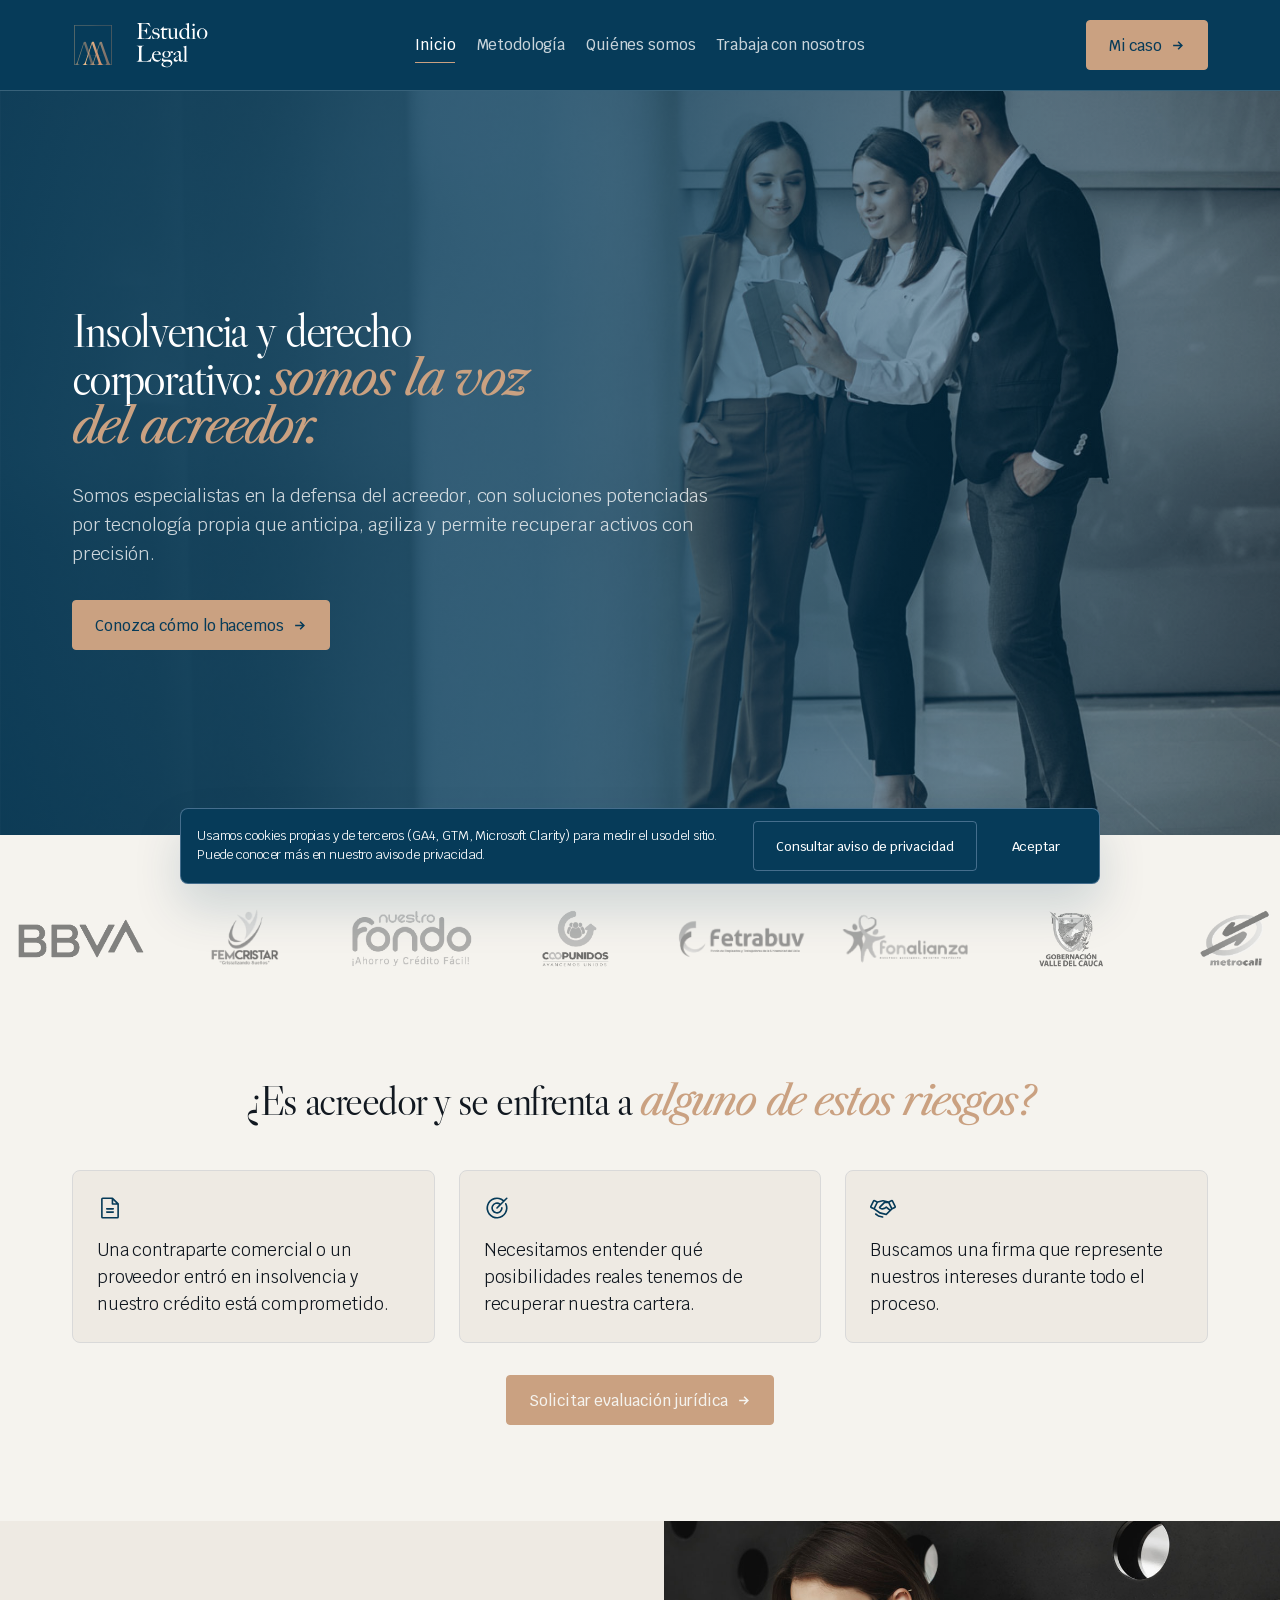
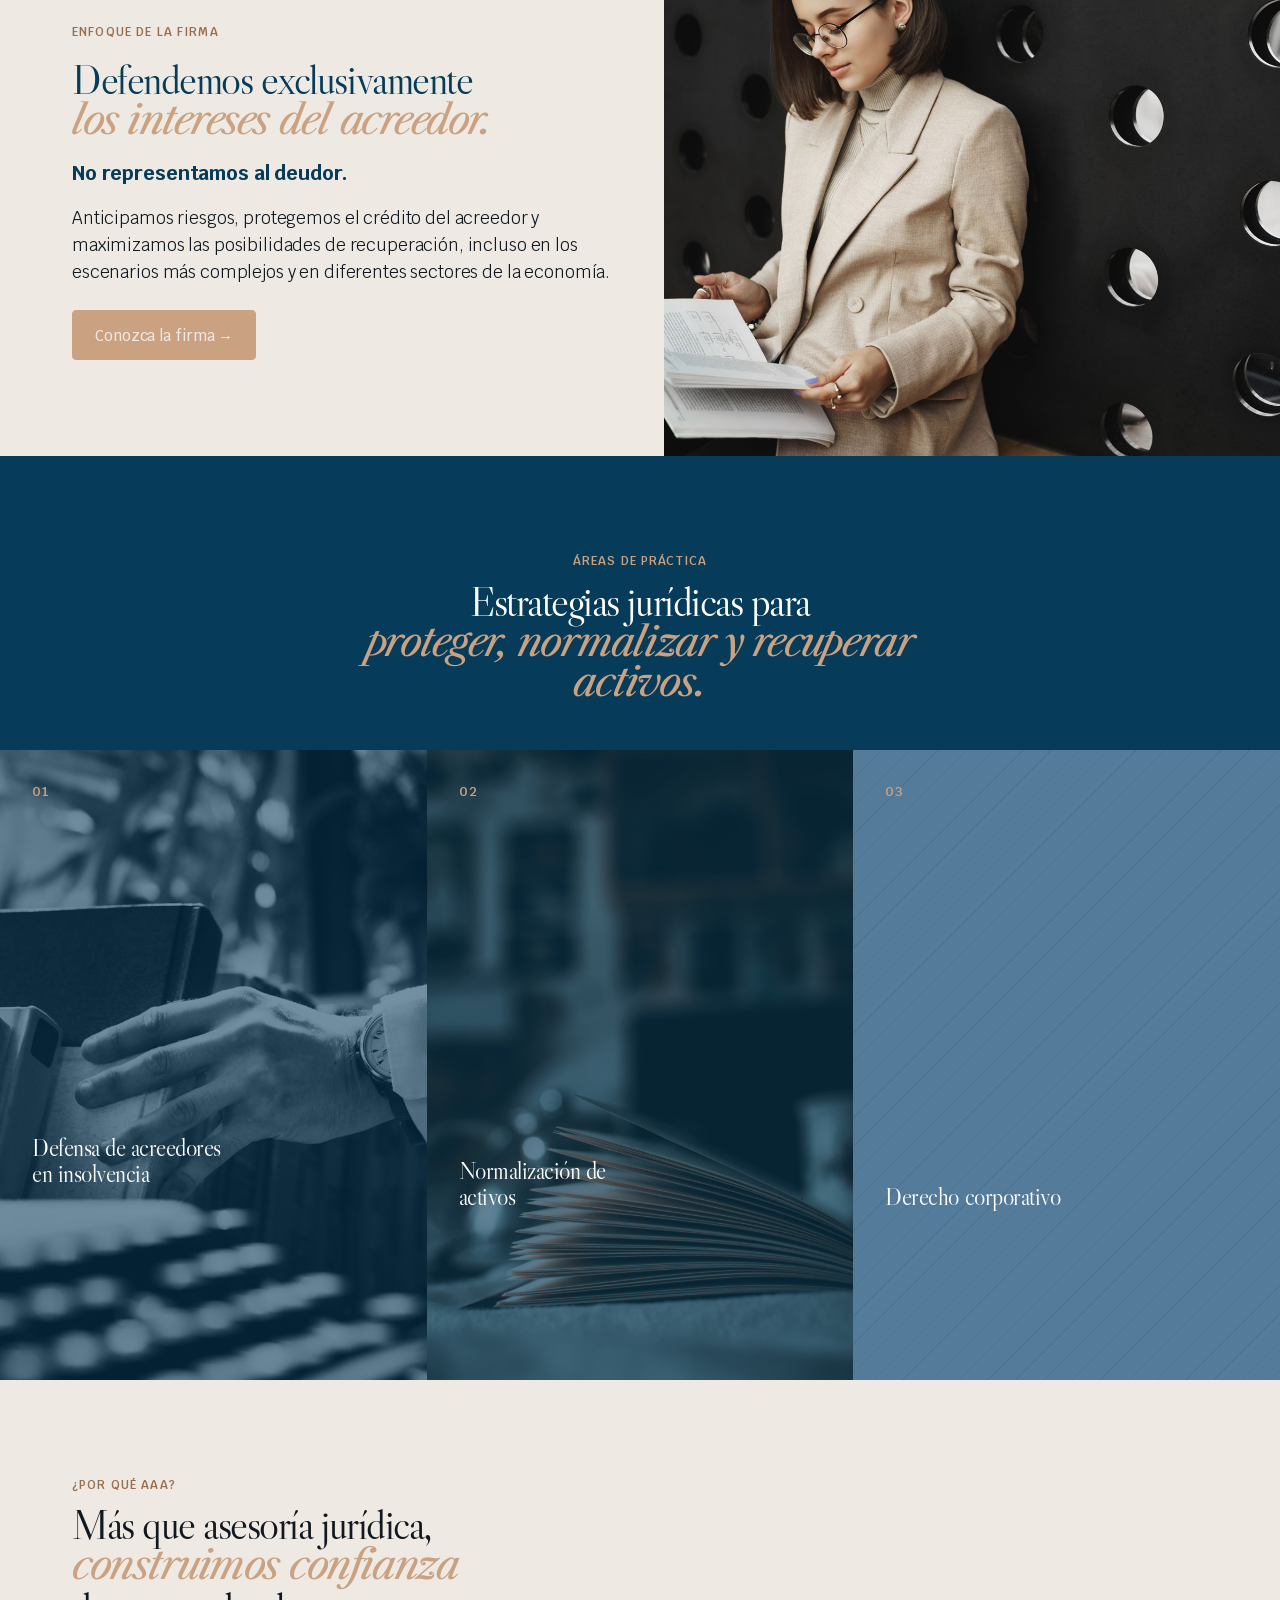
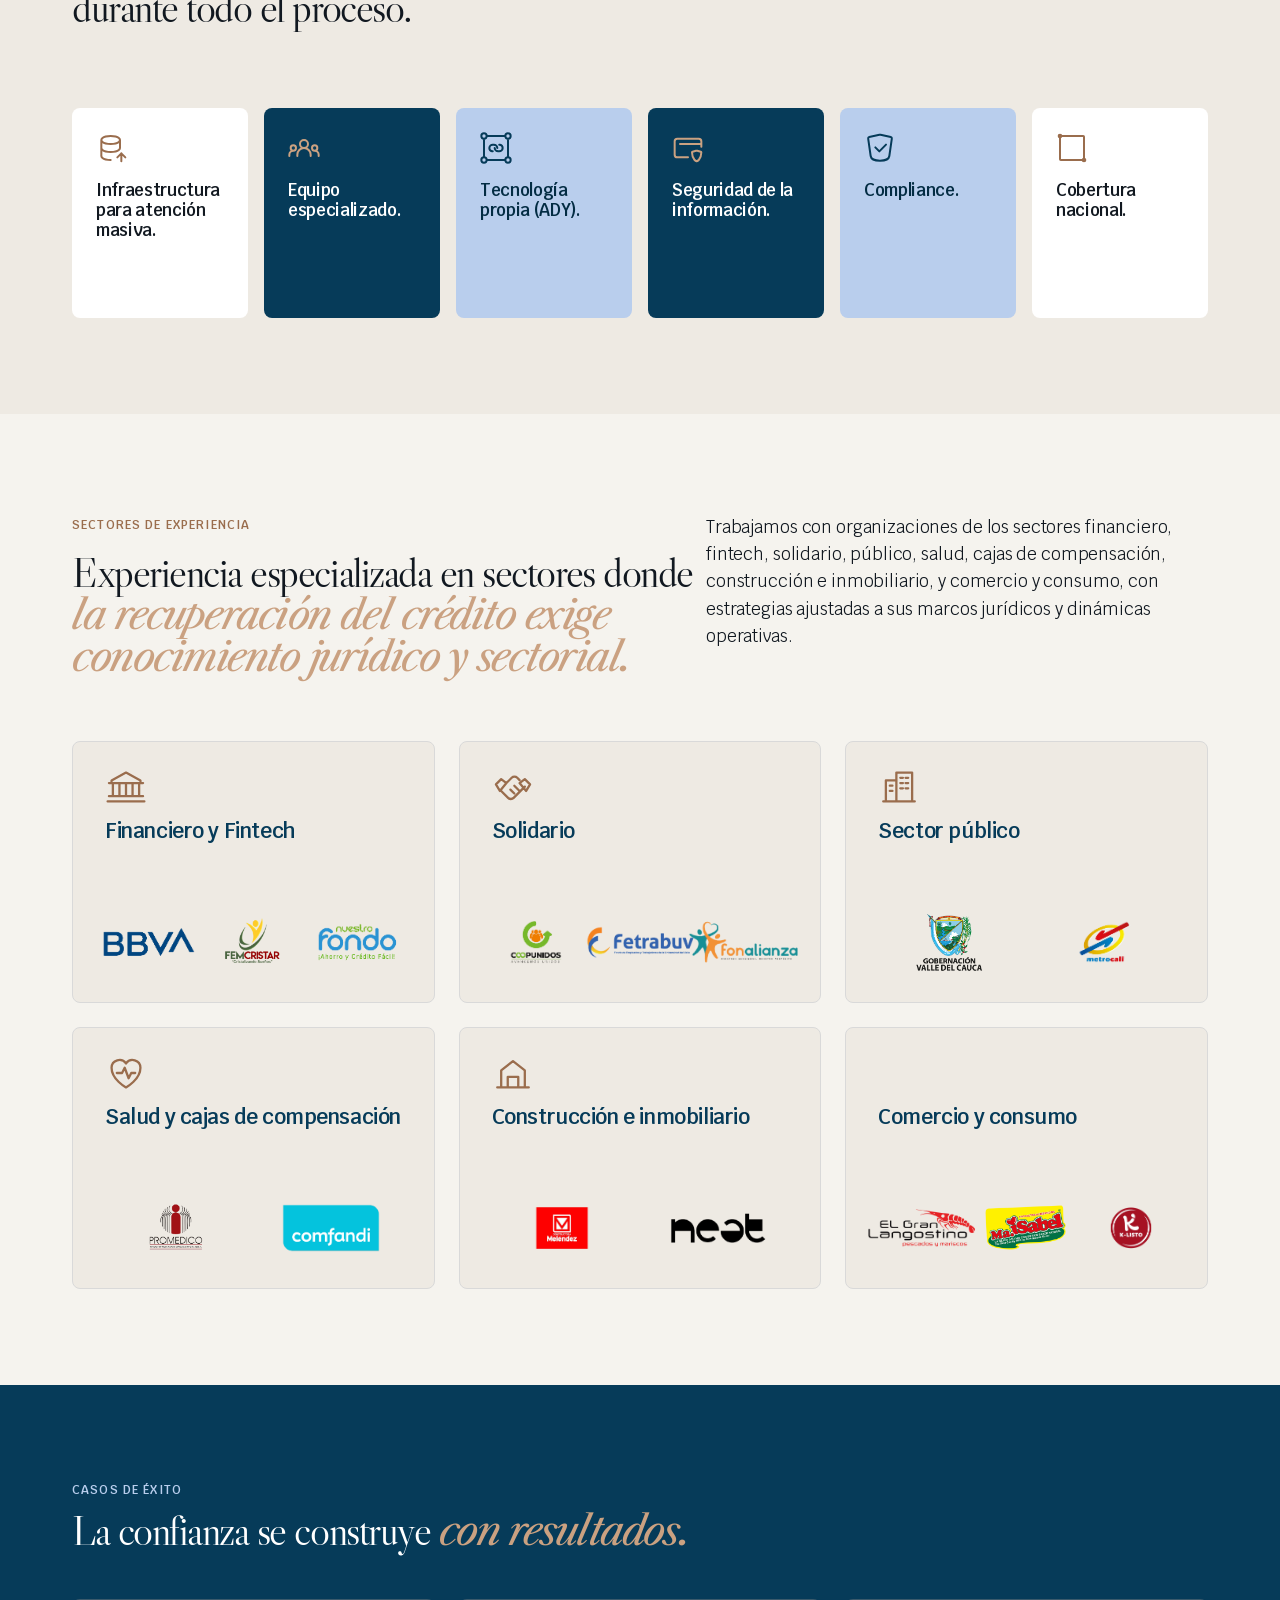
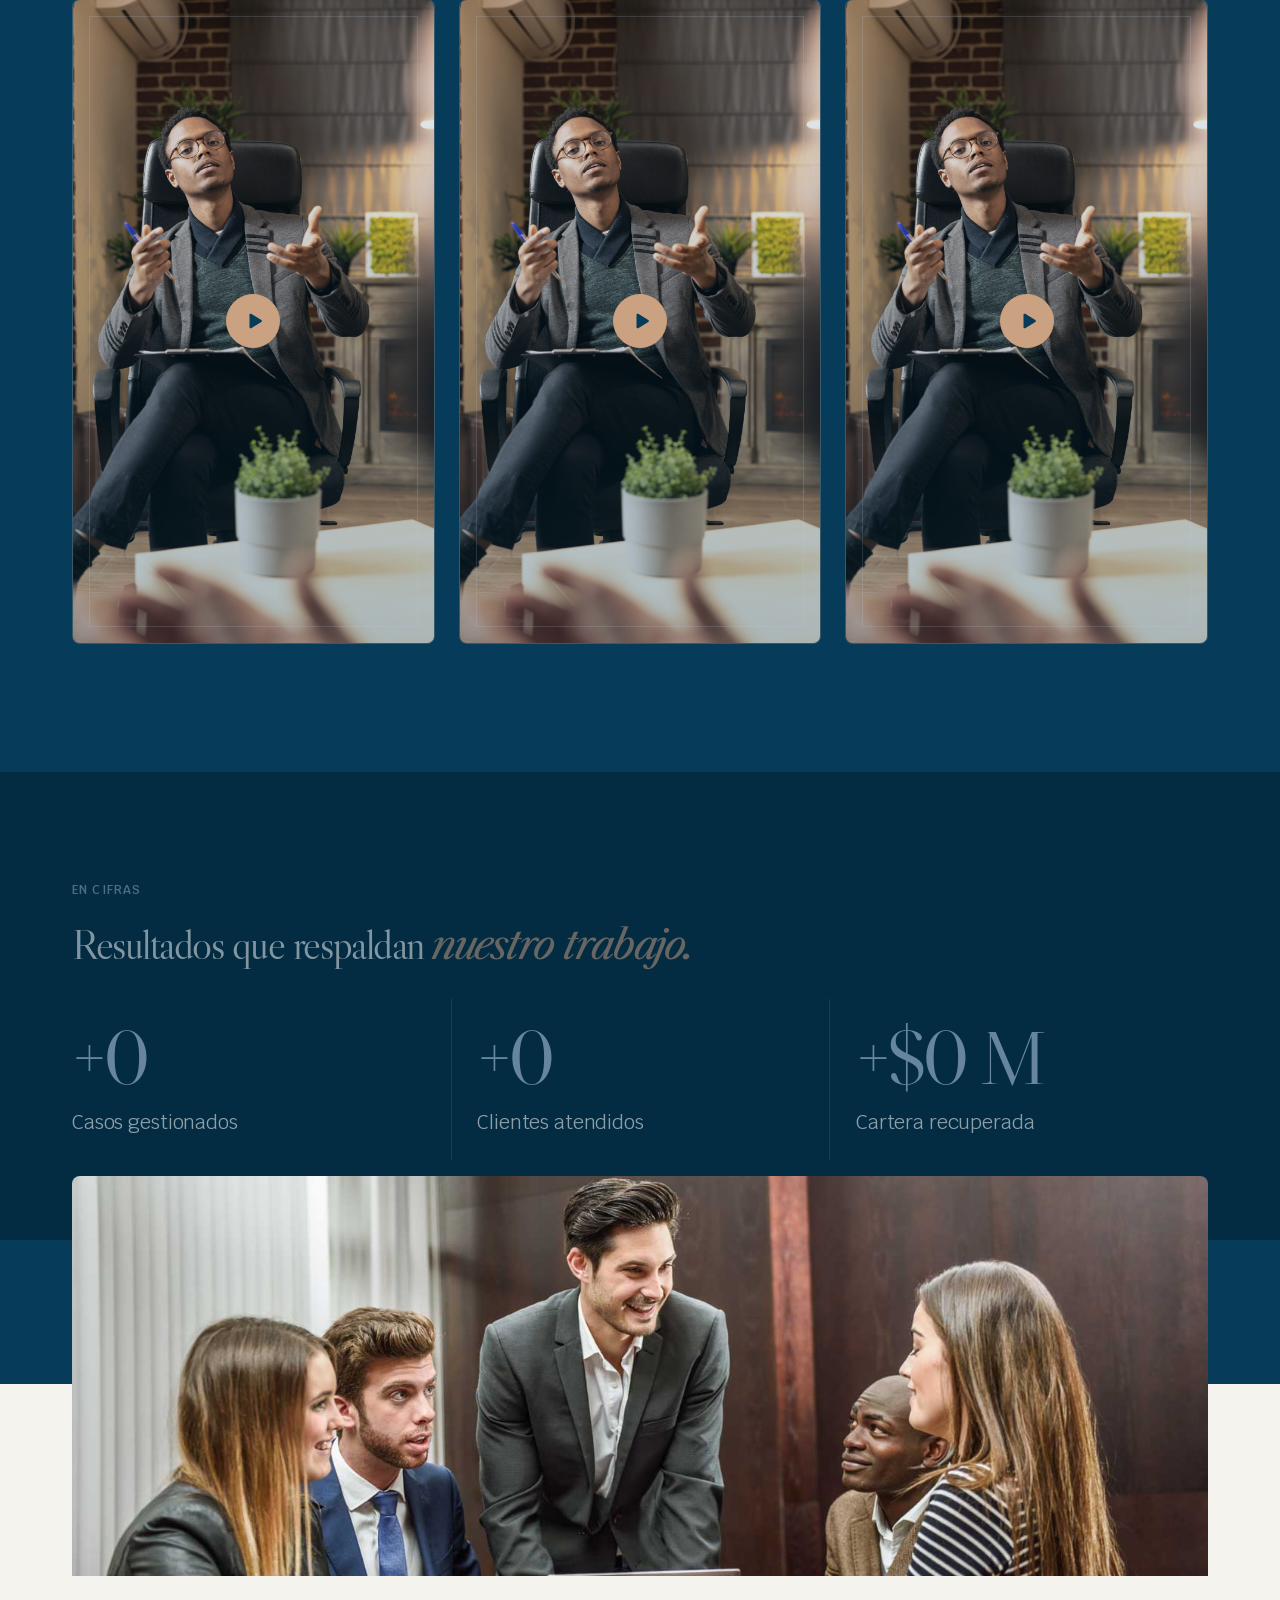
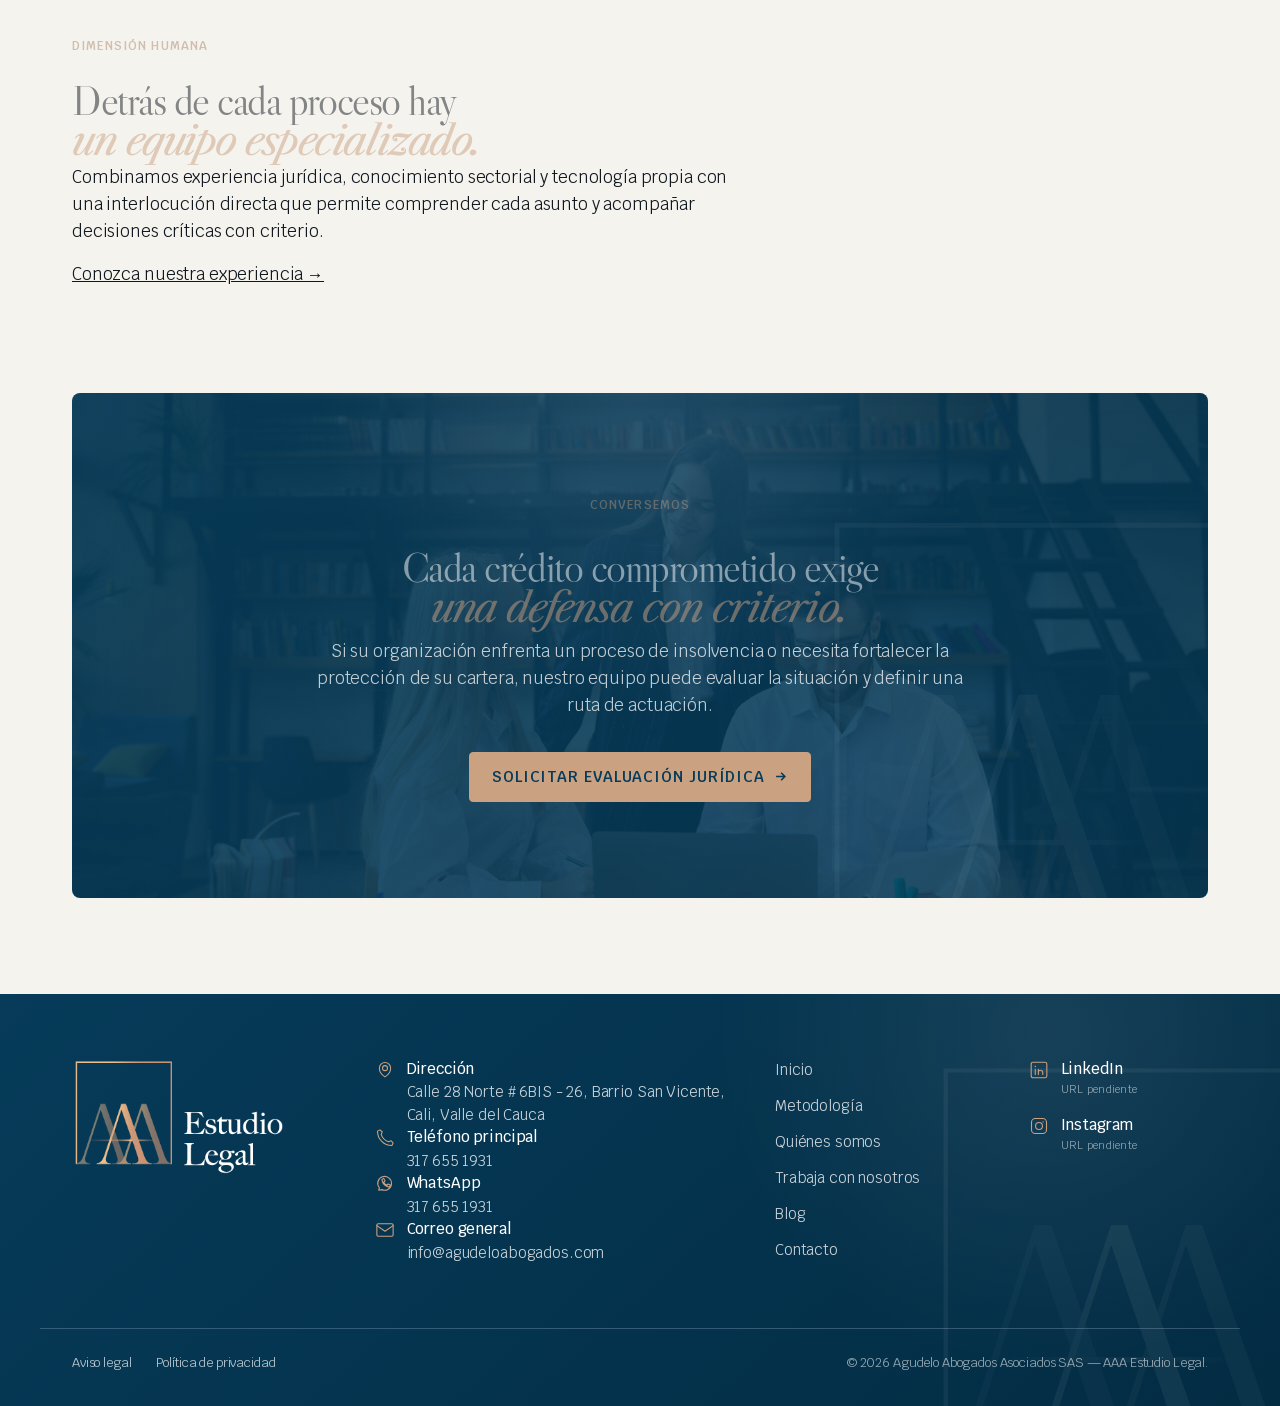
==== commit c69ca5f4: "feat: propagate approved visual system across internal pages Align Services, About, Careers, and Con" ====
--- a/prototype/index.html
+++ b/prototype/index.html
@@ -159,20 +159,20 @@
       <div class="grid-2 grid-2--stretch situations-grid mobile-card-carousel" role="list" tabindex="0" aria-label="Situaciones frecuentes de nuestros clientes">
         <article class="surface-solid reveal" style="padding: var(--space-8); --stagger-index:0" role="listitem">
           <svg class="situation-icon" viewBox="0 0 256 256" aria-hidden="true"><path d="M213.66,82.34l-56-56A8,8,0,0,0,152,24H56A16,16,0,0,0,40,40V216a16,16,0,0,0,16,16H200a16,16,0,0,0,16-16V88A8,8,0,0,0,213.66,82.34ZM160,51.31,188.69,80H160ZM200,216H56V40h88V88a8,8,0,0,0,8,8h48V216Zm-32-80a8,8,0,0,1-8,8H96a8,8,0,0,1,0-16h64A8,8,0,0,1,168,136Zm0,32a8,8,0,0,1-8,8H96a8,8,0,0,1,0-16h64A8,8,0,0,1,168,168Z"/></svg>
-          <p>Un cliente o proveedor entró en insolvencia y mi crédito está comprometido.</p>
+          <p>Una contraparte comercial o un proveedor entró en insolvencia y nuestro crédito está comprometido.</p>
         </article>
         <article class="surface-solid reveal" style="padding: var(--space-8); --stagger-index:1" role="listitem">
           <svg class="situation-icon" viewBox="0 0 256 256" aria-hidden="true"><path d="M221.87,83.16A104.1,104.1,0,1,1,195.67,49l22.67-22.68a8,8,0,0,1,11.32,11.32l-96,96a8,8,0,0,1-11.32-11.32l27.72-27.72a40,40,0,1,0,17.87,31.09,8,8,0,1,1,16-.9,56,56,0,1,1-22.38-41.65L184.3,60.39a87.88,87.88,0,1,0,23.13,29.67,8,8,0,0,1,14.44-6.9Z"/></svg>
-          <p>Necesito entender qué posibilidades reales tengo de recuperar mi cartera.</p>
+          <p>Necesitamos entender qué posibilidades reales tenemos de recuperar nuestra cartera.</p>
         </article>
         <article class="surface-solid reveal" style="padding: var(--space-8); --stagger-index:2" role="listitem">
           <svg class="situation-icon" viewBox="0 0 256 256" aria-hidden="true"><path d="M254.3,107.91,228.78,56.85a16,16,0,0,0-21.47-7.15L182.44,62.13,130.05,48.27a8.14,8.14,0,0,0-4.1,0L73.56,62.13,48.69,49.7a16,16,0,0,0-21.47,7.15L1.7,107.9a16,16,0,0,0,7.15,21.47l27,13.51,55.49,39.63a8.06,8.06,0,0,0,2.71,1.25l64,16a8,8,0,0,0,7.6-2.1l55.07-55.08,26.42-13.21a16,16,0,0,0,7.15-21.46Zm-54.89,33.37L165,113.72a8,8,0,0,0-10.68.61C136.51,132.27,116.66,130,104,122L147.24,80h31.81l27.21,54.41ZM41.53,64,62,74.22,36.43,125.27,16,115.06Zm116,119.13L99.42,168.61l-49.2-35.14,28-56L128,64.28l9.8,2.59-45,43.68-.08.09a16,16,0,0,0,2.72,24.81c20.56,13.13,45.37,11,64.91-5L188,152.66Zm62-57.87-25.52-51L214.47,64,240,115.06Zm-87.75,92.67a8,8,0,0,1-7.75,6.06,8.13,8.13,0,0,1-1.95-.24L80.41,213.33a7.89,7.89,0,0,1-2.71-1.25L51.35,193.26a8,8,0,0,1,9.3-13l25.11,17.94L126,208.24A8,8,0,0,1,131.82,217.94Z"/></svg>
-          <p>Busco una firma que represente mis intereses durante todo el proceso.</p>
+          <p>Buscamos una firma que represente nuestros intereses durante todo el proceso.</p>
         </article>
       </div>
       <div class="situations-cta reveal">
         <a class="btn btn--primary" href="captacion-b2b.html">
-          Hablar con especialista
+          Solicitar evaluación jurídica
           <svg class="btn--icon" viewBox="0 0 24 24" fill="none" stroke="currentColor" stroke-width="2.5" aria-hidden="true"><path d="M5 12h14M13 6l6 6-6 6"/></svg>
         </a>
       </div>
@@ -183,11 +183,11 @@
   <section class="section home-about-summary" data-surface="light" aria-labelledby="que-hacemos-heading">
     <div class="container grid-2 what-we-do-grid">
       <div data-motion="section-title">
-        <p class="eyebrow">¿Qué hace AAA?</p>
+        <p class="eyebrow">Enfoque de la firma</p>
         <h2 id="que-hacemos-heading">Defendemos exclusivamente <span class="section-title__emphasis section-title__emphasis--block">los intereses del acreedor.</span></h2>
         <p style="font-size: var(--text-md);"><strong>No representamos al deudor.</strong></p>
         <p>Anticipamos riesgos, protegemos el crédito del acreedor y maximizamos las posibilidades de recuperación, incluso en los escenarios más complejos y en diferentes sectores de la economía.</p>
-        <p class="home-about-summary__action"><a class="btn btn--primary" href="nuestro-equipo.html">Conócenos →</a></p>
+        <p class="home-about-summary__action"><a class="btn btn--primary" href="nuestro-equipo.html">Conozca la firma →</a></p>
       </div>
       <img class="what-we-do-visual temp-home-photo temp-home-photo--about reveal" src="assets/img/temp-prototype-home-que-hace-aaa.jpg" alt="Imagen temporal de prototipo: profesional revisando documentos" data-img-id="TEMP-HOME-ABOUT" data-asset-status="temporary-prototype" width="1500" height="1000" loading="lazy" decoding="async">
     </div>
@@ -197,8 +197,8 @@
   <section class="section" data-surface="light" aria-labelledby="servicios-home-heading">
     <div class="container">
       <div class="section-head section-head--split section-head--stacked" data-motion="section-title">
-        <p class="eyebrow">Nuestros servicios</p>
-        <h2 id="servicios-home-heading">Soluciones jurídicas para <span class="section-title__emphasis section-title__emphasis--block">proteger, normalizar y recuperar activos.</span></h2>
+        <p class="eyebrow">Áreas de práctica</p>
+        <h2 id="servicios-home-heading">Estrategias jurídicas para <span class="section-title__emphasis section-title__emphasis--block">proteger, normalizar y recuperar activos.</span></h2>
       </div>
       <div class="focus-mosaic" data-motion="service-panels" aria-labelledby="servicios-home-heading">
         <a class="surface-visual" style="--stagger-index:0" data-img-id="TEMP-HOME-SERVICE-CREDITORS" data-original-img-id="IMG-08" href="servicios.html#proceso-heading">
@@ -214,7 +214,7 @@
           <div class="surface-visual__caption">
             <span class="focus-card__index">02</span>
             <h3>Normalización de activos</h3>
-            <p>Diseñamos estrategias jurídicas para proteger y recuperar activos.</p>
+            <p>Diseñamos estrategias jurídicas preventivas y reactivas para normalizar y recuperar activos.</p>
           </div>
         </a>
         <a class="surface-visual" style="--stagger-index:2" data-img-id="TEMP-HOME-SERVICE-CORPORATE" data-original-img-id="IMG-10" href="servicios.html#proceso-heading">
@@ -222,7 +222,7 @@
           <div class="surface-visual__caption">
             <span class="focus-card__index">03</span>
             <h3>Derecho corporativo</h3>
-            <p>Acompañamos decisiones jurídicas que fortalecen la continuidad y estabilidad empresarial.</p>
+            <p>Estructuramos decisiones jurídicas orientadas a proteger la continuidad y la estabilidad empresarial.</p>
           </div>
         </a>
       </div>
@@ -274,10 +274,10 @@
     <div class="container sector-experience__header" data-motion="section-title">
       <div>
         <p class="eyebrow">Sectores de experiencia</p>
-        <h2 id="sectores-heading">Experiencia especializada en los sectores donde <span class="section-title__emphasis">la recuperación del crédito exige mayor conocimiento técnico.</span></h2>
+        <h2 id="sectores-heading">Experiencia especializada en sectores donde <span class="section-title__emphasis">la recuperación del crédito exige conocimiento jurídico y sectorial.</span></h2>
       </div>
       <div class="sector-experience__intro">
-        <p>Trabajamos con organizaciones de los sectores financiero, fintech, solidario, público, salud, cajas de compensación, construcción e inmobiliario, y comercio y consumo, comprendiendo sus retos jurídicos y operativos.</p>
+        <p>Trabajamos con organizaciones de los sectores financiero, fintech, solidario, público, salud, cajas de compensación, construcción e inmobiliario, y comercio y consumo, con estrategias ajustadas a sus marcos jurídicos y dinámicas operativas.</p>
       </div>
     </div>
 
@@ -438,7 +438,7 @@
        Los tres valores siguen siendo de ejemplo, sin dato real aprobado — ver
        Decisiones. La presentación actual elimina iconos y contenedores individuales
        para tratar las métricas como una declaración editorial abierta. -->
-  <section class="section stats-counter" data-surface="dark" data-motion="stats" aria-labelledby="cifras-heading">
+  <section class="section stats-counter stats-counter--editorial" data-surface="dark" data-motion="stats" aria-labelledby="cifras-heading">
     <div class="container">
       <div class="section-head" data-motion="section-title">
         <p class="eyebrow">En cifras</p>
@@ -470,7 +470,7 @@
           <div class="people-intro__copy" data-motion="section-title">
             <p class="eyebrow">Dimensión humana</p>
             <h2 id="equipo-heading">Detrás de cada proceso hay <span class="section-title__emphasis section-title__emphasis--block">un equipo especializado.</span></h2>
-            <p>Combinamos experiencia jurídica, conocimiento sectorial y tecnología propia con una atención cercana que permite comprender cada caso y acompañar decisiones críticas con criterio.</p>
+            <p>Combinamos experiencia jurídica, conocimiento sectorial y tecnología propia con una interlocución directa que permite comprender cada asunto y acompañar decisiones críticas con criterio.</p>
             <p><a href="nuestro-equipo.html">Conozca nuestra experiencia →</a></p>
           </div>
         </div>
@@ -487,10 +487,10 @@
         <img class="home-closing-cta__pattern" src="assets/img/isotipo-AAA-legal.svg" width="200" height="200" alt="" aria-hidden="true">
         <div class="home-closing-cta__content" data-motion="section-title">
           <p class="eyebrow">Conversemos</p>
-          <h2 id="cierre-heading">Su caso merece <span class="section-title__emphasis section-title__emphasis--block">una defensa con criterio.</span></h2>
-          <p class="home-closing-cta__text">Si enfrenta un proceso de insolvencia o necesita fortalecer la protección de su cartera, nuestro equipo está listo para acompañarlo.</p>
+          <h2 id="cierre-heading">Cada crédito comprometido exige <span class="section-title__emphasis section-title__emphasis--block">una defensa con criterio.</span></h2>
+          <p class="home-closing-cta__text">Si su organización enfrenta un proceso de insolvencia o necesita fortalecer la protección de su cartera, nuestro equipo puede evaluar la situación y definir una ruta de actuación.</p>
           <a class="btn home-closing-cta__button" href="captacion-b2b.html">
-            Hablemos de su caso
+            Solicitar evaluación jurídica
             <svg class="btn--icon" viewBox="0 0 24 24" fill="none" stroke="currentColor" stroke-width="2.5" aria-hidden="true"><path d="M5 12h14M13 6l6 6-6 6"/></svg>
           </a>
         </div>
@@ -578,7 +578,7 @@
 
 <div class="cookie-banner" role="region" aria-label="Aviso de cookies" hidden>
   <p>Usamos cookies propias y de terceros (GA4, GTM, Microsoft Clarity) para medir el uso del sitio. Puede conocer más en nuestro aviso de privacidad.</p>
-  <a class="btn btn--ghost" href="proximamente.html" style="color:var(--color-white); border-color: var(--color-border-on-dark);">Más información</a>
+  <a class="btn btn--ghost" href="proximamente.html" style="color:var(--color-white); border-color: var(--color-border-on-dark);">Consultar aviso de privacidad</a>
   <button class="btn btn--primary" type="button" data-cookie-accept>Aceptar</button>
 </div>
 
--- a/prototype/css/tokens.css
+++ b/prototype/css/tokens.css
@@ -22,6 +22,7 @@
   --color-surface-soft: #F5F3EE;  /* "Background" del lab — marfil/calidez editorial */
   --color-ink-dark: #111820;      /* "Text" del lab — tinta, no negro puro */
   --color-surface-light: #F5F3EE; /* fondo general — mismo marfil que surface-soft (D26 no distingue ambos roles) */
+  --color-surface-light-alt: #EEEAE3;
   --color-white: #FFFFFF;          /* "Surface" del lab — claridad funcional */
 
   /* Tripletes RGB — para componer rgba() en sombras/scrims sin duplicar el valor hex */
--- a/prototype/css/base.css
+++ b/prototype/css/base.css
@@ -108,6 +108,20 @@
 .section {
   padding-block: var(--space-section);
 }
+
+/* Primitives compartidos promovidos desde la baseline visual de Home. */
+.surface-theme--light-base { background: var(--color-surface-light); color: var(--color-text-on-light); }
+.surface-theme--light-alt { background: var(--color-surface-light-alt); color: var(--color-text-on-light); }
+section.surface-theme--dark-primary { background: var(--color-navy-deep); color: var(--color-text-on-dark); }
+section.surface-theme--dark-deep { background: var(--color-navy-hover); color: var(--color-text-on-dark); }
+.surface-theme--dark-primary h1,
+.surface-theme--dark-primary h2,
+.surface-theme--dark-primary h3,
+.surface-theme--dark-deep h1,
+.surface-theme--dark-deep h2,
+.surface-theme--dark-deep h3 { color: var(--color-white); }
+
+.chapter { padding-block: var(--space-section); }
 @media (max-width: 640px) {
   .section { padding-block: var(--space-section-mobile); }
 }
--- a/prototype/css/components.css
+++ b/prototype/css/components.css
@@ -31,6 +31,256 @@
      a los costados de la píldora no debe interceptar clics del contenido de abajo. */
   pointer-events: none;
 }
+
+/* =====================================================================
+   SISTEMA EDITORIAL COMPARTIDO — Home + páginas internas
+   ===================================================================== */
+.section-heading--editorial h2 {
+  max-width: 24ch;
+  margin-bottom: 0;
+  font-size: 42px;
+  line-height: 1.08;
+  text-wrap: balance;
+}
+
+.section-title__regular { display: inline; }
+
+.section-title__emphasis {
+  font-family: 'Libre Caslon Text', Georgia, 'Times New Roman', serif;
+  font-size: 1em;
+  font-style: italic;
+  font-weight: 400;
+  color: var(--color-accent-main);
+}
+
+.section-title__emphasis--block { display: block; }
+
+.surface-theme--dark-primary .section-heading--editorial h2,
+.surface-theme--dark-deep .section-heading--editorial h2 { color: var(--color-white); }
+
+@media (max-width: 640px) {
+  .section-heading--editorial h2 { font-size: 31px; }
+}
+
+/* Hero editorial interno: comparte shell, foto, scrim y retícula con Home,
+   manteniendo una jerarquía compacta y semánticamente independiente. */
+.hero--editorial {
+  position: relative;
+  overflow: hidden;
+  padding: 0;
+  color: var(--color-white);
+  background: var(--color-navy-deep);
+}
+
+.hero--editorial .hero-shell {
+  width: 100%;
+  max-width: none;
+  min-height: clamp(420px, 52vh, 540px);
+  margin-inline: 0;
+  border-radius: 0;
+  box-shadow: none;
+}
+
+.hero--editorial .hero-shell__media,
+.hero--editorial .hero-shell__media > img {
+  position: absolute;
+  inset: 0;
+  width: 100%;
+  height: 100%;
+}
+
+.hero--editorial .hero-shell__media > img { object-fit: cover; }
+
+.hero--editorial .hero-shell__scrim {
+  background: linear-gradient(180deg, rgba(var(--color-navy-deep-rgb), 0.28) 0%, rgba(var(--color-navy-deep-rgb), 0.58) 52%, rgba(var(--color-navy-deep-rgb), 0.94) 100%);
+}
+
+.hero--editorial--contact .hero-shell__media--abstract {
+  background:
+    radial-gradient(circle at 50% 18%, rgba(78, 139, 180, 0.18), transparent 46%),
+    var(--color-navy-deep);
+}
+
+.hero--editorial .hero-shell__content {
+  position: relative;
+  z-index: 2;
+  display: flex;
+  flex-direction: column;
+  align-items: center;
+  justify-content: flex-end;
+  width: 100%;
+  max-width: var(--container-max);
+  min-height: inherit;
+  margin-inline: auto;
+  padding: clamp(var(--space-16), 10vw, var(--space-24)) var(--container-padding) clamp(var(--space-12), 5vw, var(--space-16));
+  text-align: center;
+}
+
+.hero--editorial .hero__title {
+  max-width: 22ch;
+  margin-bottom: 0;
+  font-size: clamp(2.75rem, 5vw, 4.5rem);
+  text-wrap: balance;
+}
+
+.hero--editorial--services .hero-shell__media > img { object-position: 54% 48%; }
+.hero--editorial--about .hero-shell__media > img { object-position: 50% 28%; }
+.hero--editorial--careers .hero-shell__media > img { object-position: 50% 32%; }
+
+@media (max-width: 640px) {
+  .hero--editorial .hero-shell { min-height: clamp(330px, 48vh, 390px); }
+  .hero--editorial .hero-shell__content { padding: var(--space-16) var(--container-padding) var(--space-8); }
+  .hero--editorial .hero__title { font-size: clamp(2.35rem, 11vw, 3.25rem); }
+  .hero--editorial .hero-shell__scrim { background: linear-gradient(180deg, rgba(var(--color-navy-deep-rgb), 0.30) 0%, rgba(var(--color-navy-deep-rgb), 0.66) 50%, rgba(var(--color-navy-deep-rgb), 0.96) 100%); }
+  .hero--editorial--services .hero-shell__media > img { object-position: 58% 50%; }
+  .hero--editorial--about .hero-shell__media > img { object-position: 50% 50%; }
+  .hero--editorial--careers .hero-shell__media > img { object-position: 54% 48%; }
+}
+
+/* Servicios internos: foto full-bleed y cuerpo independiente. */
+.services-page .services-intro .service-grid--editorial {
+  grid-template-columns: repeat(3, minmax(0, 1fr));
+  gap: clamp(var(--space-4), 2vw, var(--space-6));
+  align-items: stretch;
+}
+
+.services-page .services-intro .service-card--editorial {
+  display: flex;
+  flex-direction: column;
+  min-width: 0;
+  height: 100%;
+  padding: 0;
+  overflow: hidden;
+  background: var(--color-surface-light-alt);
+  border: 0;
+  border-radius: var(--radius-md);
+  box-shadow: none;
+}
+
+.services-page .service-card--editorial .service-card__media {
+  width: 100%;
+  margin: 0;
+  overflow: hidden;
+  aspect-ratio: 16 / 10;
+  border: 0;
+  border-radius: 0;
+}
+
+.services-page .service-card--editorial .service-card__media img {
+  width: 100%;
+  height: 100%;
+  object-fit: cover;
+}
+
+.services-page .service-card--editorial .service-card__body {
+  display: flex;
+  flex: 1;
+  flex-direction: column;
+  padding: clamp(var(--space-6), 2vw, var(--space-8));
+}
+
+.services-page .service-card--editorial .service-block__tag { order: 2; margin: var(--space-2) 0 var(--space-4); }
+.services-page .service-card--editorial h3 { order: 1; margin: 0; }
+.services-page .service-card--editorial p { order: 3; }
+
+@media (max-width: 900px) {
+  .services-page .services-intro .service-grid--editorial { grid-template-columns: 1fr; }
+  .services-page .service-card--editorial .service-card__media { aspect-ratio: 16 / 9; }
+}
+
+/* Transparencia: mitad visual full-bleed en desktop; contenida en mobile. */
+.transparency-block { overflow: hidden; }
+.transparency-block__visual { overflow: hidden; margin: 0; padding: 0; background: var(--color-navy-deep); }
+.transparency-block__visual > img { width: 100%; height: 100%; object-fit: cover; object-position: 46% 50%; }
+
+@media (min-width: 641px) {
+  .transparency-block { padding-block: 0; }
+  .transparency-block .what-we-do-grid { grid-template-columns: minmax(0, 1fr) minmax(0, 1fr); align-items: stretch; }
+  .transparency-block .what-we-do-grid > :first-child { padding-block: var(--space-24); }
+  .transparency-block .transparency-block__visual {
+    --transparency-right-bleed: max(var(--container-padding), calc(50vw - 600px + var(--container-padding)));
+    align-self: stretch;
+    justify-self: stretch;
+    width: calc(100% + var(--transparency-right-bleed));
+    height: 100%;
+    min-height: 100%;
+    max-height: none;
+    margin-right: calc(-1 * var(--transparency-right-bleed));
+    aspect-ratio: auto;
+    border: 0;
+    border-radius: 0;
+  }
+}
+
+@media (max-width: 640px) {
+  .transparency-block__visual { width: 100%; max-height: none; aspect-ratio: 4 / 3; border-radius: var(--radius-md); }
+}
+
+/* Cierre compartido de páginas internas. */
+.site-closing-cta--internal { overflow: hidden; background: var(--color-surface-light-alt); }
+.site-closing-cta--internal.surface-theme--light-base { background: var(--color-surface-light); }
+.site-closing-cta--internal .site-closing-cta__panel {
+  display: flex;
+  flex-direction: column;
+  align-items: center;
+  max-width: 940px;
+  margin-inline: auto;
+  padding: 0;
+  text-align: center;
+  color: var(--color-text-on-light);
+  background: transparent;
+  border: 0;
+  border-radius: 0;
+  box-shadow: none;
+}
+.site-closing-cta--internal .site-closing-cta__heading .eyebrow {
+  display: flex;
+  align-items: center;
+  justify-content: center;
+  gap: var(--space-3);
+  margin-bottom: var(--space-4);
+  color: var(--color-accent-main-strong);
+}
+.site-closing-cta--internal .site-closing-cta__heading .eyebrow::before,
+.site-closing-cta--internal .site-closing-cta__heading .eyebrow::after {
+  content: "";
+  width: 36px;
+  height: 1px;
+  background: var(--color-accent-main-strong);
+}
+.site-closing-cta--internal .site-closing-cta__heading h2 {
+  max-width: 18ch;
+  margin: 0 auto;
+  font-family: var(--font-display);
+  font-size: clamp(42px, 4.25vw, 58px);
+  line-height: 1.04;
+  color: var(--color-navy-deep);
+  text-wrap: balance;
+}
+.site-closing-cta--internal .site-closing-cta__content {
+  display: flex;
+  flex-direction: column;
+  align-items: center;
+  max-width: 650px;
+  margin: var(--space-8) auto 0;
+  text-align: center;
+}
+.site-closing-cta--internal .site-closing-cta__text { margin-bottom: var(--space-8); color: var(--color-text-on-light); }
+.site-closing-cta--internal .site-closing-cta__button {
+  color: var(--color-navy-deep);
+  background: var(--color-accent-main);
+  border-color: var(--color-accent-main);
+  font-weight: 600;
+  letter-spacing: 0.06em;
+  text-transform: uppercase;
+}
+.site-closing-cta--internal .site-closing-cta__button:hover { color: var(--color-white); background: var(--color-navy-deep); border-color: var(--color-navy-deep); }
+
+@media (max-width: 640px) {
+  .site-closing-cta--internal .site-closing-cta__heading h2 { font-size: 34px; }
+  .site-closing-cta--internal .site-closing-cta__content { max-width: none; margin-top: var(--space-6); }
+  .site-closing-cta--internal .site-closing-cta__button { width: 100%; max-width: none; justify-content: center; padding-inline: var(--space-4); font-size: 0.75rem; letter-spacing: 0.03em; white-space: nowrap; }
+}
 .site-header__inner {
   pointer-events: auto;
   position: relative; /* ancla el desplegable móvil (.nav__panel) a la píldora, no al header completo */
@@ -957,22 +1207,45 @@
   position: fixed;
   inset-inline: var(--space-4);
   bottom: var(--space-4);
-  max-width: 640px;
+  width: min(920px, calc(100% - (var(--space-4) * 2)));
+  max-width: 920px;
   margin-inline: auto;
   background: var(--color-navy-900);
   color: var(--color-white);
   border: 1px solid var(--color-border-on-dark);
   border-radius: var(--radius-md);
-  padding: var(--space-6);
+  padding: var(--space-3) var(--space-4);
   box-shadow: var(--shadow-lg);
   z-index: 200;
-  display: flex;
-  gap: var(--space-4);
+  display: grid;
+  grid-template-columns: minmax(0, 1fr) auto auto;
+  gap: var(--space-3);
   align-items: center;
-  flex-wrap: wrap;
 }
 .cookie-banner[hidden] { display: none; }
-.cookie-banner p { font-size: var(--text-sm); margin: 0; flex: 1 1 320px; }
+.cookie-banner p {
+  margin: 0;
+  font-size: var(--text-xs);
+  line-height: 1.45;
+}
+.cookie-banner .btn {
+  min-height: 40px;
+  padding: 0.6rem 0.9rem;
+  font-size: var(--text-xs);
+  white-space: nowrap;
+}
+
+@media (max-width: 640px) {
+  .cookie-banner {
+    bottom: var(--space-3);
+    grid-template-columns: 1fr 1fr;
+    gap: var(--space-2);
+    padding: var(--space-3);
+  }
+
+  .cookie-banner p { grid-column: 1 / -1; }
+  .cookie-banner .btn { width: 100%; }
+}
 
 /* ---------- Revelado en scroll — mejora progresiva (ver README § Animaciones) ---------- */
 .reveal {
@@ -2031,9 +2304,9 @@
 
 /* =====================================================================
    FORMULARIO DE POSTULACIÓN — Talento AAA (2026-07-31)
-   Único formulario real del prototipo; vive sobre fondo oscuro (mismo tono que el
-   resto de bloques `data-surface="dark"`). Sin backend — `onsubmit="return false"`
-   en el HTML evita la recarga nativa de la página al enviar.
+   Único formulario real del prototipo. Estas reglas conservan su variante oscura
+   base; `.talent-form--open` redefine después la presentación clara aprobada.
+   Sin backend — `onsubmit="return false"` evita la recarga nativa al enviar.
    ===================================================================== */
 .talent-form {
   display: flex;
@@ -2048,7 +2321,8 @@
   color: var(--color-white);
 }
 .talent-form__field input,
-.talent-form__field textarea {
+.talent-form__field textarea,
+.talent-form__field select {
   font: inherit;
   color: var(--color-white);
   padding: var(--space-3) var(--space-4);
@@ -2058,11 +2332,21 @@
 }
 .talent-form__field input::placeholder,
 .talent-form__field textarea::placeholder { color: rgba(255, 255, 255, 0.5); }
+.talent-form__field select {
+  appearance: none;
+  -webkit-appearance: none;
+  padding-inline-end: var(--space-12);
+  background-image: url("data:image/svg+xml,%3Csvg xmlns='http://www.w3.org/2000/svg' width='18' height='18' viewBox='0 0 24 24' fill='none' stroke='%23DDEAF6' stroke-width='2' stroke-linecap='round' stroke-linejoin='round'%3E%3Cpath d='m6 9 6 6 6-6'/%3E%3C/svg%3E");
+  background-repeat: no-repeat;
+  background-position: right var(--space-4) center;
+  background-size: 18px 18px;
+}
 .talent-form__field input[type="file"] { padding: var(--space-2) var(--space-4); }
 .talent-form__field input:focus-visible,
-.talent-form__field textarea:focus-visible {
-  /* Este formulario vive siempre sobre fondo oscuro (§ arriba) — se referencia
-     directamente el token "on-dark" en vez del override genérico de base.css
+.talent-form__field textarea:focus-visible,
+.talent-form__field select:focus-visible {
+  /* La variante oscura base referencia directamente el token "on-dark" en vez
+     del override genérico de base.css
      ([data-surface="dark"] :focus-visible), porque esta regla ya es más específica
      (clase + tipo + pseudo-clase) y ganaría igual con el valor claro por defecto. */
   outline: 3px solid var(--color-focus-ring-on-dark);
@@ -2071,6 +2355,228 @@
 .talent-form__submit { align-self: flex-start; }
 .talent-form__note { margin: 0; font-size: var(--text-xs); opacity: 0.75; }
 .talent-form__note a { color: inherit; text-decoration: underline; }
+
+/* Variante abierta aprobada para Trabaja con nosotros: el formulario deja de
+   depender de una superficie oscura y aprovecha el ancho editorial del container. */
+.talent-application__inner { max-width: 1200px; }
+
+.talent-application__heading {
+  width: 100%;
+  max-width: 1080px;
+  margin-inline: auto;
+  text-align: center;
+}
+
+.talent-application__heading h2 { max-width: none; }
+
+@media (min-width: 761px) {
+  .talent-application__heading .section-title__regular,
+  .talent-application__heading .section-title__emphasis {
+    display: block;
+  }
+}
+
+.talent-application__intro {
+  max-width: 62ch;
+  margin: var(--space-6) auto 0;
+  color: var(--color-text-muted);
+  font-family: 'Krub', sans-serif;
+  font-size: var(--text-base);
+  line-height: 1.65;
+}
+
+.talent-form--open {
+  display: grid;
+  grid-template-columns: repeat(2, minmax(0, 1fr));
+  gap: var(--space-6) var(--space-8);
+  max-width: 1080px;
+  margin: var(--space-12) auto 0;
+}
+
+.talent-form--open .talent-form__field--wide,
+.talent-form--open .talent-form__note { grid-column: 1 / -1; }
+
+.talent-form--open .talent-form__field {
+  min-width: 0;
+}
+
+.talent-form--open .talent-form__field label {
+  color: var(--color-navy-deep);
+}
+
+.talent-form--open .talent-form__field input,
+.talent-form--open .talent-form__field textarea,
+.talent-form--open .talent-form__field select {
+  min-height: 52px;
+  color: var(--color-navy-deep);
+  background: var(--color-white);
+  border-color: rgba(var(--color-navy-deep-rgb), 0.2);
+  box-shadow: none;
+}
+
+.talent-form--open .talent-form__field select {
+  padding-inline-end: var(--space-12);
+  background-image: url("data:image/svg+xml,%3Csvg xmlns='http://www.w3.org/2000/svg' width='18' height='18' viewBox='0 0 24 24' fill='none' stroke='%23063B59' stroke-width='2' stroke-linecap='round' stroke-linejoin='round'%3E%3Cpath d='m6 9 6 6 6-6'/%3E%3C/svg%3E");
+  background-repeat: no-repeat;
+  background-position: right var(--space-4) center;
+  background-size: 18px 18px;
+}
+
+.talent-form--open .talent-form__field textarea {
+  min-height: 112px;
+  resize: vertical;
+}
+
+.talent-form--open .talent-form__field input,
+.talent-form--open .talent-form__field textarea,
+.talent-form--open .talent-form__field select {
+  box-sizing: border-box;
+  width: 100%;
+  max-width: 100%;
+}
+
+.talent-form--open .talent-form__field input[type="file"] {
+  min-height: 52px;
+  padding: 0.45rem 0.55rem;
+}
+
+.talent-form--open .talent-form__field input[type="file"]::file-selector-button {
+  min-height: 38px;
+  margin-inline-end: var(--space-3);
+  padding-inline: var(--space-4);
+  color: var(--color-navy-deep);
+  font: inherit;
+  font-size: var(--text-xs);
+  font-weight: 600;
+  background: var(--color-surface-light-alt);
+  border: 0;
+  border-radius: var(--radius-sm);
+  cursor: pointer;
+}
+
+.talent-form--open .talent-form__field input:focus-visible,
+.talent-form--open .talent-form__field textarea:focus-visible,
+.talent-form--open .talent-form__field select:focus-visible {
+  outline-color: var(--color-focus-ring);
+}
+
+.talent-form--open .talent-form__submit {
+  grid-column: 2;
+  justify-self: end;
+  min-width: 180px;
+}
+
+.talent-form--open .talent-form__note {
+  max-width: 74ch;
+  justify-self: center;
+  color: var(--color-text-muted);
+  text-align: center;
+  opacity: 1;
+}
+
+@media (max-width: 760px) {
+  .talent-application__heading { text-align: left; }
+
+  .talent-application__intro { margin-inline: 0; }
+
+  .talent-form--open {
+    grid-template-columns: minmax(0, 1fr);
+    gap: var(--space-6);
+    margin-top: var(--space-8);
+  }
+
+  .talent-form--open .talent-form__field,
+  .talent-form--open .talent-form__field--wide,
+  .talent-form--open .talent-form__submit,
+  .talent-form--open .talent-form__note {
+    grid-column: 1;
+  }
+
+  .talent-form--open .talent-form__submit {
+    width: 100%;
+    margin-top: var(--space-2);
+    justify-self: stretch;
+  }
+
+  .talent-form--open .talent-form__note {
+    justify-self: start;
+    text-align: left;
+  }
+}
+
+/* Contacto B2B: reutiliza el formulario abierto y el encabezado editorial de las
+   páginas internas; solo define la relación formulario/fotografía del capítulo. */
+.contact-intake__grid {
+  display: grid;
+  grid-template-columns: minmax(0, 1.2fr) minmax(320px, 0.8fr);
+  align-items: stretch;
+  gap: clamp(var(--space-8), 5vw, var(--space-16));
+}
+
+.contact-intake__content { min-width: 0; }
+
+.contact-intake .section-heading--editorial h2 { max-width: 18ch; }
+
+.contact-intake__intro {
+  max-width: 58ch;
+  margin-top: var(--space-6);
+  color: var(--color-text-muted);
+}
+
+.contact-form.talent-form--open {
+  grid-template-columns: repeat(2, minmax(0, 1fr));
+  gap: var(--space-6);
+  max-width: none;
+  margin: var(--space-8) 0 0;
+}
+
+.contact-intake__media {
+  position: relative;
+  align-self: center;
+  width: 100%;
+  aspect-ratio: 4 / 5;
+  overflow: hidden;
+  border-radius: var(--radius-md);
+}
+
+.contact-intake__media img {
+  width: 100%;
+  height: 100%;
+  object-fit: cover;
+  object-position: 54% center;
+}
+
+@media (max-width: 900px) {
+  .contact-intake__grid {
+    grid-template-columns: minmax(0, 1fr);
+    gap: var(--space-12);
+  }
+
+  .contact-intake__media {
+    min-height: 0;
+    aspect-ratio: 4 / 3;
+  }
+
+  .contact-intake__media img {
+    min-height: 0;
+    object-position: center 38%;
+  }
+}
+
+@media (max-width: 640px) {
+  .contact-form.talent-form--open {
+    grid-template-columns: minmax(0, 1fr);
+    margin-top: var(--space-8);
+  }
+
+  .contact-form.talent-form--open .talent-form__field,
+  .contact-form.talent-form--open .talent-form__field--wide,
+  .contact-form.talent-form--open .talent-form__submit {
+    grid-column: 1;
+  }
+
+  .contact-intake__media { aspect-ratio: 4 / 3; }
+}
 
 /* =====================================================================
    EQUIPO — TARJETAS FLIP (D92, 2026-08-25, Trabaja con nosotros)
@@ -2128,13 +2634,15 @@
   grid-template-columns: repeat(4, 1fr);
   gap: var(--space-6);
 }
+.team-profile-pair { display: contents; }
 @media (max-width: 1023px) { .team-flip-grid { grid-template-columns: repeat(2, 1fr); } }
 @media (max-width: 560px) { .team-flip-grid { grid-template-columns: 1fr; } }
 /* Bloques de fotografía simple (D93) — mismos 4 espacios de la grilla, sin
    `.team-flip-card`: solo `.media-placeholder` suelto, sin flip ni interacción.
    `border-radius` explícito (D95): mismo `--radius-md` que las tarjetas flip,
    en vez del `--radius-xl` que traía por defecto `.media-placeholder`. */
-.team-flip-grid > .media-placeholder {
+.team-flip-grid > .media-placeholder,
+.team-profile-pair > .media-placeholder {
   aspect-ratio: 1 / 1;
   margin: 0;
   border-radius: var(--radius-md);
@@ -2143,10 +2651,9 @@
 .team-flip-card {
   perspective: 1200px;
   aspect-ratio: 1 / 1;
-  cursor: pointer;
   border-radius: var(--radius-md);
 }
-.team-flip-card:focus-visible {
+.team-flip-card:focus-within {
   outline: 2px solid var(--color-gold-200);
   outline-offset: 4px;
 }
@@ -2160,7 +2667,7 @@
   .team-flip-card__inner { transition: transform 350ms ease-in-out; }
 }
 .team-flip-card.is-flipped .team-flip-card__inner { transform: rotateY(180deg); }
-@media (hover: hover) and (pointer: fine) {
+@media (min-width: 641px) and (hover: hover) and (pointer: fine) {
   .team-flip-card:hover .team-flip-card__inner { transform: rotateY(180deg); }
 }
 
@@ -2179,7 +2686,7 @@
 .team-flip-card__back { visibility: hidden; }
 .team-flip-card.is-flipped .team-flip-card__front { visibility: hidden; }
 .team-flip-card.is-flipped .team-flip-card__back { visibility: visible; }
-@media (hover: hover) and (pointer: fine) {
+@media (min-width: 641px) and (hover: hover) and (pointer: fine) {
   .team-flip-card:hover .team-flip-card__front { visibility: hidden; }
   .team-flip-card:hover .team-flip-card__back { visibility: visible; }
 }
@@ -2208,7 +2715,36 @@
   z-index: 1;
   display: flex;
   flex-direction: column;
-  gap: 2px;
+  gap: var(--space-2);
+}
+.team-flip-card__toggle {
+  align-self: flex-start;
+  margin-top: var(--space-4);
+  padding: 0 0 var(--space-1);
+  color: var(--color-accent-on-dark);
+  background: transparent;
+  border: 0;
+  border-bottom: 1px solid currentColor;
+  font-family: var(--font-sans);
+  font-size: var(--text-xs);
+  font-weight: 600;
+  cursor: pointer;
+}
+.team-flip-card__toggle:hover { color: var(--color-white); }
+.team-flip-card__toggle:focus-visible {
+  outline: 2px solid var(--color-focus-ring-on-dark);
+  outline-offset: 3px;
+}
+@media (min-width: 641px) {
+  .team-flip-card__toggle {
+    position: absolute;
+    width: 1px;
+    height: 1px;
+    overflow: hidden;
+    clip: rect(0 0 0 0);
+    clip-path: inset(50%);
+    white-space: nowrap;
+  }
 }
 .team-flip-card__name {
   font-family: var(--font-sans);
@@ -2223,7 +2759,10 @@
 .team-flip-card__back {
   transform: rotateY(180deg);
   display: flex;
-  align-items: center;
+  flex-direction: column;
+  align-items: flex-start;
+  justify-content: center;
+  gap: var(--space-4);
   padding: var(--space-6);
 }
 .team-flip-card__desc {
@@ -2231,6 +2770,106 @@
   font-size: var(--text-sm);
   color: rgba(255, 255, 255, 0.85);
 }
+
+.team-carousel__controls { display: none; }
+
+@media (max-width: 640px) {
+  .team-flip-grid {
+    display: flex;
+    gap: var(--space-4);
+    overflow-x: auto;
+    padding: var(--space-1) 0 var(--space-3);
+    scroll-snap-type: x mandatory;
+    scrollbar-width: none;
+    overscroll-behavior-inline: contain;
+  }
+
+  .team-flip-grid::-webkit-scrollbar { display: none; }
+
+  .team-profile-pair {
+    display: grid;
+    flex: 0 0 88%;
+    width: 88%;
+    min-width: 0;
+    gap: var(--space-3);
+    scroll-snap-align: start;
+    scroll-snap-stop: always;
+  }
+
+  .team-profile-pair__photo {
+    order: 1;
+    width: 100%;
+    aspect-ratio: 16 / 9 !important;
+  }
+
+  .team-profile-pair__card {
+    order: 2;
+    width: 100%;
+    min-height: 220px;
+    aspect-ratio: auto;
+  }
+
+  .team-flip-card__front,
+  .team-flip-card__back { padding: var(--space-6); }
+
+  .js .team-carousel__controls {
+    display: flex;
+    align-items: center;
+    justify-content: space-between;
+    gap: var(--space-6);
+    margin-top: var(--space-4);
+  }
+
+  .team-carousel__status {
+    margin: 0;
+    color: var(--color-text-on-light);
+    font-size: var(--text-sm);
+    font-weight: 600;
+  }
+
+  .team-carousel__actions {
+    display: flex;
+    gap: var(--space-2);
+  }
+
+  .team-carousel__arrow {
+    display: grid;
+    width: 44px;
+    height: 44px;
+    place-items: center;
+    padding: 0;
+    color: var(--color-navy-deep);
+    background: transparent;
+    border: 1px solid var(--color-navy-deep);
+    border-radius: var(--radius-sm);
+  }
+
+  .team-carousel__arrow svg { width: 20px; height: 20px; }
+  .team-carousel__arrow:disabled { cursor: not-allowed; opacity: 0.32; }
+  .team-carousel__arrow:not(:disabled):hover,
+  .team-carousel__arrow:not(:disabled):focus-visible {
+    color: var(--color-white);
+    background: var(--color-navy-deep);
+  }
+}
+
+@media (prefers-reduced-motion: reduce) {
+  .team-flip-card__inner { transform: none !important; }
+  .team-flip-card__back { transform: none; }
+}
+
+html:not(.js) .team-flip-card {
+  min-height: 0;
+  aspect-ratio: auto;
+}
+html:not(.js) .team-flip-card__inner { height: auto; transform: none; }
+html:not(.js) .team-flip-card__face {
+  position: relative;
+  min-height: 180px;
+  visibility: visible;
+  transform: none;
+}
+html:not(.js) .team-flip-card__toggle { display: none; }
 
 /* =====================================================================
    BLOG — Noticias y Análisis (2026-07-31)
@@ -2754,6 +3393,55 @@
    importar el orden, así que no hace falta gatear esta regla ahí. */
 @media (min-width: 801px) {
   .what-we-do-grid--reverse .what-we-do-visual { justify-self: start; }
+}
+
+/* Quiénes somos — cita editorial del bloque Filosofía. */
+.section[aria-labelledby="quienes-somos-heading"] .eyebrow,
+.section[aria-labelledby="quienes-somos-heading"] #quienes-somos-heading {
+  margin-bottom: var(--space-8);
+}
+
+.philosophy-section #filosofia-heading {
+  margin-bottom: var(--space-8);
+}
+
+.philosophy-section .philosophy-quote {
+  max-width: 42ch;
+  margin: 0 0 var(--space-8);
+  padding: var(--space-5) var(--space-6);
+  border-left: 3px solid var(--color-accent-main);
+  border-radius: 0 var(--radius-sm) var(--radius-sm) 0;
+  background: rgba(var(--color-accent-main-rgb), 0.07);
+  color: var(--color-accent-main);
+  font-family: 'Libre Caslon Text', Georgia, 'Times New Roman', serif;
+  font-size: clamp(1rem, 1.25vw, 1.125rem);
+  font-style: italic;
+  line-height: 1.65;
+}
+
+.philosophy-section .philosophy-quote p { margin: 0; }
+.philosophy-section .philosophy-description {
+  max-width: 62ch;
+  margin: 0;
+}
+
+@media (max-width: 640px) {
+  .section[aria-labelledby="quienes-somos-heading"] .eyebrow,
+  .section[aria-labelledby="quienes-somos-heading"] #quienes-somos-heading {
+    margin-bottom: var(--space-6);
+  }
+
+  .philosophy-section #filosofia-heading {
+    margin-bottom: var(--space-6);
+  }
+
+  .philosophy-section .philosophy-quote {
+    max-width: 100%;
+    margin: 0 0 var(--space-6);
+    padding: var(--space-4) var(--space-5);
+    font-size: 1rem;
+    line-height: 1.6;
+  }
 }
 
 /* Servicios: tres paneles editoriales full width con placeholder visual reemplazable. */
@@ -3962,13 +4650,17 @@
 }
 
 /* En cifras · declaración editorial abierta, sin lenguaje de card. */
-.home-page .stats-counter .stats-grid {
+.stats-counter--editorial .section-head {
+  margin-bottom: var(--space-8);
+}
+
+.stats-counter--editorial .stats-grid {
   grid-template-columns: repeat(3, minmax(0, 1fr));
   gap: 0;
   align-items: stretch;
 }
 
-.home-page .stats-counter .stat-card {
+.stats-counter--editorial .stat-card {
   display: flex;
   min-width: 0;
   flex-direction: column;
@@ -3980,19 +4672,19 @@
   border-radius: 0;
 }
 
-.home-page .stats-counter .stat-card:first-child {
+.stats-counter--editorial .stat-card:first-child {
   padding-left: 0;
 }
 
-.home-page .stats-counter .stat-card:last-child {
+.stats-counter--editorial .stat-card:last-child {
   padding-right: 0;
 }
 
-.home-page .stats-counter .stat-card + .stat-card {
+.stats-counter--editorial .stat-card + .stat-card {
   border-left: 1px solid rgba(185, 206, 237, 0.22);
 }
 
-.home-page .stats-counter .stat-card__number {
+.stats-counter--editorial .stat-card__number {
   margin: 0 0 var(--space-4);
   font-family: var(--font-display);
   font-size: clamp(4rem, 6vw, 6rem);
@@ -4003,7 +4695,7 @@
   color: var(--color-accent-on-dark);
 }
 
-.home-page .stats-counter .stat-card__label {
+.stats-counter--editorial .stat-card__label {
   margin: 0;
   font-family: var(--font-sans);
   font-size: var(--text-md);
@@ -4012,29 +4704,31 @@
 }
 
 @media (max-width: 720px) {
-  .home-page .stats-counter .stats-grid {
+  .stats-counter--editorial .section-title__emphasis { display: block; }
+
+  .stats-counter--editorial .stats-grid {
     grid-template-columns: minmax(0, 1fr);
     gap: 0;
     width: 100%;
   }
 
-  .home-page .stats-counter .stat-card,
-  .home-page .stats-counter .stat-card:first-child,
-  .home-page .stats-counter .stat-card:last-child {
+  .stats-counter--editorial .stat-card,
+  .stats-counter--editorial .stat-card:first-child,
+  .stats-counter--editorial .stat-card:last-child {
     width: 100%;
     padding: var(--space-8) 0;
   }
 
-  .home-page .stats-counter .stat-card:first-child {
+  .stats-counter--editorial .stat-card:first-child {
     padding-top: var(--space-4);
   }
 
-  .home-page .stats-counter .stat-card + .stat-card {
+  .stats-counter--editorial .stat-card + .stat-card {
     border-left: 0;
     border-top: 1px solid rgba(185, 206, 237, 0.22);
   }
 
-  .home-page .stats-counter .stat-card__number {
+  .stats-counter--editorial .stat-card__number {
     font-size: clamp(3.75rem, 18vw, 5.5rem);
   }
 }
@@ -5061,3 +5755,9 @@
     opacity: 0.32;
   }
 }
+
+/* Capa final de especificidad para la escala editorial compartida. */
+.section-heading--editorial h2 { font-size: 42px; }
+@media (max-width: 640px) {
+  .section-heading--editorial h2 { font-size: 31px; }
+}
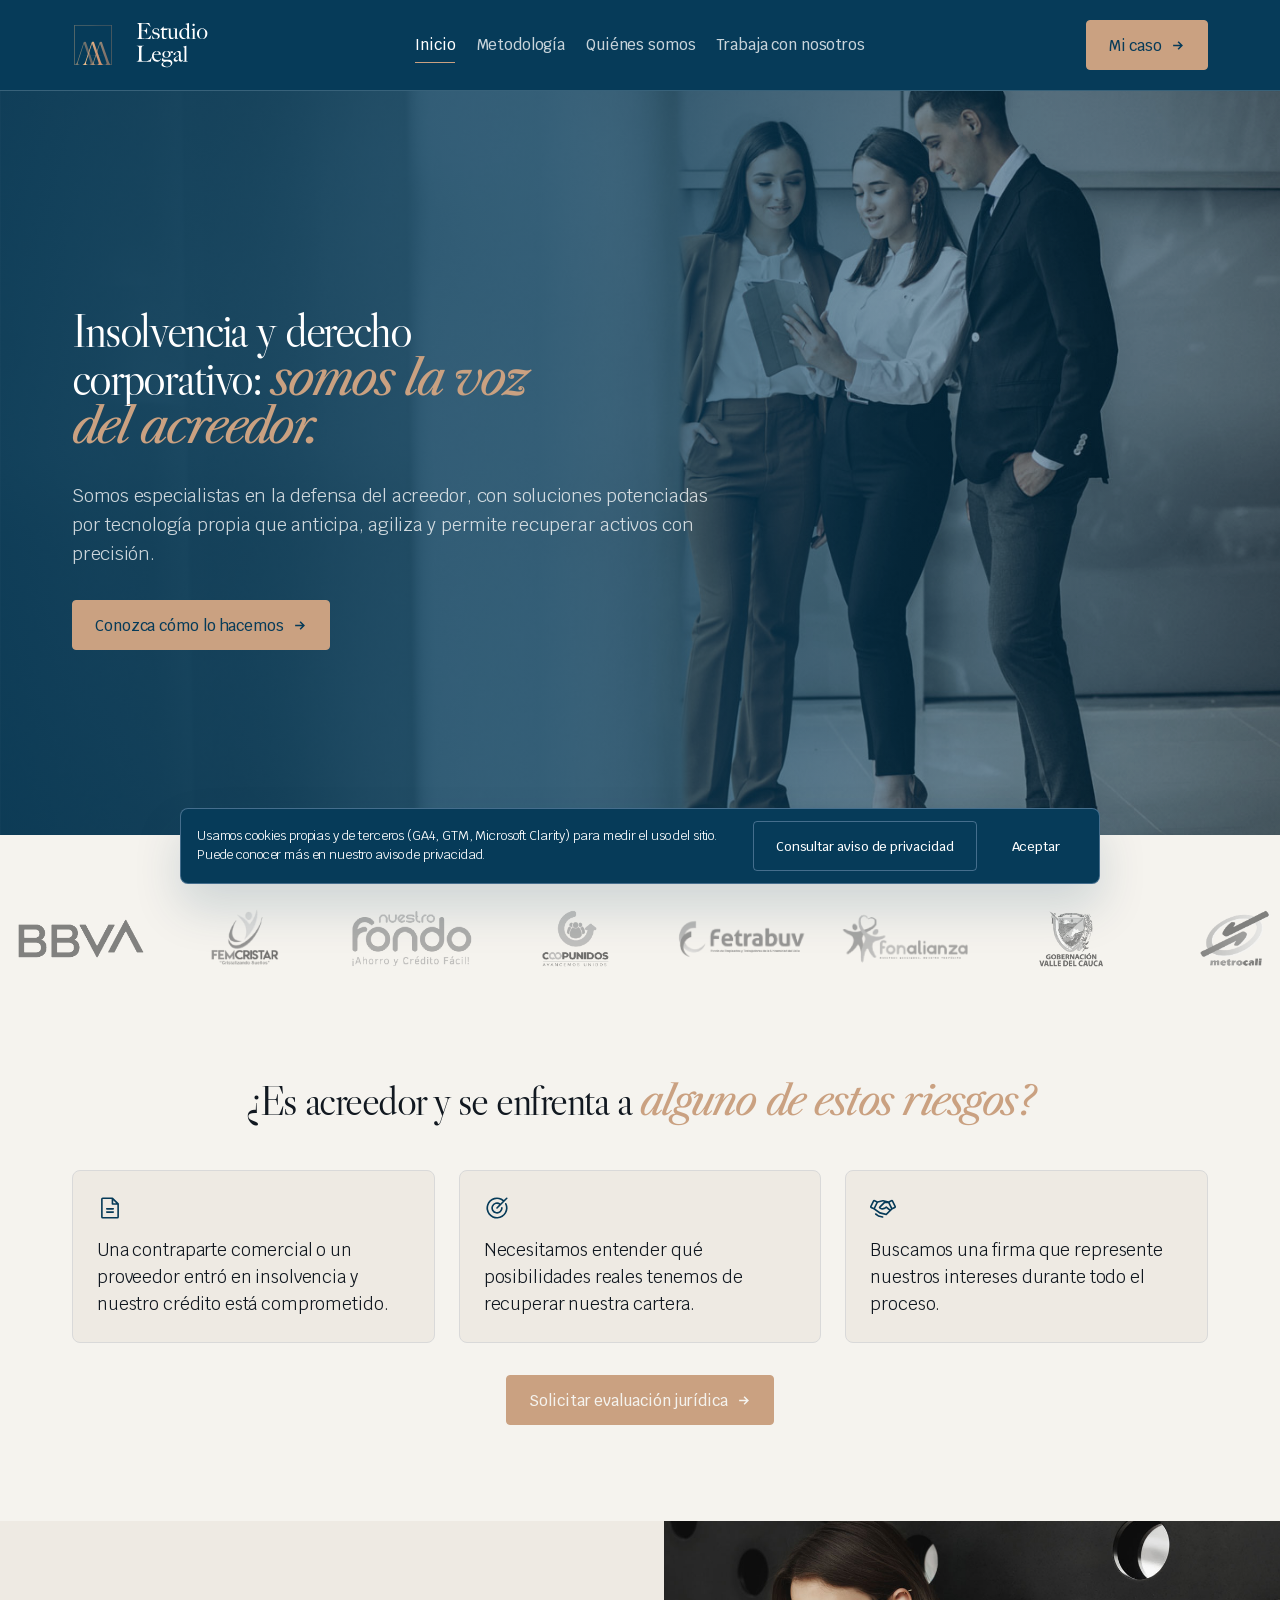
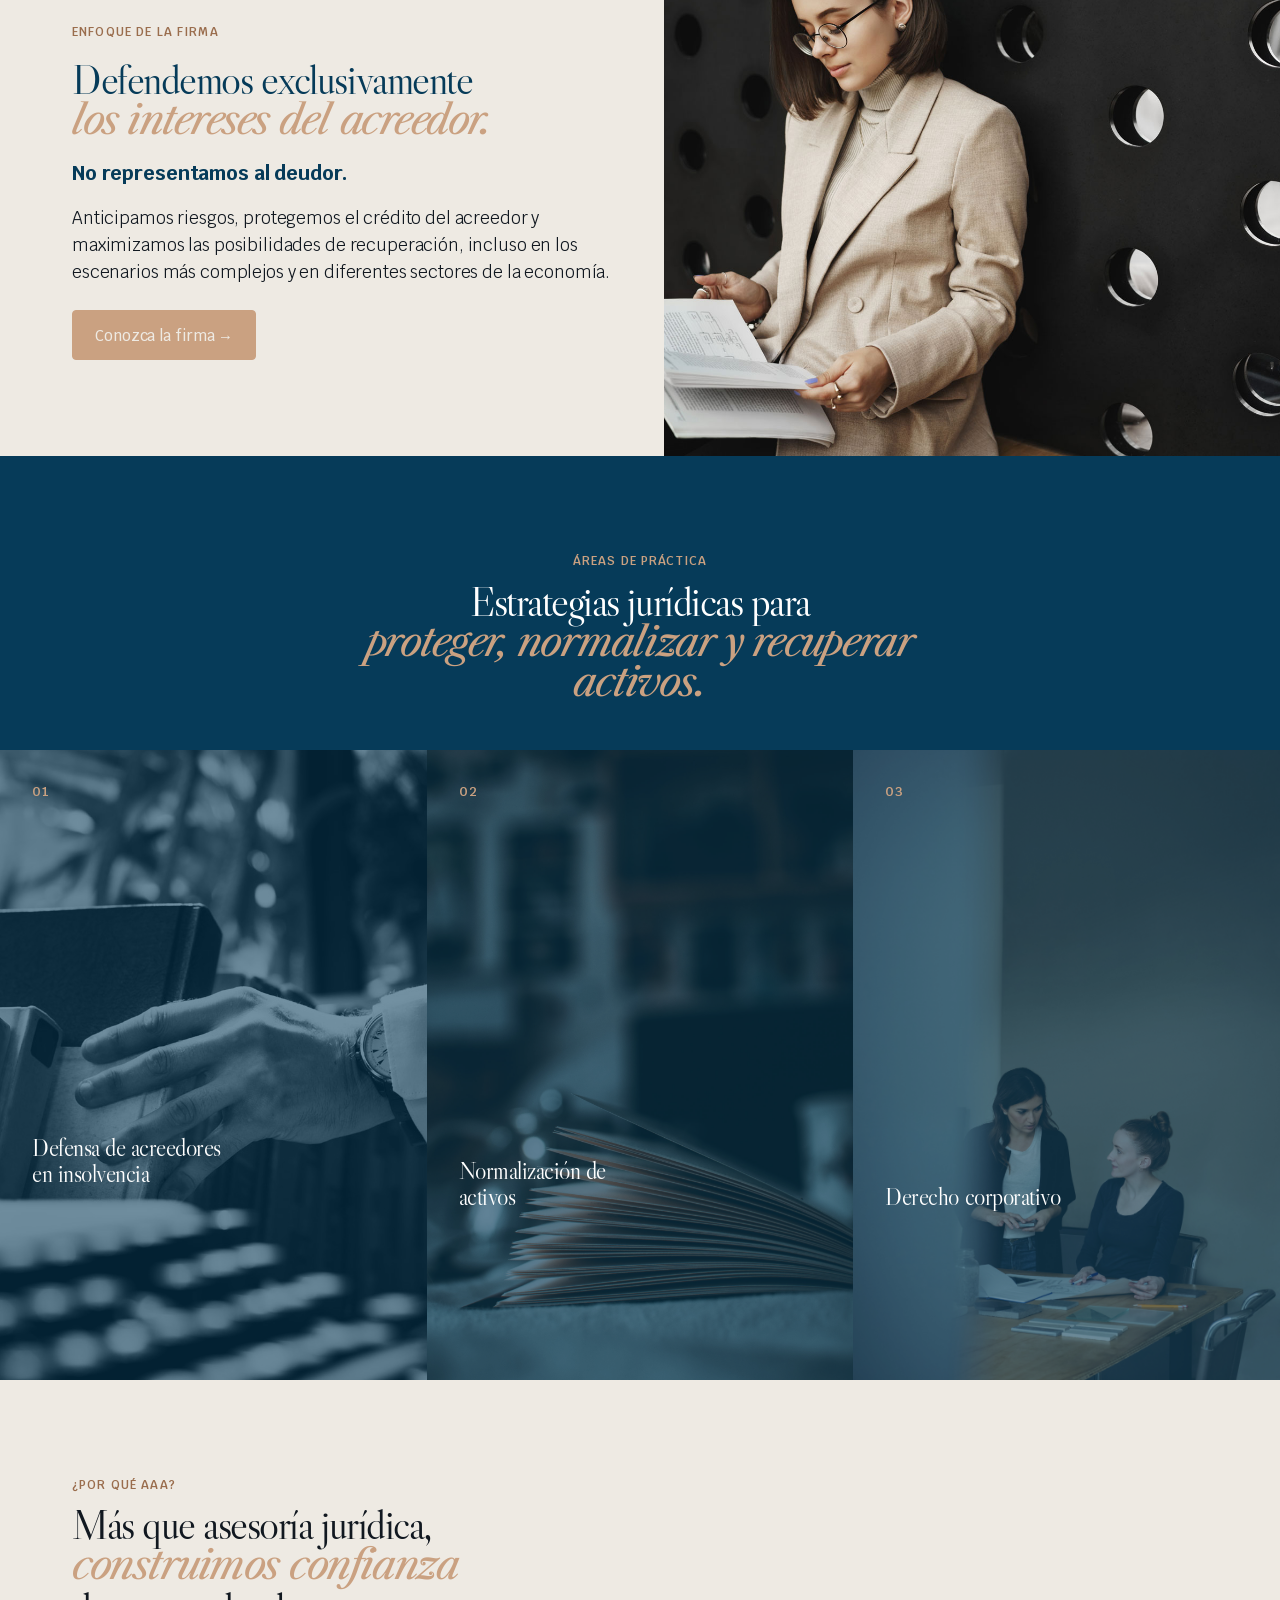
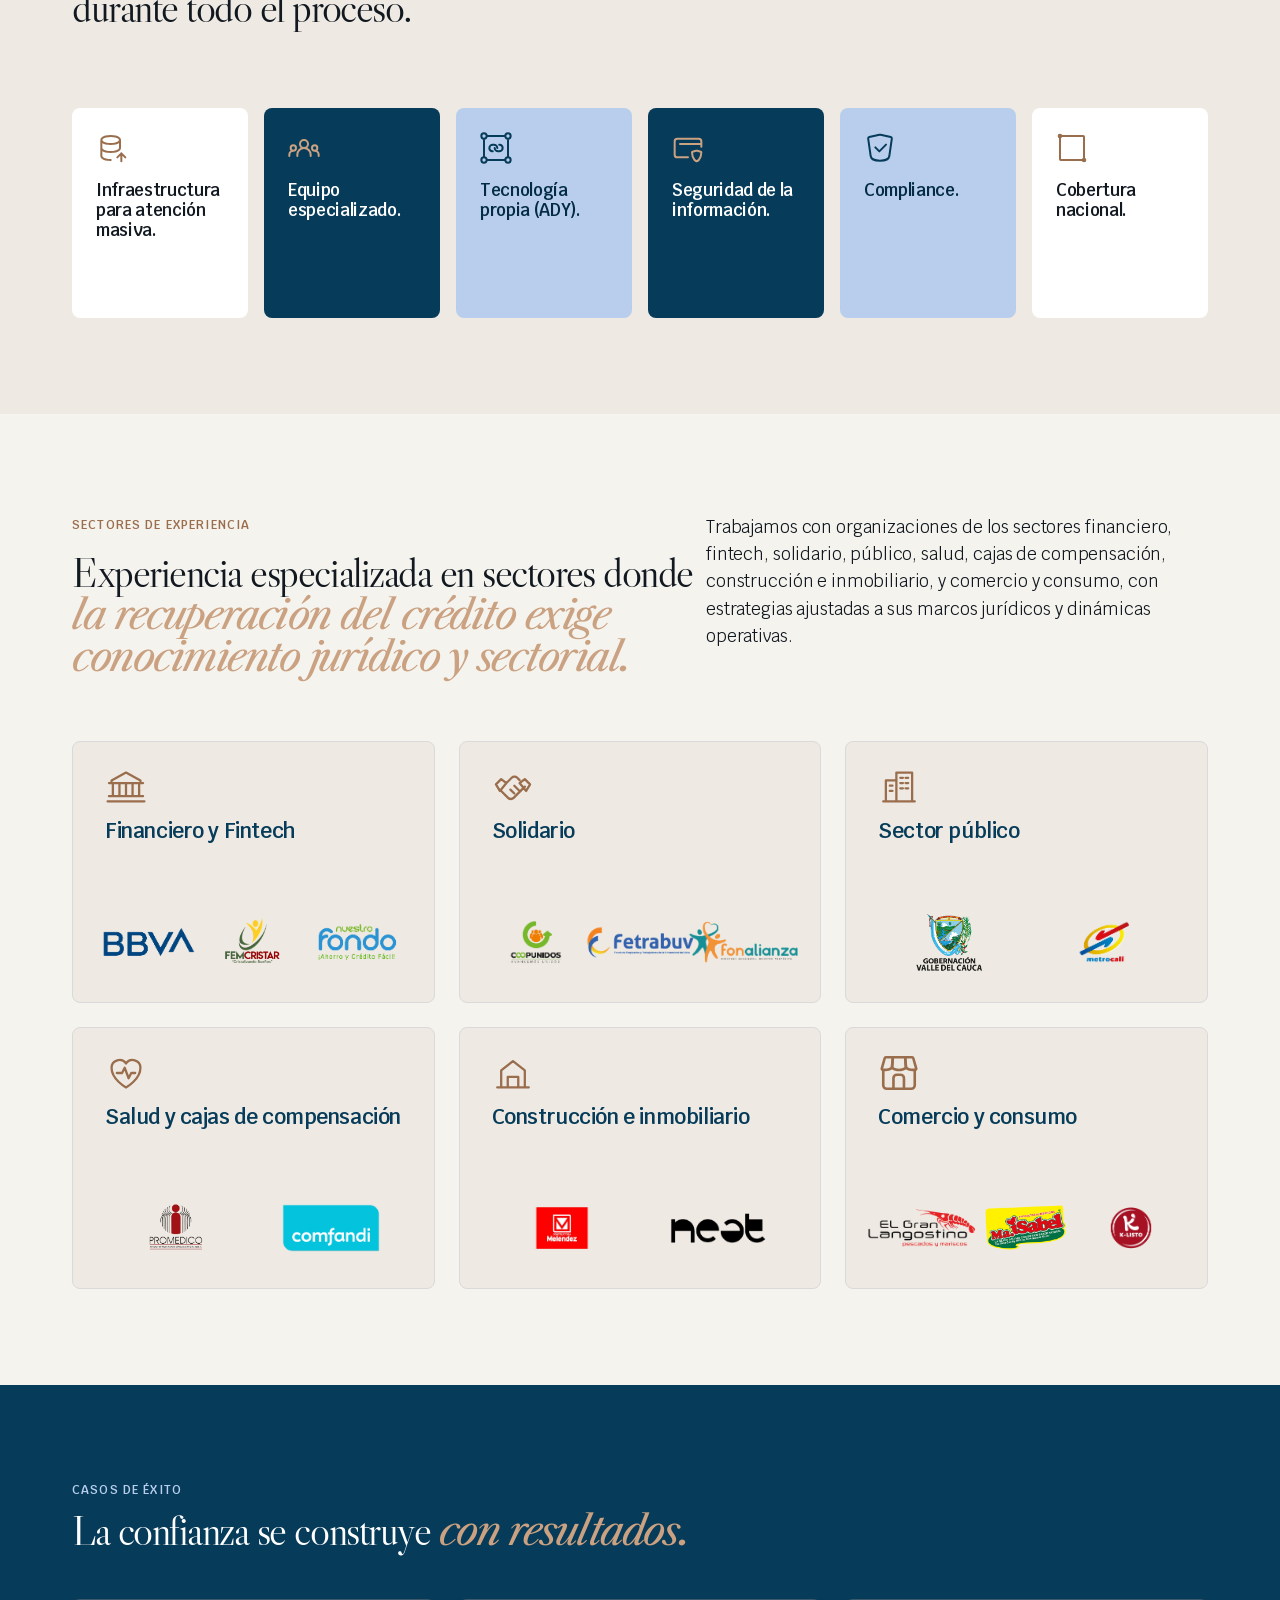
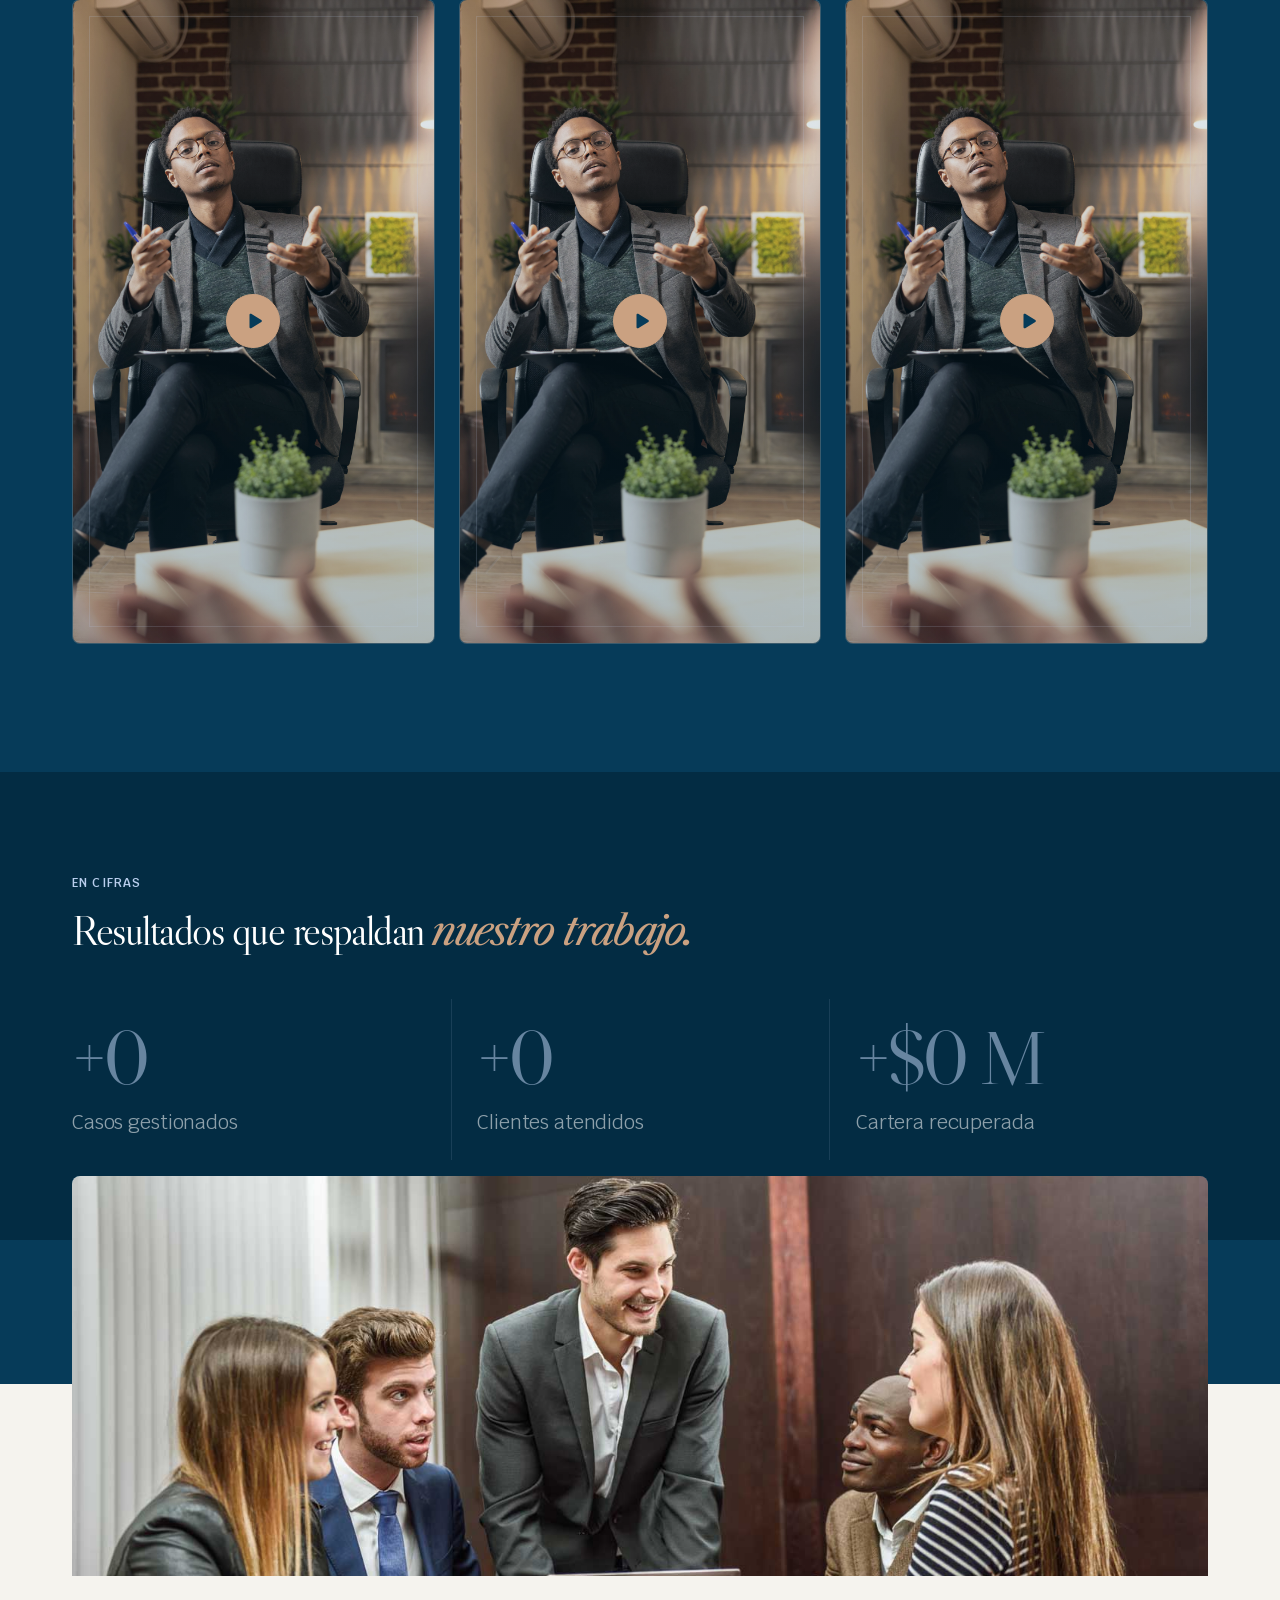
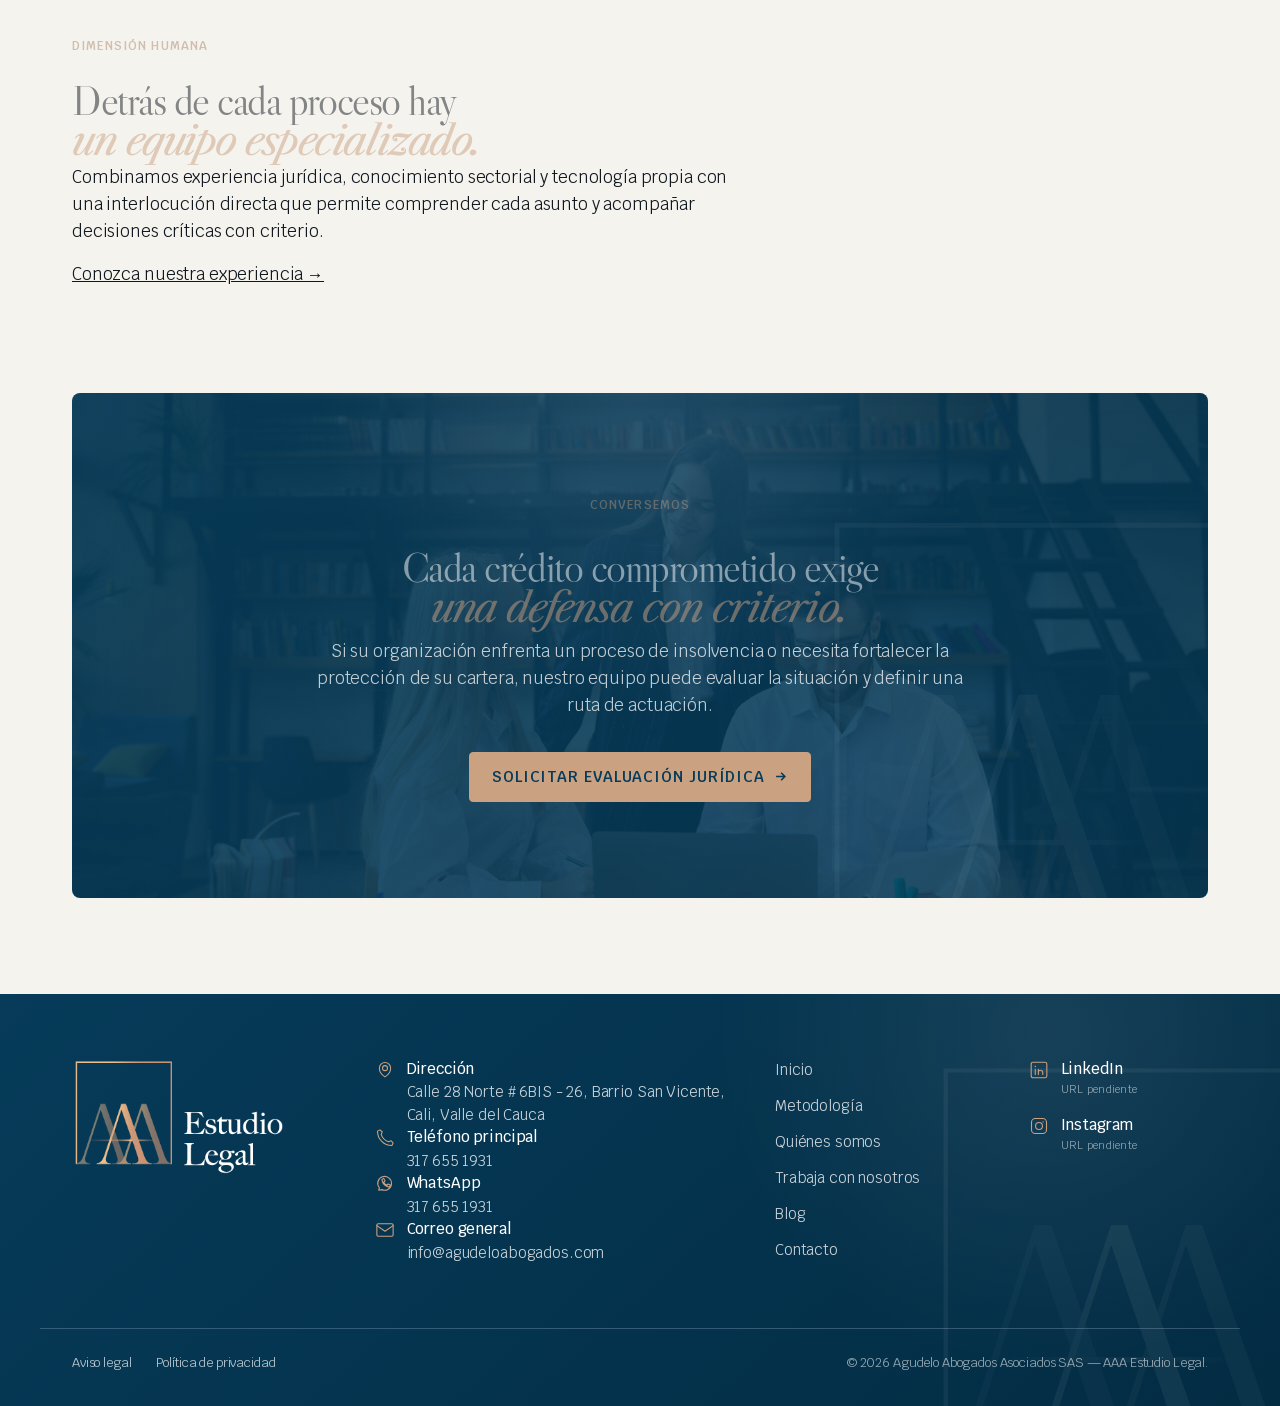
==== commit c1e6326b: "feat: refine content icons and methodology presentation" ====
--- a/prototype/index.html
+++ b/prototype/index.html
@@ -10,7 +10,7 @@
 <link href="https://fonts.googleapis.com/css2?family=Krub:wght@400;500;600;700&family=Libre+Caslon+Display&family=Libre+Caslon+Text:ital@1&display=swap" rel="stylesheet">
 <link rel="stylesheet" href="css/tokens.css">
 <link rel="stylesheet" href="css/base.css">
-<link rel="stylesheet" href="css/components.css?v=20260828-why-cards-desktop">
+<link rel="stylesheet" href="css/components.css?v=20260831-content-icons">
 </head>
 <body class="home-page">
 
@@ -377,7 +377,7 @@
       </article>
       <article class="sector-card" role="listitem">
         <div class="sector-card__header">
-          <span class="sector-card__icon icon-mask" style="--icon-mask: url('assets/img/icon-comercio-consumo.svg')" aria-hidden="true"></span>
+          <svg class="sector-card__icon" viewBox="0 0 24 24" fill="none" stroke="currentColor" stroke-width="1.5" aria-hidden="true"><path d="M3 10V19C3 20.1046 3.89543 21 5 21H19C20.1046 21 21 20.1046 21 19V10"/><path d="M14.8333 21V15C14.8333 13.8954 13.9379 13 12.8333 13H10.8333C9.72874 13 8.83331 13.8954 8.83331 15V21" stroke-miterlimit="16"/><path d="M21.8183 9.36418L20.1243 3.43517C20.0507 3.17759 19.8153 3 19.5474 3H15.5L15.9753 8.70377C15.9909 8.89043 16.0923 9.05904 16.2532 9.15495C16.6425 9.38698 17.4052 9.81699 18 10C19.0158 10.3125 20.5008 10.1998 21.3465 10.0958C21.6982 10.0526 21.9157 9.7049 21.8183 9.36418Z"/><path d="M14 10C14.5675 9.82538 15.2879 9.42589 15.6909 9.18807C15.8828 9.07486 15.9884 8.86103 15.9699 8.63904L15.5 3H8.5L8.03008 8.63904C8.01158 8.86103 8.11723 9.07486 8.30906 9.18807C8.71207 9.42589 9.4325 9.82538 10 10C11.493 10.4594 12.507 10.4594 14 10Z"/><path d="M3.87567 3.43517L2.18166 9.36418C2.08431 9.7049 2.3018 10.0526 2.6535 10.0958C3.49916 10.1998 4.98424 10.3125 6 10C6.59477 9.81699 7.35751 9.38698 7.74678 9.15495C7.90767 9.05904 8.00913 8.89043 8.02469 8.70377L8.5 3H4.45258C4.18469 3 3.94926 3.17759 3.87567 3.43517Z"/></svg>
           <span class="sector-card__name">Comercio y consumo</span>
         </div>
         <div class="sector-card__logos" aria-label="Logos de clientes de AAA Estudio Legal del sector Comercio y consumo">
--- a/prototype/css/components.css
+++ b/prototype/css/components.css
@@ -43,6 +43,12 @@
   text-wrap: balance;
 }
 
+/* Metodología: conserva en todos sus capítulos la misma relación eyebrow → título
+   aprobada en Home, sin alterar el ritmo posterior del body o de cada módulo. */
+.services-page .section-heading--editorial > .eyebrow {
+  margin-bottom: var(--space-4);
+}
+
 .section-title__regular { display: inline; }
 
 .section-title__emphasis {
@@ -924,6 +930,28 @@
   color: var(--color-accent-main-strong);
 }
 
+/* Microinteracción breve para iconografía de contenido. Se limita a Sectores,
+   ¿Por qué AAA? y los nodos editoriales de Metodología; navegación, botones,
+   logos e iconos utilitarios quedan fuera. */
+@media (hover: hover) and (pointer: fine) {
+  @media (prefers-reduced-motion: no-preference) {
+    .home-page .sector-card__icon,
+    .home-page .why-carousel .focus-card__icon {
+      transition: transform var(--motion-fast) var(--motion-ease),
+                  filter var(--motion-fast) var(--motion-ease);
+      transform-origin: center;
+    }
+
+    .home-page .sector-card:hover .sector-card__icon,
+    .home-page .sector-card:focus-within .sector-card__icon,
+    .home-page .why-carousel .surface-solid:hover .focus-card__icon,
+    .home-page .why-carousel .surface-solid:focus-within .focus-card__icon {
+      transform: translateY(-2px) scale(1.04);
+      filter: brightness(0.84);
+    }
+  }
+}
+
 /* D45 (2026-08-20): pasa de la serif de display a Krub bold — a pedido del Owner. */
 /* D80 (2026-08-21): baja un punto de tamaño a pedido del Owner — de
    clamp(1.15rem, 1.6vw, 1.5rem) (tope 1.5rem) a 1.3rem fijo. */
@@ -2515,7 +2543,7 @@
 
 .contact-intake__content { min-width: 0; }
 
-.contact-intake .section-heading--editorial h2 { max-width: 18ch; }
+.contact-intake .section-heading--editorial h2 { max-width: none; }
 
 .contact-intake__intro {
   max-width: 58ch;
@@ -5761,3 +5789,23 @@
 @media (max-width: 640px) {
   .section-heading--editorial h2 { font-size: 31px; }
 }
+
+/* Metodología ya tenía transiciones propias de borde/color. Esta capa final las
+   conserva y suma el gesto breve del ícono sin competir con el reveal del nodo.
+   Sobre azul profundo el tono se ilumina ligeramente para mantener contraste. */
+@media (min-width: 801px) and (hover: hover) and (pointer: fine) and (prefers-reduced-motion: no-preference) {
+  .services-page .stepper--flowchart .stepper__icon {
+    transform-origin: center;
+    transition: transform var(--motion-fast) var(--motion-ease),
+                filter var(--motion-fast) var(--motion-ease),
+                border-color var(--motion-base) var(--motion-ease),
+                background-color var(--motion-base) var(--motion-ease),
+                color var(--motion-base) var(--motion-ease);
+  }
+
+  .services-page .stepper--flowchart .stepper__step:hover .stepper__icon,
+  .services-page .stepper--flowchart .stepper__step:focus-within .stepper__icon {
+    transform: translateY(-2px) scale(1.04);
+    filter: brightness(1.12);
+  }
+}
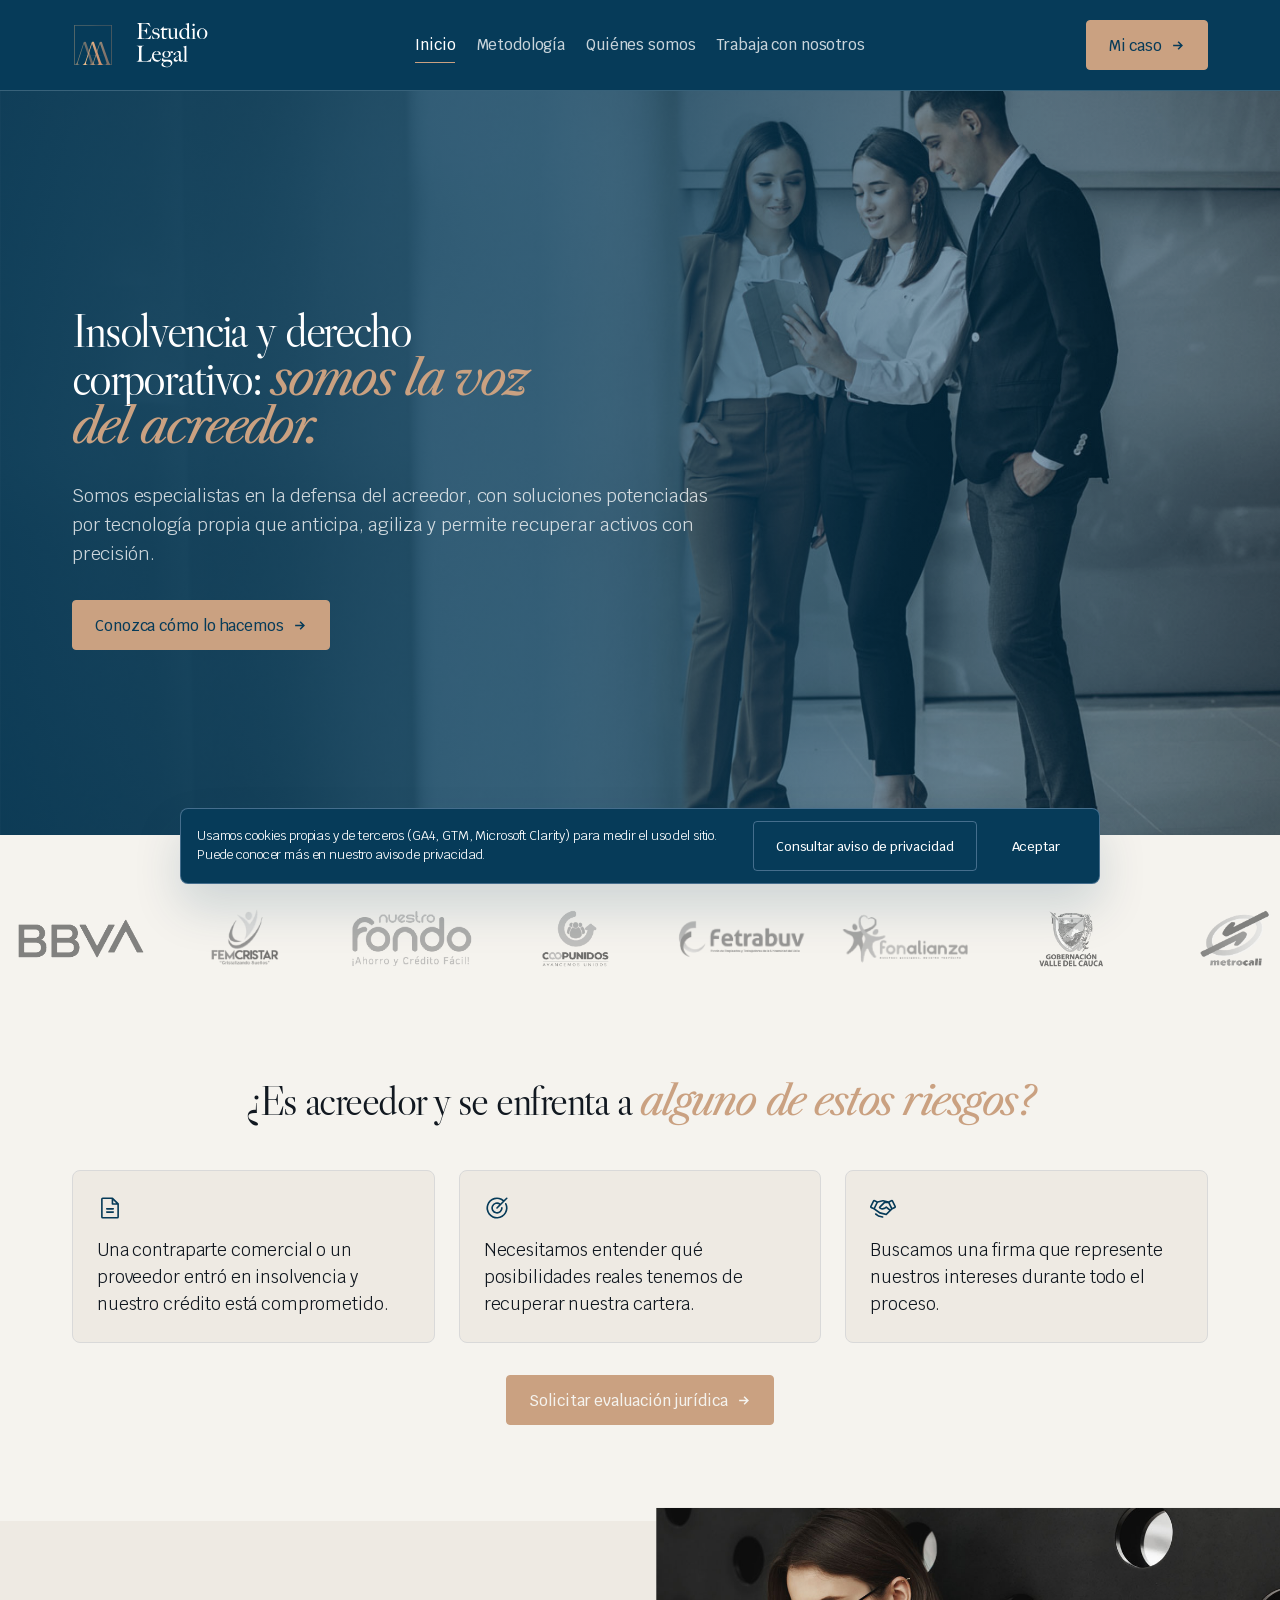
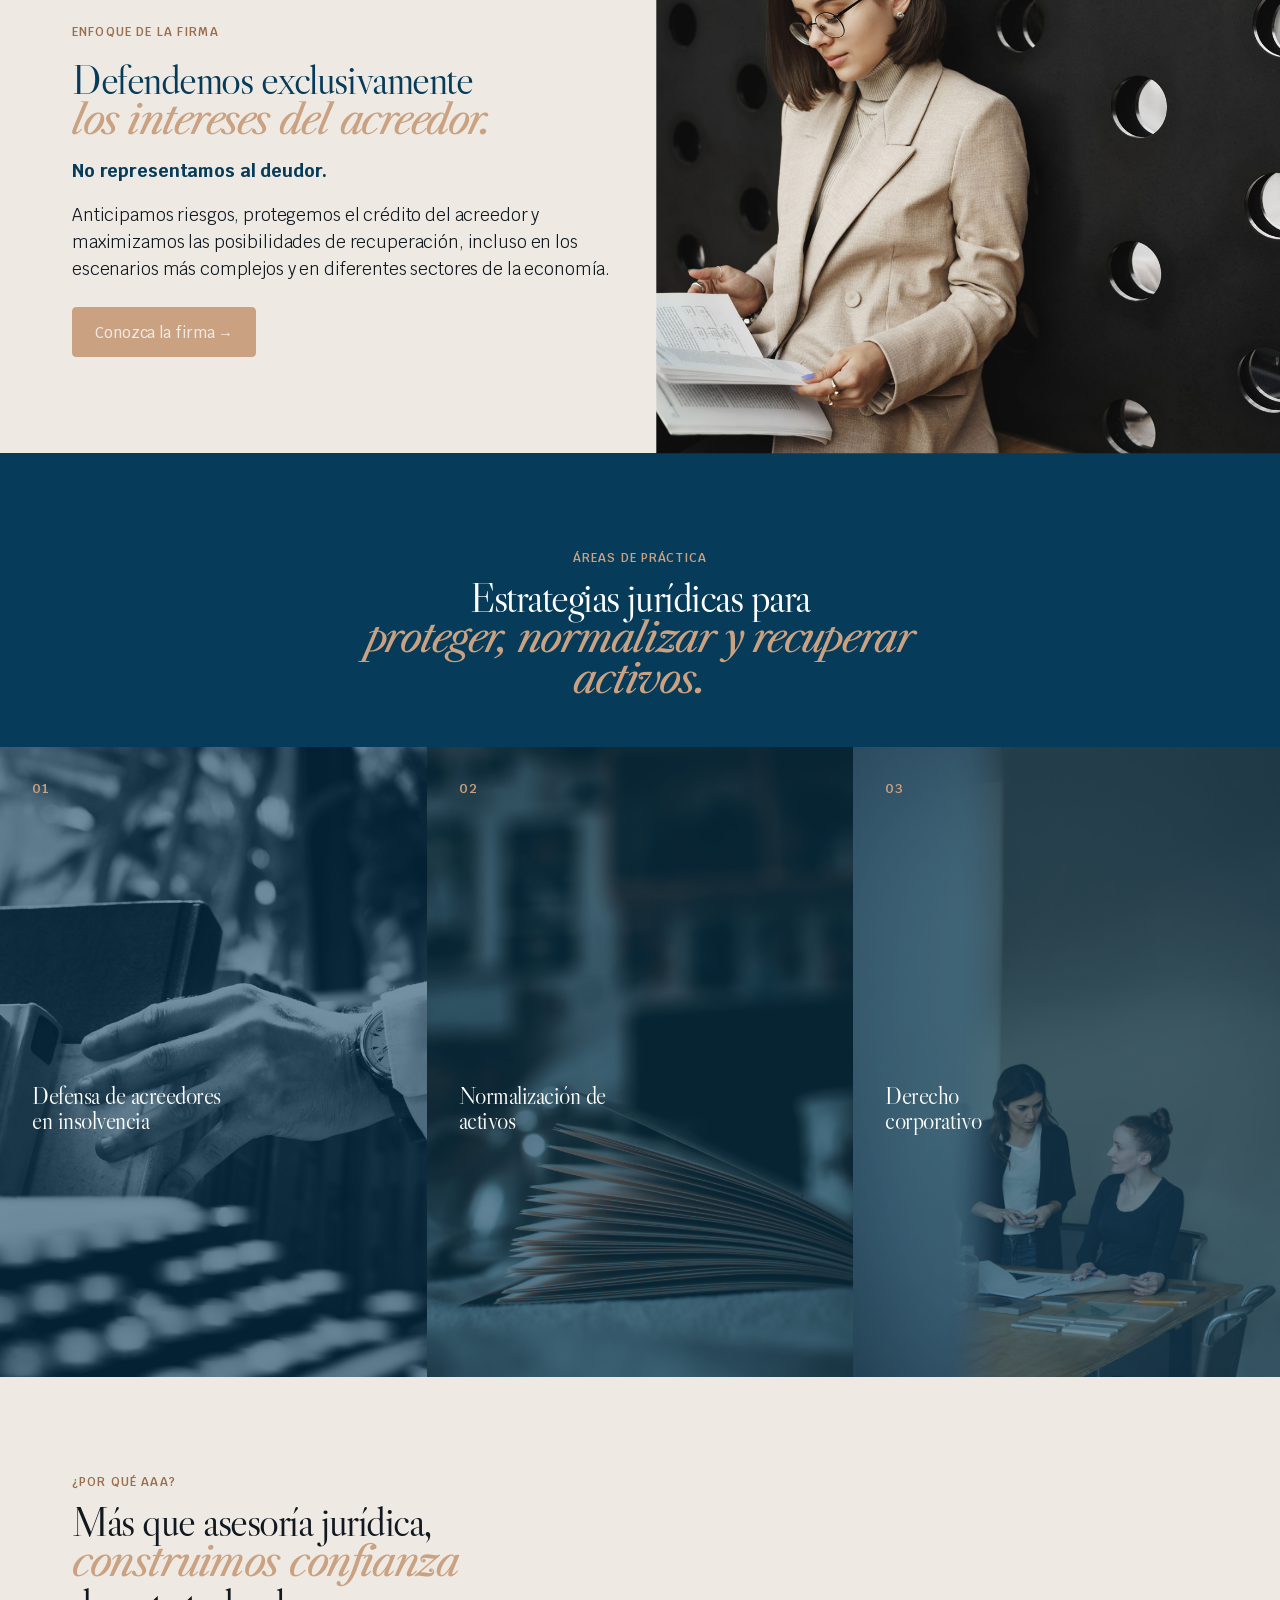
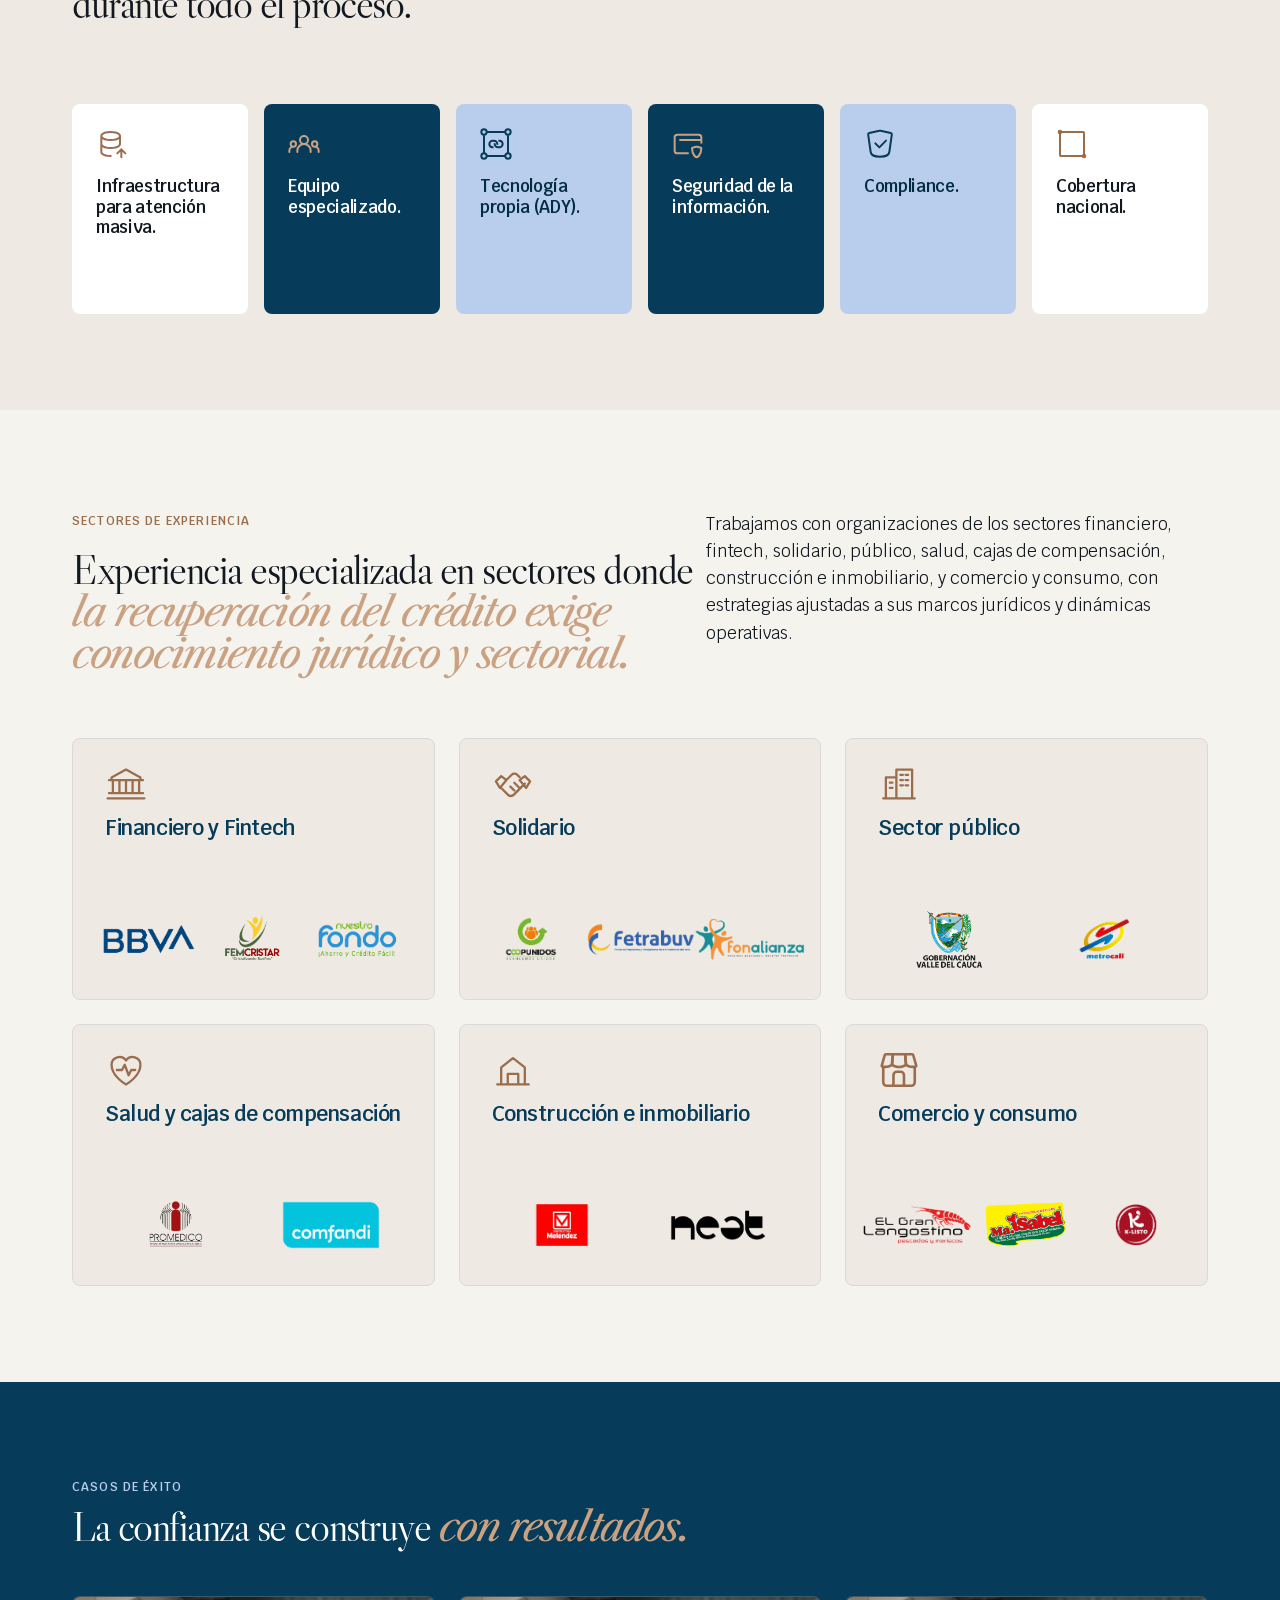
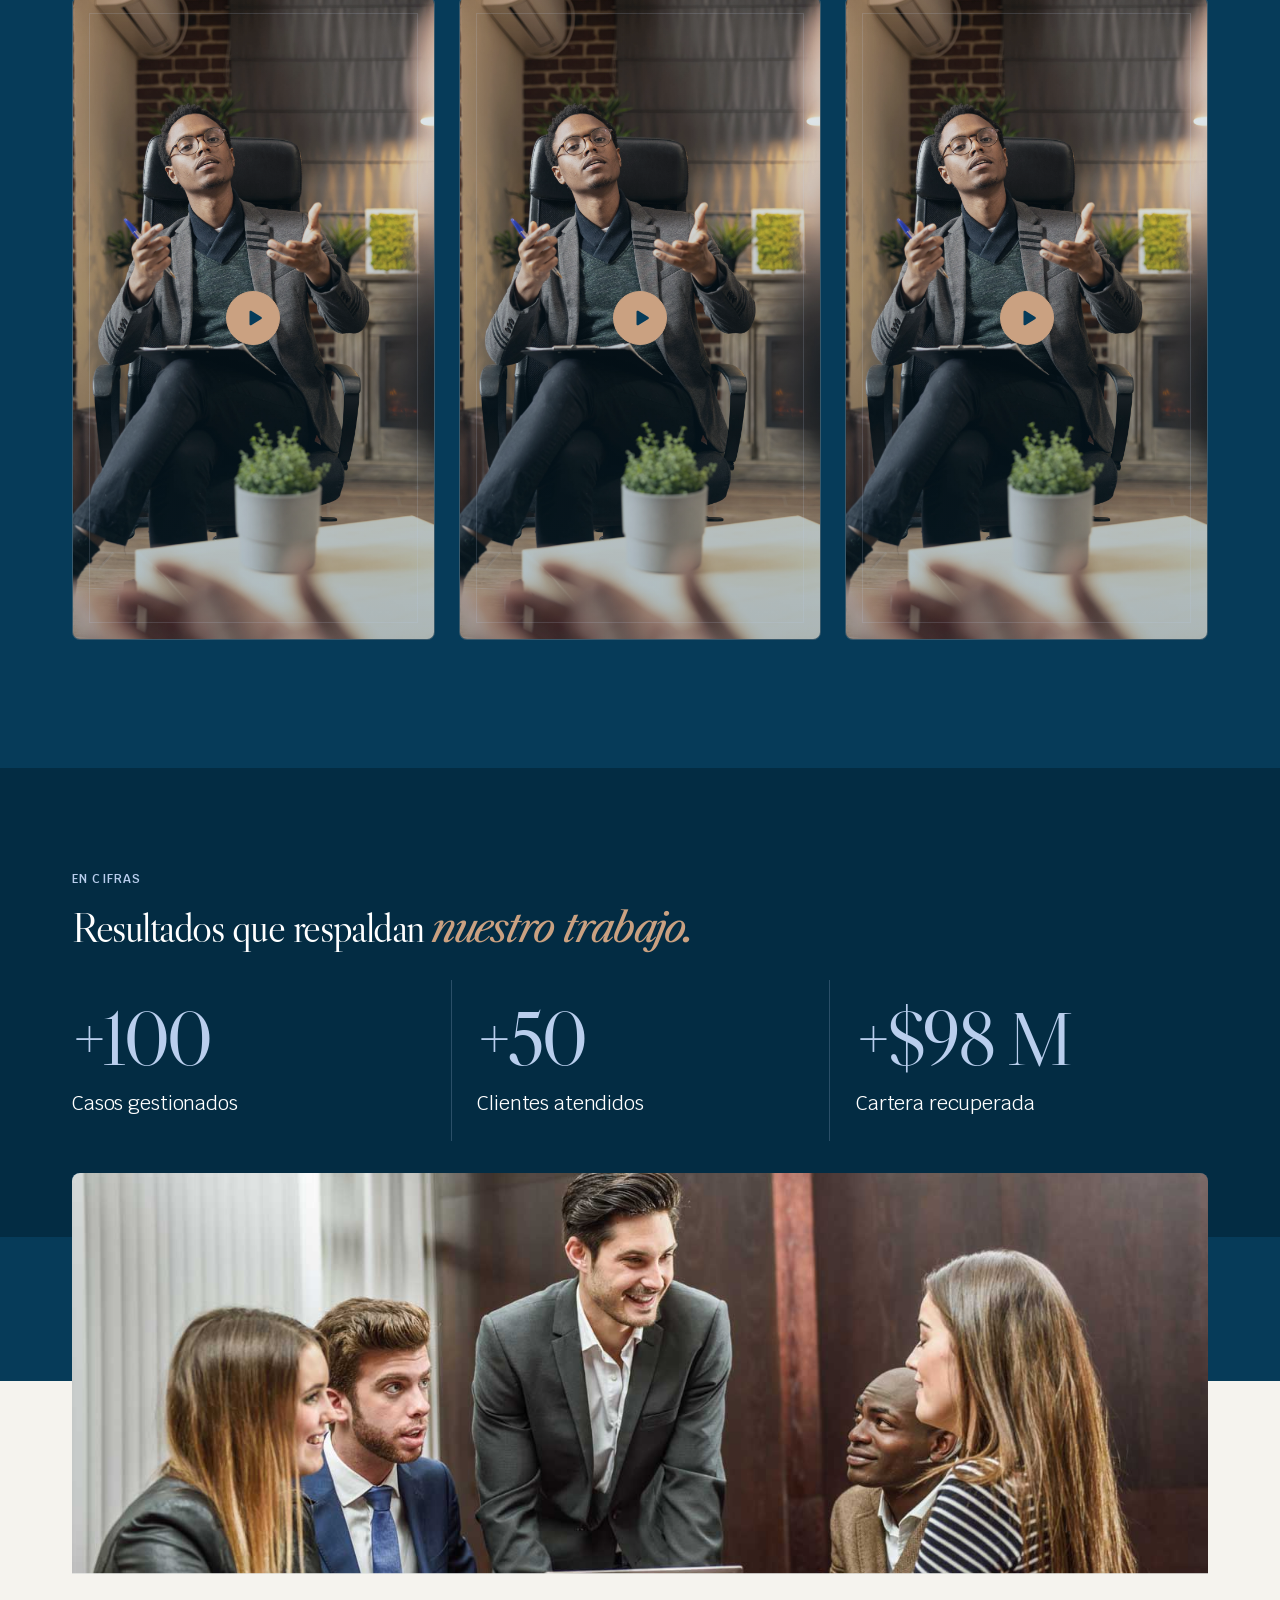
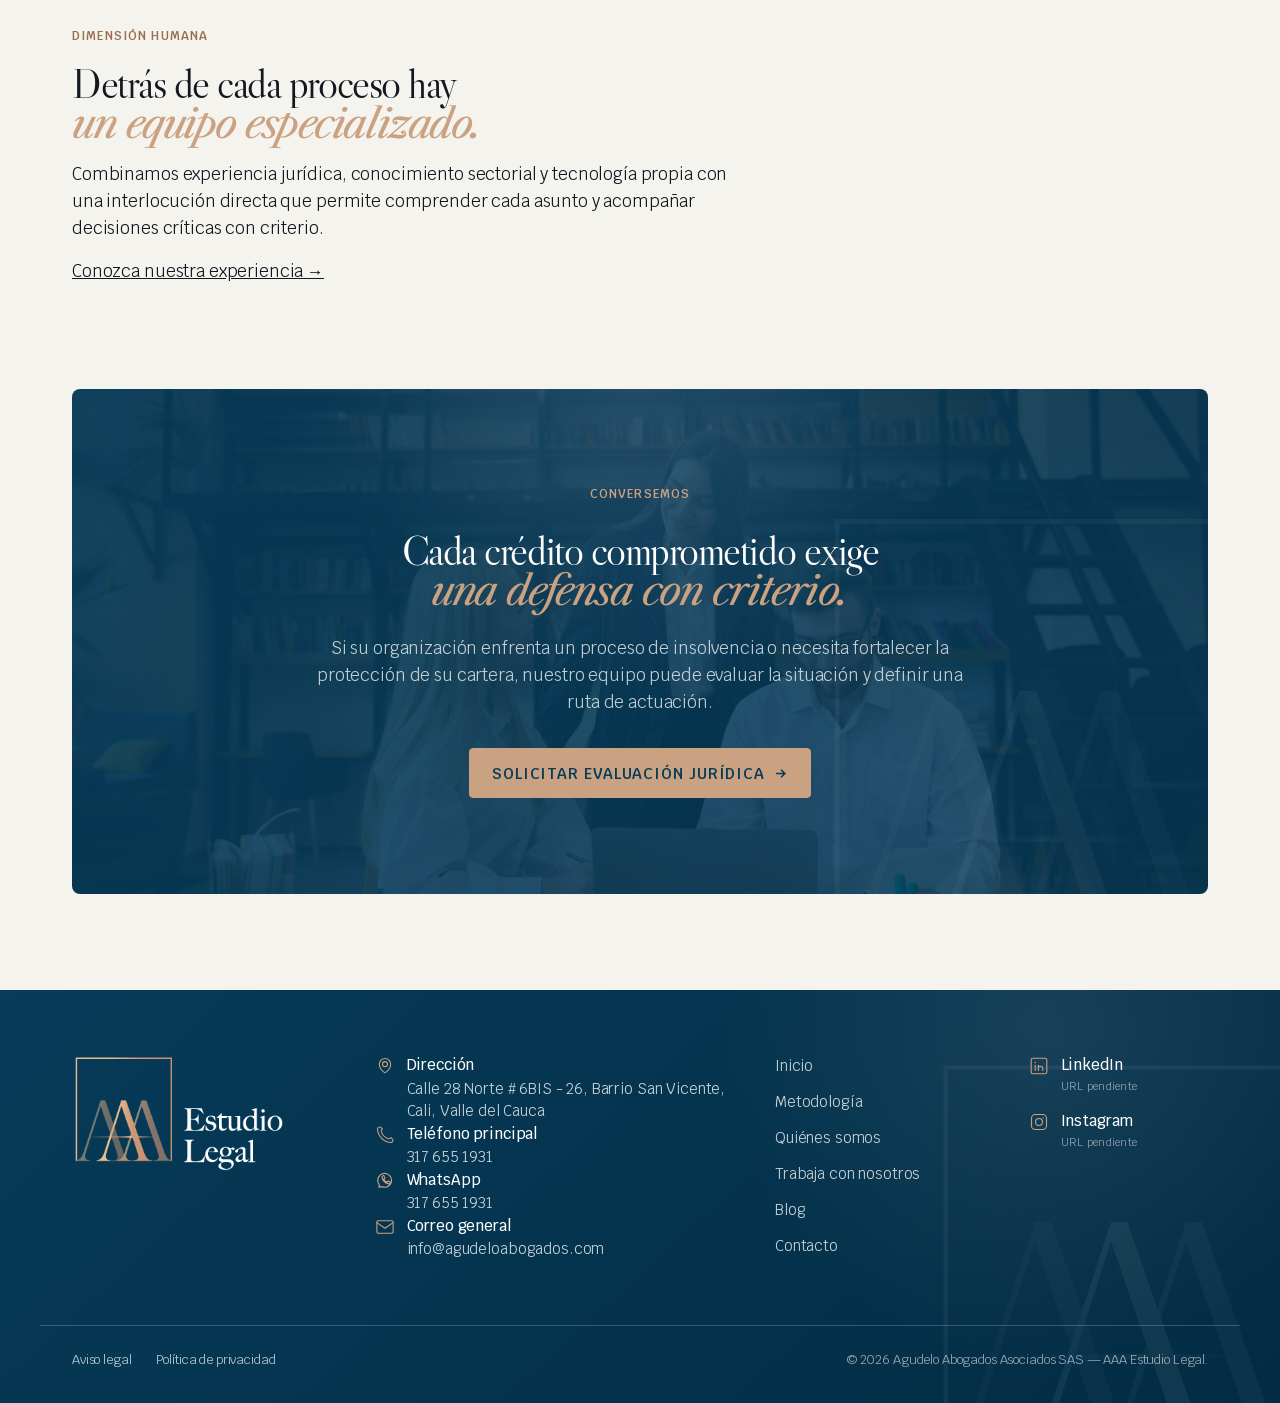
==== commit 5c19b796: "feat: refine internal layouts, mobile navigation, and contact flow" ====
--- a/prototype/index.html
+++ b/prototype/index.html
@@ -10,7 +10,7 @@
 <link href="https://fonts.googleapis.com/css2?family=Krub:wght@400;500;600;700&family=Libre+Caslon+Display&family=Libre+Caslon+Text:ital@1&display=swap" rel="stylesheet">
 <link rel="stylesheet" href="css/tokens.css">
 <link rel="stylesheet" href="css/base.css">
-<link rel="stylesheet" href="css/components.css?v=20260831-content-icons">
+<link rel="stylesheet" href="css/components.css?v=20260831-menu-contact-layout">
 </head>
 <body class="home-page">
 
@@ -62,6 +62,15 @@
             <li><a href="trabaja-con-nosotros.html">Trabaja con nosotros</a></li>
           </ul>
         </nav>
+        <div class="nav__mobile-contact" aria-label="Contacto de AAA Estudio Legal">
+          <p class="nav__mobile-contact-label">Contacto</p>
+          <address>
+            <span>Calle 28 Norte # 6BIS - 26<br>Barrio San Vicente, Cali</span>
+            <a href="https://wa.link/g02tqj" target="_blank" rel="noopener noreferrer">+57 317 655 1931</a>
+            <a href="mailto:info@agudeloabogados.com">info@agudeloabogados.com</a>
+          </address>
+          <a class="nav__mobile-contact-cta" href="captacion-b2b.html">Hablemos de su caso <span aria-hidden="true">→</span></a>
+        </div>
       </div>
     </details>
 
@@ -181,15 +190,15 @@
 
   <!-- 3. QUÉ HACE AAA — definición inequívoca del posicionamiento -->
   <section class="section home-about-summary" data-surface="light" aria-labelledby="que-hacemos-heading">
-    <div class="container grid-2 what-we-do-grid">
+    <div class="container grid-2 what-we-do-grid" data-motion="chapter">
       <div data-motion="section-title">
         <p class="eyebrow">Enfoque de la firma</p>
         <h2 id="que-hacemos-heading">Defendemos exclusivamente <span class="section-title__emphasis section-title__emphasis--block">los intereses del acreedor.</span></h2>
-        <p style="font-size: var(--text-md);"><strong>No representamos al deudor.</strong></p>
+        <p class="home-about-summary__exclusion"><strong>No representamos al deudor.</strong></p>
         <p>Anticipamos riesgos, protegemos el crédito del acreedor y maximizamos las posibilidades de recuperación, incluso en los escenarios más complejos y en diferentes sectores de la economía.</p>
         <p class="home-about-summary__action"><a class="btn btn--primary" href="nuestro-equipo.html">Conozca la firma →</a></p>
       </div>
-      <img class="what-we-do-visual temp-home-photo temp-home-photo--about reveal" src="assets/img/temp-prototype-home-que-hace-aaa.jpg" alt="Imagen temporal de prototipo: profesional revisando documentos" data-img-id="TEMP-HOME-ABOUT" data-asset-status="temporary-prototype" width="1500" height="1000" loading="lazy" decoding="async">
+      <img class="what-we-do-visual temp-home-photo temp-home-photo--about" src="assets/img/temp-prototype-home-que-hace-aaa.jpg" alt="Imagen temporal de prototipo: profesional revisando documentos" data-motion-media data-img-id="TEMP-HOME-ABOUT" data-asset-status="temporary-prototype" width="1500" height="1000" loading="lazy" decoding="async">
     </div>
   </section>
 
@@ -221,7 +230,7 @@
           <img class="media-placeholder temp-home-photo temp-home-photo--service-corporate" src="assets/img/temp-prototype-home-servicio-corporativo.jpg" alt="" data-asset-status="temporary-prototype" width="2000" height="2997" loading="lazy" decoding="async">
           <div class="surface-visual__caption">
             <span class="focus-card__index">03</span>
-            <h3>Derecho corporativo</h3>
+            <h3>Derecho<br>corporativo</h3>
             <p>Estructuramos decisiones jurídicas orientadas a proteger la continuidad y la estabilidad empresarial.</p>
           </div>
         </a>
@@ -339,7 +348,7 @@
           <svg class="sector-card__icon" viewBox="0 0 256 256" fill="none" stroke="currentColor" stroke-width="14" stroke-linecap="round" stroke-linejoin="round" aria-hidden="true"><path d="m88 104 32-32a24 24 0 0 1 34 0l14 14M56 152l42 42a24 24 0 0 0 34 0l68-68M24 112l32-32 32 24-40 48ZM232 112l-32-32-32 24 40 48Z"/><path d="m112 144 24 24M136 120l32 32"/></svg>
           <span class="sector-card__name">Solidario</span>
         </div>
-        <div class="sector-card__logos" aria-label="Logos de clientes de AAA Estudio Legal del sector Solidario">
+        <div class="sector-card__logos sector-card__logos--spaced" aria-label="Logos de clientes de AAA Estudio Legal del sector Solidario">
           <span class="sector-card__logo"><img src="assets/img/logo-coopunidos.png" alt="Logo de Coopunidos" loading="lazy"></span>
           <span class="sector-card__logo"><img src="assets/img/logo-fetrabuv.png" alt="Logo de Fetrabuv" loading="lazy"></span>
           <span class="sector-card__logo"><img src="assets/img/logo-fonalianza.png" alt="Logo de Fonalianza" loading="lazy"></span>
@@ -380,7 +389,7 @@
           <svg class="sector-card__icon" viewBox="0 0 24 24" fill="none" stroke="currentColor" stroke-width="1.5" aria-hidden="true"><path d="M3 10V19C3 20.1046 3.89543 21 5 21H19C20.1046 21 21 20.1046 21 19V10"/><path d="M14.8333 21V15C14.8333 13.8954 13.9379 13 12.8333 13H10.8333C9.72874 13 8.83331 13.8954 8.83331 15V21" stroke-miterlimit="16"/><path d="M21.8183 9.36418L20.1243 3.43517C20.0507 3.17759 19.8153 3 19.5474 3H15.5L15.9753 8.70377C15.9909 8.89043 16.0923 9.05904 16.2532 9.15495C16.6425 9.38698 17.4052 9.81699 18 10C19.0158 10.3125 20.5008 10.1998 21.3465 10.0958C21.6982 10.0526 21.9157 9.7049 21.8183 9.36418Z"/><path d="M14 10C14.5675 9.82538 15.2879 9.42589 15.6909 9.18807C15.8828 9.07486 15.9884 8.86103 15.9699 8.63904L15.5 3H8.5L8.03008 8.63904C8.01158 8.86103 8.11723 9.07486 8.30906 9.18807C8.71207 9.42589 9.4325 9.82538 10 10C11.493 10.4594 12.507 10.4594 14 10Z"/><path d="M3.87567 3.43517L2.18166 9.36418C2.08431 9.7049 2.3018 10.0526 2.6535 10.0958C3.49916 10.1998 4.98424 10.3125 6 10C6.59477 9.81699 7.35751 9.38698 7.74678 9.15495C7.90767 9.05904 8.00913 8.89043 8.02469 8.70377L8.5 3H4.45258C4.18469 3 3.94926 3.17759 3.87567 3.43517Z"/></svg>
           <span class="sector-card__name">Comercio y consumo</span>
         </div>
-        <div class="sector-card__logos" aria-label="Logos de clientes de AAA Estudio Legal del sector Comercio y consumo">
+        <div class="sector-card__logos sector-card__logos--spaced" aria-label="Logos de clientes de AAA Estudio Legal del sector Comercio y consumo">
           <span class="sector-card__logo"><img src="assets/img/logo-elgranlangostino.png" alt="Logo de El Gran Langostino" loading="lazy"></span>
           <span class="sector-card__logo"><img src="assets/img/logo-ma-isabel.png" alt="Logo de Ma. Isabel" loading="lazy"></span>
           <span class="sector-card__logo"><img src="assets/img/logo-k-listo.png" alt="Logo de K-Listo" loading="lazy"></span>
@@ -465,8 +474,8 @@
   <section class="section" aria-labelledby="equipo-heading">
     <div class="container">
       <div class="people-card">
-        <div class="grid-2 people-intro">
-          <img class="media-placeholder people-intro__media temp-home-photo temp-home-photo--people" src="assets/img/temp-prototype-home-dimension-humana.jpg" alt="Imagen temporal de prototipo: grupo de profesionales conversando en una reunión" data-img-id="TEMP-HOME-PEOPLE" data-asset-status="temporary-prototype" width="1500" height="1001" loading="lazy" decoding="async">
+        <div class="grid-2 people-intro" data-motion="chapter">
+          <img class="media-placeholder people-intro__media temp-home-photo temp-home-photo--people" src="assets/img/temp-prototype-home-dimension-humana.jpg" alt="Imagen temporal de prototipo: grupo de profesionales conversando en una reunión" data-motion-media data-img-id="TEMP-HOME-PEOPLE" data-asset-status="temporary-prototype" width="1500" height="1001" loading="lazy" decoding="async">
           <div class="people-intro__copy" data-motion="section-title">
             <p class="eyebrow">Dimensión humana</p>
             <h2 id="equipo-heading">Detrás de cada proceso hay <span class="section-title__emphasis section-title__emphasis--block">un equipo especializado.</span></h2>
@@ -531,7 +540,7 @@
           <svg class="home-footer__icon" viewBox="0 0 256 256" fill="none" stroke="currentColor" stroke-width="14" stroke-linecap="round" stroke-linejoin="round" aria-hidden="true"><path d="M92 48 64 24 32 40c0 101.6 82.4 184 184 184l16-32-24-28-36 12a144 144 0 0 1-92-92Z"/></svg>
           <span><strong>Teléfono principal</strong>317 655 1931</span>
         </a>
-        <a class="home-footer__contact-item" href="https://wa.me/573176551931" target="_blank" rel="noopener noreferrer">
+        <a class="home-footer__contact-item" href="https://wa.link/g02tqj" target="_blank" rel="noopener noreferrer">
           <svg class="home-footer__icon" viewBox="0 0 256 256" fill="none" stroke="currentColor" stroke-width="14" stroke-linecap="round" stroke-linejoin="round" aria-hidden="true"><path d="M88 72c8 48 48 88 96 96l16-24-32-16-16 16c-16-8-32-24-40-40l16-16-16-32Z"/><path d="M48 208 56 176a88 88 0 1 1 32 24Z"/></svg>
           <span><strong>WhatsApp</strong>317 655 1931</span>
         </a>
@@ -584,7 +593,7 @@
 
 <script defer src="js/gsap/gsap-3.15.0.min.js"></script>
 <script defer src="js/gsap/ScrollTrigger-3.15.0.min.js"></script>
-<script defer src="js/home-motion.js?v=20260828-motion-phase-1"></script>
-<script defer src="js/main.js?v=20260828-why-carousel"></script>
+<script defer src="js/home-motion.js?v=20260831-motion-phase-2"></script>
+<script defer src="js/main.js?v=20260831-mobile-menu"></script>
 </body>
 </html>
--- a/prototype/css/components.css
+++ b/prototype/css/components.css
@@ -35,6 +35,7 @@
 /* =====================================================================
    SISTEMA EDITORIAL COMPARTIDO — Home + páginas internas
    ===================================================================== */
+.section-heading--editorial h1,
 .section-heading--editorial h2 {
   max-width: 24ch;
   margin-bottom: 0;
@@ -61,10 +62,13 @@
 
 .section-title__emphasis--block { display: block; }
 
+.surface-theme--dark-primary .section-heading--editorial h1,
 .surface-theme--dark-primary .section-heading--editorial h2,
+.surface-theme--dark-deep .section-heading--editorial h1,
 .surface-theme--dark-deep .section-heading--editorial h2 { color: var(--color-white); }
 
 @media (max-width: 640px) {
+  .section-heading--editorial h1,
   .section-heading--editorial h2 { font-size: 31px; }
 }
 
@@ -2397,6 +2401,9 @@
 
 .talent-application__heading h2 { max-width: none; }
 
+/* Replica la relación eyebrow → título → descripción aprobada en Home. */
+.talent-application__heading > .eyebrow { margin-bottom: var(--space-4); }
+
 @media (min-width: 761px) {
   .talent-application__heading .section-title__regular,
   .talent-application__heading .section-title__emphasis {
@@ -2532,69 +2539,103 @@
   }
 }
 
-/* Contacto B2B: reutiliza el formulario abierto y el encabezado editorial de las
-   páginas internas; solo define la relación formulario/fotografía del capítulo. */
+/* Contacto B2B: composición editorial directa, sin Hero intermedio. La información
+   de contexto ocupa la columna izquierda y el formulario la derecha. */
+.contact-intake {
+  min-height: 100vh;
+  padding-top: clamp(136px, 15vh, 176px);
+}
+
 .contact-intake__grid {
   display: grid;
-  grid-template-columns: minmax(0, 1.2fr) minmax(320px, 0.8fr);
-  align-items: stretch;
-  gap: clamp(var(--space-8), 5vw, var(--space-16));
+  grid-template-columns: minmax(0, 1.25fr) minmax(480px, 0.95fr);
+  align-items: start;
+  gap: clamp(var(--space-8), 4vw, var(--space-12));
 }
 
 .contact-intake__content { min-width: 0; }
 
-.contact-intake .section-heading--editorial h2 { max-width: none; }
+.contact-intake .section-heading--editorial h1,
+.contact-intake .section-heading--editorial h2 {
+  max-width: 31ch;
+  text-wrap: balance;
+}
+
+.contact-intake__title {
+  margin: 0;
+  color: var(--color-navy-deep);
+}
 
 .contact-intake__intro {
-  max-width: 58ch;
+  max-width: 44ch;
   margin-top: var(--space-6);
   color: var(--color-text-muted);
+}
+
+.contact-intake__details {
+  display: grid;
+  gap: var(--space-6);
+  max-width: 42ch;
+  margin-top: var(--space-12);
+  padding-top: var(--space-6);
+  border-top: 1px solid rgba(var(--color-navy-deep-rgb), 0.18);
+  color: var(--color-text-on-light);
+  font-style: normal;
+}
+
+.contact-intake__detail {
+  display: grid;
+  gap: var(--space-2);
+}
+
+.contact-intake__detail > span {
+  color: var(--color-accent-strong);
+  font-size: 0.78rem;
+  font-weight: 700;
+  letter-spacing: 0.08em;
+  text-transform: uppercase;
+}
+
+.contact-intake__detail p { margin: 0; }
+
+.contact-intake__detail a {
+  width: fit-content;
+  color: var(--color-navy-deep);
+  font-weight: 600;
+  text-decoration-thickness: 1px;
+  text-underline-offset: 0.22em;
 }
 
 .contact-form.talent-form--open {
   grid-template-columns: repeat(2, minmax(0, 1fr));
   gap: var(--space-6);
   max-width: none;
-  margin: var(--space-8) 0 0;
-}
-
-.contact-intake__media {
-  position: relative;
-  align-self: center;
-  width: 100%;
-  aspect-ratio: 4 / 5;
-  overflow: hidden;
+  margin: 0;
+  padding: clamp(var(--space-6), 3vw, var(--space-12));
+  background: var(--color-surface-light-alt);
   border-radius: var(--radius-md);
 }
 
-.contact-intake__media img {
-  width: 100%;
-  height: 100%;
-  object-fit: cover;
-  object-position: 54% center;
-}
-
 @media (max-width: 900px) {
+  .contact-intake {
+    min-height: 0;
+    padding-top: clamp(120px, 16vw, 148px);
+  }
+
   .contact-intake__grid {
     grid-template-columns: minmax(0, 1fr);
     gap: var(--space-12);
   }
 
-  .contact-intake__media {
-    min-height: 0;
-    aspect-ratio: 4 / 3;
-  }
-
-  .contact-intake__media img {
-    min-height: 0;
-    object-position: center 38%;
-  }
+  .contact-intake .section-heading--editorial h1,
+  .contact-intake .section-heading--editorial h2 { max-width: 20ch; }
 }
 
 @media (max-width: 640px) {
   .contact-form.talent-form--open {
     grid-template-columns: minmax(0, 1fr);
-    margin-top: var(--space-8);
+    margin-top: 0;
+    padding: var(--space-6);
   }
 
   .contact-form.talent-form--open .talent-form__field,
@@ -2602,8 +2643,6 @@
   .contact-form.talent-form--open .talent-form__submit {
     grid-column: 1;
   }
-
-  .contact-intake__media { aspect-ratio: 4 / 3; }
 }
 
 /* =====================================================================
@@ -3436,7 +3475,7 @@
 .philosophy-section .philosophy-quote {
   max-width: 42ch;
   margin: 0 0 var(--space-8);
-  padding: var(--space-5) var(--space-6);
+  padding: var(--space-5) var(--space-6) var(--space-5) var(--space-8);
   border-left: 3px solid var(--color-accent-main);
   border-radius: 0 var(--radius-sm) var(--radius-sm) 0;
   background: rgba(var(--color-accent-main-rgb), 0.07);
@@ -3448,6 +3487,7 @@
 }
 
 .philosophy-section .philosophy-quote p { margin: 0; }
+.philosophy-section .philosophy-quote strong { font-weight: 700; }
 .philosophy-section .philosophy-description {
   max-width: 62ch;
   margin: 0;
@@ -3466,7 +3506,7 @@
   .philosophy-section .philosophy-quote {
     max-width: 100%;
     margin: 0 0 var(--space-6);
-    padding: var(--space-4) var(--space-5);
+    padding: var(--space-4) var(--space-5) var(--space-4) var(--space-6);
     font-size: 1rem;
     line-height: 1.6;
   }
@@ -3579,6 +3619,23 @@
   color: rgba(255, 255, 255, 0.76);
   font-size: 0.9375rem;
   line-height: 1.55;
+}
+
+/* La exclusión es una afirmación breve y secundaria respecto al H2. */
+.home-page .home-about-summary__exclusion { font-size: 18px; }
+
+/* En desktop, título y descripción reservan el mismo alto en los tres paneles.
+   Así la zona de lectura empieza y termina sobre una retícula común aunque el
+   copy tenga longitudes distintas. En mobile se conserva el flujo natural. */
+@media (min-width: 1024px) {
+  .home-page .focus-mosaic .surface-visual__caption h3,
+  .home-page .focus-mosaic > :nth-child(1) .surface-visual__caption h3 {
+    min-height: 3.24em;
+  }
+
+  .home-page .focus-mosaic .surface-visual__caption p {
+    min-height: 6.2em;
+  }
 }
 
 /* D47 (2026-08-20): la descripción solo aparece con hover, a pedido del Owner —
@@ -5157,6 +5214,18 @@
   [src$="logo-nuestro-fondo.png"]
 ) { --sector-logo-scale: 2.05; }
 
+/* Algunas ternas incluyen marcas horizontales con más presencia óptica. En desktop
+   ganan separación interna sin alterar la retícula ni el tamaño de las cards. */
+@media (min-width: 1024px) {
+  .home-page .sector-card__logos--spaced {
+    gap: var(--space-8);
+  }
+
+  .home-page .sector-card__logos--spaced .sector-card__logo {
+    padding-inline: var(--space-2);
+  }
+}
+
 /* Tablet y mobile: reserva un cierre real dentro de cada tarjeta. La evidencia
    permanece en una única fila y los ajustes ópticos pueden respirar sin quedar
    recortados por el slot. */
@@ -5197,12 +5266,12 @@
   }
 
   .home-page .sector-card__logo {
-    height: 52px;
+    height: 60px;
   }
 
   .home-page .sector-card__logo img {
-    max-width: 92px;
-    max-height: 40px;
+    max-width: 106px;
+    max-height: 46px;
     --sector-logo-scale: 1.15;
   }
 
@@ -5785,8 +5854,10 @@
 }
 
 /* Capa final de especificidad para la escala editorial compartida. */
+.section-heading--editorial h1,
 .section-heading--editorial h2 { font-size: 42px; }
 @media (max-width: 640px) {
+  .section-heading--editorial h1,
   .section-heading--editorial h2 { font-size: 31px; }
 }
 
@@ -5809,3 +5880,295 @@
     filter: brightness(1.12);
   }
 }
+
+/* Ajustes de pulido aprobados — Home y Metodología. */
+.services-page .stepper--flowchart .stepper__icon,
+.services-page .stepper--flowchart .stepper__step.is-active .stepper__icon,
+.services-page section[data-surface="dark"] .stepper--flowchart .stepper__icon,
+.services-page section[data-surface="dark"] .stepper--flowchart .stepper__step.is-active .stepper__icon,
+.services-page .stepper--flowchart .stepper__step h3 {
+  color: var(--color-accent-main);
+}
+
+@media (min-width: 801px) {
+  .services-page .stepper--flowchart .stepper__icon,
+  .services-page .stepper--flowchart .stepper__step.is-active .stepper__icon {
+    border-color: rgba(var(--color-accent-main-rgb), 0.72);
+  }
+}
+
+@media (max-width: 640px) {
+  /* Los tres servicios pasan a un recorrido horizontal nativo, sin ocultar copy. */
+  .services-page .services-intro .service-grid--editorial {
+    display: flex;
+    width: 100%;
+    gap: var(--space-4);
+    overflow-x: auto;
+    overflow-y: hidden;
+    padding-bottom: var(--space-3);
+    scroll-padding-inline: 0;
+    scroll-snap-type: x mandatory;
+    overscroll-behavior-inline: contain;
+    scrollbar-width: none;
+    -webkit-overflow-scrolling: touch;
+  }
+
+  .services-page .services-intro .service-grid--editorial::-webkit-scrollbar {
+    display: none;
+  }
+
+  .services-page .services-intro .service-card--editorial {
+    flex: 0 0 calc(100% - var(--space-8));
+    width: calc(100% - var(--space-8));
+    height: auto;
+    scroll-snap-align: start;
+    scroll-snap-stop: always;
+  }
+
+  /* El scrim conserva la fotografía, pero recupera contraste en pantallas pequeñas. */
+  .home-page .focus-mosaic .surface-visual::after {
+    background: rgba(var(--color-navy-deep-rgb), 0.70);
+  }
+}
+
+/* Menú móvil global: drawer editorial que entra desde la izquierda. El bloque de
+   contacto permanece oculto en desktop y reutiliza información vigente del footer. */
+.nav__mobile-contact { display: none; }
+
+@media (max-width: 1180px) {
+  html.nav-open,
+  html.nav-open body {
+    overflow: hidden;
+  }
+
+  .site-header--global .brand,
+  .site-header--global .nav__toggle {
+    position: relative;
+    z-index: 4;
+  }
+
+  .site-header--global .nav__toggle-icon line {
+    transform-box: fill-box;
+    transform-origin: center;
+    transition: transform var(--motion-fast) var(--motion-ease),
+                opacity var(--motion-fast) var(--motion-ease);
+  }
+
+  .site-header--global .nav[open] .nav__toggle-icon line:nth-child(1) {
+    transform: translateY(6px) rotate(45deg);
+  }
+
+  .site-header--global .nav[open] .nav__toggle-icon line:nth-child(2) {
+    opacity: 0;
+  }
+
+  .site-header--global .nav[open] .nav__toggle-icon line:nth-child(3) {
+    transform: translateY(-6px) rotate(-45deg);
+  }
+
+  .site-header--global .nav[open]::before {
+    content: "";
+    position: fixed;
+    inset: 0;
+    z-index: 1;
+    background: rgba(var(--color-navy-deep-rgb), 0.68);
+    backdrop-filter: blur(3px);
+    -webkit-backdrop-filter: blur(3px);
+    animation: nav-backdrop-in var(--motion-base) var(--motion-ease) both;
+  }
+
+  .site-header--global .nav__panel,
+  .site-header--global .nav[open] .nav__panel {
+    position: fixed;
+    inset: 0 auto 0 0;
+    z-index: 2;
+    display: flex;
+    flex-direction: column;
+    width: min(90vw, 460px);
+    height: 100dvh;
+    padding: clamp(96px, 14vh, 128px) clamp(var(--space-6), 7vw, var(--space-8)) var(--space-8);
+    overflow-x: hidden;
+    overflow-y: auto;
+    overscroll-behavior: contain;
+    background: var(--color-navy-deep);
+    border: 0;
+    border-right: 1px solid rgba(255, 255, 255, 0.14);
+    border-radius: 0;
+    box-shadow: 24px 0 64px rgba(var(--color-navy-deep-rgb), 0.34);
+    transform: translateX(0);
+    transition: transform var(--motion-base) var(--motion-ease);
+    scrollbar-width: thin;
+    scrollbar-color: rgba(255, 255, 255, 0.24) transparent;
+  }
+
+  @starting-style {
+    .site-header--global .nav[open] .nav__panel {
+      transform: translateX(-100%);
+    }
+  }
+
+  .site-header--global .nav__panel nav {
+    width: 100%;
+  }
+
+  .site-header--global .nav__panel ul {
+    display: flex;
+    flex-direction: column;
+    align-items: stretch;
+    gap: 0;
+    width: 100%;
+    counter-reset: mobile-nav-item;
+  }
+
+  .site-header--global .nav__panel li {
+    position: relative;
+    width: 100%;
+    counter-increment: mobile-nav-item;
+    border-bottom: 1px solid rgba(255, 255, 255, 0.14);
+  }
+
+  .site-header--global .nav[open] .nav__panel li {
+    animation: nav-item-in 520ms var(--motion-ease) both;
+  }
+
+  .site-header--global .nav[open] .nav__panel li:nth-child(1) { animation-delay: 70ms; }
+  .site-header--global .nav[open] .nav__panel li:nth-child(2) { animation-delay: 115ms; }
+  .site-header--global .nav[open] .nav__panel li:nth-child(3) { animation-delay: 160ms; }
+  .site-header--global .nav[open] .nav__panel li:nth-child(4) { animation-delay: 205ms; }
+
+  .site-header--global .nav__panel li::before {
+    content: "0" counter(mobile-nav-item);
+    position: absolute;
+    top: 50%;
+    left: 0;
+    color: var(--color-accent-main);
+    font-family: var(--font-sans);
+    font-size: 0.6875rem;
+    font-weight: 600;
+    letter-spacing: 0.08em;
+    transform: translateY(-50%);
+  }
+
+  .site-header--global .nav__panel nav a {
+    display: block;
+    width: 100%;
+    padding: var(--space-4) 0 var(--space-4) var(--space-8);
+    color: rgba(255, 255, 255, 0.86);
+    font-family: var(--font-sans);
+    font-size: clamp(1.5rem, 6.6vw, 2rem);
+    font-weight: 500;
+    line-height: 1.08;
+    letter-spacing: -0.035em;
+    border: 0;
+  }
+
+  .site-header--global .nav__panel nav a:hover,
+  .site-header--global .nav__panel nav a:focus-visible,
+  .site-header--global .nav__panel nav a[aria-current="page"] {
+    color: var(--color-white);
+    border: 0;
+  }
+
+  .site-header--global .nav__panel nav a[aria-current="page"]::after {
+    content: "→";
+    margin-left: var(--space-3);
+    color: var(--color-accent-main);
+  }
+
+  .site-header--global .nav__mobile-contact {
+    display: flex;
+    flex-direction: column;
+    gap: var(--space-4);
+    margin-top: auto;
+    padding-top: clamp(var(--space-8), 8vh, var(--space-12));
+  }
+
+  .site-header--global .nav[open] .nav__mobile-contact {
+    animation: nav-contact-in 560ms var(--motion-ease) 230ms both;
+  }
+
+  .site-header--global .nav__mobile-contact-label {
+    margin: 0;
+    color: rgba(255, 255, 255, 0.46);
+    font-family: var(--font-sans);
+    font-size: 0.75rem;
+    font-weight: 600;
+    letter-spacing: 0.1em;
+    text-transform: uppercase;
+  }
+
+  .site-header--global .nav__mobile-contact address {
+    display: grid;
+    gap: var(--space-2);
+    color: rgba(255, 255, 255, 0.72);
+    font-family: var(--font-sans);
+    font-size: 0.875rem;
+    font-style: normal;
+    line-height: 1.55;
+  }
+
+  .site-header--global .nav__mobile-contact address a {
+    width: fit-content;
+    padding: 0;
+    color: rgba(255, 255, 255, 0.78);
+    font-size: inherit;
+    line-height: inherit;
+    letter-spacing: 0;
+    border: 0;
+  }
+
+  .site-header--global .nav__mobile-contact-cta {
+    display: flex;
+    align-items: center;
+    justify-content: space-between;
+    gap: var(--space-4);
+    width: 100%;
+    margin-top: var(--space-2);
+    padding: var(--space-4) 0;
+    color: var(--color-accent-main);
+    font-family: var(--font-sans);
+    font-size: 0.9375rem;
+    font-weight: 600;
+    text-decoration: none;
+    border-top: 1px solid rgba(var(--color-accent-main-rgb), 0.44);
+    border-bottom: 1px solid rgba(var(--color-accent-main-rgb), 0.44);
+  }
+
+  .site-header--global .nav[open] ~ .site-header__actions {
+    opacity: 0;
+    visibility: hidden;
+    pointer-events: none;
+  }
+}
+
+@keyframes nav-backdrop-in {
+  from { opacity: 0; }
+  to { opacity: 1; }
+}
+
+@keyframes nav-item-in {
+  from { opacity: 0; transform: translateX(-18px); }
+  to { opacity: 1; transform: translateX(0); }
+}
+
+@keyframes nav-contact-in {
+  from { opacity: 0; transform: translateY(12px); }
+  to { opacity: 1; transform: translateY(0); }
+}
+
+@media (max-width: 1180px) and (prefers-reduced-motion: reduce) {
+  .site-header--global .nav__panel,
+  .site-header--global .nav[open] .nav__panel,
+  .site-header--global .nav__toggle-icon line {
+    transition: none;
+  }
+
+  .site-header--global .nav[open]::before {
+    animation: none;
+  }
+
+  .site-header--global .nav[open] .nav__panel li,
+  .site-header--global .nav[open] .nav__mobile-contact {
+    animation: none;
+  }
+}
